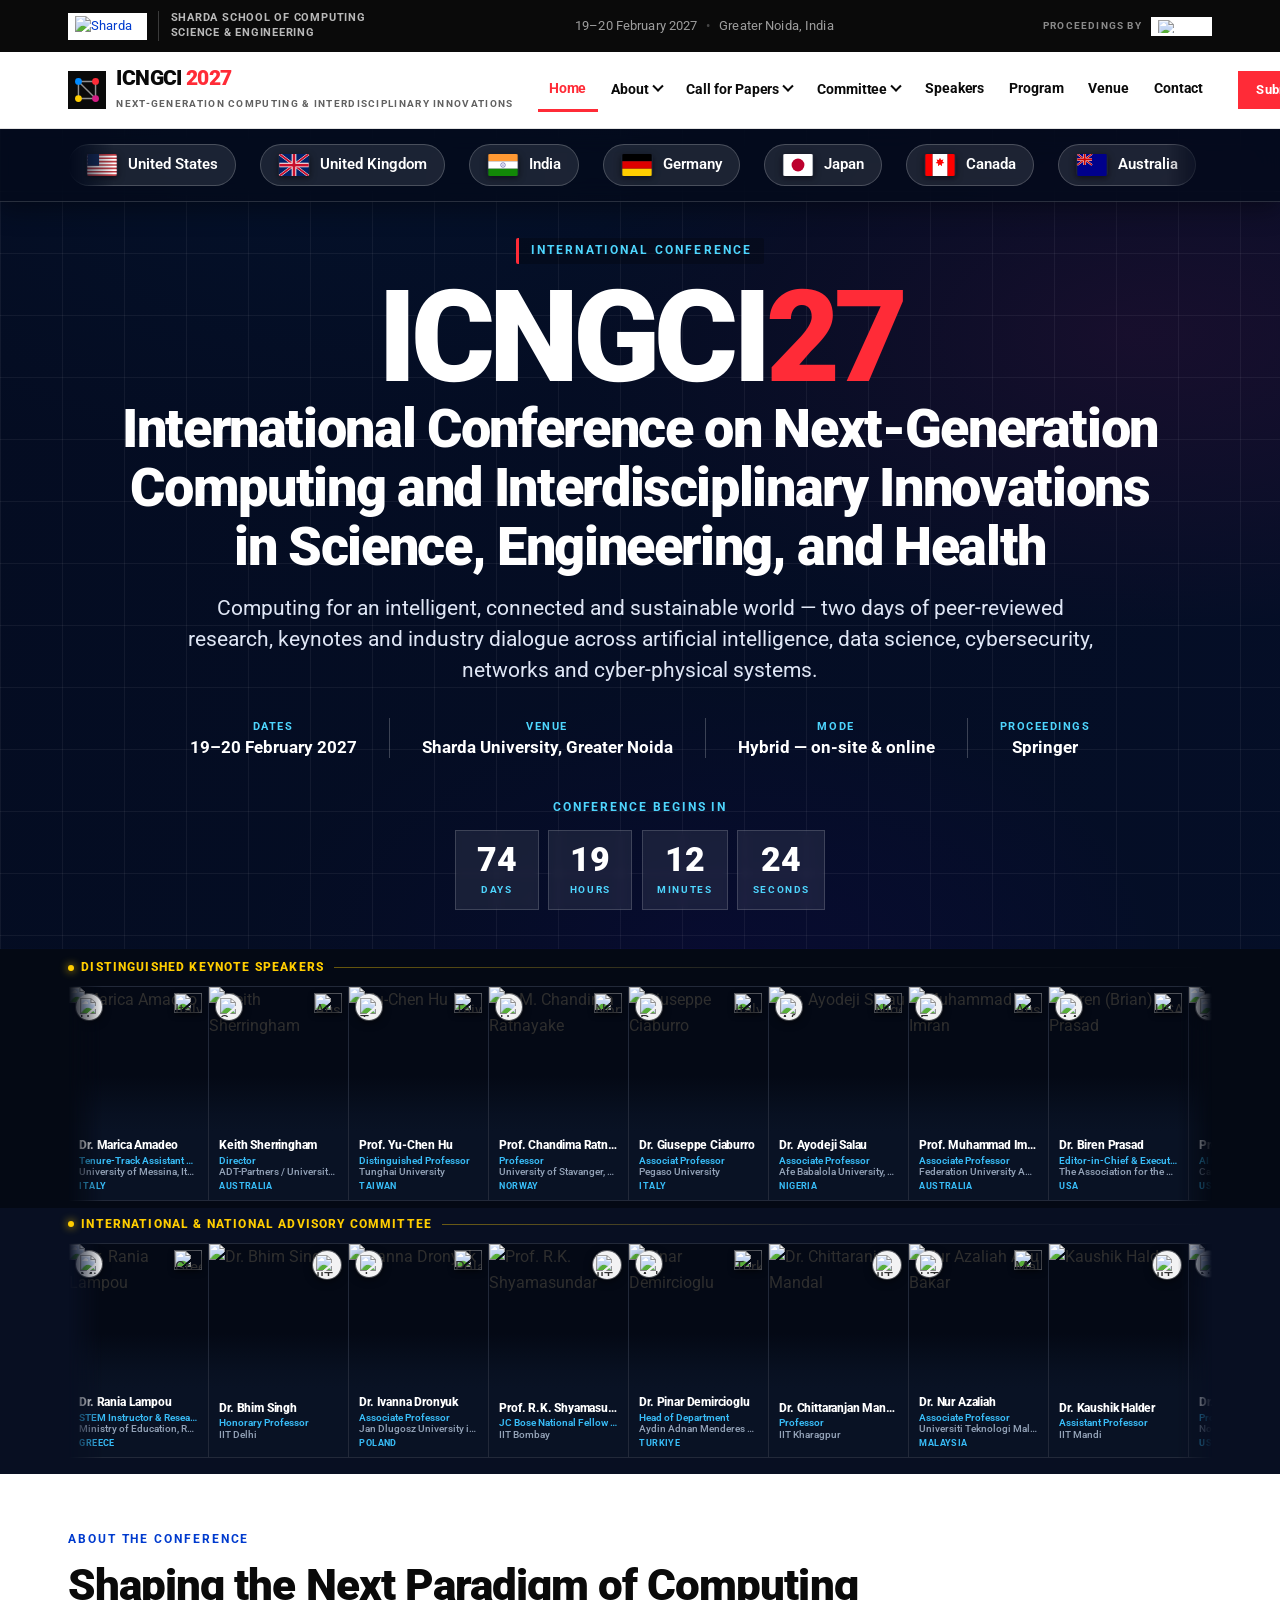
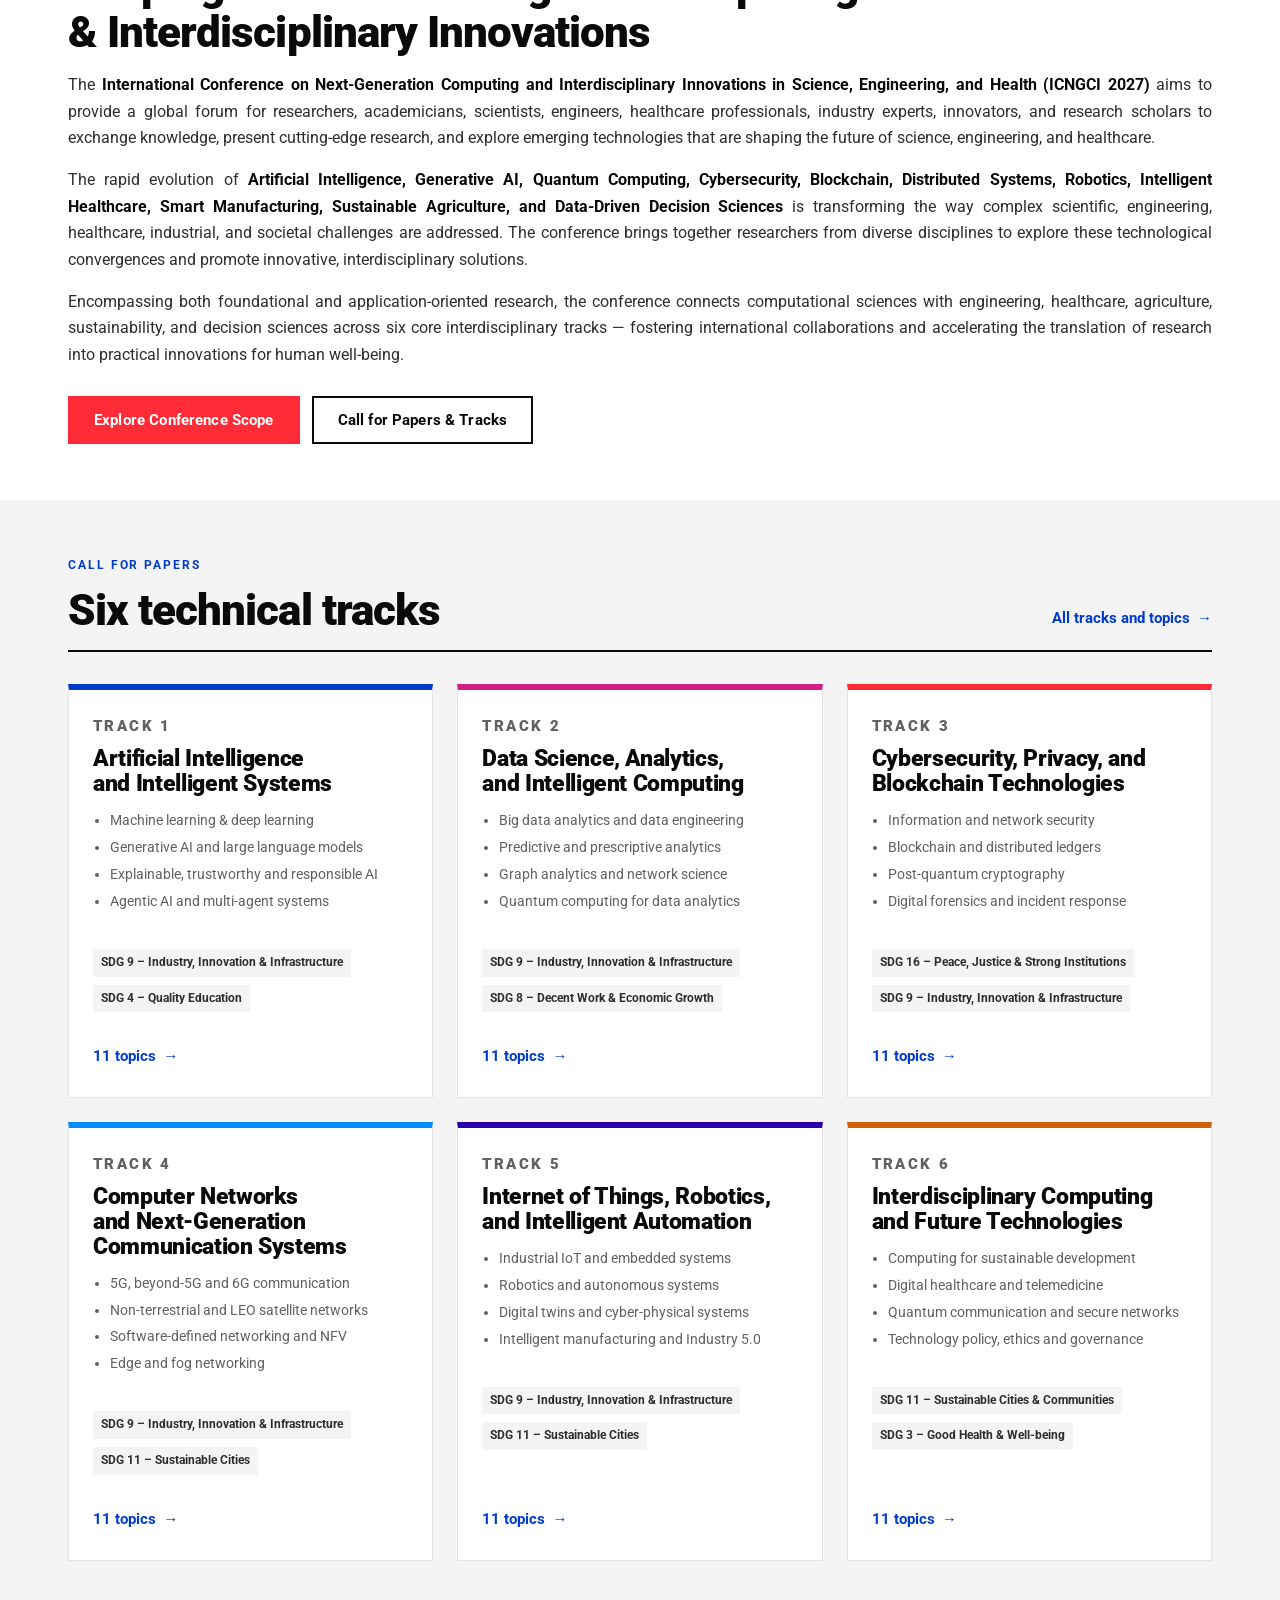
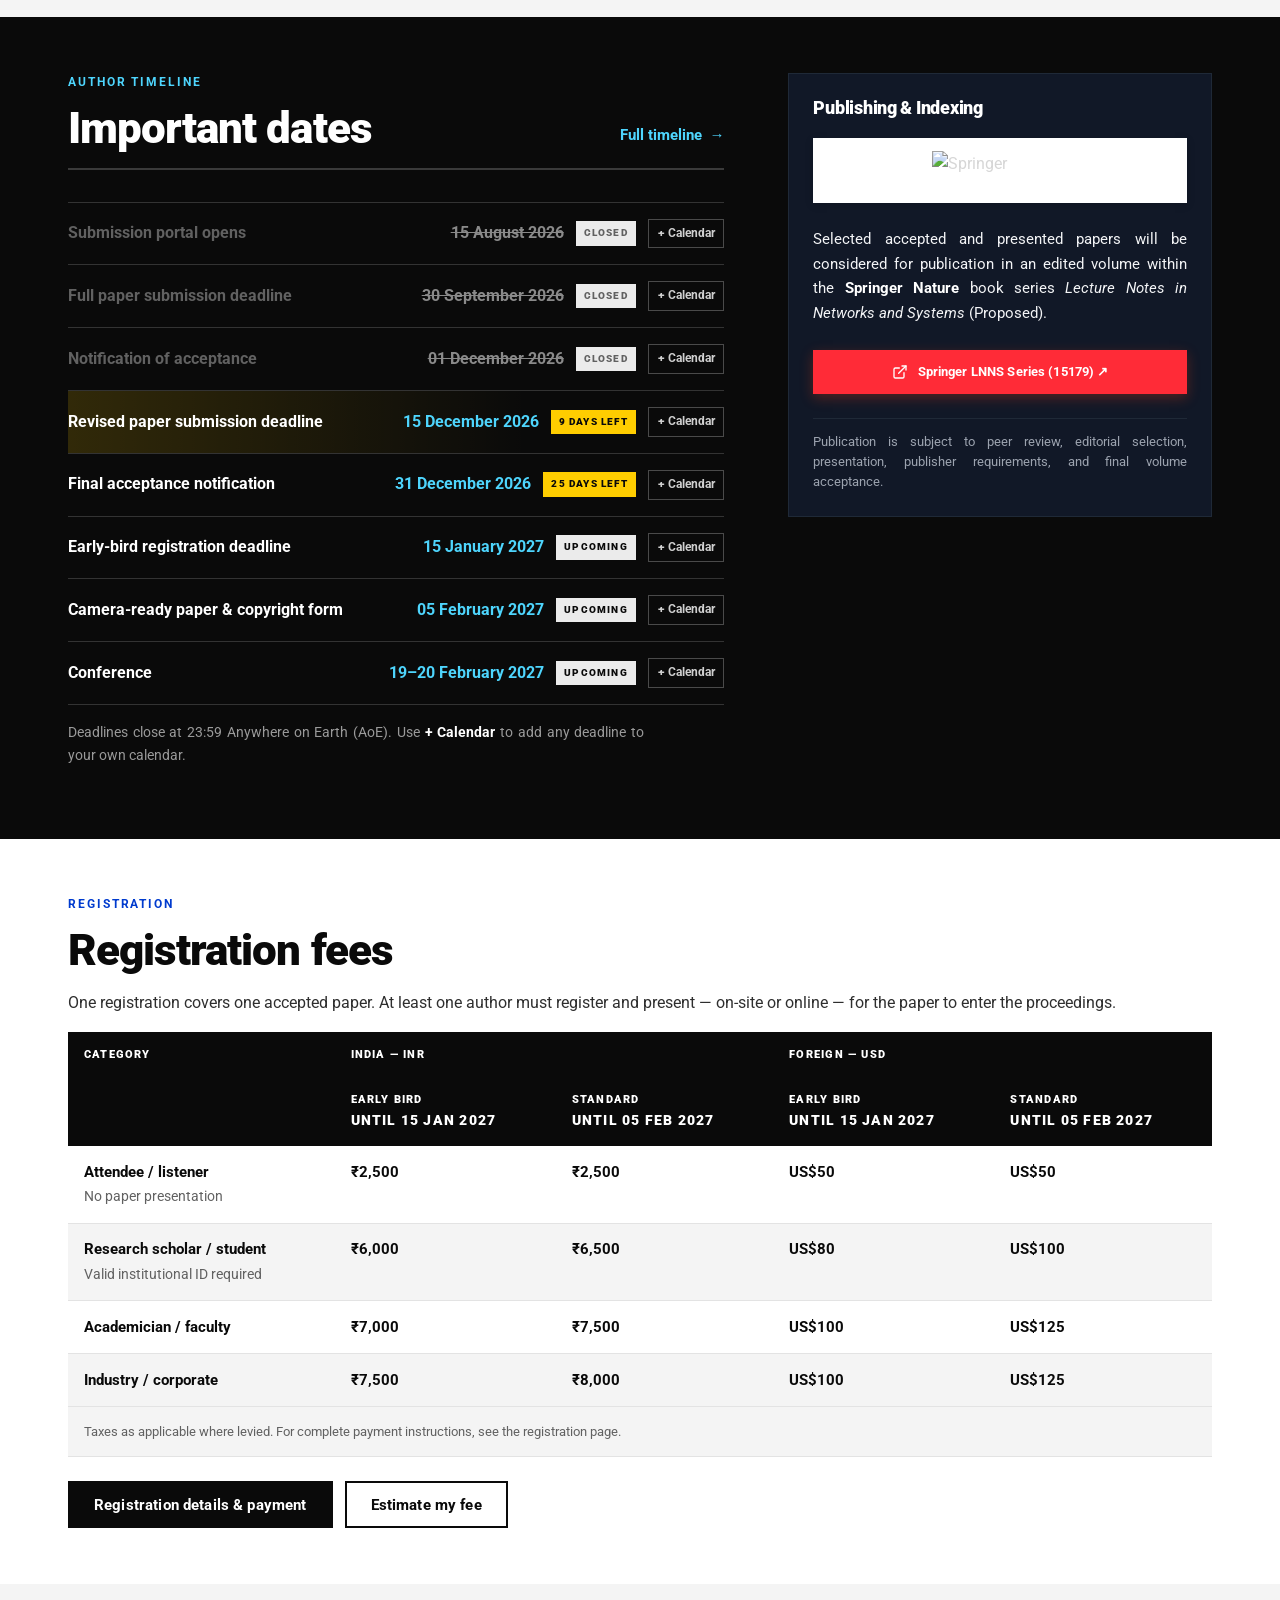
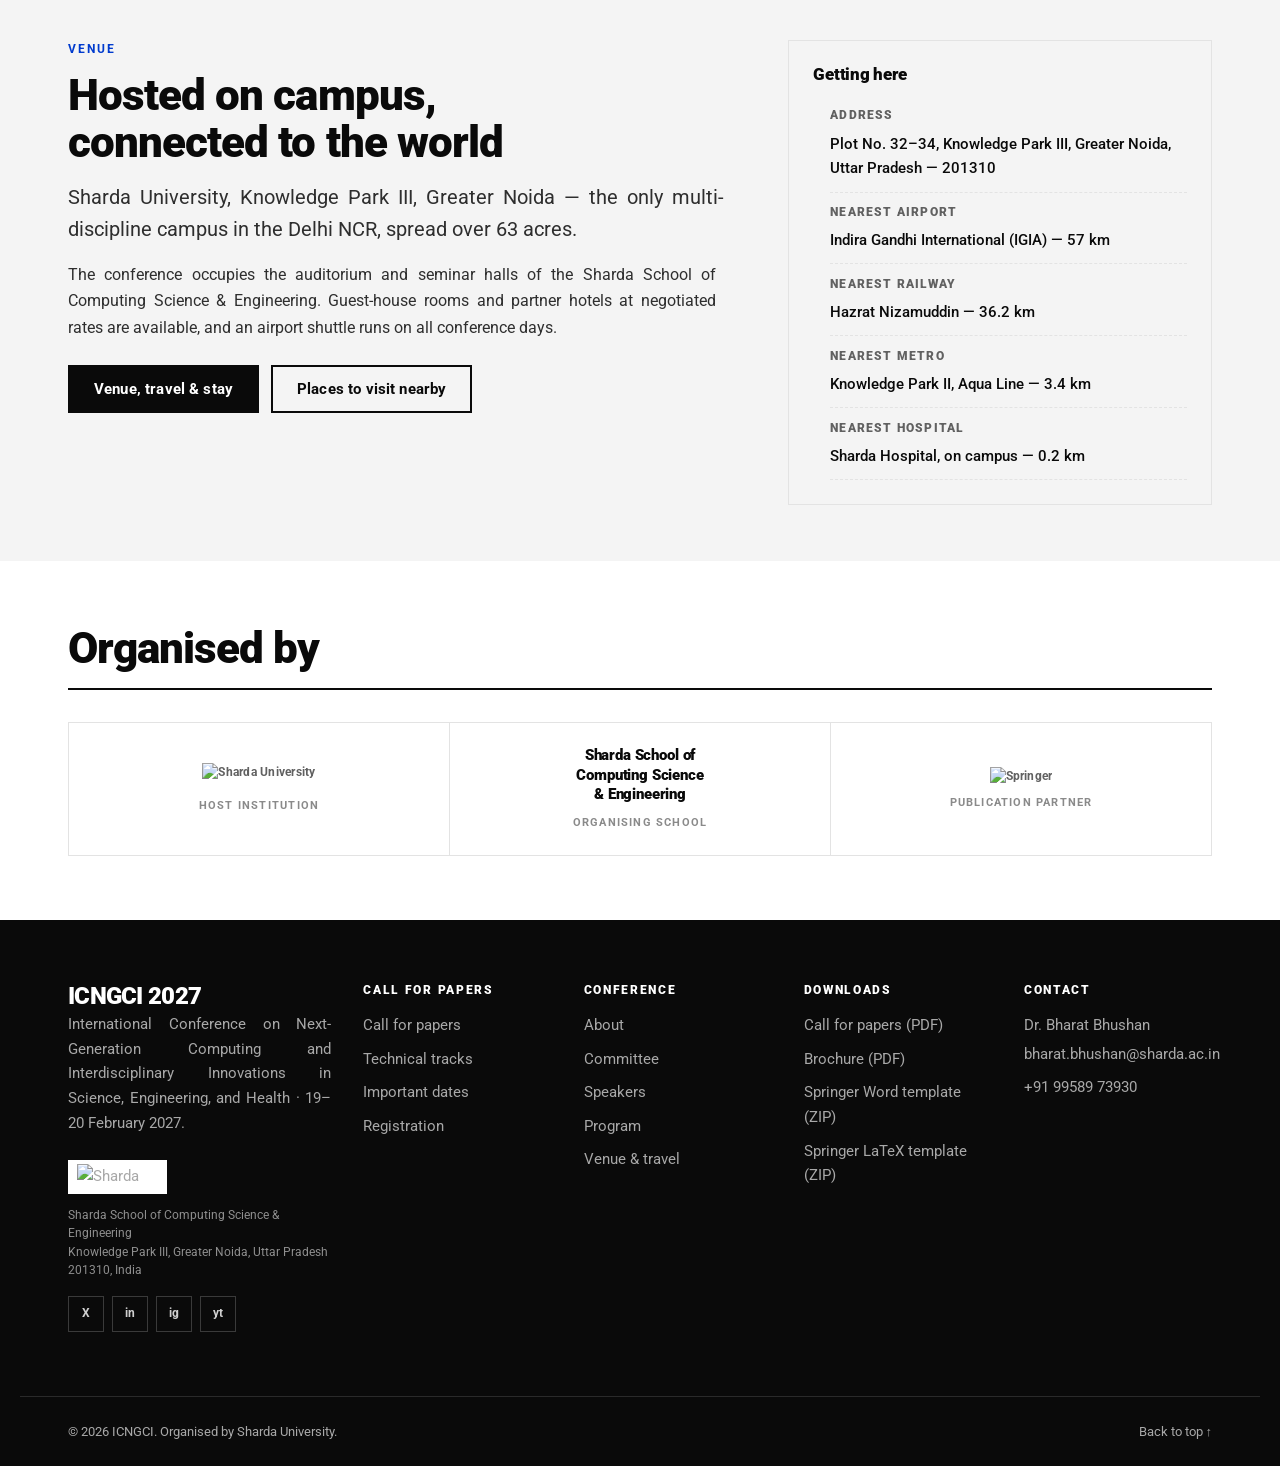
==== index.html @ 42697843 "Update About the Conference content and add six interdisciplinary tracks" ====
<!DOCTYPE html>

<html lang="en">
<head>
<meta charset="utf-8"/>
<meta content="width=device-width, initial-scale=1" name="viewport"/>
<title>ICNGCI 2027 — International Conference on Next-Generation Computing and Interdisciplinary Innovations in Science, Engineering, and Health</title>
<meta content="ICNGCI 2027, the International Conference on Next-Generation Computing and Interdisciplinary Innovations in Science, Engineering, and Health, 19–20 February 2027. Six technical tracks across AI, data science, cybersecurity, networks, IoT and interdisciplinary computing. Call for papers now open." name="description"/>
<meta content="#0a0a0a" name="theme-color"/>
<link href="https://icngci2027.sharda.ac.in/" rel="canonical"/>
<meta content="website" property="og:type"/>
<meta content="ICNGCI 2027 — Next-Generation Computing and Innovations" property="og:title"/>
<meta content="International conference, 19–20 February 2027. Call for papers open across six technical tracks." property="og:description"/>
<link href="https://fonts.googleapis.com" rel="preconnect"/>
<link crossorigin="" href="https://fonts.gstatic.com" rel="preconnect"/>
<link href="https://fonts.googleapis.com/css2?family=Roboto:ital,wght@0,400;0,500;0,700;0,900;1,400&amp;display=swap" rel="stylesheet"/>
<link href="assets/css/main.css?v=40" rel="stylesheet"/>
<link href="assets/img/favicon.svg" rel="icon" type="image/svg+xml"/>
<link href="assets/img/favicon-32.png" rel="icon" sizes="32x32" type="image/png"/>
<link href="assets/img/apple-touch-icon.png" rel="apple-touch-icon"/>
<script defer="" src="assets/js/site.js?v=4"></script>
</head>
<body id="top">
<a class="skip-link" href="#main">Skip to main content</a>
<!-- ============================= TOP UTILITY BAR ============================ -->
<div class="topbar">
<div class="wrap topbar__inner">
<a class="hostmark" href="https://www.sharda.ac.in/" rel="noopener" target="_blank">
<img alt="Sharda University" height="56" src="assets/img/logos/sharda-logo.png" width="174"/>
<span class="hostmark__dept">Sharda School of Computing<br/>Science &amp; Engineering</span>
</a>
<p class="topbar__meta">19–20 February 2027<span class="dot"></span>Greater Noida, India</p>
<div class="topbar__aside">
<span class="topbar__pub">
<span class="topbar__pub-label">Proceedings by</span>
<img alt="Springer" height="163" src="assets/img/logos/springer.jpg" width="584"/>
</span>
</div>
</div>
</div>
<!-- ================================ MASTHEAD =============================== -->
<header class="masthead">
<div class="wrap masthead__inner">
<a class="brand" href="index.html">
<svg aria-hidden="true" class="brand__mark" focusable="false" viewbox="0 0 40 40">
<rect fill="#0a0a0a" height="40" width="40"></rect>
<path d="M11 11h18M11 11v18M29 11v18M11 29h18M11 11l18 18" opacity=".55" stroke="#ffffff" stroke-width="1.5"></path>
<circle cx="11" cy="11" fill="#008bff" r="3.6"></circle>
<circle cx="29" cy="11" fill="#ff2b37" r="3.6"></circle>
<circle cx="11" cy="29" fill="#ffcd00" r="3.6"></circle>
<circle cx="29" cy="29" fill="#d41e85" r="3.6"></circle>
</svg>
<span>
<span class="brand__name">ICNGCI<span> 2027</span></span>
<span class="brand__sub">Next-Generation Computing &amp; Interdisciplinary Innovations</span>
</span>
</a>
<nav aria-label="Main" class="mainnav" id="mainnav">
<ul class="mainnav__list">
<li><a class="mainnav__link" href="index.html">Home</a></li>
<li class="has-sub">
<button aria-expanded="false" class="mainnav__link" type="button">About <span aria-hidden="true" class="caret"></span></button>
<ul class="submenu">
<li><a href="about.html">About the Conference</a></li>
<li><a href="about.html#objectives">Objectives</a></li>
<li><a href="about.html#publication">Publication &amp; Indexing</a></li>
<li><a href="about.html#host">Host University</a></li>
<li><a href="about.html#track-record">Track Record</a></li>
</ul>
</li>
<li class="has-sub">
<button aria-expanded="false" class="mainnav__link" type="button">Call for Papers <span aria-hidden="true" class="caret"></span></button>
<ul class="submenu">
<li><a href="call-for-papers.html">Call for Papers</a></li>
<li><a href="tracks.html">Technical Tracks</a></li>
<li><a href="dates.html">Important Dates</a></li>
<li><a href="registration.html">Registration &amp; Fees</a></li>
</ul>
</li>
<li class="has-sub">
<button aria-expanded="false" class="mainnav__link" type="button">Committee <span aria-hidden="true" class="caret"></span></button>
<ul class="submenu">
<li><a href="committee.html#patrons">Patrons, Chairs &amp; Advisory</a></li>
<li><a href="committee.html#tpc">Technical Program Committee</a></li>
<li><a href="committee.html#organizing">Organizing Committee</a></li>
</ul>
</li>
<li><a class="mainnav__link" href="speakers.html">Speakers</a></li>
<li><a class="mainnav__link" href="program.html">Program</a></li>
<li><a class="mainnav__link" href="venue.html">Venue</a></li>
<li><a class="mainnav__link" href="contact.html">Contact</a></li>
</ul>
</nav>
<div class="masthead__actions">
<a class="btn btn--accent btn--sm" href="call-for-papers.html">Submit Paper</a>
<button aria-controls="mainnav" aria-expanded="false" class="navtoggle" type="button">
<span aria-hidden="true" class="navtoggle__bars"><span></span><span></span><span></span></span> Menu
      </button>
</div>
</div>
</header>
<main id="main">
<!-- ================================== HERO ================================= -->
<section class="hero">
<!-- ======================= INTERNATIONAL PARTICIPATION ===================== -->
<div aria-label="Participating International Countries" class="flags-banner" style="background:rgba(3,10,26,0.75); color:#fff; border-bottom:1px solid rgba(255,255,255,0.15); padding:0.95rem 0; overflow:hidden; position:relative; z-index:10; backdrop-filter:blur(12px);">
<div class="wrap flags-banner__inner" style="display:flex; align-items:center; width:100%;">
<div class="flags-banner__ticker-wrap" style="flex:1; width:100%; overflow:hidden; position:relative;">
<div class="flags-banner__ticker" style="display:flex; align-items:center; gap:1.5rem; white-space:nowrap; width:max-content;">
<!-- Set 1 -->
<span class="flag-chip" style="display:inline-flex; align-items:center; gap:0.65rem; background:rgba(255,255,255,0.1); border:1px solid rgba(255,255,255,0.2); padding:0.45rem 1.05rem; border-radius:24px; color:#ffffff; font-size:0.95rem; font-weight:600;"><svg height="22" style="width:32px;height:22px;flex-shrink:0;vertical-align:middle;border-radius:3px;" viewbox="0 0 640 480" width="32"><path d="M0 0h640v480H0z" fill="#bd3d44"></path><path d="M0 55.4h640M0 129.2h640M0 203h640M0 276.9h640M0 350.8h640M0 424.6h640" stroke="#fff" stroke-width="37"></path><path d="M0 0h256v258.5H0z" fill="#192f5d"></path></svg> United States</span>
<span class="flag-chip" style="display:inline-flex; align-items:center; gap:0.65rem; background:rgba(255,255,255,0.1); border:1px solid rgba(255,255,255,0.2); padding:0.45rem 1.05rem; border-radius:24px; color:#ffffff; font-size:0.95rem; font-weight:600;"><svg height="22" style="width:32px;height:22px;flex-shrink:0;vertical-align:middle;border-radius:3px;" viewbox="0 0 640 480" width="32"><path d="M0 0h640v480H0z" fill="#012169"></path><path d="m0 0 640 480M640 0 0 480" stroke="#fff" stroke-width="60"></path><path d="m0 0 640 480M640 0 0 480" stroke="#c8102e" stroke-width="40"></path><path d="M320 0v480M0 240h640" stroke="#fff" stroke-width="100"></path><path d="M320 0v480M0 240h640" stroke="#c8102e" stroke-width="60"></path></svg> United Kingdom</span>
<span class="flag-chip" style="display:inline-flex; align-items:center; gap:0.65rem; background:rgba(255,255,255,0.1); border:1px solid rgba(255,255,255,0.2); padding:0.45rem 1.05rem; border-radius:24px; color:#ffffff; font-size:0.95rem; font-weight:600;"><svg height="22" style="width:32px;height:22px;flex-shrink:0;vertical-align:middle;border-radius:3px;" viewbox="0 0 640 480" width="32"><path d="M0 0h640v160H0z" fill="#f93"></path><path d="M0 160h640v160H0z" fill="#fff"></path><path d="M0 320h640v160H0z" fill="#128807"></path><circle cx="320" cy="240" fill="none" r="50" stroke="#000080" stroke-width="10"></circle><circle cx="320" cy="240" fill="#000080" r="12"></circle></svg> India</span>
<span class="flag-chip" style="display:inline-flex; align-items:center; gap:0.65rem; background:rgba(255,255,255,0.1); border:1px solid rgba(255,255,255,0.2); padding:0.45rem 1.05rem; border-radius:24px; color:#ffffff; font-size:0.95rem; font-weight:600;"><svg height="22" style="width:32px;height:22px;flex-shrink:0;vertical-align:middle;border-radius:3px;" viewbox="0 0 640 480" width="32"><path d="M0 0h640v160H0z" fill="#000"></path><path d="M0 160h640v160H0z" fill="#dd0000"></path><path d="M0 320h640v160H0z" fill="#ffce00"></path></svg> Germany</span>
<span class="flag-chip" style="display:inline-flex; align-items:center; gap:0.65rem; background:rgba(255,255,255,0.1); border:1px solid rgba(255,255,255,0.2); padding:0.45rem 1.05rem; border-radius:24px; color:#ffffff; font-size:0.95rem; font-weight:600;"><svg height="22" style="width:32px;height:22px;flex-shrink:0;vertical-align:middle;border-radius:3px;" viewbox="0 0 640 480" width="32"><path d="M0 0h640v480H0z" fill="#fff"></path><circle cx="320" cy="240" fill="#bc002d" r="140"></circle></svg> Japan</span>
<span class="flag-chip" style="display:inline-flex; align-items:center; gap:0.65rem; background:rgba(255,255,255,0.1); border:1px solid rgba(255,255,255,0.2); padding:0.45rem 1.05rem; border-radius:24px; color:#ffffff; font-size:0.95rem; font-weight:600;"><svg height="22" style="width:32px;height:22px;flex-shrink:0;vertical-align:middle;border-radius:3px;" viewbox="0 0 640 480" width="32"><path d="M0 0h160v480H0zm480 0h160v480H480z" fill="#ff0000"></path><path d="M160 0h320v480H160z" fill="#fff"></path><path d="m320 80 25 50 50-10-20 45 40 30-55 10 5 60-45-35-45 35 5-60-55-10 40-30-20-45 50 10z" fill="#ff0000"></path></svg> Canada</span>
<span class="flag-chip" style="display:inline-flex; align-items:center; gap:0.65rem; background:rgba(255,255,255,0.1); border:1px solid rgba(255,255,255,0.2); padding:0.45rem 1.05rem; border-radius:24px; color:#ffffff; font-size:0.95rem; font-weight:600;"><svg height="22" style="width:32px;height:22px;flex-shrink:0;vertical-align:middle;border-radius:3px;" viewbox="0 0 640 480" width="32"><path d="M0 0h640v480H0z" fill="#00008b"></path><path d="m0 0 320 240M320 0 0 240" stroke="#fff" stroke-width="40"></path><path d="m0 0 320 240M320 0 0 240" stroke="#cc0000" stroke-width="25"></path><path d="M160 0v240M0 120h320" stroke="#fff" stroke-width="60"></path><path d="M160 0v240M0 120h320" stroke="#cc0000" stroke-width="40"></path></svg> Australia</span>
<span class="flag-chip" style="display:inline-flex; align-items:center; gap:0.65rem; background:rgba(255,255,255,0.1); border:1px solid rgba(255,255,255,0.2); padding:0.45rem 1.05rem; border-radius:24px; color:#ffffff; font-size:0.95rem; font-weight:600;"><svg height="22" style="width:32px;height:22px;flex-shrink:0;vertical-align:middle;border-radius:3px;" viewbox="0 0 640 480" width="32"><path d="M0 0h213.3v480H0z" fill="#002395"></path><path d="M213.3 0h213.4v480H213.3z" fill="#fff"></path><path d="M426.7 0H640v480H426.7z" fill="#ed2939"></path></svg> France</span>
<span class="flag-chip" style="display:inline-flex; align-items:center; gap:0.65rem; background:rgba(255,255,255,0.1); border:1px solid rgba(255,255,255,0.2); padding:0.45rem 1.05rem; border-radius:24px; color:#ffffff; font-size:0.95rem; font-weight:600;"><svg height="22" style="width:32px;height:22px;flex-shrink:0;vertical-align:middle;border-radius:3px;" viewbox="0 0 640 480" width="32"><path d="M0 0h640v240H0z" fill="#ed2939"></path><path d="M0 240h640v240H0z" fill="#fff"></path><circle cx="150" cy="120" fill="#fff" r="60"></circle><circle cx="175" cy="120" fill="#ed2939" r="50"></circle></svg> Singapore</span>
<span class="flag-chip" style="display:inline-flex; align-items:center; gap:0.65rem; background:rgba(255,255,255,0.1); border:1px solid rgba(255,255,255,0.2); padding:0.45rem 1.05rem; border-radius:24px; color:#ffffff; font-size:0.95rem; font-weight:600;"><svg height="22" style="width:32px;height:22px;flex-shrink:0;vertical-align:middle;border-radius:3px;" viewbox="0 0 640 480" width="32"><path d="M0 0h640v160H0z" fill="#00732f"></path><path d="M0 160h640v160H0z" fill="#fff"></path><path d="M0 320h640v160H0z" fill="#000"></path><path d="M0 0h160v480H0z" fill="#ff0000"></path></svg> UAE</span>
<span class="flag-chip" style="display:inline-flex; align-items:center; gap:0.65rem; background:rgba(255,255,255,0.1); border:1px solid rgba(255,255,255,0.2); padding:0.45rem 1.05rem; border-radius:24px; color:#ffffff; font-size:0.95rem; font-weight:600;"><svg height="22" style="width:32px;height:22px;flex-shrink:0;vertical-align:middle;border-radius:3px;" viewbox="0 0 640 480" width="32"><path d="M0 0h640v480H0z" fill="#fff"></path><circle cx="320" cy="240" fill="#c60c30" r="120"></circle><path d="M200 240a120 120 0 0 0 240 0 60 60 0 0 1-120 0 60 60 0 0 0-120 0z" fill="#0047a0"></path></svg> South Korea</span>
<span class="flag-chip" style="display:inline-flex; align-items:center; gap:0.65rem; background:rgba(255,255,255,0.1); border:1px solid rgba(255,255,255,0.2); padding:0.45rem 1.05rem; border-radius:24px; color:#ffffff; font-size:0.95rem; font-weight:600;"><svg height="22" style="width:32px;height:22px;flex-shrink:0;vertical-align:middle;border-radius:3px;" viewbox="0 0 640 480" width="32"><path d="M0 0h213.3v480H0z" fill="#009246"></path><path d="M213.3 0h213.4v480H213.3z" fill="#fff"></path><path d="M426.7 0H640v480H426.7z" fill="#ce2b37"></path></svg> Italy</span>
<span class="flag-chip" style="display:inline-flex; align-items:center; gap:0.65rem; background:rgba(255,255,255,0.1); border:1px solid rgba(255,255,255,0.2); padding:0.45rem 1.05rem; border-radius:24px; color:#ffffff; font-size:0.95rem; font-weight:600;"><svg height="22" style="width:32px;height:22px;flex-shrink:0;vertical-align:middle;border-radius:3px;" viewbox="0 0 640 480" width="32"><path d="M0 0h640v120H0zm0 360h640v120H0z" fill="#aa151b"></path><path d="M0 120h640v240H0z" fill="#f1bf00"></path></svg> Spain</span>
<span class="flag-chip" style="display:inline-flex; align-items:center; gap:0.65rem; background:rgba(255,255,255,0.1); border:1px solid rgba(255,255,255,0.2); padding:0.45rem 1.05rem; border-radius:24px; color:#ffffff; font-size:0.95rem; font-weight:600;"><svg height="22" style="width:32px;height:22px;flex-shrink:0;vertical-align:middle;border-radius:3px;" viewbox="0 0 640 480" width="32"><path d="M0 0h640v160H0z" fill="#ae1c28"></path><path d="M0 160h640v160H0z" fill="#fff"></path><path d="M0 320h640v160H0z" fill="#21468b"></path></svg> Netherlands</span>
<span class="flag-chip" style="display:inline-flex; align-items:center; gap:0.65rem; background:rgba(255,255,255,0.1); border:1px solid rgba(255,255,255,0.2); padding:0.45rem 1.05rem; border-radius:24px; color:#ffffff; font-size:0.95rem; font-weight:600;"><svg height="22" style="width:32px;height:22px;flex-shrink:0;vertical-align:middle;border-radius:3px;" viewbox="0 0 640 480" width="32"><path d="M0 0h640v480H0z" fill="#f00"></path><path d="M260 100h120v280H260zm-100 100h320v120H160z" fill="#fff"></path></svg> Switzerland</span>
<span class="flag-chip" style="display:inline-flex; align-items:center; gap:0.65rem; background:rgba(255,255,255,0.1); border:1px solid rgba(255,255,255,0.2); padding:0.45rem 1.05rem; border-radius:24px; color:#ffffff; font-size:0.95rem; font-weight:600;"><svg height="22" style="width:32px;height:22px;flex-shrink:0;vertical-align:middle;border-radius:3px;" viewbox="0 0 640 480" width="32"><path d="M0 0h640v480H0z" fill="#006aa7"></path><path d="M180 0h80v480h-80zM0 200h640v80H0z" fill="#fecc00"></path></svg> Sweden</span>
<span class="flag-chip" style="display:inline-flex; align-items:center; gap:0.65rem; background:rgba(255,255,255,0.1); border:1px solid rgba(255,255,255,0.2); padding:0.45rem 1.05rem; border-radius:24px; color:#ffffff; font-size:0.95rem; font-weight:600;"><svg height="22" style="width:32px;height:22px;flex-shrink:0;vertical-align:middle;border-radius:3px;" viewbox="0 0 640 480" width="32"><path d="M0 0h640v480H0z" fill="#009c3b"></path><polygon fill="#ffdf00" points="320,40 600,240 320,440 40,240"></polygon><circle cx="320" cy="240" fill="#002776" r="110"></circle></svg> Brazil</span>
<span class="flag-chip" style="display:inline-flex; align-items:center; gap:0.65rem; background:rgba(255,255,255,0.1); border:1px solid rgba(255,255,255,0.2); padding:0.45rem 1.05rem; border-radius:24px; color:#ffffff; font-size:0.95rem; font-weight:600;"><svg height="22" style="width:32px;height:22px;flex-shrink:0;vertical-align:middle;border-radius:3px;" viewbox="0 0 640 480" width="32"><path d="M0 0h640v240H0z" fill="#e03c31"></path><path d="M0 240h640v240H0z" fill="#001489"></path><path d="M0 0 240 240 0 480h100l240-240L100 0z" fill="#007a4d"></path></svg> South Africa</span>
<span class="flag-chip" style="display:inline-flex; align-items:center; gap:0.65rem; background:rgba(255,255,255,0.1); border:1px solid rgba(255,255,255,0.2); padding:0.45rem 1.05rem; border-radius:24px; color:#ffffff; font-size:0.95rem; font-weight:600;"><svg height="22" style="width:32px;height:22px;flex-shrink:0;vertical-align:middle;border-radius:3px;" viewbox="0 0 640 480" width="32"><path d="M0 0h640v480H0z" fill="#cc0000"></path><path d="M0 34h640M0 102h640M0 170h640M0 238h640M0 306h640M0 374h640M0 442h640" stroke="#fff" stroke-width="34"></path><path d="M0 0h320v272H0z" fill="#000066"></path></svg> Malaysia</span>
<span class="flag-chip" style="display:inline-flex; align-items:center; gap:0.65rem; background:rgba(255,255,255,0.1); border:1px solid rgba(255,255,255,0.2); padding:0.45rem 1.05rem; border-radius:24px; color:#ffffff; font-size:0.95rem; font-weight:600;"><svg height="22" style="width:32px;height:22px;flex-shrink:0;vertical-align:middle;border-radius:3px;" viewbox="0 0 640 480" width="32"><path d="M0 0h640v480H0z" fill="#fe0000"></path><path d="M0 0h320v240H0z" fill="#000095"></path><circle cx="160" cy="120" fill="#fff" r="50"></circle></svg> Taiwan</span>
<!-- Set 2 (Duplicate for Infinite Smooth Ticker) -->
<span aria-hidden="true" class="flag-chip" style="display:inline-flex; align-items:center; gap:0.65rem; background:rgba(255,255,255,0.1); border:1px solid rgba(255,255,255,0.2); padding:0.45rem 1.05rem; border-radius:24px; color:#ffffff; font-size:0.95rem; font-weight:600;"><svg height="22" style="width:32px;height:22px;flex-shrink:0;vertical-align:middle;border-radius:3px;" viewbox="0 0 640 480" width="32"><path d="M0 0h640v480H0z" fill="#bd3d44"></path><path d="M0 55.4h640M0 129.2h640M0 203h640M0 276.9h640M0 350.8h640M0 424.6h640" stroke="#fff" stroke-width="37"></path><path d="M0 0h256v258.5H0z" fill="#192f5d"></path></svg> United States</span>
<span aria-hidden="true" class="flag-chip" style="display:inline-flex; align-items:center; gap:0.65rem; background:rgba(255,255,255,0.1); border:1px solid rgba(255,255,255,0.2); padding:0.45rem 1.05rem; border-radius:24px; color:#ffffff; font-size:0.95rem; font-weight:600;"><svg height="22" style="width:32px;height:22px;flex-shrink:0;vertical-align:middle;border-radius:3px;" viewbox="0 0 640 480" width="32"><path d="M0 0h640v480H0z" fill="#012169"></path><path d="m0 0 640 480M640 0 0 480" stroke="#fff" stroke-width="60"></path><path d="m0 0 640 480M640 0 0 480" stroke="#c8102e" stroke-width="40"></path><path d="M320 0v480M0 240h640" stroke="#fff" stroke-width="100"></path><path d="M320 0v480M0 240h640" stroke="#c8102e" stroke-width="60"></path></svg> United Kingdom</span>
<span aria-hidden="true" class="flag-chip" style="display:inline-flex; align-items:center; gap:0.65rem; background:rgba(255,255,255,0.1); border:1px solid rgba(255,255,255,0.2); padding:0.45rem 1.05rem; border-radius:24px; color:#ffffff; font-size:0.95rem; font-weight:600;"><svg height="22" style="width:32px;height:22px;flex-shrink:0;vertical-align:middle;border-radius:3px;" viewbox="0 0 640 480" width="32"><path d="M0 0h640v160H0z" fill="#f93"></path><path d="M0 160h640v160H0z" fill="#fff"></path><path d="M0 320h640v160H0z" fill="#128807"></path><circle cx="320" cy="240" fill="none" r="50" stroke="#000080" stroke-width="10"></circle><circle cx="320" cy="240" fill="#000080" r="12"></circle></svg> India</span>
<span aria-hidden="true" class="flag-chip" style="display:inline-flex; align-items:center; gap:0.65rem; background:rgba(255,255,255,0.1); border:1px solid rgba(255,255,255,0.2); padding:0.45rem 1.05rem; border-radius:24px; color:#ffffff; font-size:0.95rem; font-weight:600;"><svg height="22" style="width:32px;height:22px;flex-shrink:0;vertical-align:middle;border-radius:3px;" viewbox="0 0 640 480" width="32"><path d="M0 0h640v160H0z" fill="#000"></path><path d="M0 160h640v160H0z" fill="#dd0000"></path><path d="M0 320h640v160H0z" fill="#ffce00"></path></svg> Germany</span>
<span aria-hidden="true" class="flag-chip" style="display:inline-flex; align-items:center; gap:0.65rem; background:rgba(255,255,255,0.1); border:1px solid rgba(255,255,255,0.2); padding:0.45rem 1.05rem; border-radius:24px; color:#ffffff; font-size:0.95rem; font-weight:600;"><svg height="22" style="width:32px;height:22px;flex-shrink:0;vertical-align:middle;border-radius:3px;" viewbox="0 0 640 480" width="32"><path d="M0 0h640v480H0z" fill="#fff"></path><circle cx="320" cy="240" fill="#bc002d" r="140"></circle></svg> Japan</span>
<span aria-hidden="true" class="flag-chip" style="display:inline-flex; align-items:center; gap:0.65rem; background:rgba(255,255,255,0.1); border:1px solid rgba(255,255,255,0.2); padding:0.45rem 1.05rem; border-radius:24px; color:#ffffff; font-size:0.95rem; font-weight:600;"><svg height="22" style="width:32px;height:22px;flex-shrink:0;vertical-align:middle;border-radius:3px;" viewbox="0 0 640 480" width="32"><path d="M0 0h160v480H0zm480 0h160v480H480z" fill="#ff0000"></path><path d="M160 0h320v480H160z" fill="#fff"></path><path d="m320 80 25 50 50-10-20 45 40 30-55 10 5 60-45-35-45 35 5-60-55-10 40-30-20-45 50 10z" fill="#ff0000"></path></svg> Canada</span>
<span aria-hidden="true" class="flag-chip" style="display:inline-flex; align-items:center; gap:0.65rem; background:rgba(255,255,255,0.1); border:1px solid rgba(255,255,255,0.2); padding:0.45rem 1.05rem; border-radius:24px; color:#ffffff; font-size:0.95rem; font-weight:600;"><svg height="22" style="width:32px;height:22px;flex-shrink:0;vertical-align:middle;border-radius:3px;" viewbox="0 0 640 480" width="32"><path d="M0 0h640v480H0z" fill="#00008b"></path><path d="m0 0 320 240M320 0 0 240" stroke="#fff" stroke-width="40"></path><path d="m0 0 320 240M320 0 0 240" stroke="#cc0000" stroke-width="25"></path><path d="M160 0v240M0 120h320" stroke="#fff" stroke-width="60"></path><path d="M160 0v240M0 120h320" stroke="#cc0000" stroke-width="40"></path></svg> Australia</span>
<span aria-hidden="true" class="flag-chip" style="display:inline-flex; align-items:center; gap:0.65rem; background:rgba(255,255,255,0.1); border:1px solid rgba(255,255,255,0.2); padding:0.45rem 1.05rem; border-radius:24px; color:#ffffff; font-size:0.95rem; font-weight:600;"><svg height="22" style="width:32px;height:22px;flex-shrink:0;vertical-align:middle;border-radius:3px;" viewbox="0 0 640 480" width="32"><path d="M0 0h213.3v480H0z" fill="#002395"></path><path d="M213.3 0h213.4v480H213.3z" fill="#fff"></path><path d="M426.7 0H640v480H426.7z" fill="#ed2939"></path></svg> France</span>
<span aria-hidden="true" class="flag-chip" style="display:inline-flex; align-items:center; gap:0.65rem; background:rgba(255,255,255,0.1); border:1px solid rgba(255,255,255,0.2); padding:0.45rem 1.05rem; border-radius:24px; color:#ffffff; font-size:0.95rem; font-weight:600;"><svg height="22" style="width:32px;height:22px;flex-shrink:0;vertical-align:middle;border-radius:3px;" viewbox="0 0 640 480" width="32"><path d="M0 0h640v240H0z" fill="#ed2939"></path><path d="M0 240h640v240H0z" fill="#fff"></path><circle cx="150" cy="120" fill="#fff" r="60"></circle><circle cx="175" cy="120" fill="#ed2939" r="50"></circle></svg> Singapore</span>
<span aria-hidden="true" class="flag-chip" style="display:inline-flex; align-items:center; gap:0.65rem; background:rgba(255,255,255,0.1); border:1px solid rgba(255,255,255,0.2); padding:0.45rem 1.05rem; border-radius:24px; color:#ffffff; font-size:0.95rem; font-weight:600;"><svg height="22" style="width:32px;height:22px;flex-shrink:0;vertical-align:middle;border-radius:3px;" viewbox="0 0 640 480" width="32"><path d="M0 0h640v160H0z" fill="#00732f"></path><path d="M0 160h640v160H0z" fill="#fff"></path><path d="M0 320h640v160H0z" fill="#000"></path><path d="M0 0h160v480H0z" fill="#ff0000"></path></svg> UAE</span>
<span aria-hidden="true" class="flag-chip" style="display:inline-flex; align-items:center; gap:0.65rem; background:rgba(255,255,255,0.1); border:1px solid rgba(255,255,255,0.2); padding:0.45rem 1.05rem; border-radius:24px; color:#ffffff; font-size:0.95rem; font-weight:600;"><svg height="22" style="width:32px;height:22px;flex-shrink:0;vertical-align:middle;border-radius:3px;" viewbox="0 0 640 480" width="32"><path d="M0 0h640v480H0z" fill="#fff"></path><circle cx="320" cy="240" fill="#c60c30" r="120"></circle><path d="M200 240a120 120 0 0 0 240 0 60 60 0 0 1-120 0 60 60 0 0 0-120 0z" fill="#0047a0"></path></svg> South Korea</span>
<span aria-hidden="true" class="flag-chip" style="display:inline-flex; align-items:center; gap:0.65rem; background:rgba(255,255,255,0.1); border:1px solid rgba(255,255,255,0.2); padding:0.45rem 1.05rem; border-radius:24px; color:#ffffff; font-size:0.95rem; font-weight:600;"><svg height="22" style="width:32px;height:22px;flex-shrink:0;vertical-align:middle;border-radius:3px;" viewbox="0 0 640 480" width="32"><path d="M0 0h213.3v480H0z" fill="#009246"></path><path d="M213.3 0h213.4v480H213.3z" fill="#fff"></path><path d="M426.7 0H640v480H426.7z" fill="#ce2b37"></path></svg> Italy</span>
<span aria-hidden="true" class="flag-chip" style="display:inline-flex; align-items:center; gap:0.65rem; background:rgba(255,255,255,0.1); border:1px solid rgba(255,255,255,0.2); padding:0.45rem 1.05rem; border-radius:24px; color:#ffffff; font-size:0.95rem; font-weight:600;"><svg height="22" style="width:32px;height:22px;flex-shrink:0;vertical-align:middle;border-radius:3px;" viewbox="0 0 640 480" width="32"><path d="M0 0h640v120H0zm0 360h640v120H0z" fill="#aa151b"></path><path d="M0 120h640v240H0z" fill="#f1bf00"></path></svg> Spain</span>
<span aria-hidden="true" class="flag-chip" style="display:inline-flex; align-items:center; gap:0.65rem; background:rgba(255,255,255,0.1); border:1px solid rgba(255,255,255,0.2); padding:0.45rem 1.05rem; border-radius:24px; color:#ffffff; font-size:0.95rem; font-weight:600;"><svg height="22" style="width:32px;height:22px;flex-shrink:0;vertical-align:middle;border-radius:3px;" viewbox="0 0 640 480" width="32"><path d="M0 0h640v160H0z" fill="#ae1c28"></path><path d="M0 160h640v160H0z" fill="#fff"></path><path d="M0 320h640v160H0z" fill="#21468b"></path></svg> Netherlands</span>
<span aria-hidden="true" class="flag-chip" style="display:inline-flex; align-items:center; gap:0.65rem; background:rgba(255,255,255,0.1); border:1px solid rgba(255,255,255,0.2); padding:0.45rem 1.05rem; border-radius:24px; color:#ffffff; font-size:0.95rem; font-weight:600;"><svg height="22" style="width:32px;height:22px;flex-shrink:0;vertical-align:middle;border-radius:3px;" viewbox="0 0 640 480" width="32"><path d="M0 0h640v480H0z" fill="#f00"></path><path d="M260 100h120v280H260zm-100 100h320v120H160z" fill="#fff"></path></svg> Switzerland</span>
<span aria-hidden="true" class="flag-chip" style="display:inline-flex; align-items:center; gap:0.65rem; background:rgba(255,255,255,0.1); border:1px solid rgba(255,255,255,0.2); padding:0.45rem 1.05rem; border-radius:24px; color:#ffffff; font-size:0.95rem; font-weight:600;"><svg height="22" style="width:32px;height:22px;flex-shrink:0;vertical-align:middle;border-radius:3px;" viewbox="0 0 640 480" width="32"><path d="M0 0h640v480H0z" fill="#006aa7"></path><path d="M180 0h80v480h-80zM0 200h640v80H0z" fill="#fecc00"></path></svg> Sweden</span>
<span aria-hidden="true" class="flag-chip" style="display:inline-flex; align-items:center; gap:0.65rem; background:rgba(255,255,255,0.1); border:1px solid rgba(255,255,255,0.2); padding:0.45rem 1.05rem; border-radius:24px; color:#ffffff; font-size:0.95rem; font-weight:600;"><svg height="22" style="width:32px;height:22px;flex-shrink:0;vertical-align:middle;border-radius:3px;" viewbox="0 0 640 480" width="32"><path d="M0 0h640v480H0z" fill="#009c3b"></path><polygon fill="#ffdf00" points="320,40 600,240 320,440 40,240"></polygon><circle cx="320" cy="240" fill="#002776" r="110"></circle></svg> Brazil</span>
<span aria-hidden="true" class="flag-chip" style="display:inline-flex; align-items:center; gap:0.65rem; background:rgba(255,255,255,0.1); border:1px solid rgba(255,255,255,0.2); padding:0.45rem 1.05rem; border-radius:24px; color:#ffffff; font-size:0.95rem; font-weight:600;"><svg height="22" style="width:32px;height:22px;flex-shrink:0;vertical-align:middle;border-radius:3px;" viewbox="0 0 640 480" width="32"><path d="M0 0h640v240H0z" fill="#e03c31"></path><path d="M0 240h640v240H0z" fill="#001489"></path><path d="M0 0 240 240 0 480h100l240-240L100 0z" fill="#007a4d"></path></svg> South Africa</span>
<span aria-hidden="true" class="flag-chip" style="display:inline-flex; align-items:center; gap:0.65rem; background:rgba(255,255,255,0.1); border:1px solid rgba(255,255,255,0.2); padding:0.45rem 1.05rem; border-radius:24px; color:#ffffff; font-size:0.95rem; font-weight:600;"><svg height="22" style="width:32px;height:22px;flex-shrink:0;vertical-align:middle;border-radius:3px;" viewbox="0 0 640 480" width="32"><path d="M0 0h640v480H0z" fill="#cc0000"></path><path d="M0 34h640M0 102h640M0 170h640M0 238h640M0 306h640M0 374h640M0 442h640" stroke="#fff" stroke-width="34"></path><path d="M0 0h320v272H0z" fill="#000066"></path></svg> Malaysia</span>
<span aria-hidden="true" class="flag-chip" style="display:inline-flex; align-items:center; gap:0.65rem; background:rgba(255,255,255,0.1); border:1px solid rgba(255,255,255,0.2); padding:0.45rem 1.05rem; border-radius:24px; color:#ffffff; font-size:0.95rem; font-weight:600;"><svg height="22" style="width:32px;height:22px;flex-shrink:0;vertical-align:middle;border-radius:3px;" viewbox="0 0 640 480" width="32"><path d="M0 0h640v480H0z" fill="#fe0000"></path><path d="M0 0h320v240H0z" fill="#000095"></path><circle cx="160" cy="120" fill="#fff" r="50"></circle></svg> Taiwan</span>
</div>
</div>
</div>
</div>
<div class="wrap hero__inner">
<span class="hero__eyebrow">International Conference</span>
<span class="hero__acronym">ICNGCI<em>27</em></span>
<h1>International Conference on Next-Generation Computing and Interdisciplinary Innovations in Science, Engineering, and Health</h1>
<p class="hero__tag">Computing for an intelligent, connected and sustainable world — two days of peer-reviewed research, keynotes and industry dialogue across artificial intelligence, data science, cybersecurity, networks and cyber-physical systems.</p>
<ul class="hero__facts">
<li><span>Dates</span><b>19–20 February 2027</b></li>
<li><span>Venue</span><b>Sharda University, Greater Noida</b></li>
<li><span>Mode</span><b>Hybrid — on-site &amp; online</b></li>
<li><span>Proceedings</span><b>Springer</b></li>
</ul>
<p class="eyebrow eyebrow--light" style="margin-bottom:.75rem">Conference begins in</p>
<ul aria-label="Countdown to the conference" class="countdown" data-countdown="2027-02-19">
<li><b data-cd="days">—</b><span>Days</span></li>
<li><b data-cd="hours">—</b><span>Hours</span></li>
<li><b data-cd="minutes">—</b><span>Minutes</span></li>
<li><b data-cd="seconds">—</b><span>Seconds</span></li>
</ul>
</div>
</section>
<!-- ==================== KEYNOTE SPEAKERS SHOWCASE ==================== -->
<section aria-label="Keynote Speakers Showcase" class="committee-showcase committee-showcase--speakers">
<div class="wrap">
<div class="carousel-mini-head">
<span class="carousel-mini-head__label">Distinguished Keynote Speakers</span>
<div aria-hidden="true" class="carousel-mini-head__line"></div>
</div>
<div class="story-ticker-wrap">
<div class="story-ticker story-ticker--speakers">
<!-- Set 1 (12 Speakers) -->
<a class="story-card" href="committee.html">
<div class="story-card__photo-frame">
<img alt="Marica Amadeo" class="story-card__photo" loading="lazy" src="assets/img/people/marica-amadeo.jpg"/>
<span class="story-card__badge story-card__badge--flag" title="Italy"><img alt="Italy" class="flag-icon-img" height="20" loading="eager" src="assets/img/flags/it.svg" width="28"/></span>
<span class="story-card__badge story-card__badge--logo-left" title="Univ. of Messina"><img alt="Univ. of Messina" class="inst-logo-img" src="assets/img/logos/institutions/messina.png"/></span></div>
<div class="story-card__info">
<h3 class="story-card__name">Dr. Marica Amadeo</h3><p class="story-card__desig">Tenure-Track Assistant Professor</p>
<p class="story-card__affil">University of Messina, Italy</p>
<p class="story-card__country">Italy</p>
</div>
</a>
<a class="story-card" href="committee.html">
<div class="story-card__photo-frame">
<img alt="Keith Sherringham" class="story-card__photo" loading="lazy" src="assets/img/people/keith-sherringham.jpg"/>
<span class="story-card__badge story-card__badge--flag" title="Australia"><img alt="Australia" class="flag-icon-img" height="20" loading="eager" src="assets/img/flags/au.svg" width="28"/></span>
<span class="story-card__badge story-card__badge--logo-left" title="Sydney Univ. Tech"><img alt="Sydney Univ. Tech" class="inst-logo-img" src="assets/img/logos/institutions/uts.png"/></span></div>
<div class="story-card__info">
<h3 class="story-card__name">Keith Sherringham</h3><p class="story-card__desig">Director</p>
<p class="story-card__affil">ADT-Partners / University of Technology Sydney, Australia</p>
<p class="story-card__country">Australia</p>
</div>
</a>
<a class="story-card" href="committee.html">
<div class="story-card__photo-frame">
<img alt="Yu-Chen Hu" class="story-card__photo" loading="lazy" src="assets/img/people/yu-chen-hu.jpeg"/>
<span class="story-card__badge story-card__badge--flag" title="Taiwan"><img alt="Taiwan" class="flag-icon-img" height="20" loading="eager" src="assets/img/flags/tw.svg" width="28"/></span>
<span class="story-card__badge story-card__badge--logo-left" title="Tunghai University"><img alt="Tunghai University" class="inst-logo-img" src="assets/img/logos/institutions/tunghai.png"/></span></div>
<div class="story-card__info">
<h3 class="story-card__name">Prof. Yu-Chen Hu</h3><p class="story-card__desig">Distinguished Professor</p>
<p class="story-card__affil">Tunghai University</p>
<p class="story-card__country">Taiwan</p>
</div>
</a>
<a class="story-card" href="committee.html">
<div class="story-card__photo-frame">
<img alt="R.M. Chandima Ratnayake" class="story-card__photo" loading="lazy" src="assets/img/people/r-m-chandima-ratnayake.jpg"/>
<span class="story-card__badge story-card__badge--flag" title="Norway"><img alt="Norway" class="flag-icon-img" height="20" loading="eager" src="assets/img/flags/no.svg" width="28"/></span>
<span class="story-card__badge story-card__badge--logo-left" title="Univ. of Stavanger"><img alt="Univ. of Stavanger" class="inst-logo-img" src="assets/img/logos/institutions/stavanger.png"/></span></div>
<div class="story-card__info">
<h3 class="story-card__name">Prof. Chandima Ratnayake</h3><p class="story-card__desig">Professor</p>
<p class="story-card__affil">University of Stavanger, Norway</p>
<p class="story-card__country">Norway</p>
</div>
</a>
<a class="story-card" href="committee.html">
<div class="story-card__photo-frame">
<img alt="Giuseppe Ciaburro" class="story-card__photo" loading="lazy" src="assets/img/people/giuseppe-ciaburro.jpg"/>
<span class="story-card__badge story-card__badge--flag" title="Italy"><img alt="Italy" class="flag-icon-img" height="20" loading="eager" src="assets/img/flags/it.svg" width="28"/></span>
<span class="story-card__badge story-card__badge--logo-left" title="Pegaso University"><img alt="Pegaso University" class="inst-logo-img" src="assets/img/logos/institutions/pegaso.png"/></span></div>
<div class="story-card__info">
<h3 class="story-card__name">Dr. Giuseppe Ciaburro</h3><p class="story-card__desig">Associat Professor</p>
<p class="story-card__affil">Pegaso University</p>
<p class="story-card__country">Italy</p>
</div>
</a>
<a class="story-card" href="committee.html">
<div class="story-card__photo-frame">
<img alt="Dr. Ayodeji Salau" class="story-card__photo" loading="lazy" src="assets/img/people/ayodeji-olalekan-salau.jpg"/>
<span class="story-card__badge story-card__badge--flag" title="Nigeria"><img alt="Nigeria" class="flag-icon-img" height="20" loading="eager" src="assets/img/flags/ng.svg" width="28"/></span>
<span class="story-card__badge story-card__badge--logo-left" title="Afe Babalola Univ."><img alt="Afe Babalola Univ." class="inst-logo-img" src="assets/img/logos/institutions/abu.png"/></span></div>
<div class="story-card__info">
<h3 class="story-card__name">Dr. Ayodeji Salau</h3><p class="story-card__desig">Associate Professor</p>
<p class="story-card__affil">Afe Babalola University, Nigeria</p>
<p class="story-card__country">Nigeria</p>
</div>
</a>
<a class="story-card" href="committee.html">
<div class="story-card__photo-frame">
<img alt="Muhammad Imran" class="story-card__photo" loading="lazy" src="assets/img/people/muhammad-imran.jpg"/>
<span class="story-card__badge story-card__badge--flag" title="Australia"><img alt="Australia" class="flag-icon-img" height="20" loading="eager" src="assets/img/flags/au.svg" width="28"/></span>
<span class="story-card__badge story-card__badge--logo-left" title="Federation Univ."><img alt="Federation Univ." class="inst-logo-img" src="assets/img/logos/institutions/federation.png"/></span></div>
<div class="story-card__info">
<h3 class="story-card__name">Prof. Muhammad Imran</h3><p class="story-card__desig">Associate Professor</p>
<p class="story-card__affil">Federation University Australia, Australia</p>
<p class="story-card__country">Australia</p>
</div>
</a>
<a class="story-card" href="committee.html">
<div class="story-card__photo-frame">
<img alt="Biren (Brian) Prasad" class="story-card__photo" loading="lazy" src="assets/img/people/biren-brian-prasad.jpg"/>
<span class="story-card__badge story-card__badge--flag" title="USA"><img alt="USA" class="flag-icon-img" height="20" loading="eager" src="assets/img/flags/us.svg" width="28"/></span>
<span class="story-card__badge story-card__badge--logo-left" title="AAKS Solutions"><img alt="AAKS Solutions" class="inst-logo-img" src="assets/img/logos/institutions/aaks.svg"/></span></div>
<div class="story-card__info">
<h3 class="story-card__name">Dr. Biren Prasad</h3><p class="story-card__desig">Editor-in-Chief &amp; Executive Director</p>
<p class="story-card__affil">The Association for the Advancement of Knowledge Solutions (AAKS), USA</p>
<p class="story-card__country">USA</p></div>
</a>
<a class="story-card" href="committee.html">
<div class="story-card__photo-frame">
<img alt="Rajesh Ranjan" class="story-card__photo" loading="lazy" src="assets/img/people/Rajesh-Ranjan.webp"/>
<span class="story-card__badge story-card__badge--flag" title="USA"><img alt="USA" class="flag-icon-img" height="20" loading="eager" src="assets/img/flags/us.svg" width="28"/></span>
<span class="story-card__badge story-card__badge--logo-left" title="Carnegie Mellon"><img alt="Carnegie Mellon" class="inst-logo-img" src="assets/img/logos/institutions/cmu.png"/></span></div>
<div class="story-card__info">
<h3 class="story-card__name">Prof. Rajesh Ranjan</h3><p class="story-card__desig">AI Product Manager &amp; Professor</p>
<p class="story-card__affil">Carnegie Mellon University / Newcastle University, UK</p>
<p class="story-card__country">USA</p>
</div>
</a>
<a class="story-card" href="committee.html">
<div class="story-card__photo-frame">
<img alt="Dr. Arkadeep Mitra" class="story-card__photo" loading="lazy" src="assets/img/people/arkadeep-mitra.jpg"/>
<span class="story-card__badge story-card__badge--flag" title="USA"><img alt="USA" class="flag-icon-img" height="20" loading="eager" src="assets/img/flags/us.svg" width="28"/></span>
<span class="story-card__badge story-card__badge--logo-left" title="Intel Hillsboro"><img alt="Intel Hillsboro" class="inst-logo-img" src="assets/img/logos/institutions/intel.svg"/></span></div>
<div class="story-card__info">
<h3 class="story-card__name">Dr. Arkadeep Mitra</h3><p class="story-card__desig">Process Engineer</p>
<p class="story-card__affil">Intel Corporation, Hillsboro, USA</p>
<p class="story-card__country">USA</p></div>
</a>
<a class="story-card" href="committee.html">
<div class="story-card__photo-frame">
<img alt="Vijayent Kohli" class="story-card__photo" loading="lazy" src="assets/img/people/vijayent-kohli.jpeg"/>
<span class="story-card__badge story-card__badge--flag" title="USA"><img alt="USA" class="flag-icon-img" height="20" loading="eager" src="assets/img/flags/us.svg" width="28"/></span>
<span class="story-card__badge story-card__badge--logo-left" title="Ford Motor Co."><img alt="Ford Motor Co." class="inst-logo-img" src="assets/img/logos/institutions/ford.svg"/></span></div>
<div class="story-card__info">
<h3 class="story-card__name">Vijayent Kohli</h3><p class="story-card__desig">Principal Cybersecurity Engineer</p>
<p class="story-card__affil">Ford Motor Company, USA</p>
<p class="story-card__country">USA</p></div>
</a>
<a class="story-card" href="committee.html">
<div class="story-card__photo-frame">
<img alt="Joyjit Roy" class="story-card__photo" loading="lazy" src="assets/img/people/joyjit-roy.jpg"/>
<span class="story-card__badge story-card__badge--flag" title="USA"><img alt="USA" class="flag-icon-img" height="20" loading="eager" src="assets/img/flags/us.svg" width="28"/></span>
<span class="story-card__badge story-card__badge--logo-left" title="Independent Researcher"><img alt="Independent Researcher" class="inst-logo-img" src="assets/img/logos/institutions/researcher.svg"/></span></div>
<div class="story-card__info">
<h3 class="story-card__name">Joyjit Roy</h3><p class="story-card__desig">Independent Researcher</p>
<p class="story-card__affil">Independent Researcher, India</p>
<p class="story-card__country">USA</p></div>
</a>
<!-- Set 2 (Duplicate for Infinite Marquee) -->
<a aria-hidden="true" class="story-card" href="committee.html" tabindex="-1">
<div class="story-card__photo-frame">
<img alt="Marica Amadeo" class="story-card__photo" loading="lazy" src="assets/img/people/marica-amadeo.jpg"/>
<span class="story-card__badge story-card__badge--flag" title="Italy"><img alt="Italy" class="flag-icon-img" height="20" loading="eager" src="assets/img/flags/it.svg" width="28"/></span>
<span class="story-card__badge story-card__badge--logo-left" title="Univ. of Messina"><img alt="Univ. of Messina" class="inst-logo-img" src="assets/img/logos/institutions/messina.png"/></span></div>
<div class="story-card__info">
<h3 class="story-card__name">Dr. Marica Amadeo</h3><p class="story-card__desig">Tenure-Track Assistant Professor</p>
<p class="story-card__affil">University of Messina, Italy</p>
<p class="story-card__country">Italy</p>
</div>
</a>
<a aria-hidden="true" class="story-card" href="committee.html" tabindex="-1">
<div class="story-card__photo-frame">
<img alt="Keith Sherringham" class="story-card__photo" loading="lazy" src="assets/img/people/keith-sherringham.jpg"/>
<span class="story-card__badge story-card__badge--flag" title="Australia"><img alt="Australia" class="flag-icon-img" height="20" loading="eager" src="assets/img/flags/au.svg" width="28"/></span>
<span class="story-card__badge story-card__badge--logo-left" title="Sydney Univ. Tech"><img alt="Sydney Univ. Tech" class="inst-logo-img" src="assets/img/logos/institutions/uts.png"/></span></div>
<div class="story-card__info">
<h3 class="story-card__name">Keith Sherringham</h3><p class="story-card__desig">Director</p>
<p class="story-card__affil">ADT-Partners / University of Technology Sydney, Australia</p>
<p class="story-card__country">Australia</p>
</div>
</a>
<a aria-hidden="true" class="story-card" href="committee.html" tabindex="-1">
<div class="story-card__photo-frame">
<img alt="Yu-Chen Hu" class="story-card__photo" loading="lazy" src="assets/img/people/yu-chen-hu.jpeg"/>
<span class="story-card__badge story-card__badge--flag" title="Taiwan"><img alt="Taiwan" class="flag-icon-img" height="20" loading="eager" src="assets/img/flags/tw.svg" width="28"/></span>
<span class="story-card__badge story-card__badge--logo-left" title="Tunghai University"><img alt="Tunghai University" class="inst-logo-img" src="assets/img/logos/institutions/tunghai.png"/></span></div>
<div class="story-card__info">
<h3 class="story-card__name">Prof. Yu-Chen Hu</h3><p class="story-card__desig">Distinguished Professor</p>
<p class="story-card__affil">Tunghai University</p>
<p class="story-card__country">Taiwan</p>
</div>
</a>
<a aria-hidden="true" class="story-card" href="committee.html" tabindex="-1">
<div class="story-card__photo-frame">
<img alt="R.M. Chandima Ratnayake" class="story-card__photo" loading="lazy" src="assets/img/people/r-m-chandima-ratnayake.jpg"/>
<span class="story-card__badge story-card__badge--flag" title="Norway"><img alt="Norway" class="flag-icon-img" height="20" loading="eager" src="assets/img/flags/no.svg" width="28"/></span>
<span class="story-card__badge story-card__badge--logo-left" title="Univ. of Stavanger"><img alt="Univ. of Stavanger" class="inst-logo-img" src="assets/img/logos/institutions/stavanger.png"/></span></div>
<div class="story-card__info">
<h3 class="story-card__name">Prof. Chandima Ratnayake</h3><p class="story-card__desig">Professor</p>
<p class="story-card__affil">University of Stavanger, Norway</p>
<p class="story-card__country">Norway</p>
</div>
</a>
<a aria-hidden="true" class="story-card" href="committee.html" tabindex="-1">
<div class="story-card__photo-frame">
<img alt="Giuseppe Ciaburro" class="story-card__photo" loading="lazy" src="assets/img/people/giuseppe-ciaburro.jpg"/>
<span class="story-card__badge story-card__badge--flag" title="Italy"><img alt="Italy" class="flag-icon-img" height="20" loading="eager" src="assets/img/flags/it.svg" width="28"/></span>
<span class="story-card__badge story-card__badge--logo-left" title="Pegaso University"><img alt="Pegaso University" class="inst-logo-img" src="assets/img/logos/institutions/pegaso.png"/></span></div>
<div class="story-card__info">
<h3 class="story-card__name">Dr. Giuseppe Ciaburro</h3><p class="story-card__desig">Associat Professor</p>
<p class="story-card__affil">Pegaso University</p>
<p class="story-card__country">Italy</p>
</div>
</a>
<a aria-hidden="true" class="story-card" href="committee.html" tabindex="-1">
<div class="story-card__photo-frame">
<img alt="Dr. Ayodeji Salau" class="story-card__photo" loading="lazy" src="assets/img/people/ayodeji-olalekan-salau.jpg"/>
<span class="story-card__badge story-card__badge--flag" title="Nigeria"><img alt="Nigeria" class="flag-icon-img" height="20" loading="eager" src="assets/img/flags/ng.svg" width="28"/></span>
<span class="story-card__badge story-card__badge--logo-left" title="Afe Babalola Univ."><img alt="Afe Babalola Univ." class="inst-logo-img" src="assets/img/logos/institutions/abu.png"/></span></div>
<div class="story-card__info">
<h3 class="story-card__name">Dr. Ayodeji Salau</h3><p class="story-card__desig">Associate Professor</p>
<p class="story-card__affil">Afe Babalola University, Nigeria</p>
<p class="story-card__country">Nigeria</p>
</div>
</a>
<a aria-hidden="true" class="story-card" href="committee.html" tabindex="-1">
<div class="story-card__photo-frame">
<img alt="Muhammad Imran" class="story-card__photo" loading="lazy" src="assets/img/people/muhammad-imran.jpg"/>
<span class="story-card__badge story-card__badge--flag" title="Australia"><img alt="Australia" class="flag-icon-img" height="20" loading="eager" src="assets/img/flags/au.svg" width="28"/></span>
<span class="story-card__badge story-card__badge--logo-left" title="Federation Univ."><img alt="Federation Univ." class="inst-logo-img" src="assets/img/logos/institutions/federation.png"/></span></div>
<div class="story-card__info">
<h3 class="story-card__name">Prof. Muhammad Imran</h3><p class="story-card__desig">Associate Professor</p>
<p class="story-card__affil">Federation University Australia, Australia</p>
<p class="story-card__country">Australia</p>
</div>
</a>
<a aria-hidden="true" class="story-card" href="committee.html" tabindex="-1">
<div class="story-card__photo-frame">
<img alt="Biren (Brian) Prasad" class="story-card__photo" loading="lazy" src="assets/img/people/biren-brian-prasad.jpg"/>
<span class="story-card__badge story-card__badge--flag" title="USA"><img alt="USA" class="flag-icon-img" height="20" loading="eager" src="assets/img/flags/us.svg" width="28"/></span>
<span class="story-card__badge story-card__badge--logo-left" title="AAKS Solutions"><img alt="AAKS Solutions" class="inst-logo-img" src="assets/img/logos/institutions/aaks.svg"/></span></div>
<div class="story-card__info">
<h3 class="story-card__name">Dr. Biren Prasad</h3><p class="story-card__desig">Editor-in-Chief &amp; Executive Director</p>
<p class="story-card__affil">The Association for the Advancement of Knowledge Solutions (AAKS), USA</p>
<p class="story-card__country">USA</p></div>
</a>
<a aria-hidden="true" class="story-card" href="committee.html" tabindex="-1">
<div class="story-card__photo-frame">
<img alt="Rajesh Ranjan" class="story-card__photo" loading="lazy" src="assets/img/people/Rajesh-Ranjan.webp"/>
<span class="story-card__badge story-card__badge--flag" title="USA"><img alt="USA" class="flag-icon-img" height="20" loading="eager" src="assets/img/flags/us.svg" width="28"/></span>
<span class="story-card__badge story-card__badge--logo-left" title="Carnegie Mellon"><img alt="Carnegie Mellon" class="inst-logo-img" src="assets/img/logos/institutions/cmu.png"/></span></div>
<div class="story-card__info">
<h3 class="story-card__name">Prof. Rajesh Ranjan</h3><p class="story-card__desig">AI Product Manager &amp; Professor</p>
<p class="story-card__affil">Carnegie Mellon University / Newcastle University, UK</p>
<p class="story-card__country">USA</p>
</div>
</a>
<a aria-hidden="true" class="story-card" href="committee.html" tabindex="-1">
<div class="story-card__photo-frame">
<img alt="Dr. Arkadeep Mitra" class="story-card__photo" loading="lazy" src="assets/img/people/arkadeep-mitra.jpg"/>
<span class="story-card__badge story-card__badge--flag" title="USA"><img alt="USA" class="flag-icon-img" height="20" loading="eager" src="assets/img/flags/us.svg" width="28"/></span>
<span class="story-card__badge story-card__badge--logo-left" title="Intel Hillsboro"><img alt="Intel Hillsboro" class="inst-logo-img" src="assets/img/logos/institutions/intel.svg"/></span></div>
<div class="story-card__info">
<h3 class="story-card__name">Dr. Arkadeep Mitra</h3><p class="story-card__desig">Process Engineer</p>
<p class="story-card__affil">Intel Corporation, Hillsboro, USA</p>
<p class="story-card__country">USA</p></div>
</a>
<a aria-hidden="true" class="story-card" href="committee.html" tabindex="-1">
<div class="story-card__photo-frame">
<img alt="Vijayent Kohli" class="story-card__photo" loading="lazy" src="assets/img/people/vijayent-kohli.jpeg"/>
<span class="story-card__badge story-card__badge--flag" title="USA"><img alt="USA" class="flag-icon-img" height="20" loading="eager" src="assets/img/flags/us.svg" width="28"/></span>
<span class="story-card__badge story-card__badge--logo-left" title="Ford Motor Co."><img alt="Ford Motor Co." class="inst-logo-img" src="assets/img/logos/institutions/ford.svg"/></span></div>
<div class="story-card__info">
<h3 class="story-card__name">Vijayent Kohli</h3><p class="story-card__desig">Principal Cybersecurity Engineer</p>
<p class="story-card__affil">Ford Motor Company, USA</p>
<p class="story-card__country">USA</p></div>
</a>
<a aria-hidden="true" class="story-card" href="committee.html" tabindex="-1">
<div class="story-card__photo-frame">
<img alt="Joyjit Roy" class="story-card__photo" loading="lazy" src="assets/img/people/joyjit-roy.jpg"/>
<span class="story-card__badge story-card__badge--flag" title="USA"><img alt="USA" class="flag-icon-img" height="20" loading="eager" src="assets/img/flags/us.svg" width="28"/></span>
<span class="story-card__badge story-card__badge--logo-left" title="Independent Researcher"><img alt="Independent Researcher" class="inst-logo-img" src="assets/img/logos/institutions/researcher.svg"/></span></div>
<div class="story-card__info">
<h3 class="story-card__name">Joyjit Roy</h3><p class="story-card__desig">Independent Researcher</p>
<p class="story-card__affil">Independent Researcher, India</p>
<p class="story-card__country">USA</p></div>
</a>
</div>
</div>
</div>
</section>
<!-- ==================== ADVISORY COMMITTEE SHOWCASE (INTERNATIONAL & NATIONAL) ==================== -->
<section aria-label="Advisory Committee Showcase" class="committee-showcase committee-showcase--advisory">
<div class="wrap">
<div class="carousel-mini-head">
<span class="carousel-mini-head__label">International &amp; National Advisory Committee</span>
<div aria-hidden="true" class="carousel-mini-head__line"></div>
</div>
<div class="story-ticker-wrap">
<div class="story-ticker story-ticker--advisory">
<!-- Set 1 (Alternating: 1 International Advisory member, 1 National Advisory member) -->
<a class="story-card" href="committee.html">
<div class="story-card__photo-frame">
<img alt="Dr. Rania Lampou" class="story-card__photo" loading="lazy" src="assets/img/people/rania-lompou.jpeg"/>
<span class="story-card__badge story-card__badge--flag" title="Greece"><img alt="Greece" class="flag-icon-img" height="20" loading="eager" src="assets/img/flags/gr.svg" width="28"/></span>
<span class="story-card__badge story-card__badge--logo-left" title="Ministry of Education"><img alt="Ministry of Education" class="inst-logo-img" src="assets/img/logos/institutions/greek-min.svg"/></span></div>
<div class="story-card__info">
<h3 class="story-card__name">Dr. Rania Lampou</h3><p class="story-card__desig">STEM Instructor &amp; Researcher, Global Academician</p>
<p class="story-card__affil">Ministry of Education, Religious Affairs and Sports, Greece</p>
<p class="story-card__country">Greece</p>
</div>
</a>
<a class="story-card" href="committee.html">
<div class="story-card__photo-frame">
<img alt="Dr. Bhim Singh" class="story-card__photo" loading="lazy" src="assets/img/people/bhim-singh.jpeg"/>
<span class="story-card__badge story-card__badge--logo" title="IIT Delhi"><img alt="IIT Delhi" class="inst-logo-img" src="assets/img/logos/institutions/iit-delhi.png"/></span>
</div>
<div class="story-card__info">
<h3 class="story-card__name">Dr. Bhim Singh</h3><p class="story-card__desig">Honorary Professor</p>
<p class="story-card__affil">IIT Delhi</p>
</div>
</a>
<a class="story-card" href="committee.html">
<div class="story-card__photo-frame">
<img alt="Ivanna Dronyuk" class="story-card__photo" loading="lazy" src="assets/img/people/ivanna-dronyuk.jpg"/>
<span class="story-card__badge story-card__badge--flag" title="Poland"><img alt="Poland" class="flag-icon-img" height="20" loading="eager" src="assets/img/flags/pl.svg" width="28"/></span>
<span class="story-card__badge story-card__badge--logo-left" title="Jan Dlugosz Univ."><img alt="Jan Dlugosz Univ." class="inst-logo-img" src="assets/img/logos/institutions/jan-dlugosz.png"/></span></div>
<div class="story-card__info">
<h3 class="story-card__name">Dr. Ivanna Dronyuk</h3><p class="story-card__desig">Associate Professor</p>
<p class="story-card__affil">Jan Dlugosz University in Czestochowa, Poland</p>
<p class="story-card__country">Poland</p>
</div>
</a>
<a class="story-card" href="committee.html">
<div class="story-card__photo-frame">
<img alt="Prof. R.K. Shyamasundar" class="story-card__photo" loading="lazy" src="assets/img/people/r-k-shyamasundar.jpg?v=2"/>
<span class="story-card__badge story-card__badge--logo" title="IIT Bombay"><img alt="IIT Bombay" class="inst-logo-img" src="assets/img/logos/institutions/iit-bombay.png"/></span>
</div>
<div class="story-card__info">
<h3 class="story-card__name">Prof. R.K. Shyamasundar</h3><p class="story-card__desig">JC Bose National Fellow &amp; Distinguished V. Professor</p>
<p class="story-card__affil">IIT Bombay</p>
</div>
</a>
<a class="story-card" href="committee.html">
<div class="story-card__photo-frame">
<img alt="Pinar Demircioglu" class="story-card__photo" loading="lazy" src="assets/img/people/pinar-demircioglu.jpg"/>
<span class="story-card__badge story-card__badge--flag" title="Turkiye"><img alt="Turkiye" class="flag-icon-img" height="20" loading="eager" src="assets/img/flags/tr.svg" width="28"/></span>
<span class="story-card__badge story-card__badge--logo-left" title="Adnan Menderes Univ."><img alt="Adnan Menderes Univ." class="inst-logo-img" src="assets/img/logos/institutions/adnan-menderes.png"/></span></div>
<div class="story-card__info">
<h3 class="story-card__name">Dr. Pinar Demircioglu</h3><p class="story-card__desig">Head of Department</p>
<p class="story-card__affil">Aydin Adnan Menderes University, Turkiye</p>
<p class="story-card__country">Turkiye</p>
</div>
</a>
<a class="story-card" href="committee.html">
<div class="story-card__photo-frame">
<img alt="Dr. Chittaranjan Mandal" class="story-card__photo" loading="lazy" src="assets/img/people/chittaranjan-mandal.png"/>
<span class="story-card__badge story-card__badge--logo" title="IIT Kharagpur"><img alt="IIT Kharagpur" class="inst-logo-img" src="assets/img/logos/institutions/iit-kgp.png"/></span>
</div>
<div class="story-card__info">
<h3 class="story-card__name">Dr. Chittaranjan Mandal</h3><p class="story-card__desig">Professor</p>
<p class="story-card__affil">IIT Kharagpur</p>
</div>
</a>
<a class="story-card" href="committee.html">
<div class="story-card__photo-frame">
<img alt="Nur Azaliah Abu Bakar" class="story-card__photo" loading="lazy" src="assets/img/people/nur-azaliah-abu-bakar.jpg"/>
<span class="story-card__badge story-card__badge--flag" title="Malaysia"><img alt="Malaysia" class="flag-icon-img" height="20" loading="eager" src="assets/img/flags/my.svg" width="28"/></span>
<span class="story-card__badge story-card__badge--logo-left" title="UTM Malaysia"><img alt="UTM Malaysia" class="inst-logo-img" src="assets/img/logos/institutions/utm.png"/></span></div>
<div class="story-card__info">
<h3 class="story-card__name">Dr. Nur Azaliah</h3><p class="story-card__desig">Associate Professor</p>
<p class="story-card__affil">Universiti Teknologi Malaysia, Malaysia</p>
<p class="story-card__country">Malaysia</p>
</div>
</a>
<a class="story-card" href="committee.html">
<div class="story-card__photo-frame">
<img alt="Kaushik Halder" class="story-card__photo" loading="lazy" src="assets/img/people/kaushik-halder.jpg"/>
<span class="story-card__badge story-card__badge--logo" title="IIT Mandi"><img alt="IIT Mandi" class="inst-logo-img" src="assets/img/logos/institutions/iit-mandi.png"/></span>
</div>
<div class="story-card__info">
<h3 class="story-card__name">Dr. Kaushik Halder</h3><p class="story-card__desig">Assistant Professor</p>
<p class="story-card__affil">IIT Mandi</p>
</div>
</a>
<a class="story-card" href="committee.html">
<div class="story-card__photo-frame">
<img alt="Rolando Herrero" class="story-card__photo" loading="lazy" src="assets/img/people/rolando-herrero.png?v=2"/>
<span class="story-card__badge story-card__badge--flag" title="USA"><img alt="USA" class="flag-icon-img" height="20" loading="eager" src="assets/img/flags/us.svg" width="28"/></span>
<span class="story-card__badge story-card__badge--logo-left" title="Northeastern Univ."><img alt="Northeastern Univ." class="inst-logo-img" src="assets/img/logos/institutions/northeastern.png"/></span></div>
<div class="story-card__info">
<h3 class="story-card__name">Dr. Rolando Herrero</h3><p class="story-card__desig">Professor &amp; Program Director</p>
<p class="story-card__affil">Northeastern University, USA</p>
<p class="story-card__country">USA</p>
</div>
</a>
<a class="story-card" href="committee.html">
<div class="story-card__photo-frame">
<img alt="Dr. C. Perumalla" class="story-card__photo" loading="lazy" src="assets/img/people/chandrasekhar-perumalla.png"/>
<span class="story-card__badge story-card__badge--logo" title="IIT Bhubaneswar"><img alt="IIT Bhubaneswar" class="inst-logo-img" src="assets/img/logos/institutions/iit-bbs.png"/></span>
</div>
<div class="story-card__info">
<h3 class="story-card__name">Dr. C. Perumalla</h3><p class="story-card__desig">Associate Professor</p>
<p class="story-card__affil">IIT Bhubaneswar</p>
</div>
</a>
<a class="story-card" href="committee.html">
<div class="story-card__photo-frame">
<img alt="Prof. Jafar A. Alzubi" class="story-card__photo" loading="lazy" src="assets/img/people/jafar-a-alzubi.jpg"/>
<span class="story-card__badge story-card__badge--flag" title="Jordan"><img alt="Jordan" class="flag-icon-img" height="20" loading="eager" src="assets/img/flags/jo.svg" width="28"/></span>
<span class="story-card__badge story-card__badge--logo-left" title="Al-Balqa Applied Univ."><img alt="Al-Balqa Applied Univ." class="inst-logo-img" src="assets/img/logos/institutions/albalqa.svg"/></span></div>
<div class="story-card__info">
<h3 class="story-card__name">Prof. Jafar A. Alzubi</h3><p class="story-card__desig">Vice Dean - Scientific Research &amp; Professor</p>
<p class="story-card__affil">Al-Balqa Applied University, Jordan</p>
<p class="story-card__country">Jordan</p>
</div>
</a>
<a class="story-card" href="committee.html">
<div class="story-card__photo-frame">
<img alt="Dr. Smrity Dwivedi" class="story-card__photo" loading="lazy" src="assets/img/people/smrity-dwivedi.jpg"/>
<span class="story-card__badge story-card__badge--logo" title="IIT BHU"><img alt="IIT BHU" class="inst-logo-img" src="assets/img/logos/institutions/iit-bhu.png"/></span>
</div>
<div class="story-card__info">
<h3 class="story-card__name">Dr. Smrity Dwivedi</h3><p class="story-card__desig">Associate Professor</p>
<p class="story-card__affil">IIT (BHU) Varanasi</p>
</div>
</a>
<a class="story-card" href="committee.html">
<div class="story-card__photo-frame">
<img alt="Sérgio Duarte Correia" class="story-card__photo" loading="lazy" src="assets/img/people/sergio-duarte-correia.jpg"/>
<span class="story-card__badge story-card__badge--flag" title="Portugal"><img alt="Portugal" class="flag-icon-img" height="20" loading="eager" src="assets/img/flags/pt.svg" width="28"/></span>
<span class="story-card__badge story-card__badge--logo-left" title="Portalegre Poly Univ."><img alt="Portalegre Poly Univ." class="inst-logo-img" src="assets/img/logos/institutions/portalegre.svg"/></span></div>
<div class="story-card__info">
<h3 class="story-card__name">Dr. Sérgio Correia</h3><p class="story-card__desig">Professor</p>
<p class="story-card__affil">Portalegre Polytechnic University, Portugal</p>
<p class="story-card__country">Portugal</p>
</div>
</a>
<a class="story-card" href="committee.html">
<div class="story-card__photo-frame">
<img alt="Dr. Ramesh Sonkar" class="story-card__photo" loading="lazy" src="assets/img/people/ramesh-kumar-sonkar.jpg"/>
<span class="story-card__badge story-card__badge--logo" title="IIT Guwahati"><img alt="IIT Guwahati" class="inst-logo-img" src="assets/img/logos/institutions/iit-guwahati.png"/></span>
</div>
<div class="story-card__info">
<h3 class="story-card__name">Dr. Ramesh Sonkar</h3><p class="story-card__desig">Associate Professor</p>
<p class="story-card__affil">IIT Guwahati</p>
</div>
</a>
<a class="story-card" href="committee.html">
<div class="story-card__photo-frame">
<img alt="Mohamed Hammad" class="story-card__photo" loading="lazy" src="assets/img/people/mohamed-hammad.jpeg"/>
<span class="story-card__badge story-card__badge--flag" title="Saudi Arabia"><img alt="Saudi Arabia" class="flag-icon-img" height="20" loading="eager" src="assets/img/flags/sa.svg" width="28"/></span>
<span class="story-card__badge story-card__badge--logo-left" title="Prince Sultan Univ."><img alt="Prince Sultan Univ." class="inst-logo-img" src="assets/img/logos/institutions/prince-sultan.png"/></span></div>
<div class="story-card__info">
<h3 class="story-card__name">Dr. Mohamed Hammad</h3><p class="story-card__desig">Senior Researcher</p>
<p class="story-card__affil">Prince Sultan University, Saudi Arabia</p>
<p class="story-card__country">Saudi Arabia</p>
</div>
</a>
<a class="story-card" href="committee.html">
<div class="story-card__photo-frame">
<img alt="Dr. Hari Om" class="story-card__photo" loading="lazy" src="assets/img/people/hari-om.jpg"/>
<span class="story-card__badge story-card__badge--logo" title="IIT Dhanbad"><img alt="IIT Dhanbad" class="inst-logo-img" src="assets/img/logos/institutions/iit-dhanbad.png"/></span>
</div>
<div class="story-card__info">
<h3 class="story-card__name">Dr. Hari Om</h3><p class="story-card__desig">Assistant Professor</p>
<p class="story-card__affil">IIT (ISM) Dhanbad</p>
</div>
</a>
<a class="story-card" href="committee.html">
<div class="story-card__photo-frame">
<img alt="Gautam Srivastava" class="story-card__photo" loading="lazy" src="assets/img/people/gautam-srivastava.webp"/>
<span class="story-card__badge story-card__badge--flag" title="Canada"><img alt="Canada" class="flag-icon-img" height="20" loading="eager" src="assets/img/flags/ca.svg" width="28"/></span>
<span class="story-card__badge story-card__badge--logo-left" title="Brandon Univ."><img alt="Brandon Univ." class="inst-logo-img" src="assets/img/logos/institutions/brandon.png"/></span></div>
<div class="story-card__info">
<h3 class="story-card__name">Dr. Gautam Srivastava</h3><p class="story-card__desig">Professor</p>
<p class="story-card__affil">Brandon University, Canada</p>
<p class="story-card__country">Canada</p>
</div>
</a>
<a class="story-card" href="committee.html">
<div class="story-card__photo-frame">
<img alt="Prof. Shubhajit Roy Chowdhury" class="story-card__photo" loading="lazy" src="assets/img/people/shubhajit-roy-chowdhury.jpg"/>
<span class="story-card__badge story-card__badge--logo" title="IIT Mandi"><img alt="IIT Mandi" class="inst-logo-img" src="assets/img/logos/institutions/iit-mandi.png"/></span>
</div>
<div class="story-card__info">
<h3 class="story-card__name">Prof. S. Roy Chowdhury</h3><p class="story-card__desig">Professor</p>
<p class="story-card__affil">IIT Mandi</p>
</div>
</a>
<a class="story-card" href="committee.html">
<div class="story-card__photo-frame">
<img alt="Cun Ji" class="story-card__photo" loading="lazy" src="assets/img/people/cun-ji.jpg"/>
<span class="story-card__badge story-card__badge--flag" title="China"><img alt="China" class="flag-icon-img" height="20" loading="eager" src="assets/img/flags/cn.svg" width="28"/></span>
<span class="story-card__badge story-card__badge--logo-left" title="Shandong Normal Univ."><img alt="Shandong Normal Univ." class="inst-logo-img" src="assets/img/logos/institutions/shandong.png"/></span></div>
<div class="story-card__info">
<h3 class="story-card__name">Dr. Cun Ji</h3><p class="story-card__desig">Associate Professor</p>
<p class="story-card__affil">Shandong Normal University, China</p>
<p class="story-card__country">China</p>
</div>
</a>
<a class="story-card" href="committee.html">
<div class="story-card__photo-frame">
<img alt="Dr. S. Krishnaswamy" class="story-card__photo" loading="lazy" src="assets/img/people/srinivasan-krishnaswamy.jpg"/>
<span class="story-card__badge story-card__badge--logo" title="IIT Guwahati"><img alt="IIT Guwahati" class="inst-logo-img" src="assets/img/logos/institutions/iit-guwahati.png"/></span>
</div>
<div class="story-card__info">
<h3 class="story-card__name">Dr. S. Krishnaswamy</h3><p class="story-card__desig">Associate Professor</p>
<p class="story-card__affil">IIT Guwahati</p>
</div>
</a>
<a class="story-card" href="committee.html">
<div class="story-card__photo-frame">
<img alt="Vinícius Lima" class="story-card__photo" loading="lazy" src="assets/img/people/vinicius-lima.jpg"/>
<span class="story-card__badge story-card__badge--flag" title="Portugal"><img alt="Portugal" class="flag-icon-img" height="20" loading="eager" src="assets/img/flags/pt.svg" width="28"/></span>
<span class="story-card__badge story-card__badge--logo-left" title="Univ. of Porto"><img alt="Univ. of Porto" class="inst-logo-img" src="assets/img/logos/institutions/porto.png"/></span></div>
<div class="story-card__info">
<h3 class="story-card__name">Dr. Vinícius Lima</h3><p class="story-card__desig">Researcher</p>
<p class="story-card__affil">University of Porto</p>
<p class="story-card__country">Portugal</p>
</div>
</a>
<a class="story-card" href="committee.html">
<div class="story-card__photo-frame">
<img alt="Dr. Navjeet Bagga" class="story-card__photo" loading="lazy" src="assets/img/people/navjeet-bagga.jpg"/>
<span class="story-card__badge story-card__badge--logo" title="IIT Bhubaneswar"><img alt="IIT Bhubaneswar" class="inst-logo-img" src="assets/img/logos/institutions/iit-bbs.png"/></span>
</div>
<div class="story-card__info">
<h3 class="story-card__name">Dr. Navjeet Bagga</h3><p class="story-card__desig">Assistant Professor</p>
<p class="story-card__affil">IIT Bhubaneswar</p>
</div>
</a>
<a class="story-card" href="committee.html">
<div class="story-card__photo-frame">
<img alt="Fernando Ortiz-Rodríguez" class="story-card__photo" loading="lazy" src="assets/img/people/fernando-ortiz-rodriguez.jpg"/>
<span class="story-card__badge story-card__badge--flag" title="Mexico"><img alt="Mexico" class="flag-icon-img" height="20" loading="eager" src="assets/img/flags/mx.svg" width="28"/></span>
<span class="story-card__badge story-card__badge--logo-left" title="Univ. Aut. Tamaulipas"><img alt="Univ. Aut. Tamaulipas" class="inst-logo-img" src="assets/img/logos/institutions/uat.png"/></span></div>
<div class="story-card__info">
<h3 class="story-card__name">Dr. Fernando Ortiz-R.</h3><p class="story-card__desig">AI Institute Director &amp; Full Professor</p>
<p class="story-card__affil">Universidad Autónoma de Tamaulipas, Mexico</p>
<p class="story-card__country">Mexico</p>
</div>
</a>
<a class="story-card" href="committee.html">
<div class="story-card__photo-frame">
<img alt="Prof S P Singh" class="story-card__photo" loading="lazy" src="assets/img/people/sp-singh.jpg"/>
<span class="story-card__badge story-card__badge--logo" title="IIT BHU"><img alt="IIT BHU" class="inst-logo-img" src="assets/img/logos/institutions/iit-bhu.png"/></span>
</div>
<div class="story-card__info">
<h3 class="story-card__name">Prof. S. P. Singh</h3><p class="story-card__desig">Ex-Professor</p>
<p class="story-card__affil">IIT (BHU) Varanasi</p>
</div>
</a>
<a class="story-card" href="committee.html">
<div class="story-card__photo-frame">
<img alt="Mohammed Edan AlKhazraje" class="story-card__photo" loading="lazy" src="assets/img/people/mohammed-edan-alkhazraje.jpg"/>
<span class="story-card__badge story-card__badge--flag" title="Iraq"><img alt="Iraq" class="flag-icon-img" height="20" loading="eager" src="assets/img/flags/iq.svg" width="28"/></span>
<span class="story-card__badge story-card__badge--logo-left" title="Middle Tech Univ."><img alt="Middle Tech Univ." class="inst-logo-img" src="assets/img/logos/institutions/middle-tech.svg"/></span></div>
<div class="story-card__info">
<h3 class="story-card__name">Dr. M. Edan AlKhazraje</h3><p class="story-card__desig">Head of Department</p>
<p class="story-card__affil">Middle Technical University, Iraq</p>
<p class="story-card__country">Iraq</p>
</div>
</a>
<a class="story-card" href="committee.html">
<div class="story-card__photo-frame">
<img alt="Dr. Dharavath Ramesh" class="story-card__photo" loading="lazy" src="assets/img/people/dharavath-ramesh.jpg"/>
<span class="story-card__badge story-card__badge--logo" title="IIT Dhanbad"><img alt="IIT Dhanbad" class="inst-logo-img" src="assets/img/logos/institutions/iit-dhanbad.png"/></span>
</div>
<div class="story-card__info">
<h3 class="story-card__name">Dr. Dharavath Ramesh</h3><p class="story-card__desig">Associate Professor</p>
<p class="story-card__affil">IIT (ISM) Dhanbad</p>
</div>
</a>
<a class="story-card" href="committee.html">
<div class="story-card__photo-frame">
<img alt="Dr. Ismail Adaramola" class="story-card__photo" loading="lazy" src="assets/img/people/ismail-adaramola-abdul-azeez.webp"/>
<span class="story-card__badge story-card__badge--flag" title="USA"><img alt="USA" class="flag-icon-img" height="20" loading="eager" src="assets/img/flags/us.svg" width="28"/></span>
<span class="story-card__badge story-card__badge--logo-left" title="Passion Int. Univ."><img alt="Passion Int. Univ." class="inst-logo-img" src="assets/img/logos/institutions/passion.svg"/></span></div>
<div class="story-card__info">
<h3 class="story-card__name">Dr. I. Adaramola</h3><p class="story-card__desig">Associate Professor</p>
<p class="story-card__affil">Passion International University Colorado, USA</p>
<p class="story-card__country">USA</p>
</div>
</a>
<a class="story-card" href="committee.html">
<div class="story-card__photo-frame">
<img alt="Dr. R. Mahanty" class="story-card__photo" loading="lazy" src="assets/img/people/r-mahanty.jpg"/>
<span class="story-card__badge story-card__badge--logo" title="IIT BHU"><img alt="IIT BHU" class="inst-logo-img" src="assets/img/logos/institutions/iit-bhu.png"/></span>
</div>
<div class="story-card__info">
<h3 class="story-card__name">Dr. R. Mahanty</h3><p class="story-card__desig">Professor</p>
<p class="story-card__affil">IIT (BHU) Varanasi</p>
</div>
</a>
<a class="story-card" href="committee.html">
<div class="story-card__photo-frame">
<img alt="Shanmuga Sundar Dhanabalan" class="story-card__photo" loading="lazy" src="assets/img/people/shanmuga-dhanabalan.jpg"/>
<span class="story-card__badge story-card__badge--flag" title="Australia"><img alt="Australia" class="flag-icon-img" height="20" loading="eager" src="assets/img/flags/au.svg" width="28"/></span>
<span class="story-card__badge story-card__badge--logo-left" title="La Trobe Univ."><img alt="La Trobe Univ." class="inst-logo-img" src="assets/img/logos/institutions/latrobe.png"/></span></div>
<div class="story-card__info">
<h3 class="story-card__name">Dr. Shanmuga Dhanabalan</h3><p class="story-card__desig">Deputy Director (Research) &amp; Group Leader</p>
<p class="story-card__affil">La Trobe University, Melbourne, Australia</p>
<p class="story-card__country">Australia</p>
</div>
</a>
<a class="story-card" href="committee.html">
<div class="story-card__photo-frame">
<img alt="Dr. Haider Banka" class="story-card__photo" loading="lazy" src="assets/img/people/haider-banka.jpg"/>
<span class="story-card__badge story-card__badge--logo" title="IIT Dhanbad"><img alt="IIT Dhanbad" class="inst-logo-img" src="assets/img/logos/institutions/iit-dhanbad.png"/></span>
</div>
<div class="story-card__info">
<h3 class="story-card__name">Dr. Haider Banka</h3><p class="story-card__desig">Associate Professor</p>
<p class="story-card__affil">IIT (ISM) Dhanbad</p>
</div>
</a>
<a class="story-card" href="committee.html">
<div class="story-card__photo-frame">
<img alt="Naresh Kshetri" class="story-card__photo" loading="lazy" src="assets/img/people/naresh-kshetri.jpg"/>
<span class="story-card__badge story-card__badge--flag" title="USA"><img alt="USA" class="flag-icon-img" height="20" loading="eager" src="assets/img/flags/us.svg" width="28"/></span>
<span class="story-card__badge story-card__badge--logo-left" title="Rochester Inst. Tech."><img alt="Rochester Inst. Tech." class="inst-logo-img" src="assets/img/logos/institutions/rit.png"/></span></div>
<div class="story-card__info">
<h3 class="story-card__name">Dr. Naresh Kshetri</h3><p class="story-card__desig">Lecturer</p>
<p class="story-card__affil">Rochester Institute of Technology, USA</p>
<p class="story-card__country">USA</p>
</div>
</a>
<a class="story-card" href="committee.html">
<div class="story-card__photo-frame">
<img alt="Dr. R. K. Saket" class="story-card__photo" loading="lazy" src="assets/img/people/r-k-saket.jpg"/>
<span class="story-card__badge story-card__badge--logo" title="IIT BHU"><img alt="IIT BHU" class="inst-logo-img" src="assets/img/logos/institutions/iit-bhu.png"/></span>
</div>
<div class="story-card__info">
<h3 class="story-card__name">Dr. R. K. Saket</h3><p class="story-card__desig">Professor</p>
<p class="story-card__affil">IIT (BHU) Varanasi</p>
</div>
</a>
<a class="story-card" href="committee.html">
<div class="story-card__photo-frame">
<img alt="Noor Zaman Jhanjhi" class="story-card__photo" loading="lazy" src="assets/img/people/noor-zaman-jhanjhi.jpg"/>
<span class="story-card__badge story-card__badge--flag" title="Malaysia"><img alt="Malaysia" class="flag-icon-img" height="20" loading="eager" src="assets/img/flags/my.svg" width="28"/></span>
<span class="story-card__badge story-card__badge--logo-left" title="Sunway Univ."><img alt="Sunway Univ." class="inst-logo-img" src="assets/img/logos/institutions/sunway.png"/></span></div>
<div class="story-card__info">
<h3 class="story-card__name">Prof. Noor Z. Jhanjhi</h3><p class="story-card__desig">Distinguished Professor</p>
<p class="story-card__affil">Sunway University, Malaysia</p>
<p class="story-card__country">Malaysia</p>
</div>
</a>
<a class="story-card" href="committee.html">
<div class="story-card__photo-frame">
<img alt="Dr. Sachin Tripathi" class="story-card__photo" loading="lazy" src="assets/img/people/sachin-tripathi.png"/>
<span class="story-card__badge story-card__badge--logo" title="IIT Dhanbad"><img alt="IIT Dhanbad" class="inst-logo-img" src="assets/img/logos/institutions/iit-dhanbad.png"/></span>
</div>
<div class="story-card__info">
<h3 class="story-card__name">Dr. Sachin Tripathi</h3><p class="story-card__desig">Associate Professor</p>
<p class="story-card__affil">IIT (ISM) Dhanbad</p>
</div>
</a>
<a class="story-card" href="committee.html">
<div class="story-card__photo-frame">
<img alt="Alaa Abdulhady Jaber" class="story-card__photo" loading="lazy" src="assets/img/people/alaa-abdulhady-jaber.jpg"/>
<span class="story-card__badge story-card__badge--flag" title="Iraq"><img alt="Iraq" class="flag-icon-img" height="20" loading="eager" src="assets/img/flags/iq.svg" width="28"/></span>
<span class="story-card__badge story-card__badge--logo-left" title="Univ. of Technology"><img alt="Univ. of Technology" class="inst-logo-img" src="assets/img/logos/institutions/uot-iraq.png"/></span></div>
<div class="story-card__info">
<h3 class="story-card__name">Dr. Alaa A. Jaber</h3><p class="story-card__desig">Professor</p>
<p class="story-card__affil">University of Technology, Iraq</p>
<p class="story-card__country">Iraq</p>
</div>
</a>
<a class="story-card" href="committee.html">
<div class="story-card__photo-frame">
<img alt="Prof. N. S. Rajput" class="story-card__photo" loading="lazy" src="assets/img/people/n-s-rajput.jpg"/>
<span class="story-card__badge story-card__badge--logo" title="IIT BHU"><img alt="IIT BHU" class="inst-logo-img" src="assets/img/logos/institutions/iit-bhu.png"/></span>
</div>
<div class="story-card__info">
<h3 class="story-card__name">Prof. N. S. Rajput</h3><p class="story-card__desig">Professor</p>
<p class="story-card__affil">IIT (BHU) Varanasi</p>
</div>
</a>
<a class="story-card" href="committee.html">
<div class="story-card__photo-frame">
<img alt="Oloruntoyin Sefiu Taiwo" class="story-card__photo" loading="lazy" src="assets/img/people/oloruntoyin-sefiu-taiwo.jpg"/>
<span class="story-card__badge story-card__badge--flag" title="Nigeria"><img alt="Nigeria" class="flag-icon-img" height="20" loading="eager" src="assets/img/flags/ng.svg" width="28"/></span>
<span class="story-card__badge story-card__badge--logo-left" title="Fed. Poly Ayede"><img alt="Fed. Poly Ayede" class="inst-logo-img" src="assets/img/logos/institutions/fed-poly.svg"/></span></div>
<div class="story-card__info">
<h3 class="story-card__name">Oloruntoyin Taiwo</h3><p class="story-card__desig">Lecturer</p>
<p class="story-card__affil">Federal Polytechnic Ayede, Nigeria</p>
<p class="story-card__country">Nigeria</p>
</div>
</a>
<a class="story-card" href="committee.html">
<div class="story-card__photo-frame">
<img alt="Dr. Soumen Bag" class="story-card__photo" loading="lazy" src="assets/img/people/soumen-bag.jpg"/>
<span class="story-card__badge story-card__badge--logo" title="IIT Dhanbad"><img alt="IIT Dhanbad" class="inst-logo-img" src="assets/img/logos/institutions/iit-dhanbad.png"/></span>
</div>
<div class="story-card__info">
<h3 class="story-card__name">Dr. Soumen Bag</h3><p class="story-card__desig">Associate Professor</p>
<p class="story-card__affil">IIT (ISM) Dhanbad</p>
</div>
</a>
<a class="story-card" href="committee.html">
<div class="story-card__photo-frame">
<img alt="Mohd Anas Wajid" class="story-card__photo" loading="lazy" src="assets/img/people/mohd-anas-wajid.jpg"/>
<span class="story-card__badge story-card__badge--flag" title="Mexico"><img alt="Mexico" class="flag-icon-img" height="20" loading="eager" src="assets/img/flags/mx.svg" width="28"/></span>
<span class="story-card__badge story-card__badge--logo-left" title="Tec. de Monterrey"><img alt="Tec. de Monterrey" class="inst-logo-img" src="assets/img/logos/institutions/tec-monterrey.png"/></span></div>
<div class="story-card__info">
<h3 class="story-card__name">Dr. Mohd Anas Wajid</h3><p class="story-card__desig">Catedra Professor and Postdoctoral Researcher</p>
<p class="story-card__affil">Tecnológico de Monterrey, Mexico</p>
<p class="story-card__country">Mexico</p>
</div>
</a>
<a class="story-card" href="committee.html">
<div class="story-card__photo-frame">
<img alt="Dr. Oppili Prasad L" class="story-card__photo" loading="lazy" src="assets/img/people/oppili-prasad.jpg"/>
<span class="story-card__badge story-card__badge--logo" title="IIT BHU"><img alt="IIT BHU" class="inst-logo-img" src="assets/img/logos/institutions/iit-bhu.png"/></span>
</div>
<div class="story-card__info">
<h3 class="story-card__name">Dr. Oppili Prasad L</h3><p class="story-card__desig">Assistant Professor</p>
<p class="story-card__affil">IIT (BHU) Varanasi</p>
</div>
</a>
<a class="story-card" href="committee.html">
<div class="story-card__photo-frame">
<img alt="Dr. Rania Lampou" class="story-card__photo" loading="lazy" src="assets/img/people/rania-lompou.jpeg"/>
<span class="story-card__badge story-card__badge--flag" title="Greece"><img alt="Greece" class="flag-icon-img" height="20" loading="eager" src="assets/img/flags/gr.svg" width="28"/></span>
<span class="story-card__badge story-card__badge--logo-left" title="Ministry of Education"><img alt="Ministry of Education" class="inst-logo-img" src="assets/img/logos/institutions/greek-min.svg"/></span></div>
<div class="story-card__info">
<h3 class="story-card__name">Dr. Rania Lampou</h3><p class="story-card__desig">STEM Instructor &amp; Researcher, Global Academician</p>
<p class="story-card__affil">Ministry of Education, Religious Affairs and Sports, Greece</p>
<p class="story-card__country">Greece</p>
</div>
</a>
<a class="story-card" href="committee.html">
<div class="story-card__photo-frame">
<img alt="Dr. Arup Kumar Pal" class="story-card__photo" loading="lazy" src="assets/img/people/arup-kumar-pal.jpg"/>
<span class="story-card__badge story-card__badge--logo" title="IIT Dhanbad"><img alt="IIT Dhanbad" class="inst-logo-img" src="assets/img/logos/institutions/iit-dhanbad.png"/></span>
</div>
<div class="story-card__info">
<h3 class="story-card__name">Dr. Arup Kumar Pal</h3><p class="story-card__desig">Associate Professor</p>
<p class="story-card__affil">IIT (ISM) Dhanbad</p>
</div>
</a>
<a class="story-card" href="committee.html">
<div class="story-card__photo-frame">
<img alt="Ivanna Dronyuk" class="story-card__photo" loading="lazy" src="assets/img/people/ivanna-dronyuk.jpg"/>
<span class="story-card__badge story-card__badge--flag" title="Poland"><img alt="Poland" class="flag-icon-img" height="20" loading="eager" src="assets/img/flags/pl.svg" width="28"/></span>
<span class="story-card__badge story-card__badge--logo-left" title="Jan Dlugosz Univ."><img alt="Jan Dlugosz Univ." class="inst-logo-img" src="assets/img/logos/institutions/jan-dlugosz.png"/></span></div>
<div class="story-card__info">
<h3 class="story-card__name">Dr. Ivanna Dronyuk</h3><p class="story-card__desig">Associate Professor</p>
<p class="story-card__affil">Jan Dlugosz University in Czestochowa, Poland</p>
<p class="story-card__country">Poland</p>
</div>
</a>
<a class="story-card" href="committee.html">
<div class="story-card__photo-frame">
<img alt="Dr. Naveen Yalla" class="story-card__photo" loading="lazy" src="assets/img/people/naveen-yalla.jpg"/>
<span class="story-card__badge story-card__badge--logo" title="IIT BHU"><img alt="IIT BHU" class="inst-logo-img" src="assets/img/logos/institutions/iit-bhu.png"/></span>
</div>
<div class="story-card__info">
<h3 class="story-card__name">Dr. Naveen Yalla</h3><p class="story-card__desig">Assistant Professor</p>
<p class="story-card__affil">IIT (BHU) Varanasi</p>
</div>
</a>
<a class="story-card" href="committee.html">
<div class="story-card__photo-frame">
<img alt="Pinar Demircioglu" class="story-card__photo" loading="lazy" src="assets/img/people/pinar-demircioglu.jpg"/>
<span class="story-card__badge story-card__badge--flag" title="Turkiye"><img alt="Turkiye" class="flag-icon-img" height="20" loading="eager" src="assets/img/flags/tr.svg" width="28"/></span>
<span class="story-card__badge story-card__badge--logo-left" title="Adnan Menderes Univ."><img alt="Adnan Menderes Univ." class="inst-logo-img" src="assets/img/logos/institutions/adnan-menderes.png"/></span></div>
<div class="story-card__info">
<h3 class="story-card__name">Dr. Pinar Demircioglu</h3><p class="story-card__desig">Head of Department</p>
<p class="story-card__affil">Aydin Adnan Menderes University, Turkiye</p>
<p class="story-card__country">Turkiye</p>
</div>
</a>
<a class="story-card" href="committee.html">
<div class="story-card__photo-frame">
<img alt="Dr. Anjan Chowdhury" class="story-card__photo" loading="lazy" src="assets/img/people/anjan-chowdhury.jpg"/>
<span class="story-card__badge story-card__badge--logo" title="IIT Dhanbad"><img alt="IIT Dhanbad" class="inst-logo-img" src="assets/img/logos/institutions/iit-dhanbad.png"/></span>
</div>
<div class="story-card__info">
<h3 class="story-card__name">Dr. Anjan Chowdhury</h3><p class="story-card__desig">Assistant Professor</p>
<p class="story-card__affil">IIT (ISM) Dhanbad</p>
</div>
</a>
<a class="story-card" href="committee.html">
<div class="story-card__photo-frame">
<img alt="Nur Azaliah Abu Bakar" class="story-card__photo" loading="lazy" src="assets/img/people/nur-azaliah-abu-bakar.jpg"/>
<span class="story-card__badge story-card__badge--flag" title="Malaysia"><img alt="Malaysia" class="flag-icon-img" height="20" loading="eager" src="assets/img/flags/my.svg" width="28"/></span>
<span class="story-card__badge story-card__badge--logo-left" title="UTM Malaysia"><img alt="UTM Malaysia" class="inst-logo-img" src="assets/img/logos/institutions/utm.png"/></span></div>
<div class="story-card__info">
<h3 class="story-card__name">Dr. Nur Azaliah</h3><p class="story-card__desig">Associate Professor</p>
<p class="story-card__affil">Universiti Teknologi Malaysia, Malaysia</p>
<p class="story-card__country">Malaysia</p>
</div>
</a>
<a class="story-card" href="committee.html">
<div class="story-card__photo-frame">
<img alt="Prof. Kalpana Chaudhary" class="story-card__photo" loading="lazy" src="assets/img/people/kalpana-chaudhary.jpg"/>
<span class="story-card__badge story-card__badge--logo" title="IIT BHU"><img alt="IIT BHU" class="inst-logo-img" src="assets/img/logos/institutions/iit-bhu.png"/></span>
</div>
<div class="story-card__info">
<h3 class="story-card__name">Prof. Kalpana Chaudhary</h3><p class="story-card__desig">Professor</p>
<p class="story-card__affil">IIT (BHU) Varanasi</p>
</div>
</a>
<a class="story-card" href="committee.html">
<div class="story-card__photo-frame">
<img alt="Rolando Herrero" class="story-card__photo" loading="lazy" src="assets/img/people/rolando-herrero.png?v=2"/>
<span class="story-card__badge story-card__badge--flag" title="USA"><img alt="USA" class="flag-icon-img" height="20" loading="eager" src="assets/img/flags/us.svg" width="28"/></span>
<span class="story-card__badge story-card__badge--logo-left" title="Northeastern Univ."><img alt="Northeastern Univ." class="inst-logo-img" src="assets/img/logos/institutions/northeastern.png"/></span></div>
<div class="story-card__info">
<h3 class="story-card__name">Dr. Rolando Herrero</h3><p class="story-card__desig">Professor &amp; Program Director</p>
<p class="story-card__affil">Northeastern University, USA</p>
<p class="story-card__country">USA</p>
</div>
</a>
<a class="story-card" href="committee.html">
<div class="story-card__photo-frame">
<img alt="Dr. Annavarapu Rao" class="story-card__photo" loading="lazy" src="assets/img/people/annavarapu-rao.png"/>
<span class="story-card__badge story-card__badge--logo" title="IIT Dhanbad"><img alt="IIT Dhanbad" class="inst-logo-img" src="assets/img/logos/institutions/iit-dhanbad.png"/></span>
</div>
<div class="story-card__info">
<h3 class="story-card__name">Dr. Annavarapu Rao</h3><p class="story-card__desig">Associate Professor</p>
<p class="story-card__affil">IIT (ISM) Dhanbad</p>
</div>
</a>
<a class="story-card" href="committee.html">
<div class="story-card__photo-frame">
<img alt="Prof. Jafar A. Alzubi" class="story-card__photo" loading="lazy" src="assets/img/people/jafar-a-alzubi.jpg"/>
<span class="story-card__badge story-card__badge--flag" title="Jordan"><img alt="Jordan" class="flag-icon-img" height="20" loading="eager" src="assets/img/flags/jo.svg" width="28"/></span>
<span class="story-card__badge story-card__badge--logo-left" title="Al-Balqa Applied Univ."><img alt="Al-Balqa Applied Univ." class="inst-logo-img" src="assets/img/logos/institutions/albalqa.svg"/></span></div>
<div class="story-card__info">
<h3 class="story-card__name">Prof. Jafar A. Alzubi</h3><p class="story-card__desig">Vice Dean - Scientific Research &amp; Professor</p>
<p class="story-card__affil">Al-Balqa Applied University, Jordan</p>
<p class="story-card__country">Jordan</p>
</div>
</a>
<a class="story-card" href="committee.html">
<div class="story-card__photo-frame">
<img alt="Dr. Chakradhar Reddy" class="story-card__photo" loading="lazy" src="assets/img/people/chanradhar-reddy-chandupatla.jpeg"/>
<span class="story-card__badge story-card__badge--logo" title="IIT Ropar"><img alt="IIT Ropar" class="inst-logo-img" src="assets/img/logos/institutions/iit-ropar.png"/></span>
</div>
<div class="story-card__info">
<h3 class="story-card__name">Dr. Chakradhar Reddy</h3><p class="story-card__desig">Professor &amp; Head</p>
<p class="story-card__affil">IIT Ropar</p>
</div>
</a>
<a class="story-card" href="committee.html">
<div class="story-card__photo-frame">
<img alt="Sérgio Duarte Correia" class="story-card__photo" loading="lazy" src="assets/img/people/sergio-duarte-correia.jpg"/>
<span class="story-card__badge story-card__badge--flag" title="Portugal"><img alt="Portugal" class="flag-icon-img" height="20" loading="eager" src="assets/img/flags/pt.svg" width="28"/></span>
<span class="story-card__badge story-card__badge--logo-left" title="Portalegre Poly Univ."><img alt="Portalegre Poly Univ." class="inst-logo-img" src="assets/img/logos/institutions/portalegre.svg"/></span></div>
<div class="story-card__info">
<h3 class="story-card__name">Dr. Sérgio Correia</h3><p class="story-card__desig">Professor</p>
<p class="story-card__affil">Portalegre Polytechnic University, Portugal</p>
<p class="story-card__country">Portugal</p>
</div>
</a>
<a class="story-card" href="committee.html">
<div class="story-card__photo-frame">
<img alt="Dr. Satyam Agarwal" class="story-card__photo" loading="lazy" src="assets/img/people/satyam-agarwal.jpg"/>
<span class="story-card__badge story-card__badge--logo" title="IIT Ropar"><img alt="IIT Ropar" class="inst-logo-img" src="assets/img/logos/institutions/iit-ropar.png"/></span>
</div>
<div class="story-card__info">
<h3 class="story-card__name">Dr. Satyam Agarwal</h3><p class="story-card__desig">Associate Professor</p>
<p class="story-card__affil">IIT Ropar</p>
</div>
</a>
<a class="story-card" href="committee.html">
<div class="story-card__photo-frame">
<img alt="Mohamed Hammad" class="story-card__photo" loading="lazy" src="assets/img/people/mohamed-hammad.jpeg"/>
<span class="story-card__badge story-card__badge--flag" title="Saudi Arabia"><img alt="Saudi Arabia" class="flag-icon-img" height="20" loading="eager" src="assets/img/flags/sa.svg" width="28"/></span>
<span class="story-card__badge story-card__badge--logo-left" title="Prince Sultan Univ."><img alt="Prince Sultan Univ." class="inst-logo-img" src="assets/img/logos/institutions/prince-sultan.png"/></span></div>
<div class="story-card__info">
<h3 class="story-card__name">Dr. Mohamed Hammad</h3><p class="story-card__desig">Senior Researcher</p>
<p class="story-card__affil">Prince Sultan University, Saudi Arabia</p>
<p class="story-card__country">Saudi Arabia</p>
</div>
</a>
<a class="story-card" href="committee.html">
<div class="story-card__photo-frame">
<img alt="Dr. D. P. Vidyarthi" class="story-card__photo" loading="lazy" src="assets/img/people/d-p-vidyarthi.jpg"/>
<span class="story-card__badge story-card__badge--logo" title="JNU New Delhi"><img alt="JNU New Delhi" class="inst-logo-img" src="assets/img/logos/institutions/jnu.png"/></span>
</div>
<div class="story-card__info">
<h3 class="story-card__name">Dr. D. P. Vidyarthi</h3><p class="story-card__desig">Professor</p>
<p class="story-card__affil">JNU New Delhi</p>
</div>
</a>
<a class="story-card" href="committee.html">
<div class="story-card__photo-frame">
<img alt="Gautam Srivastava" class="story-card__photo" loading="lazy" src="assets/img/people/gautam-srivastava.webp"/>
<span class="story-card__badge story-card__badge--flag" title="Canada"><img alt="Canada" class="flag-icon-img" height="20" loading="eager" src="assets/img/flags/ca.svg" width="28"/></span>
<span class="story-card__badge story-card__badge--logo-left" title="Brandon Univ."><img alt="Brandon Univ." class="inst-logo-img" src="assets/img/logos/institutions/brandon.png"/></span></div>
<div class="story-card__info">
<h3 class="story-card__name">Dr. Gautam Srivastava</h3><p class="story-card__desig">Professor</p>
<p class="story-card__affil">Brandon University, Canada</p>
<p class="story-card__country">Canada</p>
</div>
</a>
<a class="story-card" href="committee.html">
<div class="story-card__photo-frame">
<img alt="Dr. Satish Chand" class="story-card__photo" loading="lazy" src="assets/img/people/satish-chand.jpg"/>
<span class="story-card__badge story-card__badge--logo" title="JNU New Delhi"><img alt="JNU New Delhi" class="inst-logo-img" src="assets/img/logos/institutions/jnu.png"/></span>
</div>
<div class="story-card__info">
<h3 class="story-card__name">Dr. Satish Chand</h3><p class="story-card__desig">Professor</p>
<p class="story-card__affil">JNU New Delhi</p>
</div>
</a>
<a class="story-card" href="committee.html">
<div class="story-card__photo-frame">
<img alt="Cun Ji" class="story-card__photo" loading="lazy" src="assets/img/people/cun-ji.jpg"/>
<span class="story-card__badge story-card__badge--flag" title="China"><img alt="China" class="flag-icon-img" height="20" loading="eager" src="assets/img/flags/cn.svg" width="28"/></span>
<span class="story-card__badge story-card__badge--logo-left" title="Shandong Normal Univ."><img alt="Shandong Normal Univ." class="inst-logo-img" src="assets/img/logos/institutions/shandong.png"/></span></div>
<div class="story-card__info">
<h3 class="story-card__name">Dr. Cun Ji</h3><p class="story-card__desig">Associate Professor</p>
<p class="story-card__affil">Shandong Normal University, China</p>
<p class="story-card__country">China</p>
</div>
</a>
<a class="story-card" href="committee.html">
<div class="story-card__photo-frame">
<img alt="Prof. Amit Prakash Singh" class="story-card__photo" loading="lazy" src="assets/img/people/amit-prakash-singh.jpg"/>
<span class="story-card__badge story-card__badge--logo" title="GGSIPU Delhi"><img alt="GGSIPU Delhi" class="inst-logo-img" src="assets/img/logos/institutions/ggsipu.png"/></span>
</div>
<div class="story-card__info">
<h3 class="story-card__name">Prof. Amit P. Singh</h3><p class="story-card__desig">Ex-Professor</p>
<p class="story-card__affil">IIT (BHU) Varanasi</p>
</div>
</a>
<a class="story-card" href="committee.html">
<div class="story-card__photo-frame">
<img alt="Vinícius Lima" class="story-card__photo" loading="lazy" src="assets/img/people/vinicius-lima.jpg"/>
<span class="story-card__badge story-card__badge--flag" title="Portugal"><img alt="Portugal" class="flag-icon-img" height="20" loading="eager" src="assets/img/flags/pt.svg" width="28"/></span>
<span class="story-card__badge story-card__badge--logo-left" title="Univ. of Porto"><img alt="Univ. of Porto" class="inst-logo-img" src="assets/img/logos/institutions/porto.png"/></span></div>
<div class="story-card__info">
<h3 class="story-card__name">Dr. Vinícius Lima</h3><p class="story-card__desig">Researcher</p>
<p class="story-card__affil">University of Porto</p>
<p class="story-card__country">Portugal</p>
</div>
</a>
<a class="story-card" href="committee.html">
<div class="story-card__photo-frame">
<img alt="Prof. Anurag Jain" class="story-card__photo" loading="lazy" src="assets/img/people/anurag-jain.jpeg"/>
<span class="story-card__badge story-card__badge--logo" title="GGSIPU Delhi"><img alt="GGSIPU Delhi" class="inst-logo-img" src="assets/img/logos/institutions/ggsipu.png"/></span>
</div>
<div class="story-card__info">
<h3 class="story-card__name">Prof. Anurag Jain</h3><p class="story-card__desig">Professor</p>
<p class="story-card__affil">GGSIPU New Delhi</p>
</div>
</a>
<a class="story-card" href="committee.html">
<div class="story-card__photo-frame">
<img alt="Fernando Ortiz-Rodríguez" class="story-card__photo" loading="lazy" src="assets/img/people/fernando-ortiz-rodriguez.jpg"/>
<span class="story-card__badge story-card__badge--flag" title="Mexico"><img alt="Mexico" class="flag-icon-img" height="20" loading="eager" src="assets/img/flags/mx.svg" width="28"/></span>
<span class="story-card__badge story-card__badge--logo-left" title="Univ. Aut. Tamaulipas"><img alt="Univ. Aut. Tamaulipas" class="inst-logo-img" src="assets/img/logos/institutions/uat.png"/></span></div>
<div class="story-card__info">
<h3 class="story-card__name">Dr. Fernando Ortiz-R.</h3><p class="story-card__desig">AI Institute Director &amp; Full Professor</p>
<p class="story-card__affil">Universidad Autónoma de Tamaulipas, Mexico</p>
<p class="story-card__country">Mexico</p>
</div>
</a>
<a class="story-card" href="committee.html">
<div class="story-card__photo-frame">
<img alt="Prof. Nanhay Singh" class="story-card__photo" loading="lazy" src="assets/img/people/nanhay-singh.jpg"/>
<span class="story-card__badge story-card__badge--logo" title="NSUT New Delhi"><img alt="NSUT New Delhi" class="inst-logo-img" src="assets/img/logos/institutions/nsut.png"/></span>
</div>
<div class="story-card__info">
<h3 class="story-card__name">Prof. Nanhay Singh</h3><p class="story-card__desig">Professor &amp; Ex-Head</p>
<p class="story-card__affil">NSUT East Campus, New Delhi</p>
</div>
</a>
<a class="story-card" href="committee.html">
<div class="story-card__photo-frame">
<img alt="Mohammed Edan AlKhazraje" class="story-card__photo" loading="lazy" src="assets/img/people/mohammed-edan-alkhazraje.jpg"/>
<span class="story-card__badge story-card__badge--flag" title="Iraq"><img alt="Iraq" class="flag-icon-img" height="20" loading="eager" src="assets/img/flags/iq.svg" width="28"/></span>
<span class="story-card__badge story-card__badge--logo-left" title="Middle Tech Univ."><img alt="Middle Tech Univ." class="inst-logo-img" src="assets/img/logos/institutions/middle-tech.svg"/></span></div>
<div class="story-card__info">
<h3 class="story-card__name">Dr. M. Edan AlKhazraje</h3><p class="story-card__desig">Head of Department</p>
<p class="story-card__affil">Middle Technical University, Iraq</p>
<p class="story-card__country">Iraq</p>
</div>
</a>
<a class="story-card" href="committee.html">
<div class="story-card__photo-frame">
<img alt="Prof. Sushama Nagpal" class="story-card__photo" loading="lazy" src="assets/img/people/sushama-nagpal.jpg"/>
<span class="story-card__badge story-card__badge--logo" title="NSUT New Delhi"><img alt="NSUT New Delhi" class="inst-logo-img" src="assets/img/logos/institutions/nsut.png"/></span>
</div>
<div class="story-card__info">
<h3 class="story-card__name">Prof. Sushama Nagpal</h3><p class="story-card__desig">Professor</p>
<p class="story-card__affil">NSUT New Delhi</p>
</div>
</a>
<a class="story-card" href="committee.html">
<div class="story-card__photo-frame">
<img alt="Dr. Ismail Adaramola" class="story-card__photo" loading="lazy" src="assets/img/people/ismail-adaramola-abdul-azeez.webp"/>
<span class="story-card__badge story-card__badge--flag" title="USA"><img alt="USA" class="flag-icon-img" height="20" loading="eager" src="assets/img/flags/us.svg" width="28"/></span>
<span class="story-card__badge story-card__badge--logo-left" title="Passion Int. Univ."><img alt="Passion Int. Univ." class="inst-logo-img" src="assets/img/logos/institutions/passion.svg"/></span></div>
<div class="story-card__info">
<h3 class="story-card__name">Dr. I. Adaramola</h3><p class="story-card__desig">Associate Professor</p>
<p class="story-card__affil">Passion International University Colorado, USA</p>
<p class="story-card__country">USA</p>
</div>
</a>
<a class="story-card" href="committee.html">
<div class="story-card__photo-frame">
<img alt="Dr. Sherin Zafar" class="story-card__photo" loading="lazy" src="assets/img/people/sherin-zafar.jpg"/>
<span class="story-card__badge story-card__badge--logo" title="Jamia Hamdard"><img alt="Jamia Hamdard" class="inst-logo-img" src="assets/img/logos/institutions/jamia.png"/></span>
</div>
<div class="story-card__info">
<h3 class="story-card__name">Dr. Sherin Zafar</h3><p class="story-card__desig">Assistant Professor</p>
<p class="story-card__affil">Jamia Hamdard New Delhi</p>
</div>
</a>
<a class="story-card" href="committee.html">
<div class="story-card__photo-frame">
<img alt="Shanmuga Sundar Dhanabalan" class="story-card__photo" loading="lazy" src="assets/img/people/shanmuga-dhanabalan.jpg"/>
<span class="story-card__badge story-card__badge--flag" title="Australia"><img alt="Australia" class="flag-icon-img" height="20" loading="eager" src="assets/img/flags/au.svg" width="28"/></span>
<span class="story-card__badge story-card__badge--logo-left" title="La Trobe Univ."><img alt="La Trobe Univ." class="inst-logo-img" src="assets/img/logos/institutions/latrobe.png"/></span></div>
<div class="story-card__info">
<h3 class="story-card__name">Dr. Shanmuga Dhanabalan</h3><p class="story-card__desig">Deputy Director (Research) &amp; Group Leader</p>
<p class="story-card__affil">La Trobe University, Melbourne, Australia</p>
<p class="story-card__country">Australia</p>
</div>
</a>
<a class="story-card" href="committee.html">
<div class="story-card__photo-frame">
<img alt="SK Hafizul Islam" class="story-card__photo" loading="lazy" src="assets/img/people/sk-hafizul-islam.jpg"/>
<span class="story-card__badge story-card__badge--logo" title="IIIT Kalyani"><img alt="IIIT Kalyani" class="inst-logo-img" src="assets/img/logos/institutions/iiit-kalyani.png"/></span>
</div>
<div class="story-card__info">
<h3 class="story-card__name">Dr. SK Hafizul Islam</h3><p class="story-card__desig">Assistant Professor</p>
<p class="story-card__affil">IIIT Kalyani</p>
</div>
</a>
<a class="story-card" href="committee.html">
<div class="story-card__photo-frame">
<img alt="Naresh Kshetri" class="story-card__photo" loading="lazy" src="assets/img/people/naresh-kshetri.jpg"/>
<span class="story-card__badge story-card__badge--flag" title="USA"><img alt="USA" class="flag-icon-img" height="20" loading="eager" src="assets/img/flags/us.svg" width="28"/></span>
<span class="story-card__badge story-card__badge--logo-left" title="Rochester Inst. Tech."><img alt="Rochester Inst. Tech." class="inst-logo-img" src="assets/img/logos/institutions/rit.png"/></span></div>
<div class="story-card__info">
<h3 class="story-card__name">Dr. Naresh Kshetri</h3><p class="story-card__desig">Lecturer</p>
<p class="story-card__affil">Rochester Institute of Technology, USA</p>
<p class="story-card__country">USA</p>
</div>
</a>
<a class="story-card" href="committee.html">
<div class="story-card__photo-frame">
<img alt="Samiya Khan" class="story-card__photo" loading="lazy" src="assets/img/people/samiya-khan.jpg?v=2"/>
<span class="story-card__badge story-card__badge--logo" title="University of Southampton"><img alt="University of Southampton" class="inst-logo-img" src="assets/img/logos/institutions/southampton.png"/></span>
</div>
<div class="story-card__info">
<h3 class="story-card__name">Dr. Samiya Khan</h3><p class="story-card__desig">Assistant Professor</p>
<p class="story-card__affil">University of Southampton Delhi</p>
</div>
</a>
<!-- Set 2 (Duplicate for Infinite Smooth Ticker) -->
<a aria-hidden="true" class="story-card" href="committee.html">
<div class="story-card__photo-frame">
<img alt="Dr. Rania Lampou" class="story-card__photo" loading="lazy" src="assets/img/people/rania-lompou.jpeg"/>
<span class="story-card__badge story-card__badge--flag" title="Greece"><img alt="Greece" class="flag-icon-img" height="20" loading="eager" src="assets/img/flags/gr.svg" width="28"/></span>
<span class="story-card__badge story-card__badge--logo-left" title="Ministry of Education"><img alt="Ministry of Education" class="inst-logo-img" src="assets/img/logos/institutions/greek-min.svg"/></span></div>
<div class="story-card__info">
<h3 class="story-card__name">Dr. Rania Lampou</h3><p class="story-card__desig">STEM Instructor &amp; Researcher, Global Academician</p>
<p class="story-card__affil">Ministry of Education, Religious Affairs and Sports, Greece</p>
<p class="story-card__country">Greece</p>
</div>
</a>
<a aria-hidden="true" class="story-card" href="committee.html">
<div class="story-card__photo-frame">
<img alt="Dr. Bhim Singh" class="story-card__photo" loading="lazy" src="assets/img/people/bhim-singh.jpeg"/>
<span class="story-card__badge story-card__badge--logo" title="IIT Delhi"><img alt="IIT Delhi" class="inst-logo-img" src="assets/img/logos/institutions/iit-delhi.png"/></span>
</div>
<div class="story-card__info">
<h3 class="story-card__name">Dr. Bhim Singh</h3><p class="story-card__desig">Honorary Professor</p>
<p class="story-card__affil">IIT Delhi</p>
</div>
</a>
<a aria-hidden="true" class="story-card" href="committee.html">
<div class="story-card__photo-frame">
<img alt="Ivanna Dronyuk" class="story-card__photo" loading="lazy" src="assets/img/people/ivanna-dronyuk.jpg"/>
<span class="story-card__badge story-card__badge--flag" title="Poland"><img alt="Poland" class="flag-icon-img" height="20" loading="eager" src="assets/img/flags/pl.svg" width="28"/></span>
<span class="story-card__badge story-card__badge--logo-left" title="Jan Dlugosz Univ."><img alt="Jan Dlugosz Univ." class="inst-logo-img" src="assets/img/logos/institutions/jan-dlugosz.png"/></span></div>
<div class="story-card__info">
<h3 class="story-card__name">Dr. Ivanna Dronyuk</h3><p class="story-card__desig">Associate Professor</p>
<p class="story-card__affil">Jan Dlugosz University in Czestochowa, Poland</p>
<p class="story-card__country">Poland</p>
</div>
</a>
<a aria-hidden="true" class="story-card" href="committee.html">
<div class="story-card__photo-frame">
<img alt="Prof. R.K. Shyamasundar" class="story-card__photo" loading="lazy" src="assets/img/people/r-k-shyamasundar.jpg?v=2"/>
<span class="story-card__badge story-card__badge--logo" title="IIT Bombay"><img alt="IIT Bombay" class="inst-logo-img" src="assets/img/logos/institutions/iit-bombay.png"/></span>
</div>
<div class="story-card__info">
<h3 class="story-card__name">Prof. R.K. Shyamasundar</h3><p class="story-card__desig">JC Bose National Fellow &amp; Distinguished V. Professor</p>
<p class="story-card__affil">IIT Bombay</p>
</div>
</a>
<a aria-hidden="true" class="story-card" href="committee.html">
<div class="story-card__photo-frame">
<img alt="Pinar Demircioglu" class="story-card__photo" loading="lazy" src="assets/img/people/pinar-demircioglu.jpg"/>
<span class="story-card__badge story-card__badge--flag" title="Turkiye"><img alt="Turkiye" class="flag-icon-img" height="20" loading="eager" src="assets/img/flags/tr.svg" width="28"/></span>
<span class="story-card__badge story-card__badge--logo-left" title="Adnan Menderes Univ."><img alt="Adnan Menderes Univ." class="inst-logo-img" src="assets/img/logos/institutions/adnan-menderes.png"/></span></div>
<div class="story-card__info">
<h3 class="story-card__name">Dr. Pinar Demircioglu</h3><p class="story-card__desig">Head of Department</p>
<p class="story-card__affil">Aydin Adnan Menderes University, Turkiye</p>
<p class="story-card__country">Turkiye</p>
</div>
</a>
<a aria-hidden="true" class="story-card" href="committee.html">
<div class="story-card__photo-frame">
<img alt="Dr. Chittaranjan Mandal" class="story-card__photo" loading="lazy" src="assets/img/people/chittaranjan-mandal.png"/>
<span class="story-card__badge story-card__badge--logo" title="IIT Kharagpur"><img alt="IIT Kharagpur" class="inst-logo-img" src="assets/img/logos/institutions/iit-kgp.png"/></span>
</div>
<div class="story-card__info">
<h3 class="story-card__name">Dr. Chittaranjan Mandal</h3><p class="story-card__desig">Professor</p>
<p class="story-card__affil">IIT Kharagpur</p>
</div>
</a>
<a aria-hidden="true" class="story-card" href="committee.html">
<div class="story-card__photo-frame">
<img alt="Nur Azaliah Abu Bakar" class="story-card__photo" loading="lazy" src="assets/img/people/nur-azaliah-abu-bakar.jpg"/>
<span class="story-card__badge story-card__badge--flag" title="Malaysia"><img alt="Malaysia" class="flag-icon-img" height="20" loading="eager" src="assets/img/flags/my.svg" width="28"/></span>
<span class="story-card__badge story-card__badge--logo-left" title="UTM Malaysia"><img alt="UTM Malaysia" class="inst-logo-img" src="assets/img/logos/institutions/utm.png"/></span></div>
<div class="story-card__info">
<h3 class="story-card__name">Dr. Nur Azaliah</h3><p class="story-card__desig">Associate Professor</p>
<p class="story-card__affil">Universiti Teknologi Malaysia, Malaysia</p>
<p class="story-card__country">Malaysia</p>
</div>
</a>
<a aria-hidden="true" class="story-card" href="committee.html">
<div class="story-card__photo-frame">
<img alt="Kaushik Halder" class="story-card__photo" loading="lazy" src="assets/img/people/kaushik-halder.jpg"/>
<span class="story-card__badge story-card__badge--logo" title="IIT Mandi"><img alt="IIT Mandi" class="inst-logo-img" src="assets/img/logos/institutions/iit-mandi.png"/></span>
</div>
<div class="story-card__info">
<h3 class="story-card__name">Dr. Kaushik Halder</h3><p class="story-card__desig">Assistant Professor</p>
<p class="story-card__affil">IIT Mandi</p>
</div>
</a>
<a aria-hidden="true" class="story-card" href="committee.html">
<div class="story-card__photo-frame">
<img alt="Rolando Herrero" class="story-card__photo" loading="lazy" src="assets/img/people/rolando-herrero.png?v=2"/>
<span class="story-card__badge story-card__badge--flag" title="USA"><img alt="USA" class="flag-icon-img" height="20" loading="eager" src="assets/img/flags/us.svg" width="28"/></span>
<span class="story-card__badge story-card__badge--logo-left" title="Northeastern Univ."><img alt="Northeastern Univ." class="inst-logo-img" src="assets/img/logos/institutions/northeastern.png"/></span></div>
<div class="story-card__info">
<h3 class="story-card__name">Dr. Rolando Herrero</h3><p class="story-card__desig">Professor &amp; Program Director</p>
<p class="story-card__affil">Northeastern University, USA</p>
<p class="story-card__country">USA</p>
</div>
</a>
<a aria-hidden="true" class="story-card" href="committee.html">
<div class="story-card__photo-frame">
<img alt="Dr. C. Perumalla" class="story-card__photo" loading="lazy" src="assets/img/people/chandrasekhar-perumalla.png"/>
<span class="story-card__badge story-card__badge--logo" title="IIT Bhubaneswar"><img alt="IIT Bhubaneswar" class="inst-logo-img" src="assets/img/logos/institutions/iit-bbs.png"/></span>
</div>
<div class="story-card__info">
<h3 class="story-card__name">Dr. C. Perumalla</h3><p class="story-card__desig">Associate Professor</p>
<p class="story-card__affil">IIT Bhubaneswar</p>
</div>
</a>
<a aria-hidden="true" class="story-card" href="committee.html">
<div class="story-card__photo-frame">
<img alt="Prof. Jafar A. Alzubi" class="story-card__photo" loading="lazy" src="assets/img/people/jafar-a-alzubi.jpg"/>
<span class="story-card__badge story-card__badge--flag" title="Jordan"><img alt="Jordan" class="flag-icon-img" height="20" loading="eager" src="assets/img/flags/jo.svg" width="28"/></span>
<span class="story-card__badge story-card__badge--logo-left" title="Al-Balqa Applied Univ."><img alt="Al-Balqa Applied Univ." class="inst-logo-img" src="assets/img/logos/institutions/albalqa.svg"/></span></div>
<div class="story-card__info">
<h3 class="story-card__name">Prof. Jafar A. Alzubi</h3><p class="story-card__desig">Vice Dean - Scientific Research &amp; Professor</p>
<p class="story-card__affil">Al-Balqa Applied University, Jordan</p>
<p class="story-card__country">Jordan</p>
</div>
</a>
<a aria-hidden="true" class="story-card" href="committee.html">
<div class="story-card__photo-frame">
<img alt="Dr. Smrity Dwivedi" class="story-card__photo" loading="lazy" src="assets/img/people/smrity-dwivedi.jpg"/>
<span class="story-card__badge story-card__badge--logo" title="IIT BHU"><img alt="IIT BHU" class="inst-logo-img" src="assets/img/logos/institutions/iit-bhu.png"/></span>
</div>
<div class="story-card__info">
<h3 class="story-card__name">Dr. Smrity Dwivedi</h3><p class="story-card__desig">Associate Professor</p>
<p class="story-card__affil">IIT (BHU) Varanasi</p>
</div>
</a>
<a aria-hidden="true" class="story-card" href="committee.html">
<div class="story-card__photo-frame">
<img alt="Sérgio Duarte Correia" class="story-card__photo" loading="lazy" src="assets/img/people/sergio-duarte-correia.jpg"/>
<span class="story-card__badge story-card__badge--flag" title="Portugal"><img alt="Portugal" class="flag-icon-img" height="20" loading="eager" src="assets/img/flags/pt.svg" width="28"/></span>
<span class="story-card__badge story-card__badge--logo-left" title="Portalegre Poly Univ."><img alt="Portalegre Poly Univ." class="inst-logo-img" src="assets/img/logos/institutions/portalegre.svg"/></span></div>
<div class="story-card__info">
<h3 class="story-card__name">Dr. Sérgio Correia</h3><p class="story-card__desig">Professor</p>
<p class="story-card__affil">Portalegre Polytechnic University, Portugal</p>
<p class="story-card__country">Portugal</p>
</div>
</a>
<a aria-hidden="true" class="story-card" href="committee.html">
<div class="story-card__photo-frame">
<img alt="Dr. Ramesh Sonkar" class="story-card__photo" loading="lazy" src="assets/img/people/ramesh-kumar-sonkar.jpg"/>
<span class="story-card__badge story-card__badge--logo" title="IIT Guwahati"><img alt="IIT Guwahati" class="inst-logo-img" src="assets/img/logos/institutions/iit-guwahati.png"/></span>
</div>
<div class="story-card__info">
<h3 class="story-card__name">Dr. Ramesh Sonkar</h3><p class="story-card__desig">Associate Professor</p>
<p class="story-card__affil">IIT Guwahati</p>
</div>
</a>
<a aria-hidden="true" class="story-card" href="committee.html">
<div class="story-card__photo-frame">
<img alt="Mohamed Hammad" class="story-card__photo" loading="lazy" src="assets/img/people/mohamed-hammad.jpeg"/>
<span class="story-card__badge story-card__badge--flag" title="Saudi Arabia"><img alt="Saudi Arabia" class="flag-icon-img" height="20" loading="eager" src="assets/img/flags/sa.svg" width="28"/></span>
<span class="story-card__badge story-card__badge--logo-left" title="Prince Sultan Univ."><img alt="Prince Sultan Univ." class="inst-logo-img" src="assets/img/logos/institutions/prince-sultan.png"/></span></div>
<div class="story-card__info">
<h3 class="story-card__name">Dr. Mohamed Hammad</h3><p class="story-card__desig">Senior Researcher</p>
<p class="story-card__affil">Prince Sultan University, Saudi Arabia</p>
<p class="story-card__country">Saudi Arabia</p>
</div>
</a>
<a aria-hidden="true" class="story-card" href="committee.html">
<div class="story-card__photo-frame">
<img alt="Dr. Hari Om" class="story-card__photo" loading="lazy" src="assets/img/people/hari-om.jpg"/>
<span class="story-card__badge story-card__badge--logo" title="IIT Dhanbad"><img alt="IIT Dhanbad" class="inst-logo-img" src="assets/img/logos/institutions/iit-dhanbad.png"/></span>
</div>
<div class="story-card__info">
<h3 class="story-card__name">Dr. Hari Om</h3><p class="story-card__desig">Assistant Professor</p>
<p class="story-card__affil">IIT (ISM) Dhanbad</p>
</div>
</a>
<a aria-hidden="true" class="story-card" href="committee.html">
<div class="story-card__photo-frame">
<img alt="Gautam Srivastava" class="story-card__photo" loading="lazy" src="assets/img/people/gautam-srivastava.webp"/>
<span class="story-card__badge story-card__badge--flag" title="Canada"><img alt="Canada" class="flag-icon-img" height="20" loading="eager" src="assets/img/flags/ca.svg" width="28"/></span>
<span class="story-card__badge story-card__badge--logo-left" title="Brandon Univ."><img alt="Brandon Univ." class="inst-logo-img" src="assets/img/logos/institutions/brandon.png"/></span></div>
<div class="story-card__info">
<h3 class="story-card__name">Dr. Gautam Srivastava</h3><p class="story-card__desig">Professor</p>
<p class="story-card__affil">Brandon University, Canada</p>
<p class="story-card__country">Canada</p>
</div>
</a>
<a aria-hidden="true" class="story-card" href="committee.html">
<div class="story-card__photo-frame">
<img alt="Prof. Shubhajit Roy Chowdhury" class="story-card__photo" loading="lazy" src="assets/img/people/shubhajit-roy-chowdhury.jpg"/>
<span class="story-card__badge story-card__badge--logo" title="IIT Mandi"><img alt="IIT Mandi" class="inst-logo-img" src="assets/img/logos/institutions/iit-mandi.png"/></span>
</div>
<div class="story-card__info">
<h3 class="story-card__name">Prof. S. Roy Chowdhury</h3><p class="story-card__desig">Professor</p>
<p class="story-card__affil">IIT Mandi</p>
</div>
</a>
<a aria-hidden="true" class="story-card" href="committee.html">
<div class="story-card__photo-frame">
<img alt="Cun Ji" class="story-card__photo" loading="lazy" src="assets/img/people/cun-ji.jpg"/>
<span class="story-card__badge story-card__badge--flag" title="China"><img alt="China" class="flag-icon-img" height="20" loading="eager" src="assets/img/flags/cn.svg" width="28"/></span>
<span class="story-card__badge story-card__badge--logo-left" title="Shandong Normal Univ."><img alt="Shandong Normal Univ." class="inst-logo-img" src="assets/img/logos/institutions/shandong.png"/></span></div>
<div class="story-card__info">
<h3 class="story-card__name">Dr. Cun Ji</h3><p class="story-card__desig">Associate Professor</p>
<p class="story-card__affil">Shandong Normal University, China</p>
<p class="story-card__country">China</p>
</div>
</a>
<a aria-hidden="true" class="story-card" href="committee.html">
<div class="story-card__photo-frame">
<img alt="Dr. S. Krishnaswamy" class="story-card__photo" loading="lazy" src="assets/img/people/srinivasan-krishnaswamy.jpg"/>
<span class="story-card__badge story-card__badge--logo" title="IIT Guwahati"><img alt="IIT Guwahati" class="inst-logo-img" src="assets/img/logos/institutions/iit-guwahati.png"/></span>
</div>
<div class="story-card__info">
<h3 class="story-card__name">Dr. S. Krishnaswamy</h3><p class="story-card__desig">Associate Professor</p>
<p class="story-card__affil">IIT Guwahati</p>
</div>
</a>
<a aria-hidden="true" class="story-card" href="committee.html">
<div class="story-card__photo-frame">
<img alt="Vinícius Lima" class="story-card__photo" loading="lazy" src="assets/img/people/vinicius-lima.jpg"/>
<span class="story-card__badge story-card__badge--flag" title="Portugal"><img alt="Portugal" class="flag-icon-img" height="20" loading="eager" src="assets/img/flags/pt.svg" width="28"/></span>
<span class="story-card__badge story-card__badge--logo-left" title="Univ. of Porto"><img alt="Univ. of Porto" class="inst-logo-img" src="assets/img/logos/institutions/porto.png"/></span></div>
<div class="story-card__info">
<h3 class="story-card__name">Dr. Vinícius Lima</h3><p class="story-card__desig">Researcher</p>
<p class="story-card__affil">University of Porto</p>
<p class="story-card__country">Portugal</p>
</div>
</a>
<a aria-hidden="true" class="story-card" href="committee.html">
<div class="story-card__photo-frame">
<img alt="Dr. Navjeet Bagga" class="story-card__photo" loading="lazy" src="assets/img/people/navjeet-bagga.jpg"/>
<span class="story-card__badge story-card__badge--logo" title="IIT Bhubaneswar"><img alt="IIT Bhubaneswar" class="inst-logo-img" src="assets/img/logos/institutions/iit-bbs.png"/></span>
</div>
<div class="story-card__info">
<h3 class="story-card__name">Dr. Navjeet Bagga</h3><p class="story-card__desig">Assistant Professor</p>
<p class="story-card__affil">IIT Bhubaneswar</p>
</div>
</a>
<a aria-hidden="true" class="story-card" href="committee.html">
<div class="story-card__photo-frame">
<img alt="Fernando Ortiz-Rodríguez" class="story-card__photo" loading="lazy" src="assets/img/people/fernando-ortiz-rodriguez.jpg"/>
<span class="story-card__badge story-card__badge--flag" title="Mexico"><img alt="Mexico" class="flag-icon-img" height="20" loading="eager" src="assets/img/flags/mx.svg" width="28"/></span>
<span class="story-card__badge story-card__badge--logo-left" title="Univ. Aut. Tamaulipas"><img alt="Univ. Aut. Tamaulipas" class="inst-logo-img" src="assets/img/logos/institutions/uat.png"/></span></div>
<div class="story-card__info">
<h3 class="story-card__name">Dr. Fernando Ortiz-R.</h3><p class="story-card__desig">AI Institute Director &amp; Full Professor</p>
<p class="story-card__affil">Universidad Autónoma de Tamaulipas, Mexico</p>
<p class="story-card__country">Mexico</p>
</div>
</a>
<a aria-hidden="true" class="story-card" href="committee.html">
<div class="story-card__photo-frame">
<img alt="Prof S P Singh" class="story-card__photo" loading="lazy" src="assets/img/people/sp-singh.jpg"/>
<span class="story-card__badge story-card__badge--logo" title="IIT BHU"><img alt="IIT BHU" class="inst-logo-img" src="assets/img/logos/institutions/iit-bhu.png"/></span>
</div>
<div class="story-card__info">
<h3 class="story-card__name">Prof. S. P. Singh</h3><p class="story-card__desig">Ex-Professor</p>
<p class="story-card__affil">IIT (BHU) Varanasi</p>
</div>
</a>
<a aria-hidden="true" class="story-card" href="committee.html">
<div class="story-card__photo-frame">
<img alt="Mohammed Edan AlKhazraje" class="story-card__photo" loading="lazy" src="assets/img/people/mohammed-edan-alkhazraje.jpg"/>
<span class="story-card__badge story-card__badge--flag" title="Iraq"><img alt="Iraq" class="flag-icon-img" height="20" loading="eager" src="assets/img/flags/iq.svg" width="28"/></span>
<span class="story-card__badge story-card__badge--logo-left" title="Middle Tech Univ."><img alt="Middle Tech Univ." class="inst-logo-img" src="assets/img/logos/institutions/middle-tech.svg"/></span></div>
<div class="story-card__info">
<h3 class="story-card__name">Dr. M. Edan AlKhazraje</h3><p class="story-card__desig">Head of Department</p>
<p class="story-card__affil">Middle Technical University, Iraq</p>
<p class="story-card__country">Iraq</p>
</div>
</a>
<a aria-hidden="true" class="story-card" href="committee.html">
<div class="story-card__photo-frame">
<img alt="Dr. Dharavath Ramesh" class="story-card__photo" loading="lazy" src="assets/img/people/dharavath-ramesh.jpg"/>
<span class="story-card__badge story-card__badge--logo" title="IIT Dhanbad"><img alt="IIT Dhanbad" class="inst-logo-img" src="assets/img/logos/institutions/iit-dhanbad.png"/></span>
</div>
<div class="story-card__info">
<h3 class="story-card__name">Dr. Dharavath Ramesh</h3><p class="story-card__desig">Associate Professor</p>
<p class="story-card__affil">IIT (ISM) Dhanbad</p>
</div>
</a>
<a aria-hidden="true" class="story-card" href="committee.html">
<div class="story-card__photo-frame">
<img alt="Dr. Ismail Adaramola" class="story-card__photo" loading="lazy" src="assets/img/people/ismail-adaramola-abdul-azeez.webp"/>
<span class="story-card__badge story-card__badge--flag" title="USA"><img alt="USA" class="flag-icon-img" height="20" loading="eager" src="assets/img/flags/us.svg" width="28"/></span>
<span class="story-card__badge story-card__badge--logo-left" title="Passion Int. Univ."><img alt="Passion Int. Univ." class="inst-logo-img" src="assets/img/logos/institutions/passion.svg"/></span></div>
<div class="story-card__info">
<h3 class="story-card__name">Dr. I. Adaramola</h3><p class="story-card__desig">Associate Professor</p>
<p class="story-card__affil">Passion International University Colorado, USA</p>
<p class="story-card__country">USA</p>
</div>
</a>
<a aria-hidden="true" class="story-card" href="committee.html">
<div class="story-card__photo-frame">
<img alt="Dr. R. Mahanty" class="story-card__photo" loading="lazy" src="assets/img/people/r-mahanty.jpg"/>
<span class="story-card__badge story-card__badge--logo" title="IIT BHU"><img alt="IIT BHU" class="inst-logo-img" src="assets/img/logos/institutions/iit-bhu.png"/></span>
</div>
<div class="story-card__info">
<h3 class="story-card__name">Dr. R. Mahanty</h3><p class="story-card__desig">Professor</p>
<p class="story-card__affil">IIT (BHU) Varanasi</p>
</div>
</a>
<a aria-hidden="true" class="story-card" href="committee.html">
<div class="story-card__photo-frame">
<img alt="Shanmuga Sundar Dhanabalan" class="story-card__photo" loading="lazy" src="assets/img/people/shanmuga-dhanabalan.jpg"/>
<span class="story-card__badge story-card__badge--flag" title="Australia"><img alt="Australia" class="flag-icon-img" height="20" loading="eager" src="assets/img/flags/au.svg" width="28"/></span>
<span class="story-card__badge story-card__badge--logo-left" title="La Trobe Univ."><img alt="La Trobe Univ." class="inst-logo-img" src="assets/img/logos/institutions/latrobe.png"/></span></div>
<div class="story-card__info">
<h3 class="story-card__name">Dr. Shanmuga Dhanabalan</h3><p class="story-card__desig">Deputy Director (Research) &amp; Group Leader</p>
<p class="story-card__affil">La Trobe University, Melbourne, Australia</p>
<p class="story-card__country">Australia</p>
</div>
</a>
<a aria-hidden="true" class="story-card" href="committee.html">
<div class="story-card__photo-frame">
<img alt="Dr. Haider Banka" class="story-card__photo" loading="lazy" src="assets/img/people/haider-banka.jpg"/>
<span class="story-card__badge story-card__badge--logo" title="IIT Dhanbad"><img alt="IIT Dhanbad" class="inst-logo-img" src="assets/img/logos/institutions/iit-dhanbad.png"/></span>
</div>
<div class="story-card__info">
<h3 class="story-card__name">Dr. Haider Banka</h3><p class="story-card__desig">Associate Professor</p>
<p class="story-card__affil">IIT (ISM) Dhanbad</p>
</div>
</a>
<a aria-hidden="true" class="story-card" href="committee.html">
<div class="story-card__photo-frame">
<img alt="Naresh Kshetri" class="story-card__photo" loading="lazy" src="assets/img/people/naresh-kshetri.jpg"/>
<span class="story-card__badge story-card__badge--flag" title="USA"><img alt="USA" class="flag-icon-img" height="20" loading="eager" src="assets/img/flags/us.svg" width="28"/></span>
<span class="story-card__badge story-card__badge--logo-left" title="Rochester Inst. Tech."><img alt="Rochester Inst. Tech." class="inst-logo-img" src="assets/img/logos/institutions/rit.png"/></span></div>
<div class="story-card__info">
<h3 class="story-card__name">Dr. Naresh Kshetri</h3><p class="story-card__desig">Lecturer</p>
<p class="story-card__affil">Rochester Institute of Technology, USA</p>
<p class="story-card__country">USA</p>
</div>
</a>
<a aria-hidden="true" class="story-card" href="committee.html">
<div class="story-card__photo-frame">
<img alt="Dr. R. K. Saket" class="story-card__photo" loading="lazy" src="assets/img/people/r-k-saket.jpg"/>
<span class="story-card__badge story-card__badge--logo" title="IIT BHU"><img alt="IIT BHU" class="inst-logo-img" src="assets/img/logos/institutions/iit-bhu.png"/></span>
</div>
<div class="story-card__info">
<h3 class="story-card__name">Dr. R. K. Saket</h3><p class="story-card__desig">Professor</p>
<p class="story-card__affil">IIT (BHU) Varanasi</p>
</div>
</a>
<a aria-hidden="true" class="story-card" href="committee.html">
<div class="story-card__photo-frame">
<img alt="Noor Zaman Jhanjhi" class="story-card__photo" loading="lazy" src="assets/img/people/noor-zaman-jhanjhi.jpg"/>
<span class="story-card__badge story-card__badge--flag" title="Malaysia"><img alt="Malaysia" class="flag-icon-img" height="20" loading="eager" src="assets/img/flags/my.svg" width="28"/></span>
<span class="story-card__badge story-card__badge--logo-left" title="Sunway Univ."><img alt="Sunway Univ." class="inst-logo-img" src="assets/img/logos/institutions/sunway.png"/></span></div>
<div class="story-card__info">
<h3 class="story-card__name">Prof. Noor Z. Jhanjhi</h3><p class="story-card__desig">Distinguished Professor</p>
<p class="story-card__affil">Sunway University, Malaysia</p>
<p class="story-card__country">Malaysia</p>
</div>
</a>
<a aria-hidden="true" class="story-card" href="committee.html">
<div class="story-card__photo-frame">
<img alt="Dr. Sachin Tripathi" class="story-card__photo" loading="lazy" src="assets/img/people/sachin-tripathi.png"/>
<span class="story-card__badge story-card__badge--logo" title="IIT Dhanbad"><img alt="IIT Dhanbad" class="inst-logo-img" src="assets/img/logos/institutions/iit-dhanbad.png"/></span>
</div>
<div class="story-card__info">
<h3 class="story-card__name">Dr. Sachin Tripathi</h3><p class="story-card__desig">Associate Professor</p>
<p class="story-card__affil">IIT (ISM) Dhanbad</p>
</div>
</a>
<a aria-hidden="true" class="story-card" href="committee.html">
<div class="story-card__photo-frame">
<img alt="Alaa Abdulhady Jaber" class="story-card__photo" loading="lazy" src="assets/img/people/alaa-abdulhady-jaber.jpg"/>
<span class="story-card__badge story-card__badge--flag" title="Iraq"><img alt="Iraq" class="flag-icon-img" height="20" loading="eager" src="assets/img/flags/iq.svg" width="28"/></span>
<span class="story-card__badge story-card__badge--logo-left" title="Univ. of Technology"><img alt="Univ. of Technology" class="inst-logo-img" src="assets/img/logos/institutions/uot-iraq.png"/></span></div>
<div class="story-card__info">
<h3 class="story-card__name">Dr. Alaa A. Jaber</h3><p class="story-card__desig">Professor</p>
<p class="story-card__affil">University of Technology, Iraq</p>
<p class="story-card__country">Iraq</p>
</div>
</a>
<a aria-hidden="true" class="story-card" href="committee.html">
<div class="story-card__photo-frame">
<img alt="Prof. N. S. Rajput" class="story-card__photo" loading="lazy" src="assets/img/people/n-s-rajput.jpg"/>
<span class="story-card__badge story-card__badge--logo" title="IIT BHU"><img alt="IIT BHU" class="inst-logo-img" src="assets/img/logos/institutions/iit-bhu.png"/></span>
</div>
<div class="story-card__info">
<h3 class="story-card__name">Prof. N. S. Rajput</h3><p class="story-card__desig">Professor</p>
<p class="story-card__affil">IIT (BHU) Varanasi</p>
</div>
</a>
<a aria-hidden="true" class="story-card" href="committee.html">
<div class="story-card__photo-frame">
<img alt="Oloruntoyin Sefiu Taiwo" class="story-card__photo" loading="lazy" src="assets/img/people/oloruntoyin-sefiu-taiwo.jpg"/>
<span class="story-card__badge story-card__badge--flag" title="Nigeria"><img alt="Nigeria" class="flag-icon-img" height="20" loading="eager" src="assets/img/flags/ng.svg" width="28"/></span>
<span class="story-card__badge story-card__badge--logo-left" title="Fed. Poly Ayede"><img alt="Fed. Poly Ayede" class="inst-logo-img" src="assets/img/logos/institutions/fed-poly.svg"/></span></div>
<div class="story-card__info">
<h3 class="story-card__name">Oloruntoyin Taiwo</h3><p class="story-card__desig">Lecturer</p>
<p class="story-card__affil">Federal Polytechnic Ayede, Nigeria</p>
<p class="story-card__country">Nigeria</p>
</div>
</a>
<a aria-hidden="true" class="story-card" href="committee.html">
<div class="story-card__photo-frame">
<img alt="Dr. Soumen Bag" class="story-card__photo" loading="lazy" src="assets/img/people/soumen-bag.jpg"/>
<span class="story-card__badge story-card__badge--logo" title="IIT Dhanbad"><img alt="IIT Dhanbad" class="inst-logo-img" src="assets/img/logos/institutions/iit-dhanbad.png"/></span>
</div>
<div class="story-card__info">
<h3 class="story-card__name">Dr. Soumen Bag</h3><p class="story-card__desig">Associate Professor</p>
<p class="story-card__affil">IIT (ISM) Dhanbad</p>
</div>
</a>
<a aria-hidden="true" class="story-card" href="committee.html">
<div class="story-card__photo-frame">
<img alt="Mohd Anas Wajid" class="story-card__photo" loading="lazy" src="assets/img/people/mohd-anas-wajid.jpg"/>
<span class="story-card__badge story-card__badge--flag" title="Mexico"><img alt="Mexico" class="flag-icon-img" height="20" loading="eager" src="assets/img/flags/mx.svg" width="28"/></span>
<span class="story-card__badge story-card__badge--logo-left" title="Tec. de Monterrey"><img alt="Tec. de Monterrey" class="inst-logo-img" src="assets/img/logos/institutions/tec-monterrey.png"/></span></div>
<div class="story-card__info">
<h3 class="story-card__name">Dr. Mohd Anas Wajid</h3><p class="story-card__desig">Catedra Professor and Postdoctoral Researcher</p>
<p class="story-card__affil">Tecnológico de Monterrey, Mexico</p>
<p class="story-card__country">Mexico</p>
</div>
</a>
<a aria-hidden="true" class="story-card" href="committee.html">
<div class="story-card__photo-frame">
<img alt="Dr. Oppili Prasad L" class="story-card__photo" loading="lazy" src="assets/img/people/oppili-prasad.jpg"/>
<span class="story-card__badge story-card__badge--logo" title="IIT BHU"><img alt="IIT BHU" class="inst-logo-img" src="assets/img/logos/institutions/iit-bhu.png"/></span>
</div>
<div class="story-card__info">
<h3 class="story-card__name">Dr. Oppili Prasad L</h3><p class="story-card__desig">Assistant Professor</p>
<p class="story-card__affil">IIT (BHU) Varanasi</p>
</div>
</a>
<a aria-hidden="true" class="story-card" href="committee.html">
<div class="story-card__photo-frame">
<img alt="Dr. Rania Lampou" class="story-card__photo" loading="lazy" src="assets/img/people/rania-lompou.jpeg"/>
<span class="story-card__badge story-card__badge--flag" title="Greece"><img alt="Greece" class="flag-icon-img" height="20" loading="eager" src="assets/img/flags/gr.svg" width="28"/></span>
<span class="story-card__badge story-card__badge--logo-left" title="Ministry of Education"><img alt="Ministry of Education" class="inst-logo-img" src="assets/img/logos/institutions/greek-min.svg"/></span></div>
<div class="story-card__info">
<h3 class="story-card__name">Dr. Rania Lampou</h3><p class="story-card__desig">STEM Instructor &amp; Researcher, Global Academician</p>
<p class="story-card__affil">Ministry of Education, Religious Affairs and Sports, Greece</p>
<p class="story-card__country">Greece</p>
</div>
</a>
<a aria-hidden="true" class="story-card" href="committee.html">
<div class="story-card__photo-frame">
<img alt="Dr. Arup Kumar Pal" class="story-card__photo" loading="lazy" src="assets/img/people/arup-kumar-pal.jpg"/>
<span class="story-card__badge story-card__badge--logo" title="IIT Dhanbad"><img alt="IIT Dhanbad" class="inst-logo-img" src="assets/img/logos/institutions/iit-dhanbad.png"/></span>
</div>
<div class="story-card__info">
<h3 class="story-card__name">Dr. Arup Kumar Pal</h3><p class="story-card__desig">Associate Professor</p>
<p class="story-card__affil">IIT (ISM) Dhanbad</p>
</div>
</a>
<a aria-hidden="true" class="story-card" href="committee.html">
<div class="story-card__photo-frame">
<img alt="Ivanna Dronyuk" class="story-card__photo" loading="lazy" src="assets/img/people/ivanna-dronyuk.jpg"/>
<span class="story-card__badge story-card__badge--flag" title="Poland"><img alt="Poland" class="flag-icon-img" height="20" loading="eager" src="assets/img/flags/pl.svg" width="28"/></span>
<span class="story-card__badge story-card__badge--logo-left" title="Jan Dlugosz Univ."><img alt="Jan Dlugosz Univ." class="inst-logo-img" src="assets/img/logos/institutions/jan-dlugosz.png"/></span></div>
<div class="story-card__info">
<h3 class="story-card__name">Dr. Ivanna Dronyuk</h3><p class="story-card__desig">Associate Professor</p>
<p class="story-card__affil">Jan Dlugosz University in Czestochowa, Poland</p>
<p class="story-card__country">Poland</p>
</div>
</a>
<a aria-hidden="true" class="story-card" href="committee.html">
<div class="story-card__photo-frame">
<img alt="Dr. Naveen Yalla" class="story-card__photo" loading="lazy" src="assets/img/people/naveen-yalla.jpg"/>
<span class="story-card__badge story-card__badge--logo" title="IIT BHU"><img alt="IIT BHU" class="inst-logo-img" src="assets/img/logos/institutions/iit-bhu.png"/></span>
</div>
<div class="story-card__info">
<h3 class="story-card__name">Dr. Naveen Yalla</h3><p class="story-card__desig">Assistant Professor</p>
<p class="story-card__affil">IIT (BHU) Varanasi</p>
</div>
</a>
<a aria-hidden="true" class="story-card" href="committee.html">
<div class="story-card__photo-frame">
<img alt="Pinar Demircioglu" class="story-card__photo" loading="lazy" src="assets/img/people/pinar-demircioglu.jpg"/>
<span class="story-card__badge story-card__badge--flag" title="Turkiye"><img alt="Turkiye" class="flag-icon-img" height="20" loading="eager" src="assets/img/flags/tr.svg" width="28"/></span>
<span class="story-card__badge story-card__badge--logo-left" title="Adnan Menderes Univ."><img alt="Adnan Menderes Univ." class="inst-logo-img" src="assets/img/logos/institutions/adnan-menderes.png"/></span></div>
<div class="story-card__info">
<h3 class="story-card__name">Dr. Pinar Demircioglu</h3><p class="story-card__desig">Head of Department</p>
<p class="story-card__affil">Aydin Adnan Menderes University, Turkiye</p>
<p class="story-card__country">Turkiye</p>
</div>
</a>
<a aria-hidden="true" class="story-card" href="committee.html">
<div class="story-card__photo-frame">
<img alt="Dr. Anjan Chowdhury" class="story-card__photo" loading="lazy" src="assets/img/people/anjan-chowdhury.jpg"/>
<span class="story-card__badge story-card__badge--logo" title="IIT Dhanbad"><img alt="IIT Dhanbad" class="inst-logo-img" src="assets/img/logos/institutions/iit-dhanbad.png"/></span>
</div>
<div class="story-card__info">
<h3 class="story-card__name">Dr. Anjan Chowdhury</h3><p class="story-card__desig">Assistant Professor</p>
<p class="story-card__affil">IIT (ISM) Dhanbad</p>
</div>
</a>
<a aria-hidden="true" class="story-card" href="committee.html">
<div class="story-card__photo-frame">
<img alt="Nur Azaliah Abu Bakar" class="story-card__photo" loading="lazy" src="assets/img/people/nur-azaliah-abu-bakar.jpg"/>
<span class="story-card__badge story-card__badge--flag" title="Malaysia"><img alt="Malaysia" class="flag-icon-img" height="20" loading="eager" src="assets/img/flags/my.svg" width="28"/></span>
<span class="story-card__badge story-card__badge--logo-left" title="UTM Malaysia"><img alt="UTM Malaysia" class="inst-logo-img" src="assets/img/logos/institutions/utm.png"/></span></div>
<div class="story-card__info">
<h3 class="story-card__name">Dr. Nur Azaliah</h3><p class="story-card__desig">Associate Professor</p>
<p class="story-card__affil">Universiti Teknologi Malaysia, Malaysia</p>
<p class="story-card__country">Malaysia</p>
</div>
</a>
<a aria-hidden="true" class="story-card" href="committee.html">
<div class="story-card__photo-frame">
<img alt="Prof. Kalpana Chaudhary" class="story-card__photo" loading="lazy" src="assets/img/people/kalpana-chaudhary.jpg"/>
<span class="story-card__badge story-card__badge--logo" title="IIT BHU"><img alt="IIT BHU" class="inst-logo-img" src="assets/img/logos/institutions/iit-bhu.png"/></span>
</div>
<div class="story-card__info">
<h3 class="story-card__name">Prof. Kalpana Chaudhary</h3><p class="story-card__desig">Professor</p>
<p class="story-card__affil">IIT (BHU) Varanasi</p>
</div>
</a>
<a aria-hidden="true" class="story-card" href="committee.html">
<div class="story-card__photo-frame">
<img alt="Rolando Herrero" class="story-card__photo" loading="lazy" src="assets/img/people/rolando-herrero.png?v=2"/>
<span class="story-card__badge story-card__badge--flag" title="USA"><img alt="USA" class="flag-icon-img" height="20" loading="eager" src="assets/img/flags/us.svg" width="28"/></span>
<span class="story-card__badge story-card__badge--logo-left" title="Northeastern Univ."><img alt="Northeastern Univ." class="inst-logo-img" src="assets/img/logos/institutions/northeastern.png"/></span></div>
<div class="story-card__info">
<h3 class="story-card__name">Dr. Rolando Herrero</h3><p class="story-card__desig">Professor &amp; Program Director</p>
<p class="story-card__affil">Northeastern University, USA</p>
<p class="story-card__country">USA</p>
</div>
</a>
<a aria-hidden="true" class="story-card" href="committee.html">
<div class="story-card__photo-frame">
<img alt="Dr. Annavarapu Rao" class="story-card__photo" loading="lazy" src="assets/img/people/annavarapu-rao.png"/>
<span class="story-card__badge story-card__badge--logo" title="IIT Dhanbad"><img alt="IIT Dhanbad" class="inst-logo-img" src="assets/img/logos/institutions/iit-dhanbad.png"/></span>
</div>
<div class="story-card__info">
<h3 class="story-card__name">Dr. Annavarapu Rao</h3><p class="story-card__desig">Associate Professor</p>
<p class="story-card__affil">IIT (ISM) Dhanbad</p>
</div>
</a>
<a aria-hidden="true" class="story-card" href="committee.html">
<div class="story-card__photo-frame">
<img alt="Prof. Jafar A. Alzubi" class="story-card__photo" loading="lazy" src="assets/img/people/jafar-a-alzubi.jpg"/>
<span class="story-card__badge story-card__badge--flag" title="Jordan"><img alt="Jordan" class="flag-icon-img" height="20" loading="eager" src="assets/img/flags/jo.svg" width="28"/></span>
<span class="story-card__badge story-card__badge--logo-left" title="Al-Balqa Applied Univ."><img alt="Al-Balqa Applied Univ." class="inst-logo-img" src="assets/img/logos/institutions/albalqa.svg"/></span></div>
<div class="story-card__info">
<h3 class="story-card__name">Prof. Jafar A. Alzubi</h3><p class="story-card__desig">Vice Dean - Scientific Research &amp; Professor</p>
<p class="story-card__affil">Al-Balqa Applied University, Jordan</p>
<p class="story-card__country">Jordan</p>
</div>
</a>
<a aria-hidden="true" class="story-card" href="committee.html">
<div class="story-card__photo-frame">
<img alt="Dr. Chakradhar Reddy" class="story-card__photo" loading="lazy" src="assets/img/people/chanradhar-reddy-chandupatla.jpeg"/>
<span class="story-card__badge story-card__badge--logo" title="IIT Ropar"><img alt="IIT Ropar" class="inst-logo-img" src="assets/img/logos/institutions/iit-ropar.png"/></span>
</div>
<div class="story-card__info">
<h3 class="story-card__name">Dr. Chakradhar Reddy</h3><p class="story-card__desig">Professor &amp; Head</p>
<p class="story-card__affil">IIT Ropar</p>
</div>
</a>
<a aria-hidden="true" class="story-card" href="committee.html">
<div class="story-card__photo-frame">
<img alt="Sérgio Duarte Correia" class="story-card__photo" loading="lazy" src="assets/img/people/sergio-duarte-correia.jpg"/>
<span class="story-card__badge story-card__badge--flag" title="Portugal"><img alt="Portugal" class="flag-icon-img" height="20" loading="eager" src="assets/img/flags/pt.svg" width="28"/></span>
<span class="story-card__badge story-card__badge--logo-left" title="Portalegre Poly Univ."><img alt="Portalegre Poly Univ." class="inst-logo-img" src="assets/img/logos/institutions/portalegre.svg"/></span></div>
<div class="story-card__info">
<h3 class="story-card__name">Dr. Sérgio Correia</h3><p class="story-card__desig">Professor</p>
<p class="story-card__affil">Portalegre Polytechnic University, Portugal</p>
<p class="story-card__country">Portugal</p>
</div>
</a>
<a aria-hidden="true" class="story-card" href="committee.html">
<div class="story-card__photo-frame">
<img alt="Dr. Satyam Agarwal" class="story-card__photo" loading="lazy" src="assets/img/people/satyam-agarwal.jpg"/>
<span class="story-card__badge story-card__badge--logo" title="IIT Ropar"><img alt="IIT Ropar" class="inst-logo-img" src="assets/img/logos/institutions/iit-ropar.png"/></span>
</div>
<div class="story-card__info">
<h3 class="story-card__name">Dr. Satyam Agarwal</h3><p class="story-card__desig">Associate Professor</p>
<p class="story-card__affil">IIT Ropar</p>
</div>
</a>
<a aria-hidden="true" class="story-card" href="committee.html">
<div class="story-card__photo-frame">
<img alt="Mohamed Hammad" class="story-card__photo" loading="lazy" src="assets/img/people/mohamed-hammad.jpeg"/>
<span class="story-card__badge story-card__badge--flag" title="Saudi Arabia"><img alt="Saudi Arabia" class="flag-icon-img" height="20" loading="eager" src="assets/img/flags/sa.svg" width="28"/></span>
<span class="story-card__badge story-card__badge--logo-left" title="Prince Sultan Univ."><img alt="Prince Sultan Univ." class="inst-logo-img" src="assets/img/logos/institutions/prince-sultan.png"/></span></div>
<div class="story-card__info">
<h3 class="story-card__name">Dr. Mohamed Hammad</h3><p class="story-card__desig">Senior Researcher</p>
<p class="story-card__affil">Prince Sultan University, Saudi Arabia</p>
<p class="story-card__country">Saudi Arabia</p>
</div>
</a>
<a aria-hidden="true" class="story-card" href="committee.html">
<div class="story-card__photo-frame">
<img alt="Dr. D. P. Vidyarthi" class="story-card__photo" loading="lazy" src="assets/img/people/d-p-vidyarthi.jpg"/>
<span class="story-card__badge story-card__badge--logo" title="JNU New Delhi"><img alt="JNU New Delhi" class="inst-logo-img" src="assets/img/logos/institutions/jnu.png"/></span>
</div>
<div class="story-card__info">
<h3 class="story-card__name">Dr. D. P. Vidyarthi</h3><p class="story-card__desig">Professor</p>
<p class="story-card__affil">JNU New Delhi</p>
</div>
</a>
<a aria-hidden="true" class="story-card" href="committee.html">
<div class="story-card__photo-frame">
<img alt="Gautam Srivastava" class="story-card__photo" loading="lazy" src="assets/img/people/gautam-srivastava.webp"/>
<span class="story-card__badge story-card__badge--flag" title="Canada"><img alt="Canada" class="flag-icon-img" height="20" loading="eager" src="assets/img/flags/ca.svg" width="28"/></span>
<span class="story-card__badge story-card__badge--logo-left" title="Brandon Univ."><img alt="Brandon Univ." class="inst-logo-img" src="assets/img/logos/institutions/brandon.png"/></span></div>
<div class="story-card__info">
<h3 class="story-card__name">Dr. Gautam Srivastava</h3><p class="story-card__desig">Professor</p>
<p class="story-card__affil">Brandon University, Canada</p>
<p class="story-card__country">Canada</p>
</div>
</a>
<a aria-hidden="true" class="story-card" href="committee.html">
<div class="story-card__photo-frame">
<img alt="Dr. Satish Chand" class="story-card__photo" loading="lazy" src="assets/img/people/satish-chand.jpg"/>
<span class="story-card__badge story-card__badge--logo" title="JNU New Delhi"><img alt="JNU New Delhi" class="inst-logo-img" src="assets/img/logos/institutions/jnu.png"/></span>
</div>
<div class="story-card__info">
<h3 class="story-card__name">Dr. Satish Chand</h3><p class="story-card__desig">Professor</p>
<p class="story-card__affil">JNU New Delhi</p>
</div>
</a>
<a aria-hidden="true" class="story-card" href="committee.html">
<div class="story-card__photo-frame">
<img alt="Cun Ji" class="story-card__photo" loading="lazy" src="assets/img/people/cun-ji.jpg"/>
<span class="story-card__badge story-card__badge--flag" title="China"><img alt="China" class="flag-icon-img" height="20" loading="eager" src="assets/img/flags/cn.svg" width="28"/></span>
<span class="story-card__badge story-card__badge--logo-left" title="Shandong Normal Univ."><img alt="Shandong Normal Univ." class="inst-logo-img" src="assets/img/logos/institutions/shandong.png"/></span></div>
<div class="story-card__info">
<h3 class="story-card__name">Dr. Cun Ji</h3><p class="story-card__desig">Associate Professor</p>
<p class="story-card__affil">Shandong Normal University, China</p>
<p class="story-card__country">China</p>
</div>
</a>
<a aria-hidden="true" class="story-card" href="committee.html">
<div class="story-card__photo-frame">
<img alt="Prof. Amit Prakash Singh" class="story-card__photo" loading="lazy" src="assets/img/people/amit-prakash-singh.jpg"/>
<span class="story-card__badge story-card__badge--logo" title="GGSIPU Delhi"><img alt="GGSIPU Delhi" class="inst-logo-img" src="assets/img/logos/institutions/ggsipu.png"/></span>
</div>
<div class="story-card__info">
<h3 class="story-card__name">Prof. Amit P. Singh</h3><p class="story-card__desig">Ex-Professor</p>
<p class="story-card__affil">IIT (BHU) Varanasi</p>
</div>
</a>
<a aria-hidden="true" class="story-card" href="committee.html">
<div class="story-card__photo-frame">
<img alt="Vinícius Lima" class="story-card__photo" loading="lazy" src="assets/img/people/vinicius-lima.jpg"/>
<span class="story-card__badge story-card__badge--flag" title="Portugal"><img alt="Portugal" class="flag-icon-img" height="20" loading="eager" src="assets/img/flags/pt.svg" width="28"/></span>
<span class="story-card__badge story-card__badge--logo-left" title="Univ. of Porto"><img alt="Univ. of Porto" class="inst-logo-img" src="assets/img/logos/institutions/porto.png"/></span></div>
<div class="story-card__info">
<h3 class="story-card__name">Dr. Vinícius Lima</h3><p class="story-card__desig">Researcher</p>
<p class="story-card__affil">University of Porto</p>
<p class="story-card__country">Portugal</p>
</div>
</a>
<a aria-hidden="true" class="story-card" href="committee.html">
<div class="story-card__photo-frame">
<img alt="Prof. Anurag Jain" class="story-card__photo" loading="lazy" src="assets/img/people/anurag-jain.jpeg"/>
<span class="story-card__badge story-card__badge--logo" title="GGSIPU Delhi"><img alt="GGSIPU Delhi" class="inst-logo-img" src="assets/img/logos/institutions/ggsipu.png"/></span>
</div>
<div class="story-card__info">
<h3 class="story-card__name">Prof. Anurag Jain</h3><p class="story-card__desig">Professor</p>
<p class="story-card__affil">GGSIPU New Delhi</p>
</div>
</a>
<a aria-hidden="true" class="story-card" href="committee.html">
<div class="story-card__photo-frame">
<img alt="Fernando Ortiz-Rodríguez" class="story-card__photo" loading="lazy" src="assets/img/people/fernando-ortiz-rodriguez.jpg"/>
<span class="story-card__badge story-card__badge--flag" title="Mexico"><img alt="Mexico" class="flag-icon-img" height="20" loading="eager" src="assets/img/flags/mx.svg" width="28"/></span>
<span class="story-card__badge story-card__badge--logo-left" title="Univ. Aut. Tamaulipas"><img alt="Univ. Aut. Tamaulipas" class="inst-logo-img" src="assets/img/logos/institutions/uat.png"/></span></div>
<div class="story-card__info">
<h3 class="story-card__name">Dr. Fernando Ortiz-R.</h3><p class="story-card__desig">AI Institute Director &amp; Full Professor</p>
<p class="story-card__affil">Universidad Autónoma de Tamaulipas, Mexico</p>
<p class="story-card__country">Mexico</p>
</div>
</a>
<a aria-hidden="true" class="story-card" href="committee.html">
<div class="story-card__photo-frame">
<img alt="Prof. Nanhay Singh" class="story-card__photo" loading="lazy" src="assets/img/people/nanhay-singh.jpg"/>
<span class="story-card__badge story-card__badge--logo" title="NSUT New Delhi"><img alt="NSUT New Delhi" class="inst-logo-img" src="assets/img/logos/institutions/nsut.png"/></span>
</div>
<div class="story-card__info">
<h3 class="story-card__name">Prof. Nanhay Singh</h3><p class="story-card__desig">Professor &amp; Ex-Head</p>
<p class="story-card__affil">NSUT East Campus, New Delhi</p>
</div>
</a>
<a aria-hidden="true" class="story-card" href="committee.html">
<div class="story-card__photo-frame">
<img alt="Mohammed Edan AlKhazraje" class="story-card__photo" loading="lazy" src="assets/img/people/mohammed-edan-alkhazraje.jpg"/>
<span class="story-card__badge story-card__badge--flag" title="Iraq"><img alt="Iraq" class="flag-icon-img" height="20" loading="eager" src="assets/img/flags/iq.svg" width="28"/></span>
<span class="story-card__badge story-card__badge--logo-left" title="Middle Tech Univ."><img alt="Middle Tech Univ." class="inst-logo-img" src="assets/img/logos/institutions/middle-tech.svg"/></span></div>
<div class="story-card__info">
<h3 class="story-card__name">Dr. M. Edan AlKhazraje</h3><p class="story-card__desig">Head of Department</p>
<p class="story-card__affil">Middle Technical University, Iraq</p>
<p class="story-card__country">Iraq</p>
</div>
</a>
<a aria-hidden="true" class="story-card" href="committee.html">
<div class="story-card__photo-frame">
<img alt="Prof. Sushama Nagpal" class="story-card__photo" loading="lazy" src="assets/img/people/sushama-nagpal.jpg"/>
<span class="story-card__badge story-card__badge--logo" title="NSUT New Delhi"><img alt="NSUT New Delhi" class="inst-logo-img" src="assets/img/logos/institutions/nsut.png"/></span>
</div>
<div class="story-card__info">
<h3 class="story-card__name">Prof. Sushama Nagpal</h3><p class="story-card__desig">Professor</p>
<p class="story-card__affil">NSUT New Delhi</p>
</div>
</a>
<a aria-hidden="true" class="story-card" href="committee.html">
<div class="story-card__photo-frame">
<img alt="Dr. Ismail Adaramola" class="story-card__photo" loading="lazy" src="assets/img/people/ismail-adaramola-abdul-azeez.webp"/>
<span class="story-card__badge story-card__badge--flag" title="USA"><img alt="USA" class="flag-icon-img" height="20" loading="eager" src="assets/img/flags/us.svg" width="28"/></span>
<span class="story-card__badge story-card__badge--logo-left" title="Passion Int. Univ."><img alt="Passion Int. Univ." class="inst-logo-img" src="assets/img/logos/institutions/passion.svg"/></span></div>
<div class="story-card__info">
<h3 class="story-card__name">Dr. I. Adaramola</h3><p class="story-card__desig">Associate Professor</p>
<p class="story-card__affil">Passion International University Colorado, USA</p>
<p class="story-card__country">USA</p>
</div>
</a>
<a aria-hidden="true" class="story-card" href="committee.html">
<div class="story-card__photo-frame">
<img alt="Dr. Sherin Zafar" class="story-card__photo" loading="lazy" src="assets/img/people/sherin-zafar.jpg"/>
<span class="story-card__badge story-card__badge--logo" title="Jamia Hamdard"><img alt="Jamia Hamdard" class="inst-logo-img" src="assets/img/logos/institutions/jamia.png"/></span>
</div>
<div class="story-card__info">
<h3 class="story-card__name">Dr. Sherin Zafar</h3><p class="story-card__desig">Assistant Professor</p>
<p class="story-card__affil">Jamia Hamdard New Delhi</p>
</div>
</a>
<a aria-hidden="true" class="story-card" href="committee.html">
<div class="story-card__photo-frame">
<img alt="Shanmuga Sundar Dhanabalan" class="story-card__photo" loading="lazy" src="assets/img/people/shanmuga-dhanabalan.jpg"/>
<span class="story-card__badge story-card__badge--flag" title="Australia"><img alt="Australia" class="flag-icon-img" height="20" loading="eager" src="assets/img/flags/au.svg" width="28"/></span>
<span class="story-card__badge story-card__badge--logo-left" title="La Trobe Univ."><img alt="La Trobe Univ." class="inst-logo-img" src="assets/img/logos/institutions/latrobe.png"/></span></div>
<div class="story-card__info">
<h3 class="story-card__name">Dr. Shanmuga Dhanabalan</h3><p class="story-card__desig">Deputy Director (Research) &amp; Group Leader</p>
<p class="story-card__affil">La Trobe University, Melbourne, Australia</p>
<p class="story-card__country">Australia</p>
</div>
</a>
<a aria-hidden="true" class="story-card" href="committee.html">
<div class="story-card__photo-frame">
<img alt="SK Hafizul Islam" class="story-card__photo" loading="lazy" src="assets/img/people/sk-hafizul-islam.jpg"/>
<span class="story-card__badge story-card__badge--logo" title="IIIT Kalyani"><img alt="IIIT Kalyani" class="inst-logo-img" src="assets/img/logos/institutions/iiit-kalyani.png"/></span>
</div>
<div class="story-card__info">
<h3 class="story-card__name">Dr. SK Hafizul Islam</h3><p class="story-card__desig">Assistant Professor</p>
<p class="story-card__affil">IIIT Kalyani</p>
</div>
</a>
<a aria-hidden="true" class="story-card" href="committee.html">
<div class="story-card__photo-frame">
<img alt="Naresh Kshetri" class="story-card__photo" loading="lazy" src="assets/img/people/naresh-kshetri.jpg"/>
<span class="story-card__badge story-card__badge--flag" title="USA"><img alt="USA" class="flag-icon-img" height="20" loading="eager" src="assets/img/flags/us.svg" width="28"/></span>
<span class="story-card__badge story-card__badge--logo-left" title="Rochester Inst. Tech."><img alt="Rochester Inst. Tech." class="inst-logo-img" src="assets/img/logos/institutions/rit.png"/></span></div>
<div class="story-card__info">
<h3 class="story-card__name">Dr. Naresh Kshetri</h3><p class="story-card__desig">Lecturer</p>
<p class="story-card__affil">Rochester Institute of Technology, USA</p>
<p class="story-card__country">USA</p>
</div>
</a>
<a aria-hidden="true" class="story-card" href="committee.html">
<div class="story-card__photo-frame">
<img alt="Samiya Khan" class="story-card__photo" loading="lazy" src="assets/img/people/samiya-khan.jpg?v=2"/>
<span class="story-card__badge story-card__badge--logo" title="University of Southampton"><img alt="University of Southampton" class="inst-logo-img" src="assets/img/logos/institutions/southampton.png"/></span>
</div>
<div class="story-card__info">
<h3 class="story-card__name">Dr. Samiya Khan</h3><p class="story-card__desig">Assistant Professor</p>
<p class="story-card__affil">University of Southampton Delhi</p>
</div>
</a>
</div>
</div>
</div>
</section>
<!-- ================================= ABOUT ================================= -->
<section class="section" id="about">
<div class="wrap about-content">
<span class="eyebrow">About the conference</span>
<h2 style="max-width: none;">Shaping the Next Paradigm of Computing &amp; Interdisciplinary Innovations</h2>
<p style="max-width: none;">The <strong>International Conference on Next-Generation Computing and Interdisciplinary Innovations in Science, Engineering, and Health (ICNGCI 2027)</strong> aims to provide a global forum for researchers, academicians, scientists, engineers, healthcare professionals, industry experts, innovators, and research scholars to exchange knowledge, present cutting-edge research, and explore emerging technologies that are shaping the future of science, engineering, and healthcare.</p>
<p style="max-width: none;">The rapid evolution of <strong>Artificial Intelligence, Generative AI, Quantum Computing, Cybersecurity, Blockchain, Distributed Systems, Robotics, Intelligent Healthcare, Smart Manufacturing, Sustainable Agriculture, and Data-Driven Decision Sciences</strong> is transforming the way complex scientific, engineering, healthcare, industrial, and societal challenges are addressed. The conference brings together researchers from diverse disciplines to explore these technological convergences and promote innovative, interdisciplinary solutions.</p>
<p style="max-width: none;">Encompassing both foundational and application-oriented research, the conference connects computational sciences with engineering, healthcare, agriculture, sustainability, and decision sciences across six core interdisciplinary tracks — fostering international collaborations and accelerating the translation of research into practical innovations for human well-being.</p>
<div class="btn-row" style="margin-top: 1.75rem;">
<a class="btn btn--accent" href="about.html">Explore Conference Scope</a>
<a class="btn btn--ghost" href="call-for-papers.html">Call for Papers &amp; Tracks</a>
</div>
</div>
</section>
<!-- ================================= TRACKS ================================ -->
<section class="section section--gray">
<div class="wrap">
<div class="section-head">
<div>
<span class="eyebrow">Call for papers</span>
<h2>Six technical tracks</h2>
</div>
<a class="arrow-link" href="tracks.html">All tracks and topics</a>
</div>
<div class="grid grid--3">
<article class="card trackcard" style="--tc:var(--t1)">
<div class="card__body">
<p class="trackcard__num">Track 1</p>
<h3>Artificial Intelligence and Intelligent Systems</h3>
<ul>
<li>Machine learning &amp; deep learning</li>
<li>Generative AI and large language models</li>
<li>Explainable, trustworthy and responsible AI</li>
<li>Agentic AI and multi-agent systems</li>
</ul>
<div class="sdg-tags" style="margin-top: 1rem; margin-bottom: 1rem; display: flex; gap: 0.5rem; flex-wrap: wrap;"><span class="chip" style="font-size: 0.75rem; padding: 0.25rem 0.5rem; background: var(--surface-2); border: 1px solid var(--border);">SDG 9 – Industry, Innovation &amp; Infrastructure</span><span class="chip" style="font-size: 0.75rem; padding: 0.25rem 0.5rem; background: var(--surface-2); border: 1px solid var(--border);">SDG 4 – Quality Education</span></div>
<a class="arrow-link" href="tracks.html#track-1">11 topics</a>
</div>
</article>
<article class="card trackcard" style="--tc:var(--t2)">
<div class="card__body">
<p class="trackcard__num">Track 2</p>
<h3>Data Science, Analytics, and Intelligent Computing</h3>
<ul>
<li>Big data analytics and data engineering</li>
<li>Predictive and prescriptive analytics</li>
<li>Graph analytics and network science</li>
<li>Quantum computing for data analytics</li>
</ul>
<div class="sdg-tags" style="margin-top: 1rem; margin-bottom: 1rem; display: flex; gap: 0.5rem; flex-wrap: wrap;"><span class="chip" style="font-size: 0.75rem; padding: 0.25rem 0.5rem; background: var(--surface-2); border: 1px solid var(--border);">SDG 9 – Industry, Innovation &amp; Infrastructure</span><span class="chip" style="font-size: 0.75rem; padding: 0.25rem 0.5rem; background: var(--surface-2); border: 1px solid var(--border);">SDG 8 – Decent Work &amp; Economic Growth</span></div>
<a class="arrow-link" href="tracks.html#track-2">11 topics</a>
</div>
</article>
<article class="card trackcard" style="--tc:var(--t3)">
<div class="card__body">
<p class="trackcard__num">Track 3</p>
<h3>Cybersecurity, Privacy, and Blockchain Technologies</h3>
<ul>
<li>Information and network security</li>
<li>Blockchain and distributed ledgers</li>
<li>Post-quantum cryptography</li>
<li>Digital forensics and incident response</li>
</ul>
<div class="sdg-tags" style="margin-top: 1rem; margin-bottom: 1rem; display: flex; gap: 0.5rem; flex-wrap: wrap;"><span class="chip" style="font-size: 0.75rem; padding: 0.25rem 0.5rem; background: var(--surface-2); border: 1px solid var(--border);">SDG 16 – Peace, Justice &amp; Strong Institutions</span><span class="chip" style="font-size: 0.75rem; padding: 0.25rem 0.5rem; background: var(--surface-2); border: 1px solid var(--border);">SDG 9 – Industry, Innovation &amp; Infrastructure</span></div>
<a class="arrow-link" href="tracks.html#track-3">11 topics</a>
</div>
</article>
<article class="card trackcard" style="--tc:var(--t4)">
<div class="card__body">
<p class="trackcard__num">Track 4</p>
<h3>Computer Networks and Next-Generation Communication Systems</h3>
<ul>
<li>5G, beyond-5G and 6G communication</li>
<li>Non-terrestrial and LEO satellite networks</li>
<li>Software-defined networking and NFV</li>
<li>Edge and fog networking</li>
</ul>
<div class="sdg-tags" style="margin-top: 1rem; margin-bottom: 1rem; display: flex; gap: 0.5rem; flex-wrap: wrap;"><span class="chip" style="font-size: 0.75rem; padding: 0.25rem 0.5rem; background: var(--surface-2); border: 1px solid var(--border);">SDG 9 – Industry, Innovation &amp; Infrastructure</span><span class="chip" style="font-size: 0.75rem; padding: 0.25rem 0.5rem; background: var(--surface-2); border: 1px solid var(--border);">SDG 11 – Sustainable Cities</span></div>
<a class="arrow-link" href="tracks.html#track-4">11 topics</a>
</div>
</article>
<article class="card trackcard" style="--tc:var(--t5)">
<div class="card__body">
<p class="trackcard__num">Track 5</p>
<h3>Internet of Things, Robotics, and Intelligent Automation</h3>
<ul>
<li>Industrial IoT and embedded systems</li>
<li>Robotics and autonomous systems</li>
<li>Digital twins and cyber-physical systems</li>
<li>Intelligent manufacturing and Industry 5.0</li>
</ul>
<div class="sdg-tags" style="margin-top: 1rem; margin-bottom: 1rem; display: flex; gap: 0.5rem; flex-wrap: wrap;"><span class="chip" style="font-size: 0.75rem; padding: 0.25rem 0.5rem; background: var(--surface-2); border: 1px solid var(--border);">SDG 9 – Industry, Innovation &amp; Infrastructure</span><span class="chip" style="font-size: 0.75rem; padding: 0.25rem 0.5rem; background: var(--surface-2); border: 1px solid var(--border);">SDG 11 – Sustainable Cities</span></div>
<a class="arrow-link" href="tracks.html#track-5">11 topics</a>
</div>
</article>
<article class="card trackcard" style="--tc:var(--t6)">
<div class="card__body">
<p class="trackcard__num">Track 6</p>
<h3>Interdisciplinary Computing and Future Technologies</h3>
<ul>
<li>Computing for sustainable development</li>
<li>Digital healthcare and telemedicine</li>
<li>Quantum communication and secure networks</li>
<li>Technology policy, ethics and governance</li>
</ul>
<div class="sdg-tags" style="margin-top: 1rem; margin-bottom: 1rem; display: flex; gap: 0.5rem; flex-wrap: wrap;"><span class="chip" style="font-size: 0.75rem; padding: 0.25rem 0.5rem; background: var(--surface-2); border: 1px solid var(--border);">SDG 11 – Sustainable Cities &amp; Communities</span><span class="chip" style="font-size: 0.75rem; padding: 0.25rem 0.5rem; background: var(--surface-2); border: 1px solid var(--border);">SDG 3 – Good Health &amp; Well-being</span></div>
<a class="arrow-link" href="tracks.html#track-6">11 topics</a>
</div>
</article>
</div>
</div>
</section>
<!-- ============================ IMPORTANT DATES ============================ -->
<section class="section section--ink" id="dates">
<div class="wrap split">
<div>
<div class="section-head">
<div>
<span class="eyebrow eyebrow--light">Author timeline</span>
<h2>Important dates</h2>
</div>
<a class="arrow-link" href="dates.html">Full timeline</a>
</div>
<ul class="dates" data-dates="">
<li data-date="2026-08-15" data-title="Submission portal opens">
<span class="dates__label">Submission portal opens</span>
<span class="dates__meta"><span class="dates__when">15 August 2026</span></span>
</li>
<li data-date="2026-09-30" data-title="Full paper submission deadline">
<span class="dates__label">Full paper submission deadline</span>
<span class="dates__meta"><span class="dates__when">30 September 2026</span></span>
</li>
<li data-date="2026-12-01" data-title="Notification of acceptance (first round revision)">
<span class="dates__label">Notification of acceptance</span>
<span class="dates__meta"><span class="dates__when">01 December 2026</span></span>
</li>
<li data-date="2026-12-15" data-title="Revised paper submission deadline">
<span class="dates__label">Revised paper submission deadline</span>
<span class="dates__meta"><span class="dates__when">15 December 2026</span></span>
</li>
<li data-date="2026-12-31" data-title="Final acceptance notification">
<span class="dates__label">Final acceptance notification</span>
<span class="dates__meta"><span class="dates__when">31 December 2026</span></span>
</li>
<li data-date="2027-01-15" data-title="Early-bird registration deadline">
<span class="dates__label">Early-bird registration deadline</span>
<span class="dates__meta"><span class="dates__when">15 January 2027</span></span>
</li>
<li data-date="2027-02-05" data-title="Camera-ready paper and copyright form due">
<span class="dates__label">Camera-ready paper &amp; copyright form</span>
<span class="dates__meta"><span class="dates__when">05 February 2027</span></span>
</li>
<li data-date="2027-02-19" data-end="2027-02-20" data-title="ICNGCI 2027 conference">
<span class="dates__label">Conference</span>
<span class="dates__meta"><span class="dates__when">19–20 February 2027</span></span>
</li>
</ul>
<p class="small" style="margin-top:1rem;color:#9a9a9a">Deadlines close at 23:59 Anywhere on Earth (AoE). Use <strong>+ Calendar</strong> to add any deadline to your own calendar.</p>
</div>
<aside>
<div class="aside-card" style="background:#111827;border-color:#1f2937;padding:1.5rem;">
<h3 style="color:#fff;font-size:1.15rem;margin-bottom:1.25rem;">Publishing &amp; Indexing</h3>
<div style="background:#ffffff;padding:0.85rem 1.25rem;margin-bottom:1.5rem;display:flex;justify-content:center;box-shadow:0 2px 8px rgba(0,0,0,0.15)">
<img alt="Springer" height="163" src="assets/img/logos/springer.jpg" style="height:38px;width:auto;object-fit:contain" width="584"/>
</div>
<p style="color:#f3f4f6;font-size:0.9375rem;line-height:1.65;margin-bottom:1.5rem;">Selected accepted and presented papers will be considered for publication in an edited volume within the <strong>Springer Nature</strong> book series <em>Lecture Notes in Networks and Systems</em> (Proposed).</p>
<div style="margin-bottom:1.5rem;">
<a class="btn btn--accent btn--sm btn--block" href="https://link.springer.com/series/15179" rel="noopener" style="display:inline-flex;align-items:center;justify-content:center;gap:0.6rem;text-align:center;color:#ffffff !important;padding:0.75rem 1rem;box-shadow:0 4px 12px rgba(235,59,20,0.3)" target="_blank">
<svg fill="none" height="16" stroke="#ffffff" stroke-linecap="round" stroke-linejoin="round" stroke-width="2" style="flex-shrink:0;" viewbox="0 0 24 24" width="16"><path d="M18 13v6a2 2 0 0 1-2 2H5a2 2 0 0 1-2-2V8a2 2 0 0 1 2-2h6"></path><polyline points="15 3 21 3 21 9"></polyline><line x1="10" x2="21" y1="14" y2="3"></line></svg>
<span style="color:#ffffff !important;font-weight:700">Springer LNNS Series (15179) ↗</span>
</a>
</div>
<p style="color:#9ca3af;font-size:0.825rem;line-height:1.5;border-top:1px solid #1f2937;padding-top:0.85rem;margin-bottom:0;">Publication is subject to peer review, editorial selection, presentation, publisher requirements, and final volume acceptance.</p>
</div>
</aside>
</div>
</section>
<!-- ============================== REGISTRATION ============================= -->
<section class="section">
<div class="wrap">
<div>
<span class="eyebrow">Registration</span>
<h2 style="max-width:none">Registration fees</h2>
<p style="max-width:none">One registration covers one accepted paper. At least one author must register and present — on-site or online — for the paper to enter the proceedings.</p>
<div class="table-scroll" style="width:100%">
<table class="data" style="width:100%">
<caption class="visually-hidden">Registration fees</caption>
<thead>
<tr>
<th rowspan="2" scope="col">Category</th>
<th colspan="2" scope="colgroup">India — INR</th>
<th colspan="2" scope="colgroup">Foreign — USD</th>
</tr>
<tr>
<th scope="col">Early bird<br/><span class="small">until 15 Jan 2027</span></th>
<th scope="col">Standard<br/><span class="small">until 05 Feb 2027</span></th>
<th scope="col">Early bird<br/><span class="small">until 15 Jan 2027</span></th>
<th scope="col">Standard<br/><span class="small">until 05 Feb 2027</span></th>
</tr>
</thead>
<tbody>
<tr><td><strong>Attendee / listener</strong><br/><span class="small muted">No paper presentation</span></td><td class="num">₹2,500</td><td class="num">₹2,500</td><td class="num">US$50</td><td class="num">US$50</td></tr>
<tr><td><strong>Research scholar / student</strong><br/><span class="small muted">Valid institutional ID required</span></td><td class="num">₹6,000</td><td class="num">₹6,500</td><td class="num">US$80</td><td class="num">US$100</td></tr>
<tr><td><strong>Academician / faculty</strong></td><td class="num">₹7,000</td><td class="num">₹7,500</td><td class="num">US$100</td><td class="num">US$125</td></tr>
<tr><td><strong>Industry / corporate</strong></td><td class="num">₹7,500</td><td class="num">₹8,000</td><td class="num">US$100</td><td class="num">US$125</td></tr>
</tbody>
<tfoot>
<tr><td colspan="5">Taxes as applicable where levied. For complete payment instructions, see the registration page.</td></tr>
</tfoot>
</table>
</div>
<div class="btn-row" style="margin-top:1.5rem">
<a class="btn" href="registration.html">Registration details &amp; payment</a>
<a class="btn btn--ghost" href="registration.html#calculator">Estimate my fee</a>
</div>
</div>
</div>
</section>
<!-- ================================= VENUE ================================= -->
<section class="section section--gray">
<div class="wrap split">
<div>
<span class="eyebrow">Venue</span>
<h2>Hosted on campus, connected to the world</h2>
<p class="lede">Sharda University, Knowledge Park III, Greater Noida — the only multi-discipline campus in the Delhi NCR, spread over 63 acres.</p>
<p>The conference occupies the auditorium and seminar halls of the Sharda School of Computing Science &amp; Engineering. Guest-house rooms and partner hotels at negotiated rates are available, and an airport shuttle runs on all conference days.</p>
<div class="btn-row">
<a class="btn" href="venue.html">Venue, travel &amp; stay</a>
<a class="btn btn--ghost" href="venue.html#attractions">Places to visit nearby</a>
</div>
</div>
<aside>
<div class="aside-card">
<h3>Getting here</h3>
<ul class="kv">
<li><span class="kv__k">Address</span><span class="kv__v">Plot No. 32–34, Knowledge Park III, Greater Noida, Uttar Pradesh — 201310</span></li>
<li><span class="kv__k">Nearest airport</span><span class="kv__v">Indira Gandhi International (IGIA) — 57 km</span></li>
<li><span class="kv__k">Nearest railway</span><span class="kv__v">Hazrat Nizamuddin — 36.2 km</span></li>
<li><span class="kv__k">Nearest metro</span><span class="kv__v">Knowledge Park II, Aqua Line — 3.4 km</span></li>
<li><span class="kv__k">Nearest hospital</span><span class="kv__v">Sharda Hospital, on campus — 0.2 km</span></li>
</ul>
</div>
</aside>
</div>
</section>
<!-- =============================== ORGANISERS ============================== -->
<section class="section section--tight">
<div class="wrap">
<div class="section-head">
<div>
<h2>Organised by</h2>
</div>
</div>
<div class="logos">
<div>
<img alt="Sharda University" height="56" src="assets/img/logos/sharda-logo.png" width="253"/>
<small>Host institution</small>
</div>
<div>
<span style="font-size:.9375rem;font-weight:900;color:var(--ink);letter-spacing:-.01em;line-height:1.3">Sharda School of<br/>Computing Science<br/>&amp; Engineering</span>
<small>Organising school</small>
</div>
<div>
<img alt="Springer" height="163" src="assets/img/logos/springer.jpg" width="584"/>
<small>Publication partner</small>
</div>
</div>
</div>
</section>
<!-- =============================== CTA BAND ================================ -->
</main>
<!-- ================================= FOOTER ================================ -->
<footer class="footer">
<div class="wrap footer__main">
<div class="footer__brand">
<span class="brand__name">ICNGCI 2027</span>
<p>International Conference on Next-Generation Computing and Interdisciplinary Innovations in Science, Engineering, and Health · 19–20 February 2027.</p>
<div class="footer__lockups">
<a href="https://www.sharda.ac.in/" rel="noopener" target="_blank">
<img alt="Sharda University" height="56" src="assets/img/logos/sharda-logo.png" width="174"/>
</a>
<span class="footer__dept">Sharda School of Computing Science &amp; Engineering<br/>Knowledge Park III, Greater Noida, Uttar Pradesh 201310, India</span>
</div>
<div class="social">
<a aria-label="ICNGCI on X" href="#">X</a>
<a aria-label="ICNGCI on LinkedIn" href="#">in</a>
<a aria-label="ICNGCI on Instagram" href="#">ig</a>
<a aria-label="ICNGCI on YouTube" href="#">yt</a>
</div>
</div>
<div>
<h4>Call for papers</h4>
<ul>
<li><a href="call-for-papers.html">Call for papers</a></li>
<li><a href="tracks.html">Technical tracks</a></li>
<li><a href="dates.html">Important dates</a></li>
<li><a href="registration.html">Registration</a></li>
</ul>
</div>
<div>
<h4>Conference</h4>
<ul>
<li><a href="about.html">About</a></li>
<li><a href="committee.html">Committee</a></li>
<li><a href="speakers.html">Speakers</a></li>
<li><a href="program.html">Program</a></li>
<li><a href="venue.html">Venue &amp; travel</a></li>
</ul>
</div>
<div>
<h4>Downloads</h4>
<ul>
<li><a href="assets/downloads/ICNGCI-2027-Call-for-Papers.pdf">Call for papers (PDF)</a></li>
<li><a href="assets/downloads/ICNGCI-2027-Brochure.pdf">Brochure (PDF)</a></li>
<li><a href="assets/downloads/Springer-Word-Template.zip">Springer Word template (ZIP)</a></li>
<li><a href="assets/downloads/Springer-LaTeX-Template.zip">Springer LaTeX template (ZIP)</a></li>
</ul>
</div>
<div>
<h4>Contact</h4>
<ul>
<li style="color:var(--text-dim); margin-bottom: 0.25rem;">Dr. Bharat Bhushan</li>
<li><a href="mailto:bharat.bhushan@sharda.ac.in">bharat.bhushan@sharda.ac.in</a></li>
<li><a href="tel:+919958973930">+91 99589 73930</a></li>
</ul>
</div>
</div>
<div class="wrap footer__bottom">
<p>© <span data-year="">2027</span> ICNGCI. Organised by Sharda University.</p>
<p><a href="#top">Back to top ↑</a></p>
</div>
</footer>
</body>
</html>
---- assets/css/main.css ----
/* ==========================================================================
   ICNGCI 2027 — Design system
   Visual language adapted from the MIT Department of Chemistry site:
   Roboto throughout, heavy display weights, squared geometry, white canvas,
   generous whitespace, saturated multi-hue accents used sparingly.
   ========================================================================== */

/* --------------------------------------------------------------------------
   1. Tokens
   -------------------------------------------------------------------------- */
:root {
  --font-sans: "Roboto", -apple-system, BlinkMacSystemFont, "Segoe UI",
    "Helvetica Neue", Arial, sans-serif;
  --font-mono: ui-monospace, SFMono-Regular, Menlo, Consolas, monospace;

  /* Neutrals */
  --ink: #0a0a0a;
  --ink-2: #2e2e2e;
  --muted: #616161;
  --muted-2: #8a8a8a;
  --line: #e3e3e3;
  --line-strong: #c9c9c9;
  --surface: #ffffff;
  --surface-2: #f4f4f4;
  --surface-3: #ebebeb;
  --inverse: #0a0a0a;

  /* Accents (MIT-Chemistry-style saturated palette) */
  --blue: #003bce;
  --blue-bright: #008bff;
  --violet: #2b00aa;
  --red: #ff2b37;
  --magenta: #d41e85;
  --orange: #d1600a;
  --cyan: #4ed5fd;
  --gold: #ffcd00;

  --primary: var(--blue);
  --accent: var(--red);

  /* Track colour coding */
  --t1: #003bce;
  --t2: #d41e85;
  --t3: #ff2b37;
  --t4: #008bff;
  --t5: #2b00aa;
  --t6: #d1600a;

  /* Layout */
  --wrap: 1240px;
  --wrap-narrow: 880px;
  --gutter: clamp(1.15rem, 4vw, 3rem);
  --masthead-h: 76px;

  /* Rhythm */
  --sp-1: 0.25rem;
  --sp-2: 0.5rem;
  --sp-3: 0.75rem;
  --sp-4: 1rem;
  --sp-5: 1.5rem;
  --sp-6: 2rem;
  --sp-7: 3rem;
  --sp-8: 4rem;
  --sp-9: clamp(2rem, 5vw, 3.5rem);

  --shadow-sm: 0 1px 2px rgba(0, 0, 0, 0.06), 0 2px 8px rgba(0, 0, 0, 0.05);
  --shadow-md: 0 6px 28px rgba(0, 0, 0, 0.1);
  --focus: 3px solid var(--blue-bright);
}

/* --------------------------------------------------------------------------
   2. Reset / base
   -------------------------------------------------------------------------- */
*,
*::before,
*::after { box-sizing: border-box; }

html {
  -webkit-text-size-adjust: 100%;
  scroll-behavior: smooth;
  scroll-padding-top: calc(var(--masthead-h) + 1rem);
}

@media (prefers-reduced-motion: reduce) {
  html { scroll-behavior: auto; }
  *, *::before, *::after {
    animation-duration: 0.001ms !important;
    transition-duration: 0.001ms !important;
  }
}

body {
  margin: 0;
  font-family: var(--font-sans);
  font-size: 1rem;
  line-height: 1.65;
  color: var(--ink-2);
  background: var(--surface);
  -webkit-font-smoothing: antialiased;
  text-rendering: optimizeLegibility;
}

img, svg, video { max-width: 100%; height: auto; display: block; }

h1, h2, h3, h4, h5 {
  color: var(--ink);
  font-weight: 900;
  line-height: 1.08;
  letter-spacing: -0.022em;
  margin: 0 0 var(--sp-4);
  text-wrap: balance;
}

h1 { font-size: clamp(2.25rem, 5vw, 3.75rem); }
h2 { font-size: clamp(1.75rem, 3.4vw, 2.75rem); }
h3 { font-size: clamp(1.2rem, 1.8vw, 1.5rem); letter-spacing: -0.015em; }
h4 { font-size: 1.0625rem; font-weight: 700; letter-spacing: -0.005em; }
h5 { font-size: 0.9375rem; font-weight: 700; letter-spacing: 0; }

p { margin: 0 0 var(--sp-4); max-width: 72ch; text-align: justify; text-justify: inter-word; }

a { color: var(--blue); text-decoration-thickness: 1px; text-underline-offset: 3px; }
a:hover { color: var(--red); }

:focus-visible {
  outline: var(--focus);
  outline-offset: 2px;
  border-radius: 2px;
}

ul, ol { margin: 0 0 var(--sp-4); padding-left: 1.25rem; }
li { margin-bottom: 0.35rem; }

hr {
  border: 0;
  border-top: 1px solid var(--line);
  margin: var(--sp-7) 0;
}

strong, b { color: var(--ink); font-weight: 700; }

::selection { background: var(--gold); color: var(--ink); }

/* --------------------------------------------------------------------------
   3. Layout helpers
   -------------------------------------------------------------------------- */
.wrap {
  width: 100%;
  max-width: var(--wrap);
  margin-inline: auto;
  padding-inline: var(--gutter);
}
.wrap--narrow { max-width: var(--wrap-narrow); }

.section { padding-block: var(--sp-9); }
/* Two sections on the same background stack their padding into one long blank
   band. Drop the second one's top padding so the seam matches every other. */
.section:not([class*="--"]) + .section:not([class*="--"]) { padding-top: 0; }
.section--tight { padding-block: clamp(2.5rem, 5vw, 4rem); }
.section--gray { background: var(--surface-2); }
.section--ink { background: var(--inverse); color: #d6d6d6; }
.section--ink h2,
.section--ink h3,
.section--ink h4 { color: #fff; }
.section--ink a { color: var(--cyan); }
.section--ink strong { color: #fff; }

.stack > * + * { margin-top: var(--sp-4); }

.grid { display: grid; gap: var(--sp-5); }
.grid--2 { grid-template-columns: repeat(auto-fit, minmax(min(300px, 100%), 1fr)); }
.grid--strict-2 { grid-template-columns: repeat(2, 1fr); }
@media (max-width: 768px) { .grid--strict-2 { grid-template-columns: 1fr; } }
.grid--3 { grid-template-columns: repeat(auto-fit, minmax(min(275px, 100%), 1fr)); }
.grid--4 { grid-template-columns: repeat(auto-fit, minmax(min(185px, 100%), 1fr)); }

.split {
  display: grid;
  gap: clamp(2rem, 5vw, 4.5rem);
  grid-template-columns: minmax(0, 1.55fr) minmax(0, 1fr);
  align-items: start;
}
@media (max-width: 880px) { .split { grid-template-columns: minmax(0, 1fr); } }

/* Grid and flex children default to min-width:auto, which lets a wide child
   (a min-width table, a long unbroken string) push the track wider than the
   viewport. Pin them to 0 so overflow is handled inside the child instead. */
.grid > *,
.split > *,
.factstrip__grid > *,
.stats > *,
.logos > * { min-width: 0; }

.skip-link {
  position: absolute;
  left: -9999px;
  z-index: 999;
  background: var(--ink);
  color: #fff;
  padding: 0.75rem 1.25rem;
  font-weight: 700;
}
.skip-link:focus { left: 1rem; top: 1rem; color: #fff; }

/* --------------------------------------------------------------------------
   4. Typographic utilities
   -------------------------------------------------------------------------- */
.eyebrow {
  display: block;
  font-size: 0.75rem;
  font-weight: 700;
  letter-spacing: 0.16em;
  text-transform: uppercase;
  color: var(--blue);
  margin: 0 0 var(--sp-3);
}
.eyebrow--muted { color: var(--muted); }
.eyebrow--light { color: var(--cyan); }

.lede {
  font-size: clamp(1.075rem, 1.6vw, 1.3rem);
  line-height: 1.55;
  color: var(--ink-2);
  font-weight: 400;
  max-width: 62ch;
}

.about-content h2,
.about-content p,
.about-content .lede,
#track-record .section-head,
#track-record h2,
#track-record .lede,
#track-record p.lede {
  max-width: none !important;
  width: 100%;
}

.small { font-size: 0.875rem; }
.muted { color: var(--muted); }

.visually-hidden {
  position: absolute !important;
  width: 1px;
  height: 1px;
  margin: -1px;
  padding: 0;
  overflow: hidden;
  clip: rect(0 0 0 0);
  clip-path: inset(50%);
  white-space: nowrap;
  border: 0;
}

code {
  font-family: var(--font-mono);
  font-size: 0.875em;
  background: var(--surface-2);
  border: 1px solid var(--line);
  padding: 0.1em 0.35em;
  color: var(--ink);
}
.center { text-align: center; }
.mono { font-family: var(--font-mono); font-size: 0.9em; }
.nowrap { white-space: nowrap; }

.section-head {
  display: flex;
  flex-wrap: wrap;
  align-items: flex-end;
  justify-content: space-between;
  gap: var(--sp-4);
  margin-bottom: var(--sp-6);
  padding-bottom: var(--sp-4);
  border-bottom: 2px solid var(--ink);
}
.section--ink .section-head { border-bottom-color: #3a3a3a; }
.section-head h2 { margin: 0; }
.section-head > div { min-width: 0; }

/* --------------------------------------------------------------------------
   5. Buttons & arrow links
   -------------------------------------------------------------------------- */
.btn {
  display: inline-flex;
  align-items: center;
  justify-content: center;
  gap: 0.5rem;
  padding: 0.8rem 1.5rem;
  font: inherit;
  font-size: 0.9375rem;
  font-weight: 700;
  letter-spacing: 0.01em;
  line-height: 1.2;
  text-decoration: none;
  border: 2px solid var(--ink);
  background: var(--ink);
  color: #fff;
  cursor: pointer;
  transition: background-color 0.15s ease, color 0.15s ease,
    border-color 0.15s ease, transform 0.15s ease;
}
.btn:hover {
  background: var(--blue);
  border-color: var(--blue);
  color: #fff;
  transform: translateY(-1px);
}
.btn--accent { background: var(--red); border-color: var(--red); color: #fff; }
.btn--accent:hover { background: var(--ink); border-color: var(--ink); color: #fff; }
.btn--ghost { background: transparent; color: var(--ink); }
.btn--ghost:hover { background: var(--ink); color: #fff; }
.btn--light { background: #fff; border-color: #fff; color: var(--ink); }
.btn--light:hover { background: var(--red); border-color: var(--red); color: #fff; }
.btn--outline-light { background: transparent; border-color: #fff; color: #fff; }
.btn--outline-light:hover { background: #fff; color: var(--ink); }
.btn--sm { padding: 0.55rem 1rem; font-size: 0.8125rem; }
.btn--block { width: 100%; }

.btn-row {
  display: flex;
  flex-wrap: wrap;
  gap: var(--sp-3);
  margin-top: var(--sp-5);
}

.arrow-link {
  display: inline-flex;
  align-items: center;
  gap: 0.45rem;
  font-weight: 700;
  font-size: 0.9375rem;
  text-decoration: none;
  color: var(--blue);
  border-bottom: 2px solid transparent;
  padding-bottom: 2px;
}
.arrow-link::after { content: "→"; transition: transform 0.15s ease; }
.arrow-link:hover { color: var(--red); border-bottom-color: var(--red); }
.arrow-link:hover::after { transform: translateX(4px); }
.section--ink .arrow-link { color: var(--cyan); }
.section--ink .arrow-link:hover { color: #fff; border-bottom-color: #fff; }

/* --------------------------------------------------------------------------
   6. Top utility bar
   -------------------------------------------------------------------------- */
.topbar {
  background: var(--ink);
  color: #c7c7c7;
  font-size: 0.78125rem;
  letter-spacing: 0.01em;
}
.topbar__inner {
  display: flex;
  flex-wrap: wrap;
  align-items: center;
  justify-content: space-between;
  gap: 0.5rem 1.5rem;
  min-height: 52px;
  padding-block: 0.5rem;
}

/* Host lockup: Sharda mark + the organising school */
.hostmark {
  display: flex;
  align-items: center;
  gap: 0.7rem;
  text-decoration: none;
  flex-shrink: 0;
}
.hostmark img {
  height: 27px;
  width: auto;
  background: #fff;
  padding: 3px 7px;
  flex-shrink: 0;
}
.hostmark__dept {
  font-size: 0.6875rem;
  font-weight: 700;
  letter-spacing: 0.07em;
  text-transform: uppercase;
  color: #b9b9b9;
  line-height: 1.35;
  border-left: 1px solid #3a3a3a;
  padding-left: 0.7rem;
}
.hostmark:hover .hostmark__dept { color: #fff; }

.topbar__meta { margin: 0; max-width: none; color: #9d9d9d; }
.topbar__meta strong { color: #fff; letter-spacing: 0.05em; }
.topbar .dot { margin-inline: 0.55rem; opacity: 0.4; }
.topbar .dot::before { content: "•"; }

.topbar__aside { display: flex; align-items: center; gap: 1.5rem; flex-wrap: wrap; }
.topbar__pub { display: inline-flex; align-items: center; gap: 0.6rem; }
.topbar__pub-label {
  font-size: 0.625rem;
  font-weight: 700;
  letter-spacing: 0.12em;
  text-transform: uppercase;
  color: #8a8a8a;
  white-space: nowrap;
}
.topbar__pub img { height: 19px; width: auto; background: #fff; padding: 3px 7px; }

.topbar__links { display: flex; flex-wrap: wrap; gap: 1.15rem; }
.topbar__links a { color: #c7c7c7; text-decoration: none; font-weight: 500; }
.topbar__links a:hover { color: #fff; text-decoration: underline; }

@media (max-width: 1080px) { .topbar__meta { display: none; } }
@media (max-width: 900px) { .topbar__links { display: none; } }
@media (max-width: 620px) {
  .topbar__pub { display: none; }
  .hostmark__dept { font-size: 0.625rem; }
}
@media (max-width: 420px) { .hostmark__dept { display: none; } }

/* --------------------------------------------------------------------------
   7. Masthead + navigation
   -------------------------------------------------------------------------- */
.masthead {
  position: sticky;
  top: 0;
  z-index: 100;
  background: #fff;
  border-bottom: 1px solid var(--line);
  transition: box-shadow 0.2s ease;
}
.masthead.is-stuck { box-shadow: 0 2px 14px rgba(0, 0, 0, 0.09); }
.masthead__inner {
  display: flex;
  align-items: center;
  gap: var(--sp-5);
  min-height: var(--masthead-h);
}

.brand {
  display: flex;
  align-items: center;
  gap: 0.65rem;
  text-decoration: none;
  color: var(--ink);
  flex-shrink: 0;
  margin-right: auto;
}
.brand__mark { width: 38px; height: 38px; flex-shrink: 0; }
.brand__name {
  font-size: 1.3125rem;
  font-weight: 900;
  letter-spacing: -0.03em;
  line-height: 1;
}
.brand__name span { color: var(--red); }
.brand__sub {
  display: block;
  font-size: 0.625rem;
  font-weight: 700;
  letter-spacing: 0.13em;
  text-transform: uppercase;
  color: var(--muted);
  margin-top: 3px;
}

.mainnav__list {
  display: flex;
  align-items: center;
  gap: 0.15rem;
  list-style: none;
  margin: 0;
  padding: 0;
}
.mainnav__list > li { margin: 0; position: relative; }
.mainnav__link {
  display: inline-flex;
  align-items: center;
  gap: 0.3rem;
  padding: 0.55rem 0.7rem;
  font-size: 0.875rem;
  font-weight: 700;
  letter-spacing: -0.005em;
  color: var(--ink);
  text-decoration: none;
  background: none;
  border: 0;
  border-bottom: 3px solid transparent;
  font-family: inherit;
  cursor: pointer;
  white-space: nowrap;
}
.mainnav__link:hover { color: var(--blue); border-bottom-color: var(--blue); }
.mainnav__link[aria-current="page"],
.mainnav__link.is-active { color: var(--red); border-bottom-color: var(--red); }
.mainnav__link .caret {
  width: 8px;
  height: 8px;
  border-right: 2px solid currentColor;
  border-bottom: 2px solid currentColor;
  transform: rotate(45deg) translate(-2px, -2px);
  transition: transform 0.15s ease;
}
.mainnav__link[aria-expanded="true"] .caret { transform: rotate(-135deg) translate(-3px, -3px); }

.submenu {
  position: absolute;
  top: 100%;
  left: 0;
  min-width: 264px;
  background: #fff;
  border: 1px solid var(--line);
  border-top: 3px solid var(--blue);
  box-shadow: var(--shadow-md);
  list-style: none;
  margin: 0;
  padding: 0.4rem 0;
  display: none;
  z-index: 60;
}
.has-sub:hover > .submenu,
.has-sub.is-open > .submenu { display: block; }
.submenu li { margin: 0; }
.submenu a {
  display: block;
  padding: 0.55rem 1.1rem;
  font-size: 0.875rem;
  font-weight: 500;
  color: var(--ink-2);
  text-decoration: none;
  border-left: 3px solid transparent;
}
.submenu a:hover {
  background: var(--surface-2);
  color: var(--blue);
  border-left-color: var(--red);
}

.masthead__actions { display: flex; align-items: center; gap: 0.6rem; flex-shrink: 0; }

.navtoggle {
  display: none;
  align-items: center;
  gap: 0.5rem;
  padding: 0.55rem 0.85rem;
  font: inherit;
  font-size: 0.8125rem;
  font-weight: 700;
  text-transform: uppercase;
  letter-spacing: 0.08em;
  background: none;
  border: 2px solid var(--ink);
  color: var(--ink);
  cursor: pointer;
}
.navtoggle__bars { display: grid; gap: 3px; width: 16px; }
.navtoggle__bars span { display: block; height: 2px; background: currentColor; }

@media (max-width: 1120px) {
  .mainnav {
    position: fixed;
    inset: calc(var(--masthead-h)) 0 0 auto;
    width: min(390px, 100%);
    background: #fff;
    border-left: 1px solid var(--line);
    overflow-y: auto;
    padding: var(--sp-4) 0 var(--sp-8);
    transform: translateX(100%);
    transition: transform 0.22s ease;
    box-shadow: var(--shadow-md);
    visibility: hidden;
  }
  .mainnav.is-open { transform: translateX(0); visibility: visible; }
  .mainnav__list { display: block; }
  .mainnav__list > li { border-bottom: 1px solid var(--line); }
  .mainnav__link {
    width: 100%;
    justify-content: space-between;
    padding: 0.95rem var(--gutter);
    font-size: 1rem;
    border-bottom: 0;
    border-left: 4px solid transparent;
  }
  .mainnav__link:hover,
  .mainnav__link.is-active { border-bottom: 0; border-left-color: var(--red); background: var(--surface-2); }
  .submenu {
    position: static;
    border: 0;
    box-shadow: none;
    background: var(--surface-2);
    padding: 0.25rem 0 0.6rem;
    min-width: 0;
  }
  .has-sub:hover > .submenu { display: none; }
  .has-sub.is-open > .submenu { display: block; }
  .submenu a { padding: 0.6rem var(--gutter) 0.6rem calc(var(--gutter) + 1rem); }
  .navtoggle { display: inline-flex; }
  .masthead__actions .btn { display: none; }
}
/* The brand block is flex-shrink:0, so its longest child sets a floor on the
   masthead width. Below ~620px the descriptor line alone is wider than a phone
   viewport and would push the whole page into horizontal scroll — drop it. */
@media (max-width: 620px) {
  .brand__sub { display: none; }
  .brand { min-width: 0; }
}
@media (max-width: 380px) {
  .brand__name { font-size: 1.125rem; }
  .brand__mark { width: 32px; height: 32px; }
  .navtoggle { font-size: 0; gap: 0; padding: 0.6rem 0.7rem; }
  .navtoggle__bars { width: 18px; }
}

.nav-scrim {
  position: fixed;
  inset: 0;
  background: rgba(10, 10, 10, 0.45);
  opacity: 0;
  visibility: hidden;
  transition: opacity 0.2s ease;
  z-index: 90;
}
.nav-scrim.is-open { opacity: 1; visibility: visible; }
body.nav-locked { overflow: hidden; }

/* --------------------------------------------------------------------------
   8. Rotating Flags Banner (International Participating Countries)
   -------------------------------------------------------------------------- */
.flags-banner {
  background: rgba(3, 10, 26, 0.75);
  backdrop-filter: blur(12px);
  -webkit-backdrop-filter: blur(12px);
  color: #fff;
  border-bottom: 1px solid rgba(255, 255, 255, 0.15);
  padding: 0.95rem 0;
  overflow: hidden;
  position: relative;
  z-index: 10;
  font-size: 0.95rem;
  box-shadow: 0 8px 24px rgba(0, 0, 0, 0.35);
}

.flags-banner__inner {
  display: flex;
  align-items: center;
  gap: 1.25rem;
}

.flags-banner__label {
  flex-shrink: 0;
  display: inline-flex;
  align-items: center;
  gap: 0.5rem;
  background: var(--gold, #ffcd00);
  color: #0a0a0a;
  font-weight: 900;
  font-size: 0.825rem;
  letter-spacing: 0.09em;
  text-transform: uppercase;
  padding: 0.55rem 1.1rem;
  border-radius: 6px;
  box-shadow: 0 4px 14px rgba(255, 205, 0, 0.4);
  white-space: nowrap;
}

.flags-banner__ticker-wrap {
  flex: 1;
  overflow: hidden;
  position: relative;
  mask-image: linear-gradient(to right, transparent, black 4%, black 96%, transparent);
  -webkit-mask-image: linear-gradient(to right, transparent, black 4%, black 96%, transparent);
}

.flags-banner__ticker {
  display: flex;
  align-items: center;
  gap: 1.5rem;
  white-space: nowrap;
  width: max-content;
  animation: scrollFlags 40s linear infinite;
}

.flags-banner__ticker:hover {
  animation-play-state: paused;
}

@keyframes scrollFlags {
  0% { transform: translateX(0); }
  100% { transform: translateX(-50%); }
}

.flag-chip {
  display: inline-flex;
  align-items: center;
  gap: 0.65rem;
  background: rgba(255, 255, 255, 0.1);
  border: 1px solid rgba(255, 255, 255, 0.2);
  padding: 0.45rem 1.05rem;
  border-radius: 24px;
  font-weight: 600;
  font-size: 0.95rem;
  color: #ffffff;
  transition: all 0.25s ease;
  backdrop-filter: blur(4px);
}

.flag-chip:hover {
  background: rgba(255, 255, 255, 0.22);
  border-color: rgba(255, 255, 255, 0.4);
  transform: translateY(-2px) scale(1.03);
  box-shadow: 0 6px 16px rgba(0, 0, 0, 0.4);
}

.flag-chip svg {
  width: 32px !important;
  height: 22px !important;
  border-radius: 3px;
  box-shadow: 0 2px 6px rgba(0, 0, 0, 0.5);
  flex-shrink: 0;
  display: block;
}

@media (max-width: 620px) {
  .flags-banner {
    padding: 0.7rem 0;
  }
  .flags-banner__label {
    font-size: 0.7rem;
    padding: 0.35rem 0.65rem;
  }
  .flag-chip {
    font-size: 0.85rem;
    padding: 0.35rem 0.75rem;
  }
  .flag-chip svg {
    width: 24px !important;
    height: 16px !important;
  }
}

.announce {
  background: var(--gold);
  color: var(--ink);
  border-bottom: 1px solid rgba(0, 0, 0, 0.12);
  font-size: 0.875rem;
}
.announce__inner {
  display: flex;
  align-items: center;
  gap: var(--sp-4);
  padding-block: 0.65rem;
}
.announce__tag {
  flex-shrink: 0;
  background: var(--ink);
  color: #fff;
  font-size: 0.6875rem;
  font-weight: 900;
  letter-spacing: 0.12em;
  text-transform: uppercase;
  padding: 0.3rem 0.6rem;
}
.announce__msg { margin: 0; max-width: none; font-weight: 500; }
.announce__msg a { color: var(--ink); font-weight: 700; }

/* --------------------------------------------------------------------------
   9. Hero
   -------------------------------------------------------------------------- */
.hero {
  position: relative;
  color: #fff;
  background-color: #061436;
  background-image:
    linear-gradient(105deg, rgba(4, 12, 33, 0.96) 0%, rgba(4, 12, 33, 0.88) 45%, rgba(4, 12, 33, 0.72) 100%),
    radial-gradient(1100px 520px at 15% 0%, rgba(0, 139, 255, 0.5), transparent 60%),
    radial-gradient(900px 480px at 88% 25%, rgba(212, 30, 133, 0.42), transparent 62%),
    radial-gradient(700px 400px at 55% 100%, rgba(43, 0, 170, 0.55), transparent 65%),
    url("../img/hero.jpg");
  background-size: cover;
  background-position: center;
  overflow: hidden;
}
.hero::after {
  content: "";
  position: absolute;
  inset: 0;
  background-image:
    linear-gradient(to right, rgba(255, 255, 255, 0.055) 1px, transparent 1px),
    linear-gradient(to bottom, rgba(255, 255, 255, 0.055) 1px, transparent 1px);
  background-size: 62px 62px;
  pointer-events: none;
}
.hero__inner {
  position: relative;
  z-index: 2;
  padding-top: clamp(1.25rem, 3vw, 2.25rem);
  padding-bottom: clamp(1.5rem, 3vw, 2.5rem);
  display: flex;
  flex-direction: column;
  align-items: center;
  text-align: center;
}
.hero__eyebrow {
  display: inline-flex;
  align-items: center;
  gap: 0.6rem;
  font-size: 0.75rem;
  font-weight: 700;
  letter-spacing: 0.18em;
  text-transform: uppercase;
  color: var(--cyan);
  margin-bottom: var(--sp-4);
  margin-left: auto;
  margin-right: auto;
  border-left: 3px solid var(--red);
  padding: 0.2rem 0.75rem;
  background: rgba(0, 0, 0, 0.25);
  border-radius: 2px;
}
.hero h1 {
  color: #fff;
  font-size: clamp(1.85rem, 4.2vw, 3.4rem);
  line-height: 1.1;
  letter-spacing: -0.025em;
  max-width: 36ch;
  margin-left: auto;
  margin-right: auto;
  margin-bottom: var(--sp-4);
  text-align: center;
}
.hero__acronym {
  display: block;
  font-size: clamp(3.25rem, 11vw, 8rem);
  font-weight: 900;
  letter-spacing: -0.045em;
  line-height: 0.9;
  margin-bottom: 0.25rem;
  text-align: center;
}
.hero__acronym em { font-style: normal; color: var(--red); }
.hero__tag {
  font-size: clamp(1.05rem, 1.9vw, 1.3rem);
  line-height: 1.5;
  color: #dfe6f5;
  max-width: 76ch;
  margin-left: auto;
  margin-right: auto;
  margin-bottom: var(--sp-6);
  text-align: center;
}
.hero__facts {
  display: flex;
  flex-wrap: wrap;
  justify-content: center;
  gap: 0.5rem var(--sp-6);
  list-style: none;
  padding: 0;
  margin: 0 auto var(--sp-6);
  text-align: center;
}
.hero__facts li {
  margin: 0 0 0.5rem;
  padding-right: var(--sp-6);
  border-right: 1px solid rgba(255, 255, 255, 0.22);
  text-align: center;
}
.hero__facts li:last-child { border-right: 0; padding-right: 0; }
.hero__facts b {
  display: block;
  color: #fff;
  font-size: 1.0625rem;
  font-weight: 700;
  line-height: 1.3;
  text-align: center;
}
.hero__facts span {
  display: block;
  font-size: 0.6875rem;
  font-weight: 700;
  letter-spacing: 0.14em;
  text-transform: uppercase;
  color: var(--cyan);
  text-align: center;
}

/* Countdown */
.countdown {
  display: flex;
  flex-wrap: wrap;
  justify-content: center;
  gap: 0.6rem;
  list-style: none;
  padding: 0;
  margin: 0 auto;
}
.countdown li {
  margin: 0;
  min-width: 84px;
  padding: 0.7rem 0.9rem;
  background: rgba(255, 255, 255, 0.08);
  border: 1px solid rgba(255, 255, 255, 0.16);
  backdrop-filter: blur(3px);
  text-align: center;
}
.countdown b {
  display: block;
  font-size: clamp(1.5rem, 3vw, 2.15rem);
  font-weight: 900;
  line-height: 1;
  color: #fff;
  font-variant-numeric: tabular-nums;
}
.countdown span {
  display: block;
  margin-top: 0.3rem;
  font-size: 0.625rem;
  font-weight: 700;
  letter-spacing: 0.16em;
  text-transform: uppercase;
  color: var(--cyan);
}

/* Page banner (interior pages) */
.pagehead {
  position: relative;
  background: var(--ink);
  color: #fff;
  overflow: hidden;
}
.pagehead::before {
  content: "";
  position: absolute;
  inset: 0;
  background:
    radial-gradient(760px 340px at 12% 0%, rgba(0, 59, 206, 0.75), transparent 62%),
    radial-gradient(620px 320px at 90% 100%, rgba(212, 30, 133, 0.5), transparent 64%);
}
.pagehead__inner { position: relative; z-index: 2; padding-block: clamp(2.5rem, 6vw, 4.5rem); }
.pagehead h1 { color: #fff; margin-bottom: var(--sp-3); }
.pagehead p { color: #d7dced; max-width: 62ch; margin: 0; }
.pagehead .eyebrow { color: var(--cyan); }

.breadcrumb {
  font-size: 0.8125rem;
  color: #a8b2cc;
  margin: 0 0 var(--sp-5);
  max-width: none;
}
.breadcrumb a { color: #cfd6e8; text-decoration: none; }
.breadcrumb a:hover { color: #fff; text-decoration: underline; }
.breadcrumb span { opacity: 0.5; margin-inline: 0.4rem; }

/* --------------------------------------------------------------------------
   10. Key-facts strip
   -------------------------------------------------------------------------- */
.factstrip {
  background: var(--surface-2);
  border-bottom: 1px solid var(--line);
}
.factstrip__grid {
  display: grid;
  grid-template-columns: repeat(auto-fit, minmax(200px, 1fr));
}
.factstrip__item {
  padding: var(--sp-5) var(--sp-5) var(--sp-5) 0;
  border-right: 1px solid var(--line);
}
.factstrip__item:last-child { border-right: 0; }
.factstrip__item .eyebrow { margin-bottom: 0.35rem; }
.factstrip__item p { margin: 0; font-size: 1.0625rem; color: var(--ink); font-weight: 500; }
.factstrip__item .small { font-weight: 400; color: var(--muted); }
@media (max-width: 700px) {
  .factstrip__item { border-right: 0; border-bottom: 1px solid var(--line); padding-right: 0; }
  .factstrip__item:last-child { border-bottom: 0; }
}

/* --------------------------------------------------------------------------
   11. Cards
   -------------------------------------------------------------------------- */
.card {
  display: flex;
  flex-direction: column;
  background: #fff;
  border: 1px solid var(--line);
  transition: border-color 0.15s ease, box-shadow 0.15s ease, transform 0.15s ease;
}
.card:hover { border-color: var(--line-strong); box-shadow: var(--shadow-md); transform: translateY(-2px); }
.card__body { padding: var(--sp-5); display: flex; flex-direction: column; flex: 1; }
.card__body > :last-child { margin-bottom: 0; }
.card h3 { margin-bottom: var(--sp-3); }
.card p { font-size: 0.9375rem; color: var(--muted); }
.card .arrow-link { margin-top: auto; padding-top: var(--sp-4); align-self: flex-start; }
.card__media {
  aspect-ratio: 16 / 10;
  background: var(--surface-3);
  position: relative;
  overflow: hidden;
}
.card__media img { width: 100%; height: 100%; object-fit: cover; }

/* Track cards */
.trackcard { border-top: 6px solid var(--tc, var(--blue)); }
.trackcard__num {
  font-size: 0.6875rem;
  font-weight: 900;
  letter-spacing: 0.16em;
  text-transform: uppercase;
  color: var(--tc, var(--blue));
  margin-bottom: 0.5rem;
}
.trackcard ul {
  margin: 0 0 var(--sp-4);
  padding-left: 1.05rem;
  font-size: 0.9rem;
  color: var(--muted);
}
.trackcard li { margin-bottom: 0.2rem; }

/* Numbered feature cards */
.numcard { position: relative; padding: var(--sp-6) var(--sp-5) var(--sp-5); background: #fff; border: 1px solid var(--line); }
.numcard__n {
  font-size: 2.25rem;
  font-weight: 900;
  line-height: 1;
  color: var(--blue);
  letter-spacing: -0.04em;
  margin-bottom: var(--sp-3);
  display: block;
}
.numcard h3 { font-size: 1.125rem; }
.numcard p { font-size: 0.9375rem; margin-bottom: 0; }

/* Person cards */
.person {
  display: flex;
  gap: var(--sp-4);
  padding: var(--sp-4);
  background: #fff;
  border: 1px solid var(--line);
  align-items: flex-start;
}
.grid > .person:only-child {
  width: fit-content;
  max-width: 540px;
  justify-self: start;
}
.person__avatar {
  flex-shrink: 0;
  width: 58px;
  height: 58px;
  display: grid;
  place-items: center;
  background: var(--surface-2);
  color: var(--blue);
  font-weight: 900;
  font-size: 1.125rem;
  letter-spacing: -0.02em;
  border: 1px solid var(--line);
}
.person__body { min-width: 0; }
.person__name { font-size: 1rem; font-weight: 700; color: var(--ink); margin: 0 0 0.15rem; line-height: 1.3; }
.person__desig { font-size: 0.8125rem; font-weight: 600; color: var(--blue, #0066cc); margin: 0 0 0.15rem; line-height: 1.35; }
.person__dept { font-size: 0.8125rem; color: #475569; margin: 0 0 0.15rem; line-height: 1.35; }
.person__role { font-size: 0.8125rem; font-weight: 700; color: var(--red); margin: 0 0 0.2rem; text-transform: uppercase; letter-spacing: 0.06em; }
#advisory .person__role { font-size: 1.05rem; font-weight: 800; letter-spacing: 0.08em; margin: 0 0 0.25rem; }
.person__affil { font-size: 0.875rem; color: var(--muted); margin: 0; line-height: 1.45; }
.person p { text-align: left; text-justify: auto; }
.committee-card__affil { text-align: left; text-justify: auto; }

/* Portrait photographs */
.person__photo {
  flex-shrink: 0;
  width: 74px;
  height: 74px;
  object-fit: cover;
  object-position: center top;
  background: var(--surface-2);
  border: 1px solid var(--line);
}
/* Portraits are prepared as squares. A 4:3 box trims only the lower quarter,
   and the 20% vertical anchor keeps the head clear of the top edge — a 2:1
   banner crop, by contrast, decapitates every portrait. */
.person--feature {
  flex-direction: column;
  gap: 0;
  padding: 0;
  border-top: 3px solid var(--blue);
  border-radius: 0;
  overflow: hidden;
  background: var(--surface);
  box-shadow: 0 1px 4px rgba(0, 0, 0, 0.06);
  transition: transform 0.2s ease, box-shadow 0.2s ease;
}

.person--feature:hover {
  transform: translateY(-3px);
  box-shadow: 0 6px 16px rgba(0, 0, 0, 0.12);
}

.person--feature .person__photo {
  width: 100%;
  height: 160px;
  aspect-ratio: auto;
  object-fit: cover;
  object-position: center 20%;
  border: 0;
  border-bottom: 1px solid var(--line);
  display: block;
}

.person--feature .person__avatar {
  width: 100%;
  height: 160px;
  font-size: 2rem;
  border: 0;
  border-bottom: 1px solid var(--line);
}

.person--feature .person__body {
  padding: 0.65rem 0.8rem 0.8rem;
}

.person--feature .person__role {
  font-size: 0.62rem;
  font-weight: 800;
  letter-spacing: 0.06em;
  margin-bottom: 0.15rem;
}

.person--feature .person__name {
  font-size: 0.85rem;
  font-weight: 700;
  line-height: 1.25;
  margin-bottom: 0.15rem;
}

.person--feature .person__desig {
  font-size: 0.72rem;
  font-weight: 600;
  color: var(--blue, #0066cc);
  line-height: 1.25;
  margin-bottom: 0.1rem;
}

.person--feature .person__dept {
  font-size: 0.7rem;
  color: var(--text-dim, #64748b);
  line-height: 1.25;
  margin-bottom: 0.1rem;
}

.person--feature .person__affil {
  font-size: 0.72rem;
  line-height: 1.35;
}

.person--feature .person__link {
  font-size: 0.7rem;
  margin-top: 0.35rem;
}

.person--feature .person__talk {
  font-size: 0.8rem;
  color: var(--ink-2);
  border-left: 3px solid var(--line-strong);
  padding-left: 0.65rem;
  margin-top: 0.5rem;
  margin-bottom: 0;
}

/* --------------------------------------------------------------------------
   12. Dates / timeline
   -------------------------------------------------------------------------- */
.dates { list-style: none; margin: 0; padding: 0; border-top: 1px solid var(--line); }
.dates li {
  display: flex;
  flex-wrap: wrap;
  align-items: baseline;
  justify-content: space-between;
  gap: 0.5rem var(--sp-4);
  margin: 0;
  padding: var(--sp-4) 0;
  border-bottom: 1px solid var(--line);
}
.dates__label { font-weight: 700; color: var(--ink); font-size: 1rem; }
.dates__meta { display: flex; align-items: center; gap: 0.75rem; flex-wrap: wrap; }
.dates__when { font-weight: 700; color: var(--blue); font-variant-numeric: tabular-nums; white-space: nowrap; }
.dates li.is-past .dates__when { color: var(--muted-2); text-decoration: line-through; }
.dates li.is-past .dates__label { color: var(--muted); }
.dates li.is-next { background: linear-gradient(90deg, rgba(255, 205, 0, 0.16), transparent 70%); }
.section--ink .dates { border-top-color: #333; }
.section--ink .dates li { border-bottom-color: #333; }
.section--ink .dates__label { color: #fff; }
.section--ink .dates__when { color: var(--cyan); }
.section--ink .dates li.is-next { background: linear-gradient(90deg, rgba(255, 205, 0, 0.16), transparent 70%); }

/* Headline deadline block — the single thing authors come to the CFP for */
.deadline {
  display: flex;
  flex-wrap: wrap;
  align-items: center;
  justify-content: space-between;
  gap: var(--sp-5);
  background: var(--ink);
  color: #fff;
  padding: clamp(1.5rem, 3vw, 2.25rem) clamp(1.5rem, 3vw, 2.5rem);
  border-left: 8px solid var(--red);
  margin-bottom: var(--sp-7);
}
.deadline__label {
  display: block;
  font-size: 0.6875rem;
  font-weight: 900;
  letter-spacing: 0.16em;
  text-transform: uppercase;
  color: var(--cyan);
  margin-bottom: 0.5rem;
}
.deadline__date {
  display: block;
  font-size: clamp(2rem, 5.5vw, 3.5rem);
  font-weight: 900;
  letter-spacing: -0.035em;
  line-height: 1;
  color: #fff;
}
.deadline__note {
  display: block;
  margin-top: 0.6rem;
  font-size: 0.875rem;
  color: #a9a9a9;
}
.deadline__left {
  display: inline-block;
  margin-top: 0.75rem;
  background: var(--red);
  color: #fff;
  font-size: 0.75rem;
  font-weight: 900;
  letter-spacing: 0.1em;
  text-transform: uppercase;
  padding: 0.35rem 0.7rem;
}
.deadline__left.is-past { background: #3a3a3a; color: #bdbdbd; }

.badge {
  display: inline-block;
  font-size: 0.625rem;
  font-weight: 900;
  letter-spacing: 0.12em;
  text-transform: uppercase;
  padding: 0.25rem 0.5rem;
  background: var(--surface-3);
  color: var(--ink);
  white-space: nowrap;
}
.badge--live { background: var(--red); color: #fff; }
.badge--soon { background: var(--gold); color: var(--ink); }
.badge--done { background: var(--surface-3); color: var(--muted); }
.badge--new { background: var(--blue); color: #fff; }

.ics-btn {
  font: inherit;
  font-size: 0.75rem;
  font-weight: 700;
  background: none;
  border: 1px solid var(--line-strong);
  color: var(--ink-2);
  padding: 0.25rem 0.55rem;
  cursor: pointer;
  white-space: nowrap;
}
.ics-btn:hover { background: var(--ink); color: #fff; border-color: var(--ink); }
.section--ink .ics-btn { border-color: #4a4a4a; color: #cfcfcf; }
.section--ink .ics-btn:hover { background: #fff; color: var(--ink); }

/* --------------------------------------------------------------------------
   13. Tables
   -------------------------------------------------------------------------- */
.table-scroll { overflow-x: auto; -webkit-overflow-scrolling: touch; margin-bottom: var(--sp-5); }
table.data {
  width: 100%;
  border-collapse: collapse;
  font-size: 0.9375rem;
  min-width: 520px;
  background: #fff;
}
table.data caption {
  text-align: left;
  font-weight: 700;
  color: var(--ink);
  padding-bottom: var(--sp-3);
}
table.data th,
table.data td {
  padding: 0.85rem 1rem;
  text-align: left;
  border-bottom: 1px solid var(--line);
  vertical-align: top;
}
table.data thead th {
  background: var(--ink);
  color: #fff;
  font-size: 0.6875rem;
  font-weight: 900;
  letter-spacing: 0.11em;
  text-transform: uppercase;
  border-bottom: 0;
}
table.data tbody tr:nth-child(even) { background: var(--surface-2); }
table.data tbody tr:hover { background: #eef3ff; }
table.data td.num { font-variant-numeric: tabular-nums; font-weight: 700; color: var(--ink); white-space: nowrap; }
table.data tfoot td { font-size: 0.8125rem; color: var(--muted); background: var(--surface-2); }

/* --------------------------------------------------------------------------
   14. Callouts / notes
   -------------------------------------------------------------------------- */
.note {
  border-left: 5px solid var(--blue);
  background: var(--surface-2);
  padding: var(--sp-4) var(--sp-5);
  margin-bottom: var(--sp-5);
}
.note > :last-child { margin-bottom: 0; }
.note h4 { margin-bottom: 0.35rem; }
.note--warn { border-left-color: var(--red); background: #fff3f3; }
.note--ok { border-left-color: #0a7d38; background: #f0faf3; }
.note--gold { border-left-color: var(--gold); background: #fffaea; }

.checklist { list-style: none; padding: 0; margin: 0 0 var(--sp-5); }
.checklist li {
  position: relative;
  padding-left: 1.9rem;
  margin-bottom: 0.65rem;
}
.checklist li::before {
  content: "";
  position: absolute;
  left: 0;
  top: 0.45em;
  width: 12px;
  height: 7px;
  border-left: 2.5px solid var(--blue);
  border-bottom: 2.5px solid var(--blue);
  transform: rotate(-45deg);
}
.section--ink .checklist li::before { border-color: var(--cyan); }

.steps { list-style: none; counter-reset: step; padding: 0; margin: 0 0 var(--sp-5); }
.steps > li {
  counter-increment: step;
  position: relative;
  padding: 0 0 var(--sp-5) 3.25rem;
  border-left: 2px solid var(--line);
  margin-left: 1.1rem;
}
.steps > li:last-child { border-left-color: transparent; padding-bottom: 0; }
.steps > li::before {
  content: counter(step);
  position: absolute;
  left: -1.1rem;
  top: -0.15rem;
  width: 2.2rem;
  height: 2.2rem;
  display: grid;
  place-items: center;
  background: var(--ink);
  color: #fff;
  font-weight: 900;
  font-size: 0.9375rem;
  border-radius: 50%;
}
.steps h4 { margin-bottom: 0.3rem; }
.steps p { margin-bottom: 0.5rem; font-size: 0.9375rem; }

/* --------------------------------------------------------------------------
   15. Accordion (FAQ)
   -------------------------------------------------------------------------- */
.accordion { border-top: 1px solid var(--line); }
.accordion details { border-bottom: 1px solid var(--line); }
.accordion summary {
  list-style: none;
  cursor: pointer;
  padding: var(--sp-4) 2.5rem var(--sp-4) 0;
  font-weight: 700;
  color: var(--ink);
  position: relative;
  font-size: 1.0625rem;
}
.accordion summary::-webkit-details-marker { display: none; }
.accordion summary::after {
  content: "+";
  position: absolute;
  right: 0.4rem;
  top: 50%;
  transform: translateY(-50%);
  font-size: 1.5rem;
  font-weight: 400;
  color: var(--blue);
  line-height: 1;
}
.accordion details[open] summary::after { content: "–"; }
.accordion summary:hover { color: var(--blue); }
.accordion__body { padding: 0 2.5rem var(--sp-5) 0; }
.accordion__body > :last-child { margin-bottom: 0; }

/* --------------------------------------------------------------------------
   16. Filter / search toolbar
   -------------------------------------------------------------------------- */
.toolbar {
  display: flex;
  flex-wrap: wrap;
  gap: var(--sp-3);
  align-items: center;
  padding: var(--sp-4);
  background: var(--surface-2);
  border: 1px solid var(--line);
  margin-bottom: var(--sp-6);
  position: sticky;
  top: var(--masthead-h);
  z-index: 20;
}
.toolbar label { font-size: 0.75rem; font-weight: 900; letter-spacing: 0.11em; text-transform: uppercase; color: var(--muted); }
.field {
  font: inherit;
  font-size: 0.9375rem;
  padding: 0.6rem 0.85rem;
  border: 1px solid var(--line-strong);
  background: #fff;
  color: var(--ink);
  min-width: 0;
}
.field:focus-visible { outline: var(--focus); outline-offset: 0; border-color: var(--blue); }
.field--grow { flex: 1 1 220px; }
select.field { cursor: pointer; }
.chip {
  font: inherit;
  font-size: 0.8125rem;
  font-weight: 700;
  padding: 0.45rem 0.85rem;
  border: 1px solid var(--line-strong);
  background: #fff;
  color: var(--ink-2);
  cursor: pointer;
  white-space: nowrap;
}
.chip:hover { border-color: var(--ink); }
.chip[aria-pressed="true"] { background: var(--ink); border-color: var(--ink); color: #fff; }
.filter-count { font-size: 0.875rem; color: var(--muted); margin-left: auto; }
[hidden] { display: none !important; }
.empty-state { padding: var(--sp-7) 0; text-align: center; color: var(--muted); }

/* --------------------------------------------------------------------------
   17. Tabs
   -------------------------------------------------------------------------- */
.tabs {
  display: flex;
  flex-wrap: wrap;
  gap: 0;
  border-bottom: 2px solid var(--ink);
  margin-bottom: var(--sp-6);
}
.tabs button {
  font: inherit;
  font-size: 0.875rem;
  font-weight: 700;
  padding: 0.75rem 1.15rem;
  background: none;
  border: 0;
  border-bottom: 4px solid transparent;
  margin-bottom: -2px;
  color: var(--muted);
  cursor: pointer;
  white-space: nowrap;
}
.tabs button:hover { color: var(--ink); }
.tabs button[aria-selected="true"] { color: var(--ink); border-bottom-color: var(--red); }

/* --------------------------------------------------------------------------
   18. Track detail blocks
   -------------------------------------------------------------------------- */
.track {
  border: 1px solid var(--line);
  border-top: 6px solid var(--tc, var(--blue));
  background: #fff;
  margin-bottom: var(--sp-5);
}
.track__head { padding: var(--sp-5) var(--sp-5) var(--sp-3); }
.track__num {
  font-size: 0.6875rem;
  font-weight: 900;
  letter-spacing: 0.16em;
  text-transform: uppercase;
  color: var(--tc, var(--blue));
  margin-bottom: 0.4rem;
}
.track h3 { margin-bottom: 0.4rem; }
.track__head p { font-size: 0.9375rem; color: var(--muted); margin: 0; }
.track__topics {
  list-style: none;
  margin: 0;
  padding: var(--sp-3) var(--sp-5) var(--sp-5);
  columns: 2;
  column-gap: var(--sp-6);
  font-size: 0.9375rem;
}
.track__topics li {
  break-inside: avoid;
  margin-bottom: 0.45rem;
  padding-left: 1.1rem;
  position: relative;
  color: var(--ink-2);
}
.track__topics li::before {
  content: "";
  position: absolute;
  left: 0;
  top: 0.62em;
  width: 6px;
  height: 6px;
  background: var(--tc, var(--blue));
}
.track__topics li mark { background: var(--gold); color: var(--ink); padding: 0 2px; }
@media (max-width: 720px) { .track__topics { columns: 1; } }

/* --------------------------------------------------------------------------
   19. Sidebar / sticky aside
   -------------------------------------------------------------------------- */
.aside-card {
  border: 1px solid var(--line);
  background: var(--surface-2);
  padding: var(--sp-5);
  margin-bottom: var(--sp-5);
}
.aside-card h3 { font-size: 1.0625rem; margin-bottom: var(--sp-3); }
.aside-card > :last-child { margin-bottom: 0; }
/* No trailing gap under the last card in a sidebar. */
.aside-card:last-child { margin-bottom: 0; }
.aside-card ul { padding-left: 1.05rem; font-size: 0.9375rem; }
.aside-sticky { position: sticky; top: calc(var(--masthead-h) + 1.5rem); }
@media (max-width: 880px) { .aside-sticky { position: static; } }

.linklist { list-style: none; padding: 0; margin: 0; }
.linklist li { margin: 0; border-bottom: 1px solid var(--line); }
.linklist li:last-child { border-bottom: 0; }
.linklist a {
  display: flex;
  justify-content: space-between;
  gap: 0.75rem;
  align-items: center;
  padding: 0.7rem 0;
  font-size: 0.9375rem;
  font-weight: 700;
  color: var(--ink);
  text-decoration: none;
}
.linklist a::after { content: "→"; color: var(--blue); }
.linklist a:hover { color: var(--blue); }

/* --------------------------------------------------------------------------
   20. Copy-to-clipboard rows
   -------------------------------------------------------------------------- */
.kv { list-style: none; margin: 0; padding: 0; }
.kv li {
  display: flex;
  flex-wrap: wrap;
  gap: 0.35rem 1rem;
  align-items: baseline;
  padding: 0.65rem 0;
  border-bottom: 1px dashed var(--line);
  margin: 0;
}
.kv dt, .kv__k {
  flex: 0 0 190px;
  font-size: 0.75rem;
  font-weight: 900;
  letter-spacing: 0.1em;
  text-transform: uppercase;
  color: var(--muted);
}
.kv dd, .kv__v { margin: 0; font-weight: 500; color: var(--ink); word-break: break-word; flex: 1 1 200px; }
.copy-btn {
  font: inherit;
  font-size: 0.6875rem;
  font-weight: 900;
  letter-spacing: 0.08em;
  text-transform: uppercase;
  background: none;
  border: 1px solid var(--line-strong);
  color: var(--muted);
  padding: 0.2rem 0.45rem;
  cursor: pointer;
}
.copy-btn:hover { background: var(--ink); color: #fff; border-color: var(--ink); }
.copy-btn.is-done { background: #0a7d38; border-color: #0a7d38; color: #fff; }

/* --------------------------------------------------------------------------
   21. Fee calculator
   -------------------------------------------------------------------------- */
.calc { border: 2px solid var(--ink); background: #fff; padding: var(--sp-5); }
.calc__fields { display: grid; gap: var(--sp-4); grid-template-columns: repeat(auto-fit, minmax(190px, 1fr)); margin-bottom: var(--sp-5); }
.calc__field { display: grid; gap: 0.35rem; }
.calc__field label { font-size: 0.6875rem; font-weight: 900; letter-spacing: 0.11em; text-transform: uppercase; color: var(--muted); }
.calc__out {
  background: var(--ink);
  color: #fff;
  padding: var(--sp-4) var(--sp-5);
  display: flex;
  flex-wrap: wrap;
  align-items: baseline;
  justify-content: space-between;
  gap: var(--sp-3);
}
.calc__total { font-size: clamp(1.75rem, 4vw, 2.5rem); font-weight: 900; letter-spacing: -0.03em; line-height: 1; }
.calc__note { font-size: 0.8125rem; color: #b9b9b9; margin: 0; max-width: 40ch; }

/* --------------------------------------------------------------------------
   22. Forms
   -------------------------------------------------------------------------- */
.form { display: grid; gap: var(--sp-4); }
.form__row { display: grid; gap: var(--sp-4); grid-template-columns: repeat(auto-fit, minmax(220px, 1fr)); }
.form__field { display: grid; gap: 0.35rem; }
.form__field label { font-size: 0.75rem; font-weight: 900; letter-spacing: 0.1em; text-transform: uppercase; color: var(--muted); }
.form__field .req { color: var(--red); }
textarea.field { min-height: 140px; resize: vertical; }
.form__hint { font-size: 0.8125rem; color: var(--muted); }

/* --------------------------------------------------------------------------
   23. Stats
   -------------------------------------------------------------------------- */
.stats { display: grid; grid-template-columns: repeat(auto-fit, minmax(160px, 1fr)); gap: var(--sp-5); }
.stat b {
  display: block;
  font-size: clamp(2.25rem, 5vw, 3.25rem);
  font-weight: 900;
  letter-spacing: -0.04em;
  line-height: 1;
  color: var(--ink);
}
.section--ink .stat b { color: #fff; }
.stat span {
  display: block;
  margin-top: 0.5rem;
  font-size: 0.8125rem;
  font-weight: 700;
  letter-spacing: 0.06em;
  color: var(--muted);
}
.section--ink .stat span { color: #a9a9a9; }

/* --------------------------------------------------------------------------
   24. Logo strip / sponsors
   -------------------------------------------------------------------------- */
.logos { display: grid; grid-template-columns: repeat(auto-fit, minmax(160px, 1fr)); gap: 1px; background: var(--line); border: 1px solid var(--line); }
.logos > div {
  background: #fff;
  min-height: 132px;
  display: grid;
  place-items: center;
  gap: 0.6rem;
  align-content: center;
  padding: var(--sp-4);
  text-align: center;
  font-size: 0.75rem;
  font-weight: 700;
  color: var(--muted);
  letter-spacing: 0.02em;
}
.logos img { max-height: 46px; width: auto; object-fit: contain; }
.logos small {
  display: block;
  font-size: 0.6875rem;
  font-weight: 700;
  letter-spacing: 0.11em;
  text-transform: uppercase;
  color: var(--muted-2);
}

/* "Hosted by" / "Published by" lockups */
.lockup {
  display: inline-flex;
  align-items: center;
  gap: 0.9rem;
  padding: 0.7rem 1.1rem;
  background: rgba(255, 255, 255, 0.94);
  border: 1px solid rgba(255, 255, 255, 0.35);
}
.lockup__label {
  font-size: 0.625rem;
  font-weight: 900;
  letter-spacing: 0.14em;
  text-transform: uppercase;
  color: var(--muted);
  border-right: 1px solid var(--line);
  padding-right: 0.9rem;
  white-space: nowrap;
}
.lockup img { height: 34px; width: auto; object-fit: contain; }
.lockup--plain { background: #fff; border-color: var(--line); }

.publisher-card {
  display: flex;
  align-items: center;
  gap: var(--sp-5);
  flex-wrap: wrap;
  padding: var(--sp-5);
  background: #fff;
  border: 1px solid var(--line);
}
.publisher-card img { height: 44px; width: auto; object-fit: contain; }
.publisher-card p { margin: 0; font-size: 0.9375rem; color: var(--muted); flex: 1 1 260px; }

.footer__lockups {
  display: flex;
  flex-direction: column;
  align-items: flex-start;
  gap: var(--sp-3);
  margin-top: var(--sp-5);
}
.footer__lockups img {
  height: 34px;
  width: auto;
  background: #fff;
  padding: 4px 9px;
}
.footer__dept {
  font-size: 0.75rem;
  line-height: 1.55;
  color: #8f8f8f;
}

/* --------------------------------------------------------------------------
   25. CTA band
   -------------------------------------------------------------------------- */
.cta-band {
  background: var(--blue);
  color: #fff;
  background-image: linear-gradient(120deg, var(--violet), var(--blue) 55%, var(--blue-bright));
}
.cta-band__inner {
  display: flex;
  flex-wrap: wrap;
  align-items: center;
  justify-content: space-between;
  gap: var(--sp-5);
  padding-block: clamp(2.25rem, 5vw, 3.5rem);
}
.cta-band h2 { color: #fff; margin-bottom: 0.5rem; }
.cta-band p { color: #dce7ff; margin: 0; }

/* --------------------------------------------------------------------------
   26. Footer
   -------------------------------------------------------------------------- */
.footer { background: var(--ink); color: #a8a8a8; font-size: 0.9375rem; }
.footer__main { padding-block: var(--sp-8); display: grid; gap: var(--sp-6); grid-template-columns: minmax(0, 1.4fr) repeat(auto-fit, minmax(150px, 1fr)); }
.footer h4 {
  color: #fff;
  font-size: 0.75rem;
  font-weight: 900;
  letter-spacing: 0.14em;
  text-transform: uppercase;
  margin-bottom: var(--sp-4);
}
.footer ul { list-style: none; padding: 0; margin: 0; }
.footer li { margin-bottom: 0.55rem; }
.footer a { color: #a8a8a8; text-decoration: none; }
.footer a:hover { color: #fff; text-decoration: underline; }
.footer__brand .brand__name { color: #fff; font-size: 1.5rem; }
.footer__brand p { font-size: 0.9375rem; color: #a8a8a8; max-width: 38ch; }
.footer__bottom {
  border-top: 1px solid #2a2a2a;
  padding-block: var(--sp-5);
  display: flex;
  flex-wrap: wrap;
  gap: var(--sp-3) var(--sp-5);
  justify-content: space-between;
  font-size: 0.8125rem;
}
.footer__bottom p { margin: 0; max-width: none; }
.social { display: flex; gap: 0.5rem; margin-top: var(--sp-4); }
.social a {
  width: 36px;
  height: 36px;
  display: grid;
  place-items: center;
  border: 1px solid #3a3a3a;
  color: #cfcfcf;
  font-size: 0.75rem;
  font-weight: 700;
}
.social a:hover { background: #fff; color: var(--ink); border-color: #fff; text-decoration: none; }

/* --------------------------------------------------------------------------
   27. Back to top
   -------------------------------------------------------------------------- */
.to-top {
  position: fixed;
  right: 1.25rem;
  bottom: 1.25rem;
  z-index: 80;
  width: 46px;
  height: 46px;
  display: grid;
  place-items: center;
  background: var(--ink);
  color: #fff;
  border: 0;
  cursor: pointer;
  font-size: 1.15rem;
  opacity: 0;
  visibility: hidden;
  transition: opacity 0.2s ease, background-color 0.15s ease;
}
.to-top.is-visible { opacity: 1; visibility: visible; }
.to-top:hover { background: var(--red); }

/* --------------------------------------------------------------------------
   28. Print
   -------------------------------------------------------------------------- */
@media print {
  .topbar, .masthead, .announce, .to-top, .toolbar, .cta-band, .footer__main .social,
  .btn, .ics-btn, .copy-btn, .nav-scrim { display: none !important; }
  body { color: #000; font-size: 11pt; }
  .hero, .pagehead { background: none !important; color: #000; }
  .hero h1, .pagehead h1, .hero__acronym { color: #000 !important; }
  .section { padding-block: 1rem; }
  a[href^="http"]::after { content: " (" attr(href) ")"; font-size: 9pt; color: #444; }
  .track, .card, table.data { break-inside: avoid; }
  .track__topics { columns: 2; }
}

/* ==================== END-TO-END COMMITTEE CAROUSEL ==================== */
.committee-showcase {
  position: relative;
  background: #060b17;
  padding: 0.25rem 0;
  overflow: hidden;
}

.committee-showcase--speakers {
  background: #040914;
  padding-top: 0.45rem;
}

.committee-showcase--national,
.committee-showcase--advisory {
  background: #080f22;
  padding-bottom: 0.85rem;
}

.carousel-mini-head {
  display: flex;
  align-items: center;
  gap: 0.65rem;
  padding: 0.15rem 0 0.25rem;
  margin-bottom: 0.1rem;
}

.carousel-mini-head__label {
  font-size: 0.725rem;
  font-weight: 800;
  letter-spacing: 0.1em;
  text-transform: uppercase;
  color: #ffcd00;
  white-space: nowrap;
  display: inline-flex;
  align-items: center;
  gap: 0.45rem;
}

.carousel-mini-head__label::before {
  content: "";
  display: inline-block;
  width: 6px;
  height: 6px;
  border-radius: 50%;
  background: #ffcd00;
  box-shadow: 0 0 8px #ffcd00;
}

.carousel-mini-head__line {
  flex: 1;
  height: 1px;
  background: linear-gradient(to right, rgba(255, 205, 0, 0.4), rgba(255, 255, 255, 0.08), transparent);
}

/* ==================== TRACK RECORD PROCEEDINGS CARDS ==================== */
.proceedings-grid {
  display: grid;
  grid-template-columns: repeat(auto-fill, minmax(280px, 1fr));
  gap: 1.5rem;
  margin-top: 1.5rem;
  margin-bottom: 2.5rem;
}

.proceedings-card {
  background: var(--surface);
  border: 1px solid var(--border);
  overflow: hidden;
  display: flex;
  flex-direction: column;
  transition: transform 0.2s ease, box-shadow 0.2s ease, border-color 0.2s ease;
}

.proceedings-card:hover {
  transform: translateY(-4px);
  box-shadow: 0 12px 28px rgba(0, 0, 0, 0.15);
  border-color: var(--accent);
}

.proceedings-card__cover-wrap {
  background: #091224;
  padding: 1.5rem 1rem 1rem;
  display: flex;
  justify-content: center;
  align-items: center;
  border-bottom: 1px solid var(--border);
}

.proceedings-card__cover {
  width: 130px;
  height: 185px;
  object-fit: cover;
  box-shadow: 4px 6px 18px rgba(0, 0, 0, 0.5);
  transition: transform 0.25s ease;
}

.proceedings-card:hover .proceedings-card__cover {
  transform: scale(1.04) rotate(-1deg);
}

.proceedings-card__body {
  padding: 1.25rem;
  display: flex;
  flex-direction: column;
  flex: 1;
}

.proceedings-card__badge {
  display: inline-block;
  align-self: flex-start;
  font-size: 0.725rem;
  font-weight: 800;
  text-transform: uppercase;
  letter-spacing: 0.05em;
  padding: 0.2rem 0.55rem;
  background: rgba(245, 158, 11, 0.15);
  color: #b45309;
  margin-bottom: 0.65rem;
}

.proceedings-card__badge--ieee {
  background: rgba(0, 98, 155, 0.12);
  color: #00629b;
}

.proceedings-card__title {
  font-size: 0.975rem;
  font-weight: 700;
  line-height: 1.35;
  margin: 0 0 0.4rem;
  color: var(--ink);
}

.proceedings-card__sub {
  font-size: 0.825rem;
  color: var(--muted);
  line-height: 1.45;
  margin-bottom: 1rem;
  flex: 1;
}

.proceedings-card__btn {
  margin-top: auto;
}

.story-ticker-wrap {
  overflow: hidden;
  position: relative;
  width: 100%;
  padding: 0.2rem 0;
  mask-image: linear-gradient(to right, transparent, #000 3%, #000 97%, transparent);
  -webkit-mask-image: linear-gradient(to right, transparent, #000 3%, #000 97%, transparent);
}

.story-ticker {
  display: flex;
  align-items: stretch;
  gap: 0;
  width: max-content;
  will-change: transform;
}

.story-ticker--speakers {
  animation: scrollStory 50s linear infinite;
}

.story-ticker--intl {
  animation: scrollStory 65s linear infinite;
}

.story-ticker--nat {
  animation: scrollStory 85s linear infinite;
}

.story-ticker--advisory {
  animation: scrollStory 120s linear infinite;
}

.story-ticker-wrap:hover .story-ticker {
  animation-play-state: paused;
}

@keyframes scrollStory {
  0% { transform: translateX(0); }
  100% { transform: translateX(-50%); }
}

.story-card {
  text-decoration: none !important;
  color: inherit !important;
  flex-shrink: 0;
  width: 140px;
  height: 215px;
  position: relative;
  border-radius: 0;
  overflow: hidden;
  background: #091122;
  border: 1px solid rgba(255, 255, 255, 0.1);
  border-right: none;
  box-shadow: none;
  display: flex;
  flex-direction: column;
  transition: transform 0.25s ease, border-color 0.25s ease, box-shadow 0.25s ease, z-index 0.25s ease;
  cursor: pointer;
}

.story-card:last-child {
  border-right: 1px solid rgba(255, 255, 255, 0.1);
}

.story-card:hover {
  transform: translateY(-3px);
  z-index: 5;
  border-color: #008bff;
  box-shadow: 0 8px 20px rgba(0, 0, 0, 0.6);
}

.story-card__photo-frame {
  position: relative;
  width: 100%;
  height: 145px;
  overflow: hidden;
  background: #040915;
}

.story-card__photo-frame::after {
  content: "";
  position: absolute;
  bottom: 0;
  left: 0;
  right: 0;
  height: 55px;
  background: linear-gradient(
    to bottom,
    rgba(9, 18, 36, 0) 0%,
    rgba(9, 18, 36, 0.35) 30%,
    rgba(9, 18, 36, 0.8) 70%,
    #091224 100%
  );
  pointer-events: none;
  z-index: 2;
}

.story-card__photo {
  position: absolute;
  top: 0;
  left: 0;
  width: 100%;
  height: 100%;
  object-fit: cover;
  object-position: center 20%;
  transition: transform 0.5s cubic-bezier(0.16, 1, 0.3, 1);
}

.story-card:hover .story-card__photo {
  transform: scale(1.08);
}

.story-card__badge {
  position: absolute;
  top: 0.4rem;
  right: 0.4rem;
  background: rgba(4, 9, 20, 0.82) !important;
  backdrop-filter: blur(8px);
  -webkit-backdrop-filter: blur(8px);
  border: 1px solid rgba(255, 255, 255, 0.18) !important;
  font-size: 0.95rem;
  line-height: 1;
  padding: 0.2rem 0.4rem;
  border-radius: 0;
  z-index: 3;
  box-shadow: 0 3px 8px rgba(0, 0, 0, 0.4);
}

.story-card__badge--flag {
  position: absolute;
  top: 0.45rem;
  right: 0.45rem;
  background: transparent !important;
  border: none !important;
  padding: 0 !important;
  backdrop-filter: none !important;
  -webkit-backdrop-filter: none !important;
  box-shadow: none !important;
  border-radius: 0 !important;
  display: block !important;
  z-index: 3;
  line-height: 0 !important;
}

.flag-icon-img {
  width: 26px !important;
  height: 18px !important;
  min-width: 26px !important;
  min-height: 18px !important;
  aspect-ratio: 4 / 3 !important;
  object-fit: cover !important;
  border-radius: 0 !important;
  display: block !important;
  box-shadow: 0 2px 6px rgba(0, 0, 0, 0.7), 0 0 0 1px rgba(255, 255, 255, 0.35) !important;
}

.story-card__badge--logo {
  position: absolute;
  top: 0.45rem;
  right: 0.45rem;
  width: 28px;
  height: 28px;
  background: rgba(255, 255, 255, 0.95) !important;
  border-radius: 50% !important;
  display: flex !important;
  align-items: center !important;
  justify-content: center !important;
  padding: 2.5px !important;
  box-shadow: 0 2px 8px rgba(0, 0, 0, 0.6), 0 0 0 1px rgba(255, 255, 255, 0.4) !important;
  z-index: 3;
}

.story-card__badge--logo-left {
  position: absolute;
  top: 0.45rem;
  left: 0.45rem;
  width: 26px;
  height: 26px;
  background: rgba(255, 255, 255, 0.95) !important;
  border-radius: 50% !important;
  display: flex !important;
  align-items: center !important;
  justify-content: center !important;
  padding: 2.5px !important;
  box-shadow: 0 2px 8px rgba(0, 0, 0, 0.6), 0 0 0 1px rgba(255, 255, 255, 0.4) !important;
  z-index: 3;
}

.inst-logo-img {
  width: 100% !important;
  height: 100% !important;
  max-width: 21px !important;
  max-height: 21px !important;
  object-fit: contain !important;
  display: block !important;
}

.story-card__badge--text {
  font-size: 0.6rem;
  font-weight: 800;
  color: #ffcd00 !important;
  border-color: rgba(255, 205, 0, 0.4) !important;
  letter-spacing: 0.05em;
  text-transform: uppercase;
  padding: 0.18rem 0.45rem;
  border-radius: 0;
}

.story-card__info {
  height: 70px;
  padding: 0.35rem 0.65rem 0.45rem;
  background: #091224;
  border-top: none;
  display: flex;
  flex-direction: column;
  justify-content: center;
  position: relative;
  z-index: 2;
}

.story-card__overlay {
  display: none;
}

.committee-showcase .story-card__name,
.story-card__name {
  font-size: 0.78rem !important;
  font-weight: 800 !important;
  color: #ffffff !important;
  margin: 0 0 0.08rem !important;
  line-height: 1.2 !important;
  white-space: nowrap;
  overflow: hidden;
  text-overflow: ellipsis;
}

.story-card__desig {
  font-size: 0.6rem;
  font-weight: 600;
  color: #38bdf8;
  margin: 0 0 0.04rem;
  line-height: 1.15;
  white-space: nowrap;
  overflow: hidden;
  text-overflow: ellipsis;
}

.story-card__dept {
  font-size: 0.58rem;
  font-weight: 500;
  color: #cbd5e1;
  margin: 0 0 0.04rem;
  line-height: 1.15;
  white-space: nowrap;
  overflow: hidden;
  text-overflow: ellipsis;
}

.story-card__affil {
  font-size: 0.63rem;
  font-weight: 500;
  color: #94a3b8;
  margin: 0 0 0.08rem;
  line-height: 1.2;
  white-space: nowrap;
  overflow: hidden;
  text-overflow: ellipsis;
}

.story-card__country {
  font-size: 0.58rem;
  font-weight: 700;
  color: #38bdf8;
  letter-spacing: 0.04em;
  text-transform: uppercase;
  margin: 0;
  line-height: 1.2;
  white-space: nowrap;
  overflow: hidden;
  text-overflow: ellipsis;
}

.story-indicator-bar {
  display: none;
}

@media (max-width: 768px) {
  .story-card { width: 115px; height: 175px; }
  .story-card__photo-frame { height: 115px; }
  .story-card__info { height: 60px; padding: 0.25rem 0.45rem; }
  .story-card__country { font-size: 0.52rem; }
  .committee-showcase .story-card__name,
  .story-card__name { font-size: 0.7rem !important; }
  .story-card__affil { font-size: 0.58rem; }
  .flag-icon-img { width: 22px !important; height: 15px !important; min-width: 22px !important; min-height: 15px !important; }
  .story-card__badge--logo { width: 23px; height: 23px; }
  .story-card__badge--logo-left { width: 22px; height: 22px; }
  .inst-logo-img { max-width: 17px !important; max-height: 17px !important; }
}

.split--wide-aside { grid-template-columns: minmax(0, 1fr) minmax(0, 1.5fr); }
@media (max-width: 880px) { .split--wide-aside { grid-template-columns: minmax(0, 1fr); } }
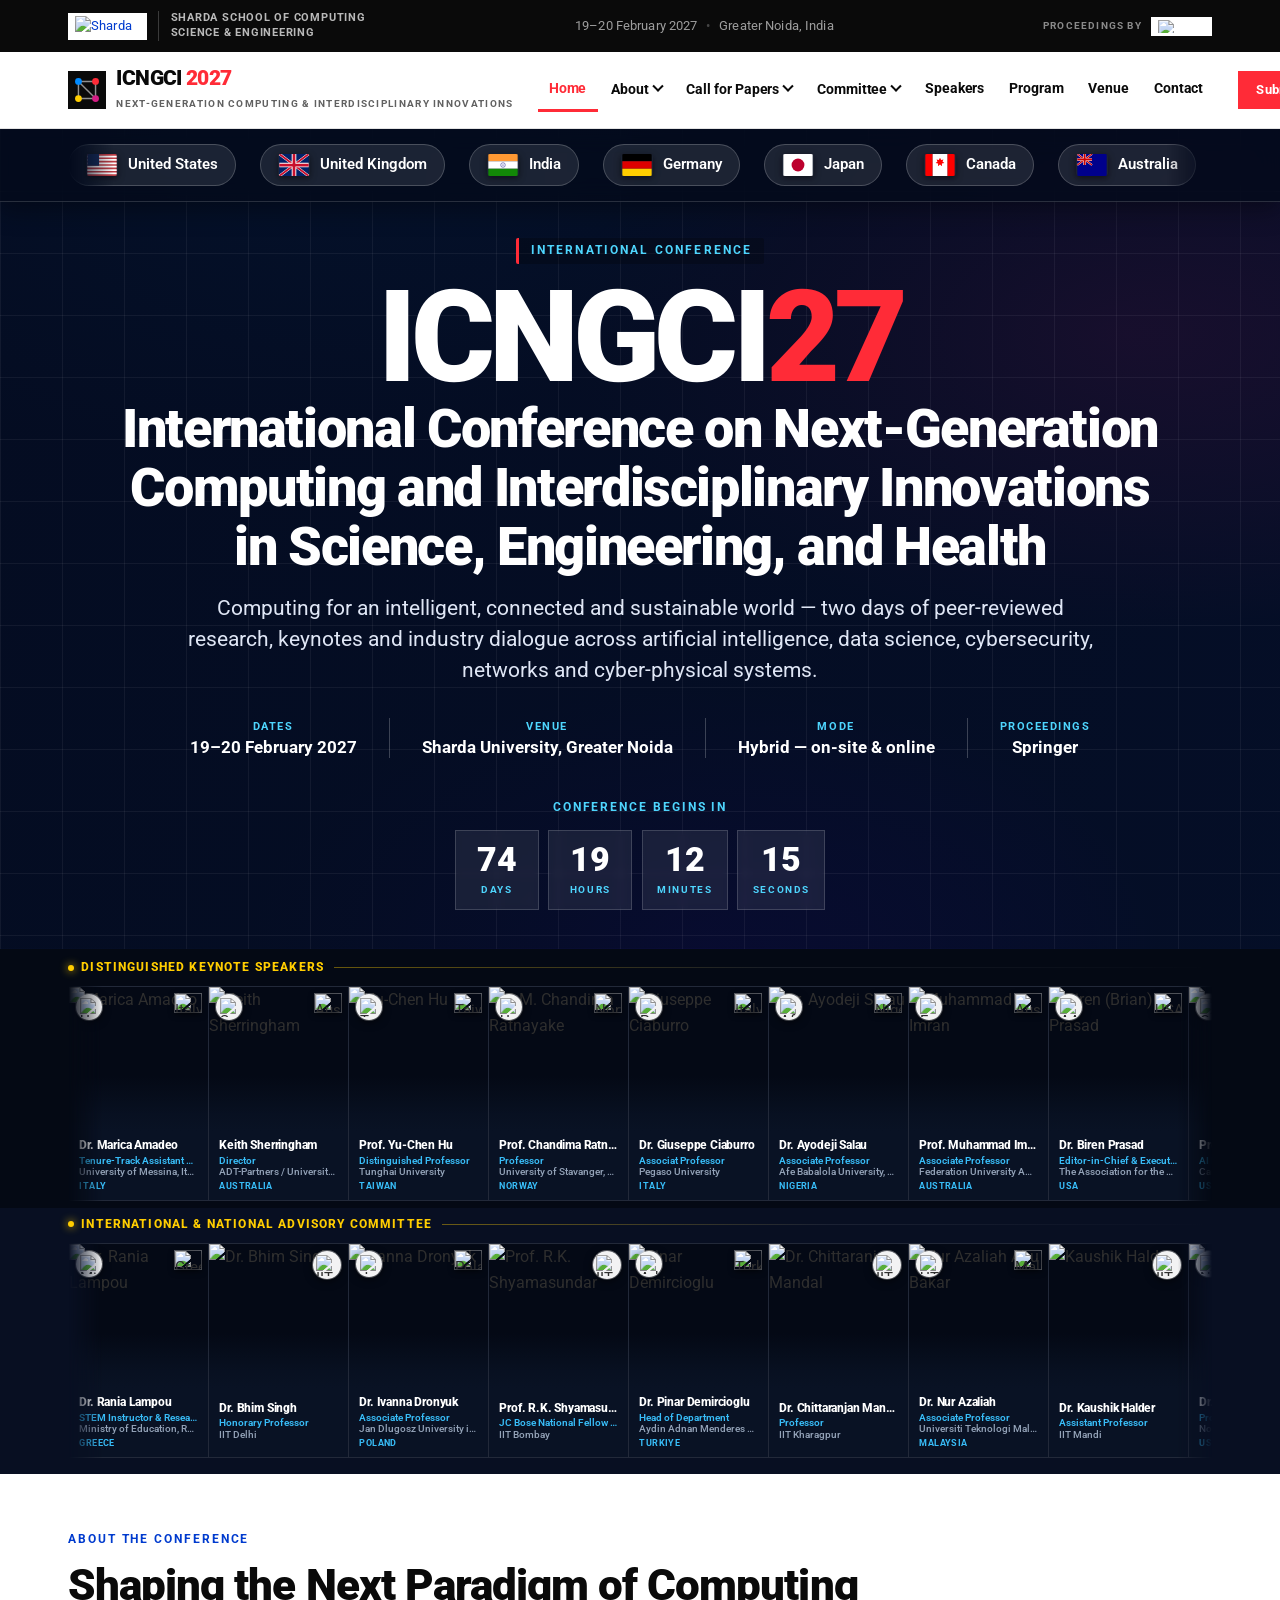
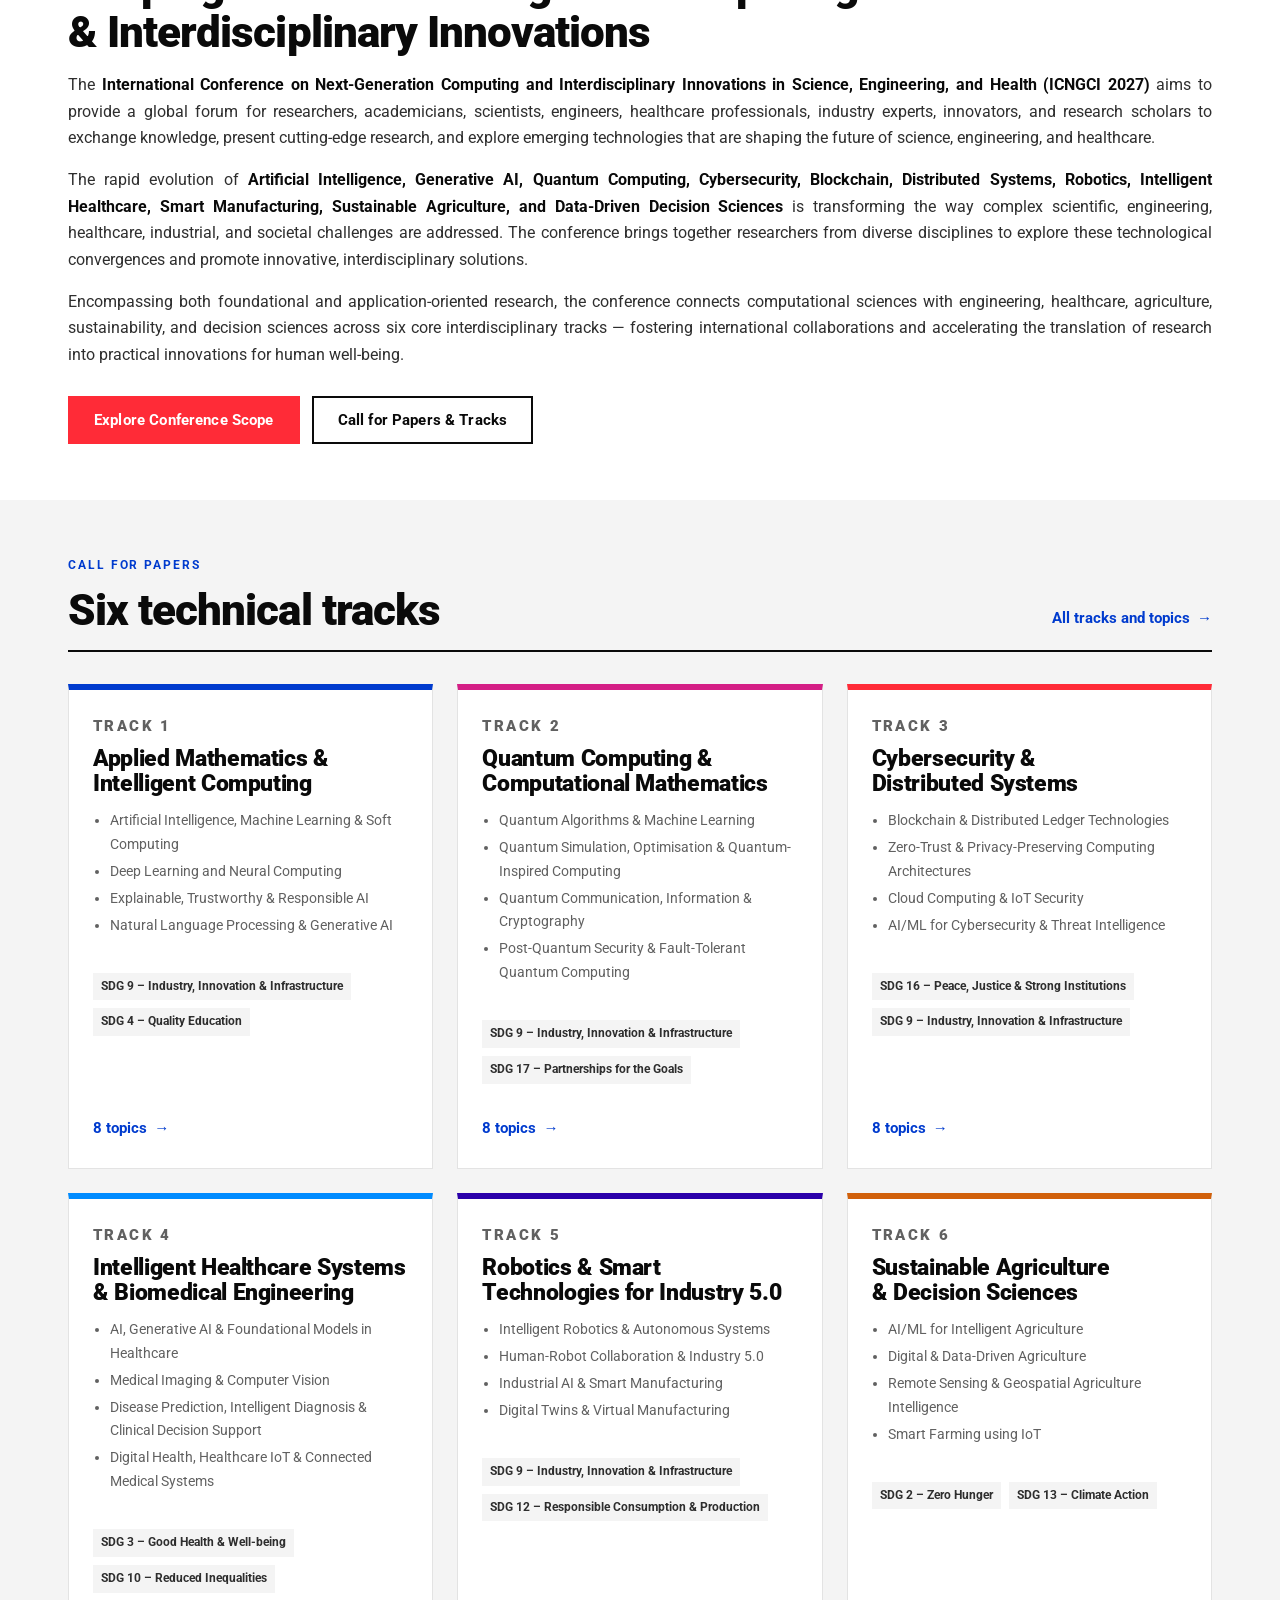
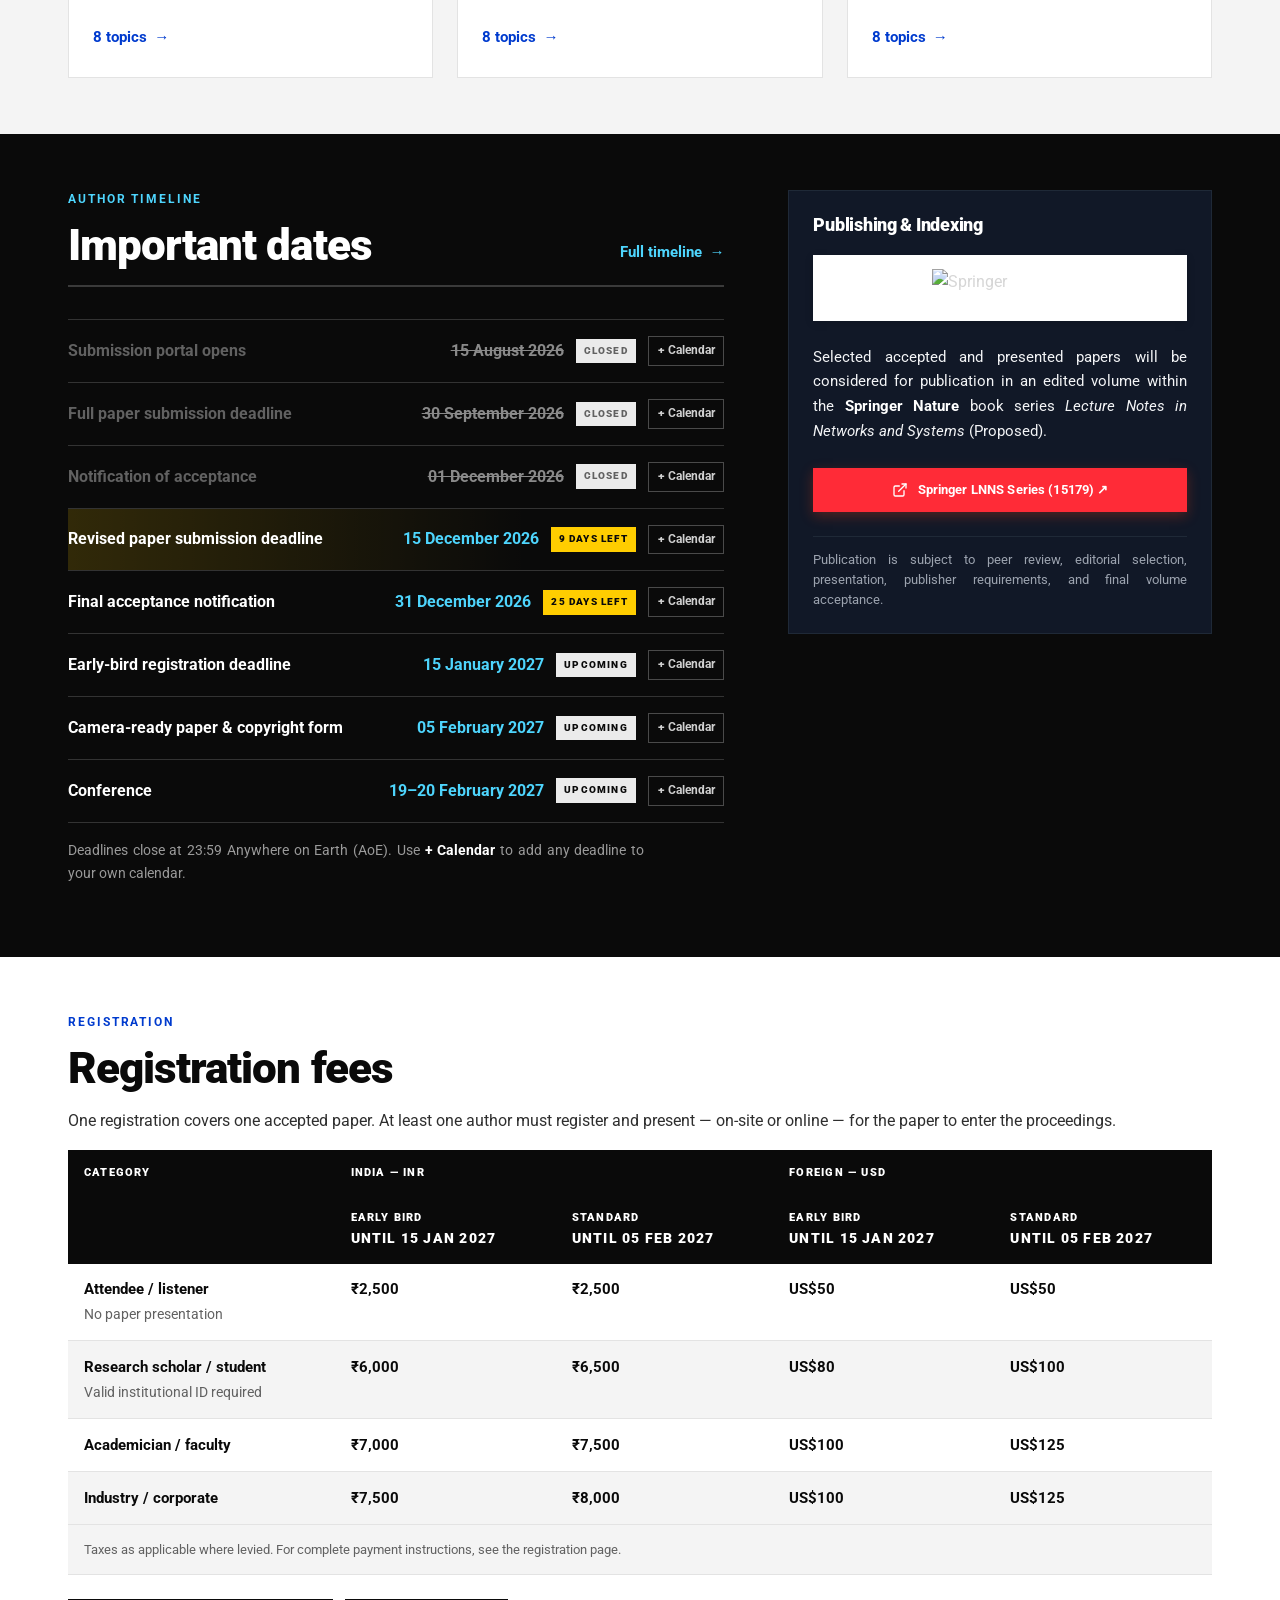
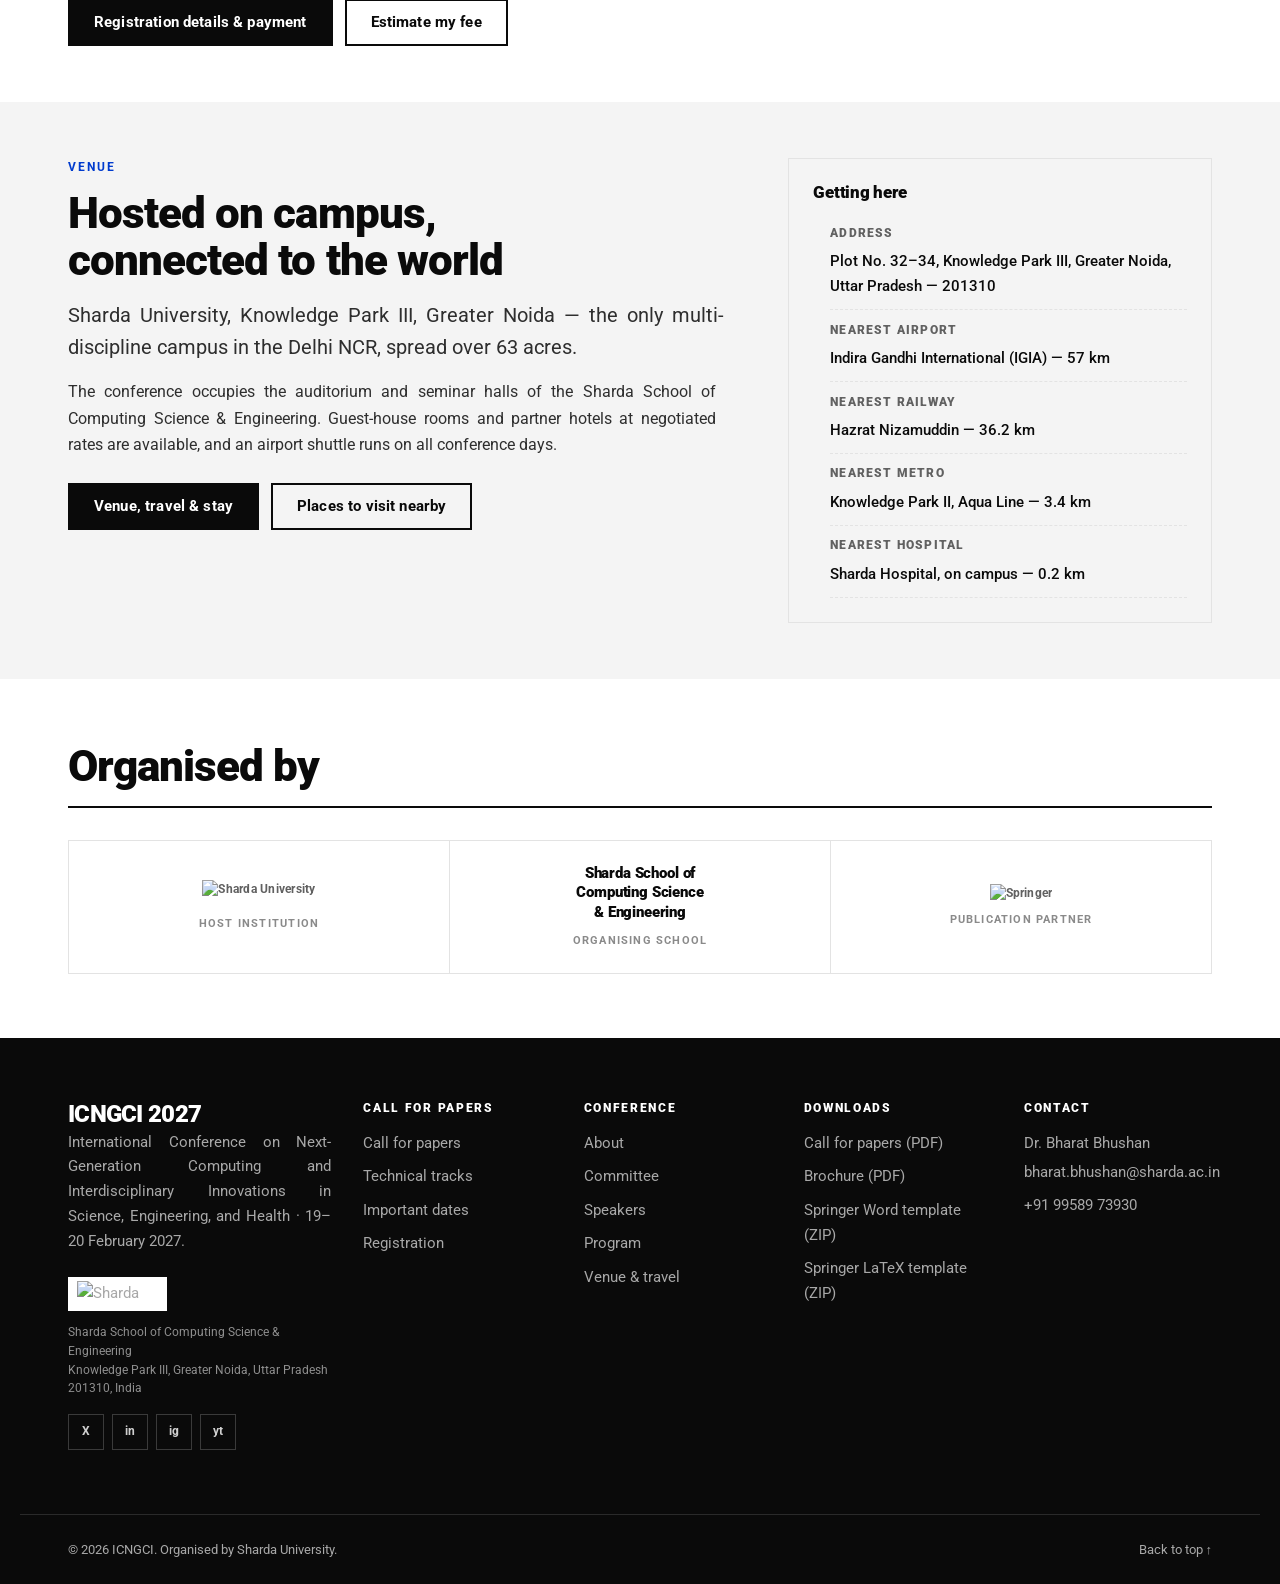
==== commit 63d4c4cc: "Update six conference tracks, 48 topics, and align UN SDG goals" ====
--- a/index.html
+++ b/index.html
@@ -1999,85 +1999,55 @@
 <article class="card trackcard" style="--tc:var(--t1)">
 <div class="card__body">
 <p class="trackcard__num">Track 1</p>
-<h3>Artificial Intelligence and Intelligent Systems</h3>
-<ul>
-<li>Machine learning &amp; deep learning</li>
-<li>Generative AI and large language models</li>
-<li>Explainable, trustworthy and responsible AI</li>
-<li>Agentic AI and multi-agent systems</li>
-</ul>
+<h3>Applied Mathematics &amp; Intelligent Computing</h3>
+<ul><li>Artificial Intelligence, Machine Learning &amp; Soft Computing</li><li>Deep Learning and Neural Computing</li><li>Explainable, Trustworthy &amp; Responsible AI</li><li>Natural Language Processing &amp; Generative AI</li></ul>
 <div class="sdg-tags" style="margin-top: 1rem; margin-bottom: 1rem; display: flex; gap: 0.5rem; flex-wrap: wrap;"><span class="chip" style="font-size: 0.75rem; padding: 0.25rem 0.5rem; background: var(--surface-2); border: 1px solid var(--border);">SDG 9 – Industry, Innovation &amp; Infrastructure</span><span class="chip" style="font-size: 0.75rem; padding: 0.25rem 0.5rem; background: var(--surface-2); border: 1px solid var(--border);">SDG 4 – Quality Education</span></div>
-<a class="arrow-link" href="tracks.html#track-1">11 topics</a>
+<a class="arrow-link" href="tracks.html#track-1">8 topics</a>
 </div>
 </article>
 <article class="card trackcard" style="--tc:var(--t2)">
 <div class="card__body">
 <p class="trackcard__num">Track 2</p>
-<h3>Data Science, Analytics, and Intelligent Computing</h3>
-<ul>
-<li>Big data analytics and data engineering</li>
-<li>Predictive and prescriptive analytics</li>
-<li>Graph analytics and network science</li>
-<li>Quantum computing for data analytics</li>
-</ul>
-<div class="sdg-tags" style="margin-top: 1rem; margin-bottom: 1rem; display: flex; gap: 0.5rem; flex-wrap: wrap;"><span class="chip" style="font-size: 0.75rem; padding: 0.25rem 0.5rem; background: var(--surface-2); border: 1px solid var(--border);">SDG 9 – Industry, Innovation &amp; Infrastructure</span><span class="chip" style="font-size: 0.75rem; padding: 0.25rem 0.5rem; background: var(--surface-2); border: 1px solid var(--border);">SDG 8 – Decent Work &amp; Economic Growth</span></div>
-<a class="arrow-link" href="tracks.html#track-2">11 topics</a>
+<h3>Quantum Computing &amp; Computational Mathematics</h3>
+<ul><li>Quantum Algorithms &amp; Machine Learning</li><li>Quantum Simulation, Optimisation &amp; Quantum-Inspired Computing</li><li>Quantum Communication, Information &amp; Cryptography</li><li>Post-Quantum Security &amp; Fault-Tolerant Quantum Computing</li></ul>
+<div class="sdg-tags" style="margin-top: 1rem; margin-bottom: 1rem; display: flex; gap: 0.5rem; flex-wrap: wrap;"><span class="chip" style="font-size: 0.75rem; padding: 0.25rem 0.5rem; background: var(--surface-2); border: 1px solid var(--border);">SDG 9 – Industry, Innovation &amp; Infrastructure</span><span class="chip" style="font-size: 0.75rem; padding: 0.25rem 0.5rem; background: var(--surface-2); border: 1px solid var(--border);">SDG 17 – Partnerships for the Goals</span></div>
+<a class="arrow-link" href="tracks.html#track-2">8 topics</a>
 </div>
 </article>
 <article class="card trackcard" style="--tc:var(--t3)">
 <div class="card__body">
 <p class="trackcard__num">Track 3</p>
-<h3>Cybersecurity, Privacy, and Blockchain Technologies</h3>
-<ul>
-<li>Information and network security</li>
-<li>Blockchain and distributed ledgers</li>
-<li>Post-quantum cryptography</li>
-<li>Digital forensics and incident response</li>
-</ul>
+<h3>Cybersecurity &amp; Distributed Systems</h3>
+<ul><li>Blockchain &amp; Distributed Ledger Technologies</li><li>Zero-Trust &amp; Privacy-Preserving Computing Architectures</li><li>Cloud Computing &amp; IoT Security</li><li>AI/ML for Cybersecurity &amp; Threat Intelligence</li></ul>
 <div class="sdg-tags" style="margin-top: 1rem; margin-bottom: 1rem; display: flex; gap: 0.5rem; flex-wrap: wrap;"><span class="chip" style="font-size: 0.75rem; padding: 0.25rem 0.5rem; background: var(--surface-2); border: 1px solid var(--border);">SDG 16 – Peace, Justice &amp; Strong Institutions</span><span class="chip" style="font-size: 0.75rem; padding: 0.25rem 0.5rem; background: var(--surface-2); border: 1px solid var(--border);">SDG 9 – Industry, Innovation &amp; Infrastructure</span></div>
-<a class="arrow-link" href="tracks.html#track-3">11 topics</a>
+<a class="arrow-link" href="tracks.html#track-3">8 topics</a>
 </div>
 </article>
 <article class="card trackcard" style="--tc:var(--t4)">
 <div class="card__body">
 <p class="trackcard__num">Track 4</p>
-<h3>Computer Networks and Next-Generation Communication Systems</h3>
-<ul>
-<li>5G, beyond-5G and 6G communication</li>
-<li>Non-terrestrial and LEO satellite networks</li>
-<li>Software-defined networking and NFV</li>
-<li>Edge and fog networking</li>
-</ul>
-<div class="sdg-tags" style="margin-top: 1rem; margin-bottom: 1rem; display: flex; gap: 0.5rem; flex-wrap: wrap;"><span class="chip" style="font-size: 0.75rem; padding: 0.25rem 0.5rem; background: var(--surface-2); border: 1px solid var(--border);">SDG 9 – Industry, Innovation &amp; Infrastructure</span><span class="chip" style="font-size: 0.75rem; padding: 0.25rem 0.5rem; background: var(--surface-2); border: 1px solid var(--border);">SDG 11 – Sustainable Cities</span></div>
-<a class="arrow-link" href="tracks.html#track-4">11 topics</a>
+<h3>Intelligent Healthcare Systems &amp; Biomedical Engineering</h3>
+<ul><li>AI, Generative AI &amp; Foundational Models in Healthcare</li><li>Medical Imaging &amp; Computer Vision</li><li>Disease Prediction, Intelligent Diagnosis &amp; Clinical Decision Support</li><li>Digital Health, Healthcare IoT &amp; Connected Medical Systems</li></ul>
+<div class="sdg-tags" style="margin-top: 1rem; margin-bottom: 1rem; display: flex; gap: 0.5rem; flex-wrap: wrap;"><span class="chip" style="font-size: 0.75rem; padding: 0.25rem 0.5rem; background: var(--surface-2); border: 1px solid var(--border);">SDG 3 – Good Health &amp; Well-being</span><span class="chip" style="font-size: 0.75rem; padding: 0.25rem 0.5rem; background: var(--surface-2); border: 1px solid var(--border);">SDG 10 – Reduced Inequalities</span></div>
+<a class="arrow-link" href="tracks.html#track-4">8 topics</a>
 </div>
 </article>
 <article class="card trackcard" style="--tc:var(--t5)">
 <div class="card__body">
 <p class="trackcard__num">Track 5</p>
-<h3>Internet of Things, Robotics, and Intelligent Automation</h3>
-<ul>
-<li>Industrial IoT and embedded systems</li>
-<li>Robotics and autonomous systems</li>
-<li>Digital twins and cyber-physical systems</li>
-<li>Intelligent manufacturing and Industry 5.0</li>
-</ul>
-<div class="sdg-tags" style="margin-top: 1rem; margin-bottom: 1rem; display: flex; gap: 0.5rem; flex-wrap: wrap;"><span class="chip" style="font-size: 0.75rem; padding: 0.25rem 0.5rem; background: var(--surface-2); border: 1px solid var(--border);">SDG 9 – Industry, Innovation &amp; Infrastructure</span><span class="chip" style="font-size: 0.75rem; padding: 0.25rem 0.5rem; background: var(--surface-2); border: 1px solid var(--border);">SDG 11 – Sustainable Cities</span></div>
-<a class="arrow-link" href="tracks.html#track-5">11 topics</a>
+<h3>Robotics &amp; Smart Technologies for Industry 5.0</h3>
+<ul><li>Intelligent Robotics &amp; Autonomous Systems</li><li>Human-Robot Collaboration &amp; Industry 5.0</li><li>Industrial AI &amp; Smart Manufacturing</li><li>Digital Twins &amp; Virtual Manufacturing</li></ul>
+<div class="sdg-tags" style="margin-top: 1rem; margin-bottom: 1rem; display: flex; gap: 0.5rem; flex-wrap: wrap;"><span class="chip" style="font-size: 0.75rem; padding: 0.25rem 0.5rem; background: var(--surface-2); border: 1px solid var(--border);">SDG 9 – Industry, Innovation &amp; Infrastructure</span><span class="chip" style="font-size: 0.75rem; padding: 0.25rem 0.5rem; background: var(--surface-2); border: 1px solid var(--border);">SDG 12 – Responsible Consumption &amp; Production</span></div>
+<a class="arrow-link" href="tracks.html#track-5">8 topics</a>
 </div>
 </article>
 <article class="card trackcard" style="--tc:var(--t6)">
 <div class="card__body">
 <p class="trackcard__num">Track 6</p>
-<h3>Interdisciplinary Computing and Future Technologies</h3>
-<ul>
-<li>Computing for sustainable development</li>
-<li>Digital healthcare and telemedicine</li>
-<li>Quantum communication and secure networks</li>
-<li>Technology policy, ethics and governance</li>
-</ul>
-<div class="sdg-tags" style="margin-top: 1rem; margin-bottom: 1rem; display: flex; gap: 0.5rem; flex-wrap: wrap;"><span class="chip" style="font-size: 0.75rem; padding: 0.25rem 0.5rem; background: var(--surface-2); border: 1px solid var(--border);">SDG 11 – Sustainable Cities &amp; Communities</span><span class="chip" style="font-size: 0.75rem; padding: 0.25rem 0.5rem; background: var(--surface-2); border: 1px solid var(--border);">SDG 3 – Good Health &amp; Well-being</span></div>
-<a class="arrow-link" href="tracks.html#track-6">11 topics</a>
+<h3>Sustainable Agriculture &amp; Decision Sciences</h3>
+<ul><li>AI/ML for Intelligent Agriculture</li><li>Digital &amp; Data-Driven Agriculture</li><li>Remote Sensing &amp; Geospatial Agriculture Intelligence</li><li>Smart Farming using IoT</li></ul>
+<div class="sdg-tags" style="margin-top: 1rem; margin-bottom: 1rem; display: flex; gap: 0.5rem; flex-wrap: wrap;"><span class="chip" style="font-size: 0.75rem; padding: 0.25rem 0.5rem; background: var(--surface-2); border: 1px solid var(--border);">SDG 2 – Zero Hunger</span><span class="chip" style="font-size: 0.75rem; padding: 0.25rem 0.5rem; background: var(--surface-2); border: 1px solid var(--border);">SDG 13 – Climate Action</span></div>
+<a class="arrow-link" href="tracks.html#track-6">8 topics</a>
 </div>
 </article>
 </div>
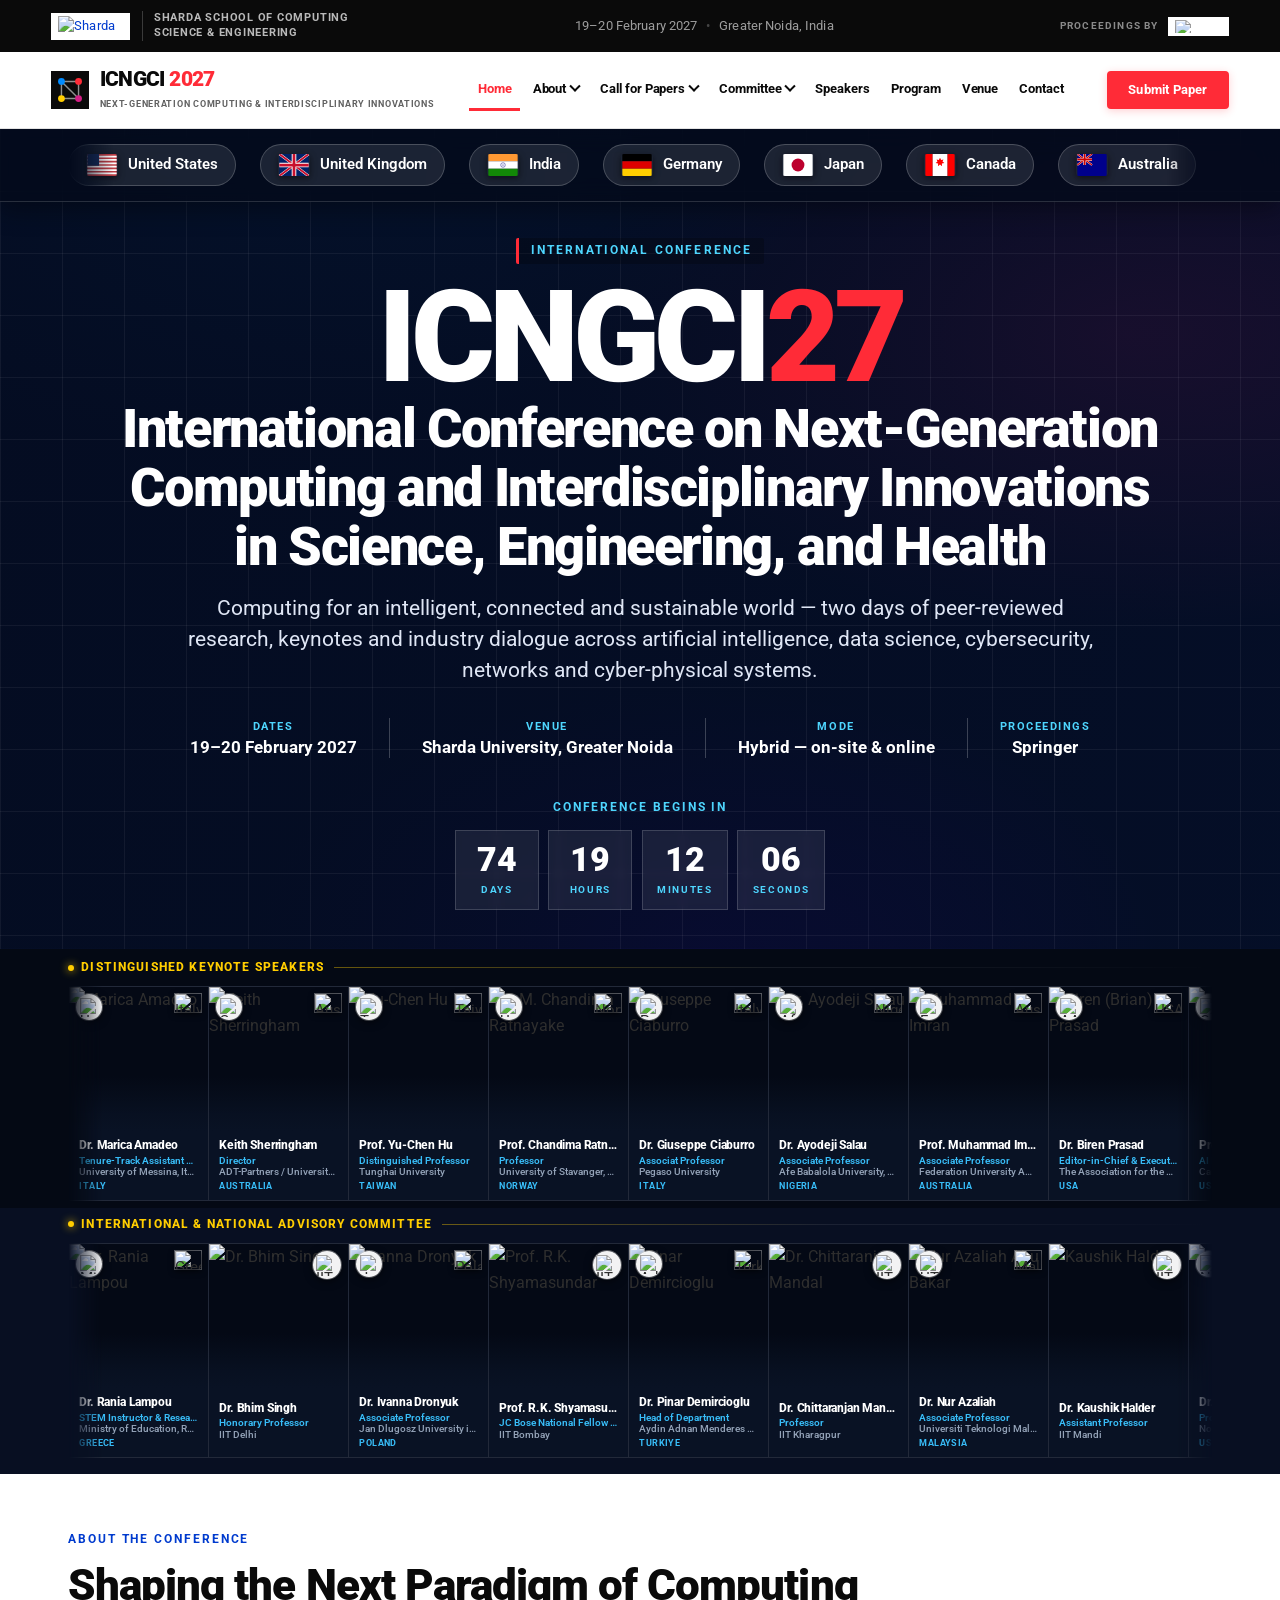
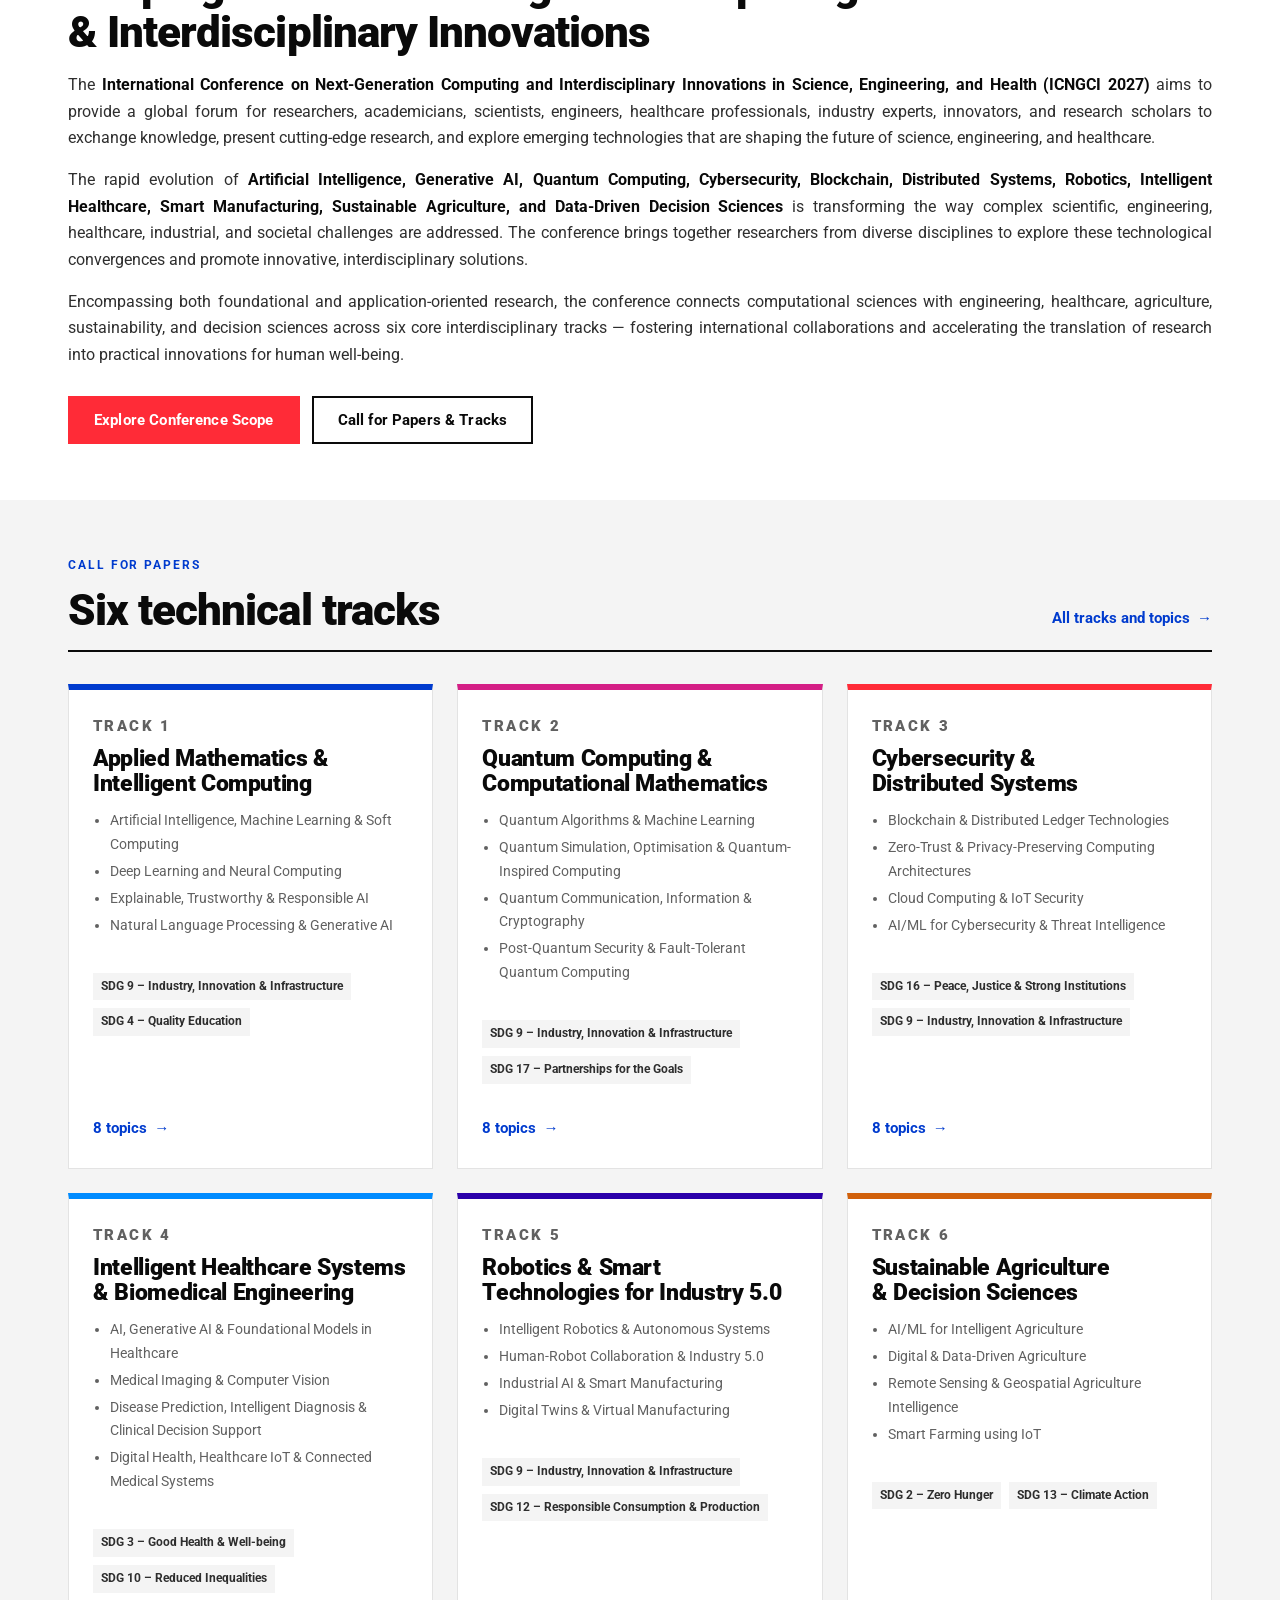
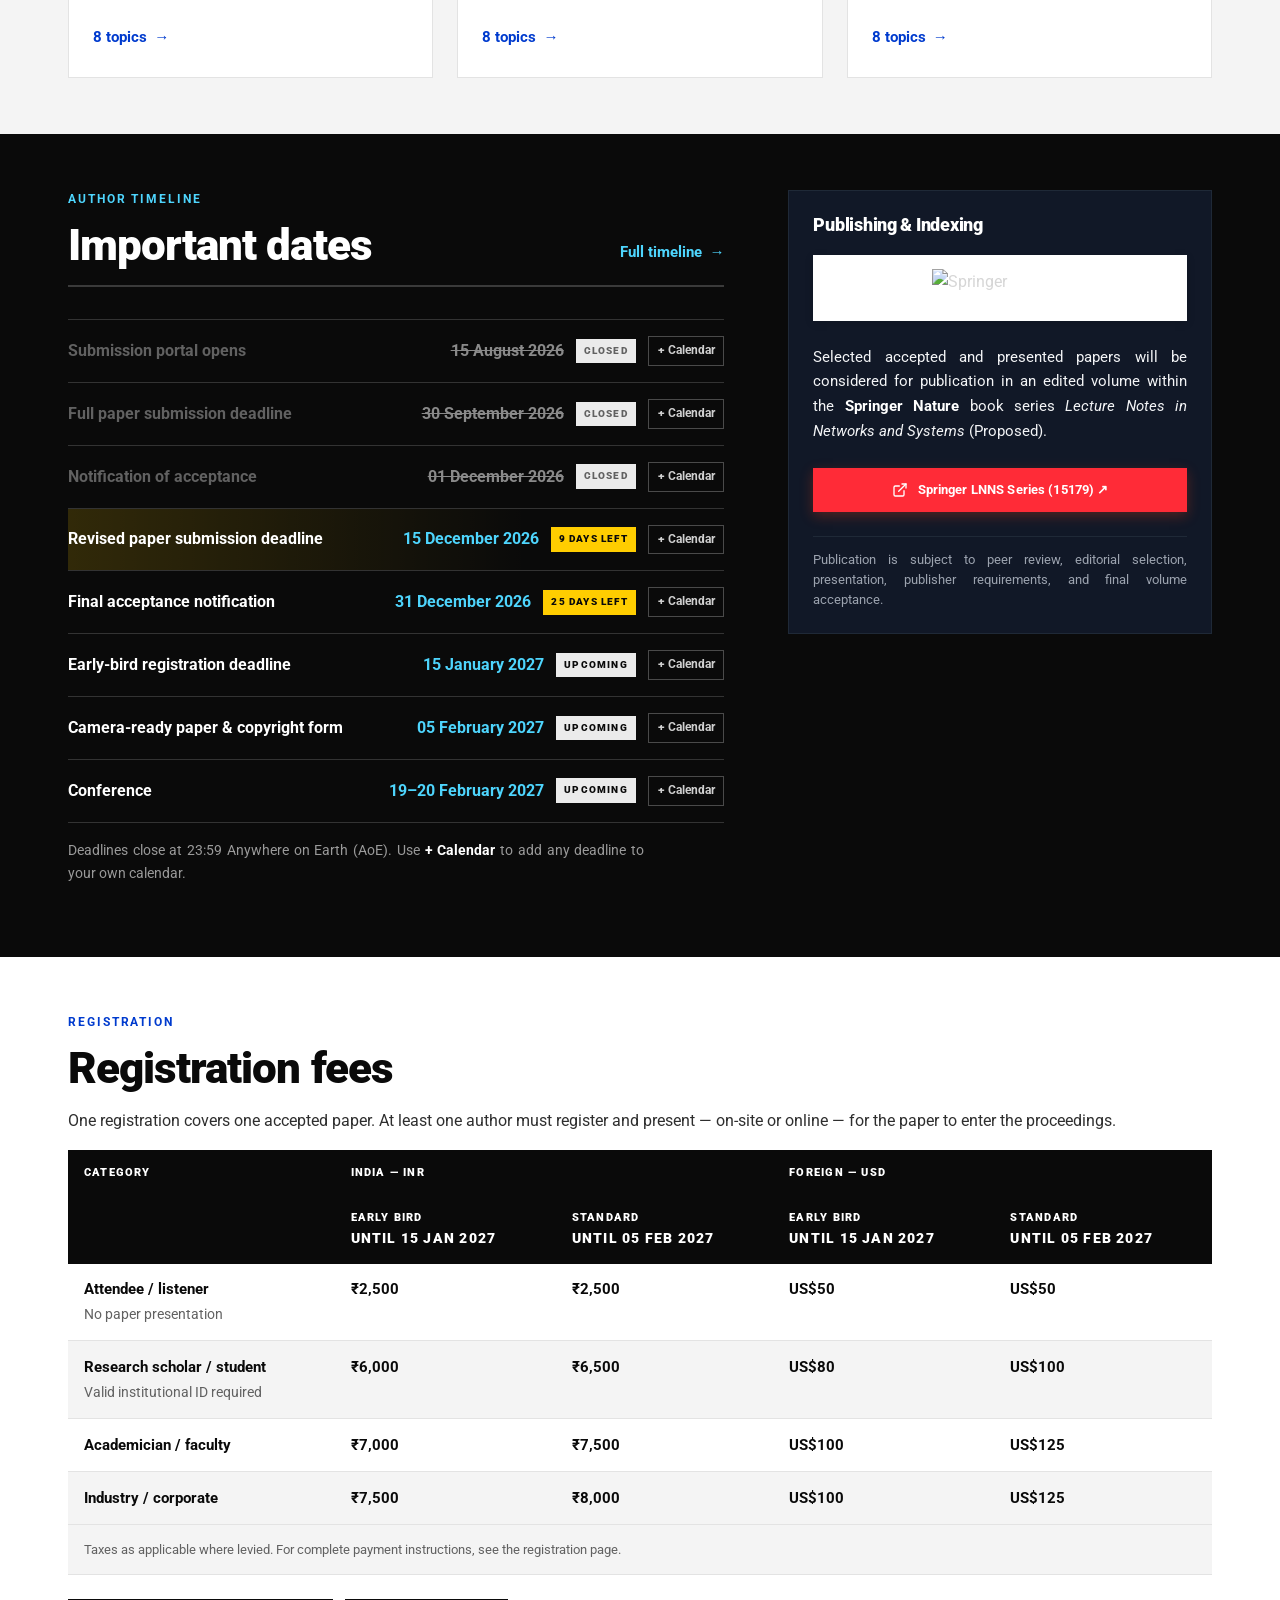
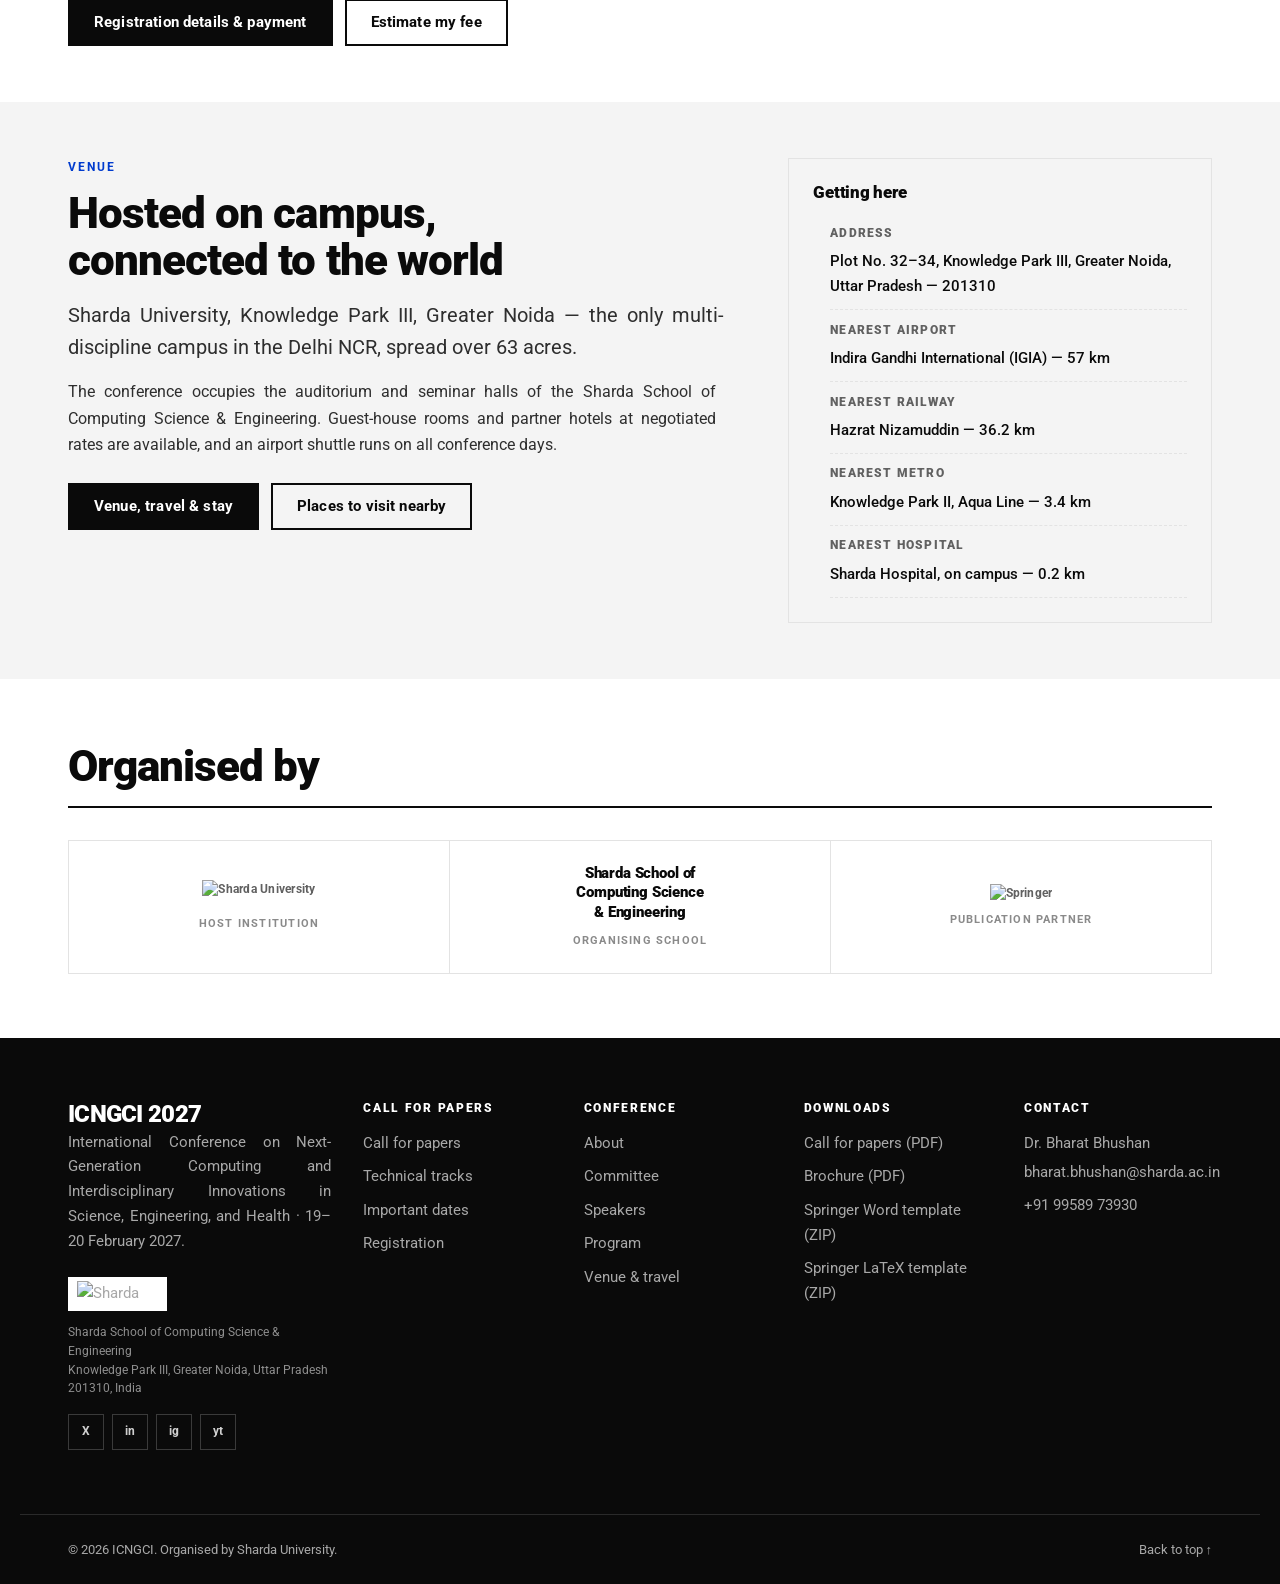
==== commit bfb9f47c: "feat(header): expand topbar and masthead to full-bleed edge-to-edge layout with balanced responsive " ====
--- a/index.html
+++ b/index.html
@@ -14,7 +14,7 @@
 <link href="https://fonts.googleapis.com" rel="preconnect"/>
 <link crossorigin="" href="https://fonts.gstatic.com" rel="preconnect"/>
 <link href="https://fonts.googleapis.com/css2?family=Roboto:ital,wght@0,400;0,500;0,700;0,900;1,400&amp;display=swap" rel="stylesheet"/>
-<link href="assets/css/main.css?v=40" rel="stylesheet"/>
+<link href="assets/css/main.css?v=41" rel="stylesheet"/>
 <link href="assets/img/favicon.svg" rel="icon" type="image/svg+xml"/>
 <link href="assets/img/favicon-32.png" rel="icon" sizes="32x32" type="image/png"/>
 <link href="assets/img/apple-touch-icon.png" rel="apple-touch-icon"/>
--- a/assets/css/main.css
+++ b/assets/css/main.css
@@ -79,6 +79,7 @@
   -webkit-text-size-adjust: 100%;
   scroll-behavior: smooth;
   scroll-padding-top: calc(var(--masthead-h) + 1rem);
+  overflow-x: hidden;
 }
 
 @media (prefers-reduced-motion: reduce) {
@@ -98,6 +99,7 @@
   background: var(--surface);
   -webkit-font-smoothing: antialiased;
   text-rendering: optimizeLegibility;
+  overflow-x: hidden;
 }
 
 img, svg, video { max-width: 100%; height: auto; display: block; }
@@ -349,7 +351,9 @@
   color: #c7c7c7;
   font-size: 0.78125rem;
   letter-spacing: 0.01em;
-}
+  width: 100%;
+}
+.topbar > .wrap,
 .topbar__inner {
   display: flex;
   flex-wrap: wrap;
@@ -358,6 +362,10 @@
   gap: 0.5rem 1.5rem;
   min-height: 52px;
   padding-block: 0.5rem;
+  width: 100%;
+  max-width: 100% !important;
+  margin-inline: 0;
+  padding-inline: clamp(1.5rem, 4vw, 4.5rem);
 }
 
 /* Host lockup: Sharda mark + the organising school */
@@ -387,7 +395,12 @@
 }
 .hostmark:hover .hostmark__dept { color: #fff; }
 
-.topbar__meta { margin: 0; max-width: none; color: #9d9d9d; }
+.topbar__meta {
+  margin: 0;
+  max-width: none;
+  color: #9d9d9d;
+  text-align: center;
+}
 .topbar__meta strong { color: #fff; letter-spacing: 0.05em; }
 .topbar .dot { margin-inline: 0.55rem; opacity: 0.4; }
 .topbar .dot::before { content: "•"; }
@@ -426,13 +439,20 @@
   background: #fff;
   border-bottom: 1px solid var(--line);
   transition: box-shadow 0.2s ease;
+  width: 100%;
 }
 .masthead.is-stuck { box-shadow: 0 2px 14px rgba(0, 0, 0, 0.09); }
+.masthead > .wrap,
 .masthead__inner {
   display: flex;
   align-items: center;
-  gap: var(--sp-5);
+  justify-content: space-between;
+  gap: clamp(1rem, 2vw, 2.5rem);
   min-height: var(--masthead-h);
+  width: 100%;
+  max-width: 100% !important;
+  margin-inline: 0;
+  padding-inline: clamp(1.5rem, 4vw, 4.5rem);
 }
 
 .brand {
@@ -442,7 +462,6 @@
   text-decoration: none;
   color: var(--ink);
   flex-shrink: 0;
-  margin-right: auto;
 }
 .brand__mark { width: 38px; height: 38px; flex-shrink: 0; }
 .brand__name {
@@ -462,10 +481,23 @@
   margin-top: 3px;
 }
 
+@media (max-width: 1280px) {
+  .brand__sub {
+    font-size: 0.5625rem;
+    letter-spacing: 0.08em;
+  }
+}
+
+.mainnav {
+  display: flex;
+  justify-content: center;
+  flex: 1 1 auto;
+}
 .mainnav__list {
   display: flex;
   align-items: center;
-  gap: 0.15rem;
+  justify-content: center;
+  gap: clamp(0.1rem, 0.35vw, 0.4rem);
   list-style: none;
   margin: 0;
   padding: 0;
@@ -475,8 +507,8 @@
   display: inline-flex;
   align-items: center;
   gap: 0.3rem;
-  padding: 0.55rem 0.7rem;
-  font-size: 0.875rem;
+  padding: 0.55rem clamp(0.45rem, 0.65vw, 0.75rem);
+  font-size: clamp(0.8125rem, 0.85vw, 0.875rem);
   font-weight: 700;
   letter-spacing: -0.005em;
   color: var(--ink);
@@ -534,7 +566,27 @@
   border-left-color: var(--red);
 }
 
-.masthead__actions { display: flex; align-items: center; gap: 0.6rem; flex-shrink: 0; }
+.masthead__actions {
+  display: flex;
+  align-items: center;
+  gap: 0.75rem;
+  flex-shrink: 0;
+}
+.masthead__actions .btn--accent {
+  padding: 0.58rem 1.2rem;
+  font-weight: 700;
+  letter-spacing: 0.015em;
+  border-radius: 4px;
+  box-shadow: 0 2px 8px rgba(255, 43, 55, 0.22);
+  transition: all 0.15s ease;
+}
+.masthead__actions .btn--accent:hover {
+  background: var(--ink);
+  border-color: var(--ink);
+  color: #fff;
+  transform: translateY(-1px);
+  box-shadow: 0 4px 12px rgba(0, 0, 0, 0.18);
+}
 
 .navtoggle {
   display: none;
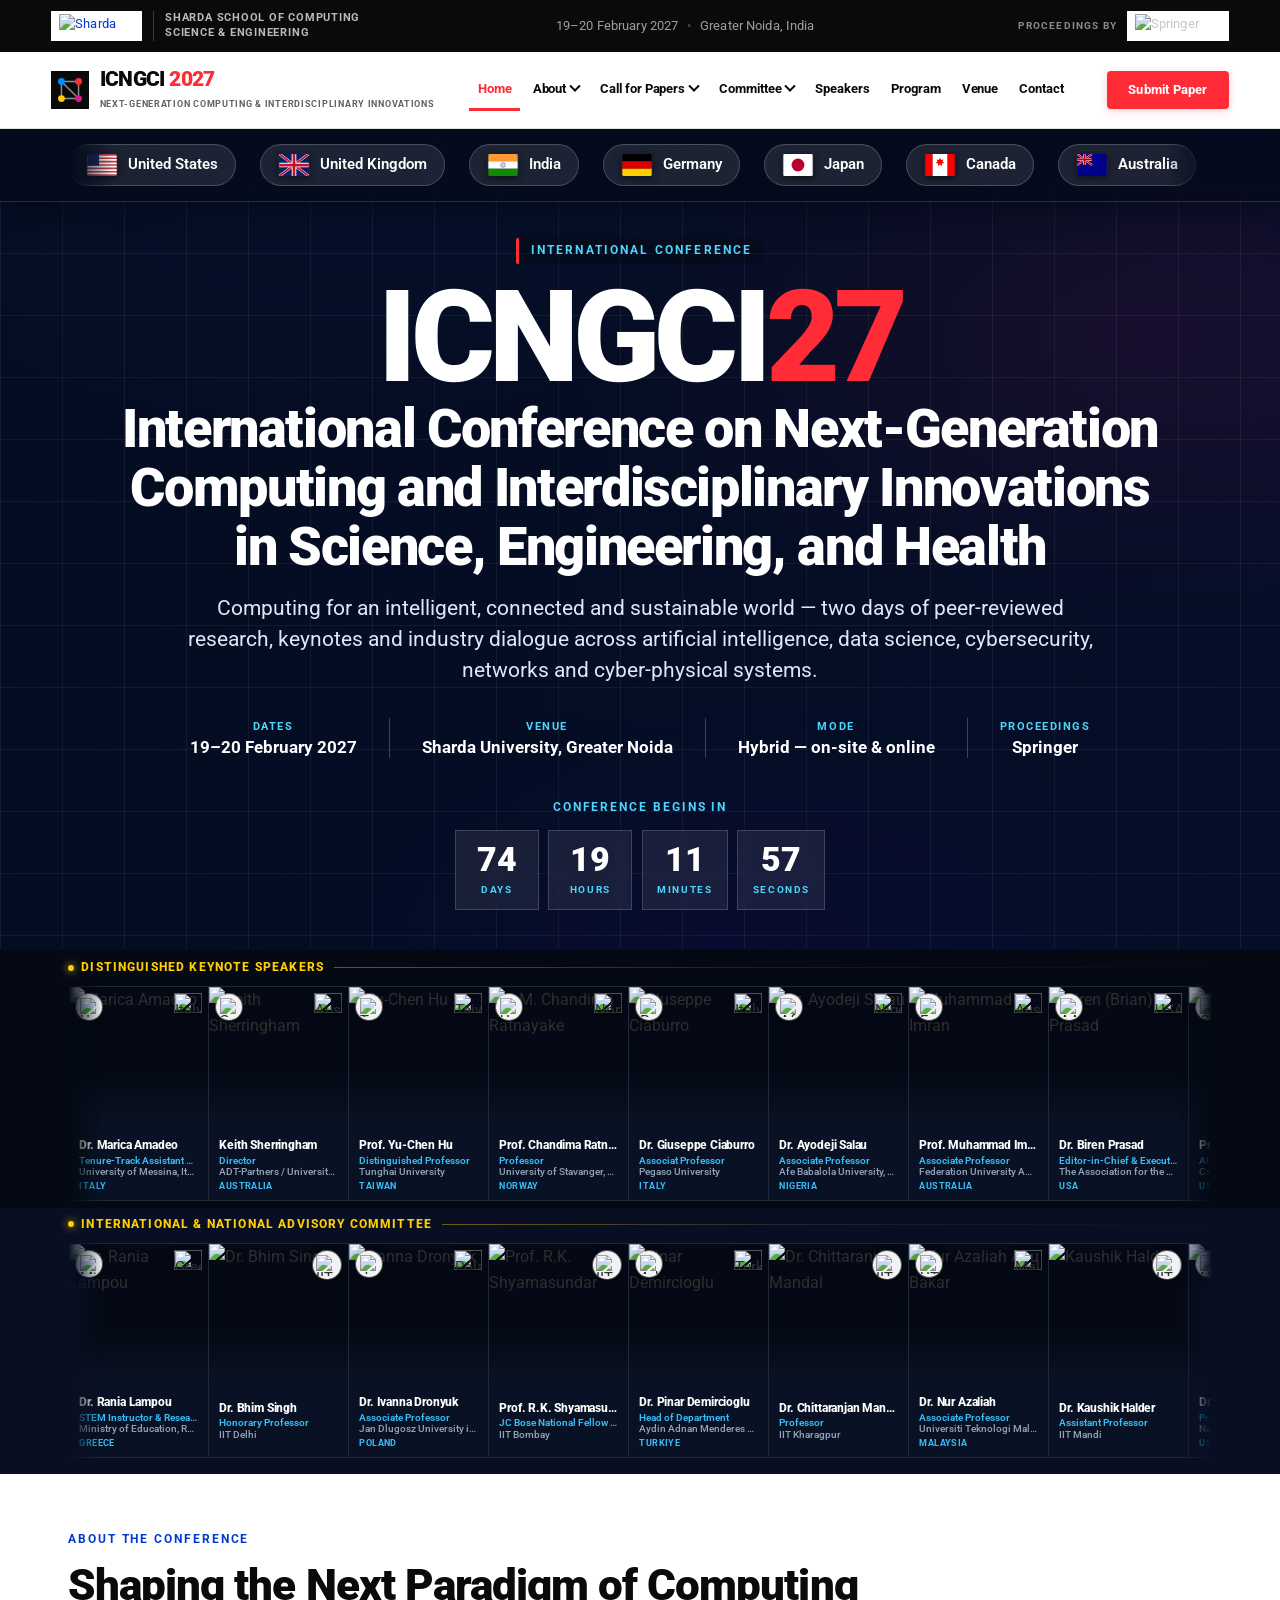
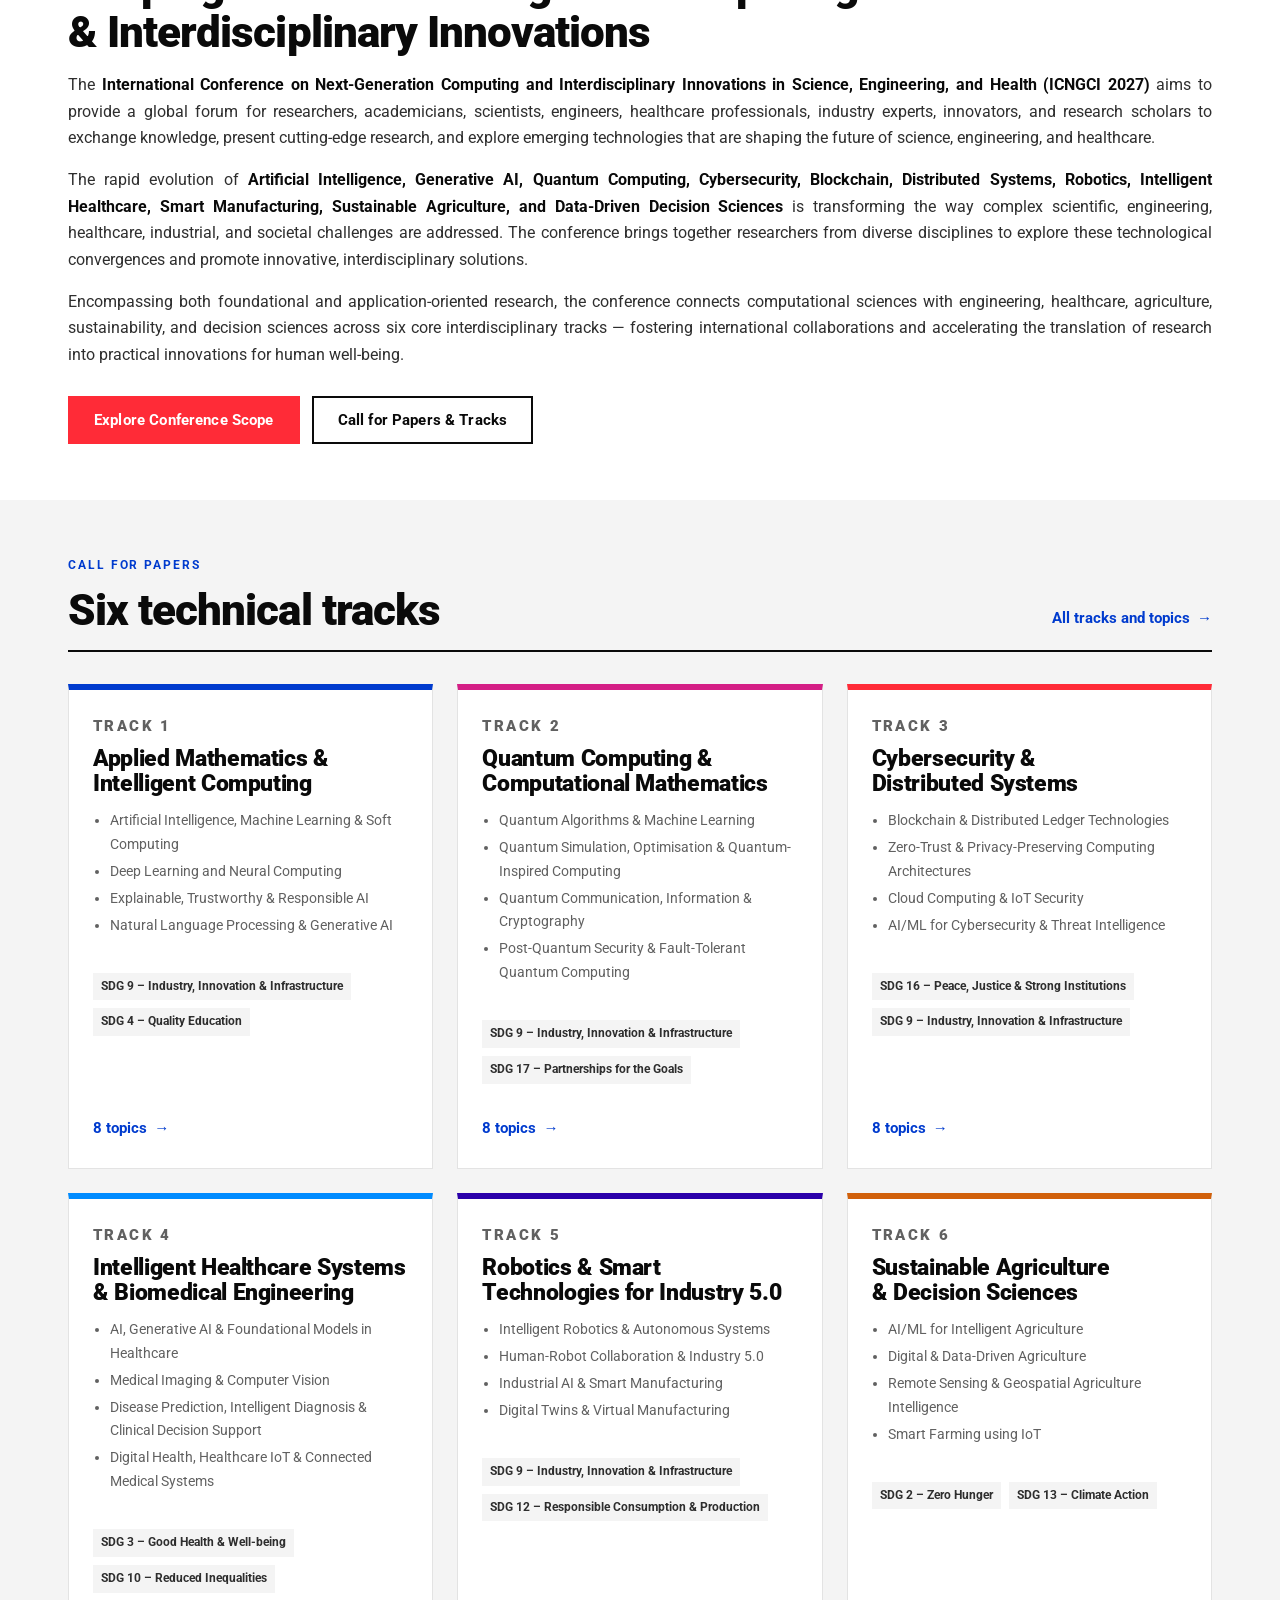
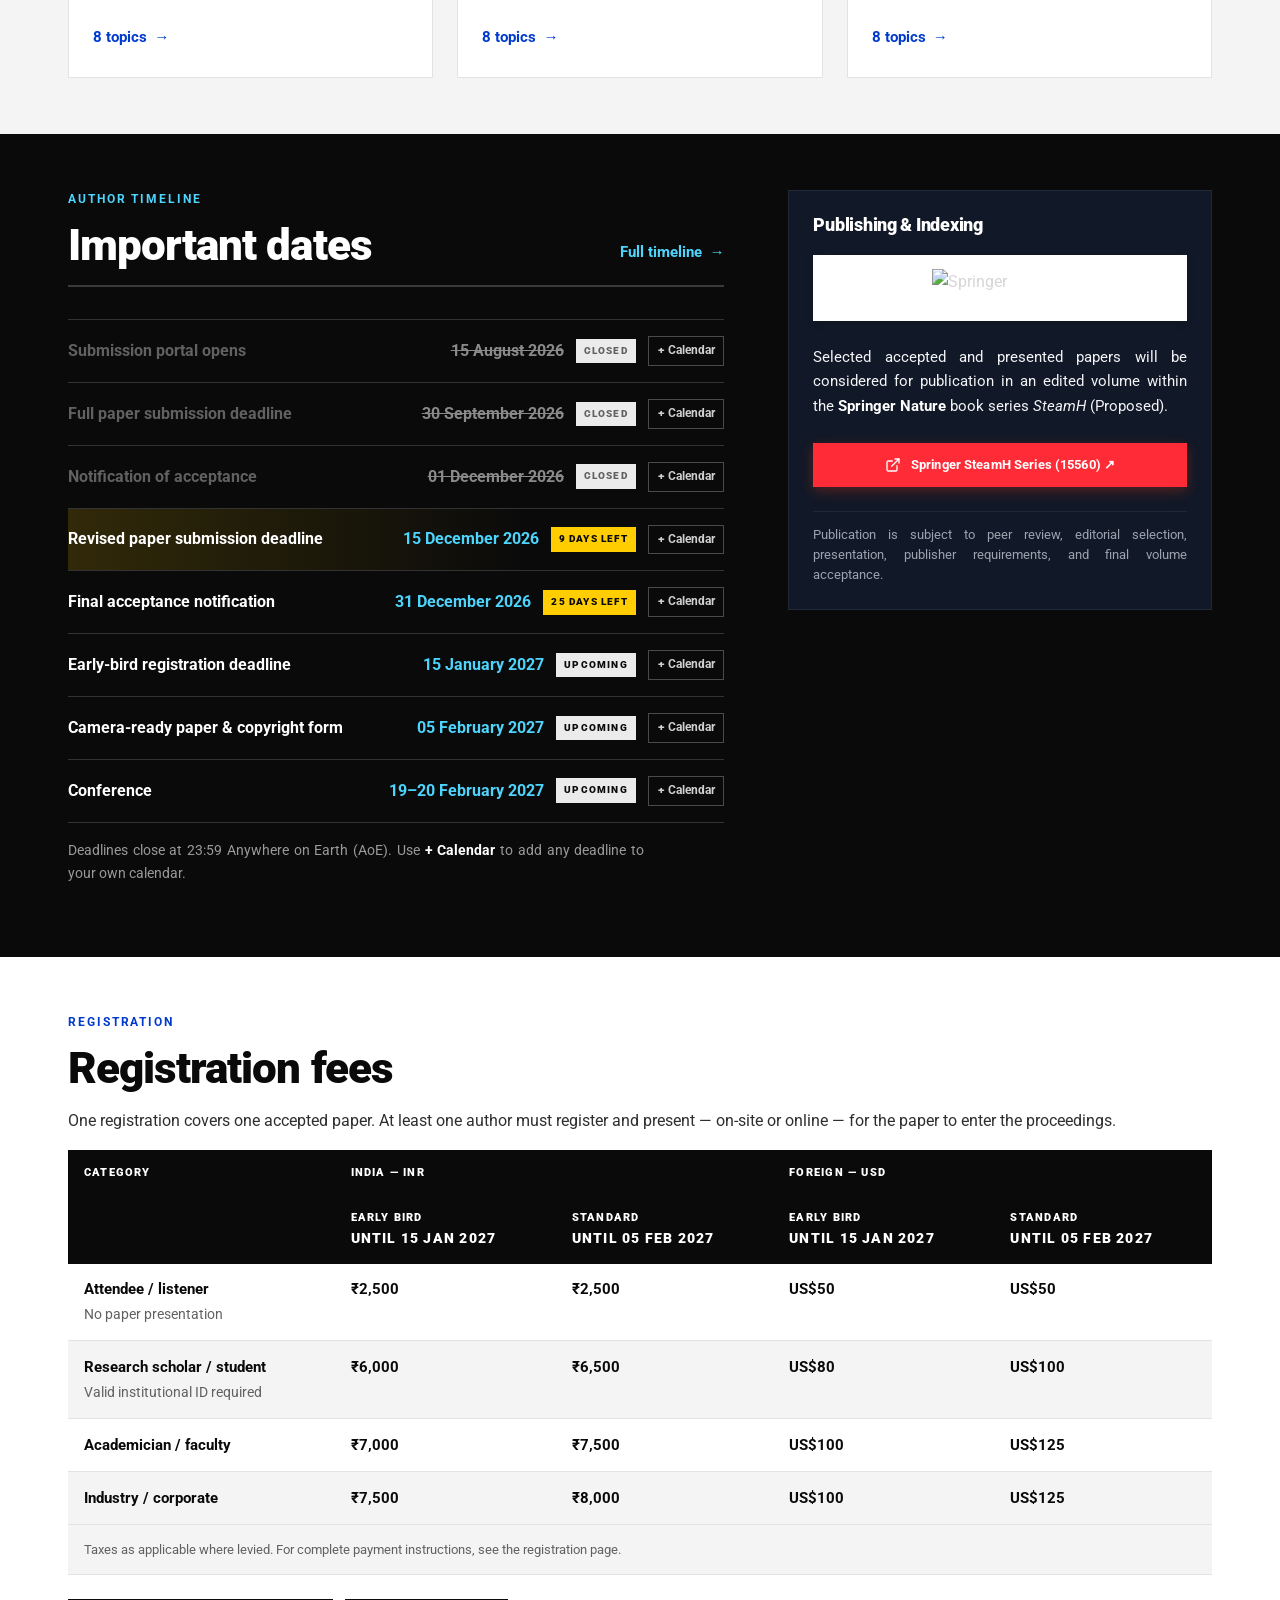
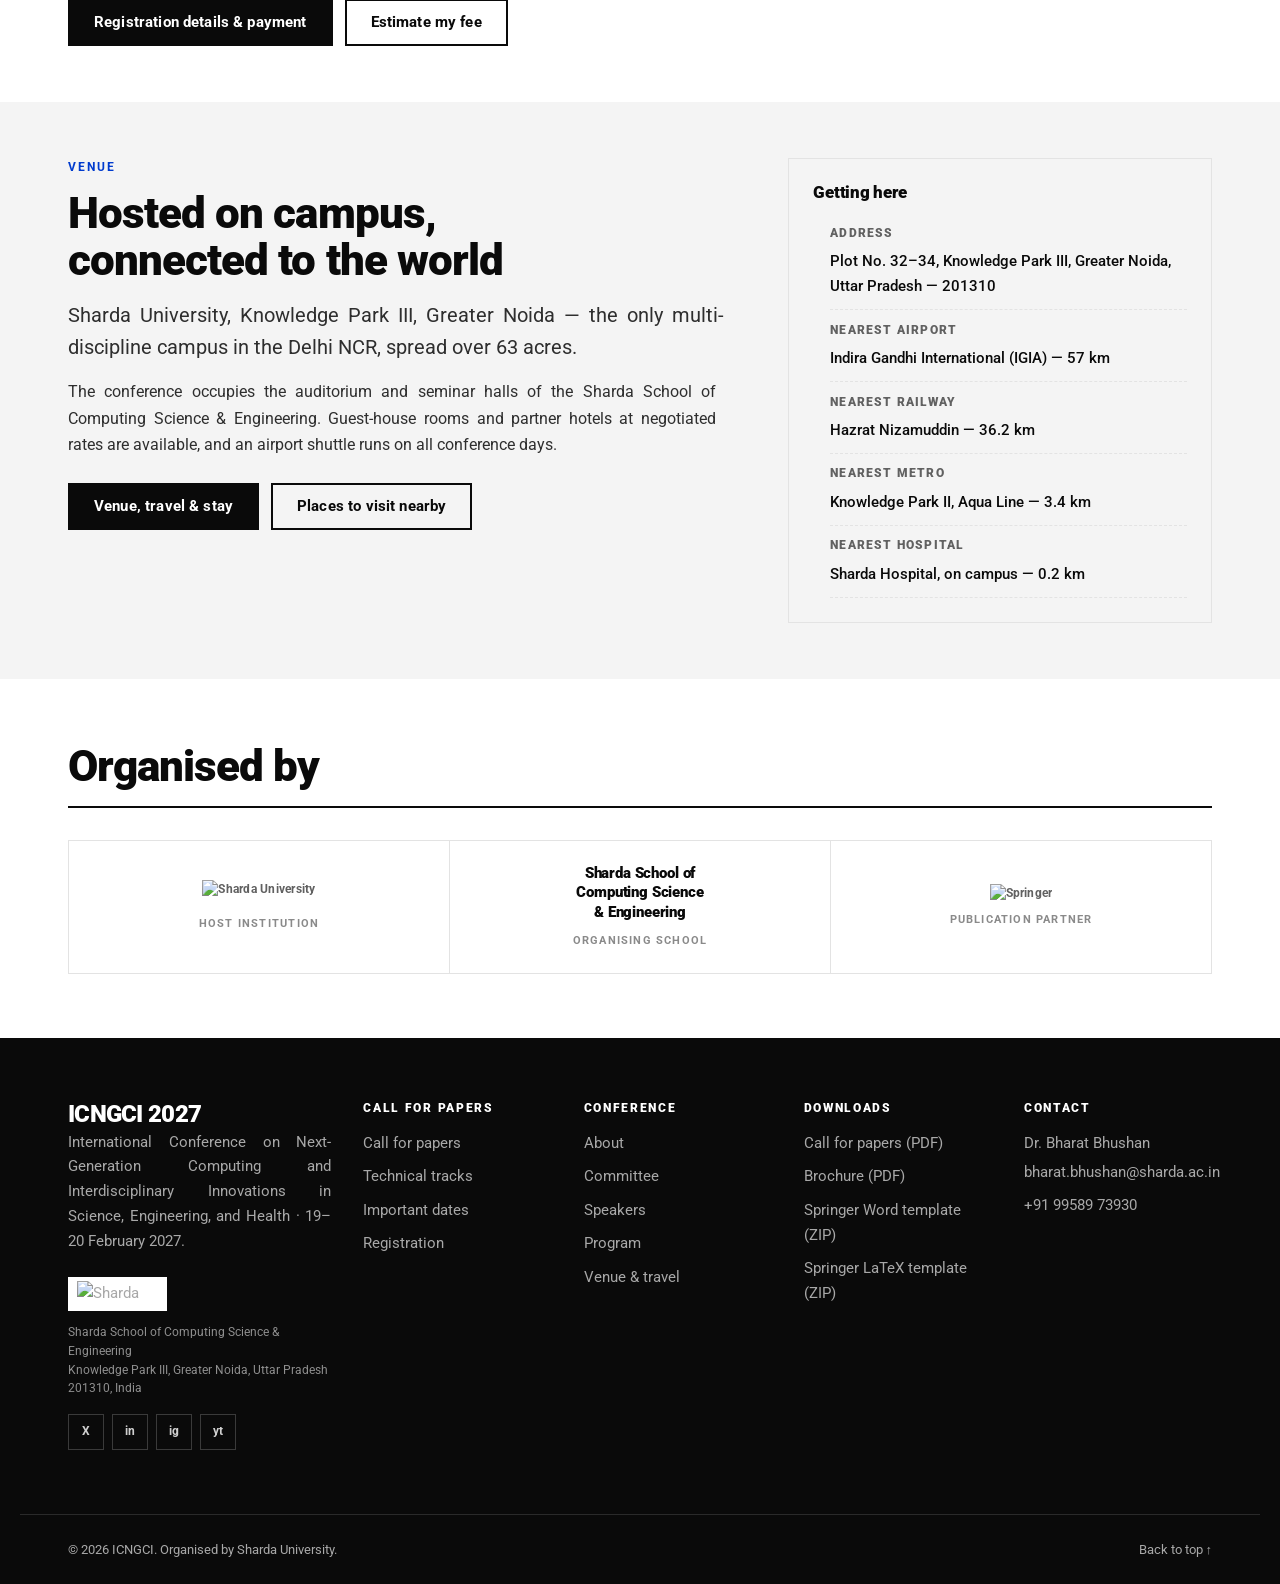
==== commit fb5fe449: "Update: SteamH series (15560) for proceedings; Dinesh Goyal as Honorary Chair; Fateh moved to IAC" ====
--- a/index.html
+++ b/index.html
@@ -2106,11 +2106,11 @@
 <div style="background:#ffffff;padding:0.85rem 1.25rem;margin-bottom:1.5rem;display:flex;justify-content:center;box-shadow:0 2px 8px rgba(0,0,0,0.15)">
 <img alt="Springer" height="163" src="assets/img/logos/springer.jpg" style="height:38px;width:auto;object-fit:contain" width="584"/>
 </div>
-<p style="color:#f3f4f6;font-size:0.9375rem;line-height:1.65;margin-bottom:1.5rem;">Selected accepted and presented papers will be considered for publication in an edited volume within the <strong>Springer Nature</strong> book series <em>Lecture Notes in Networks and Systems</em> (Proposed).</p>
+<p style="color:#f3f4f6;font-size:0.9375rem;line-height:1.65;margin-bottom:1.5rem;">Selected accepted and presented papers will be considered for publication in an edited volume within the <strong>Springer Nature</strong> book series <em>SteamH</em> (Proposed).</p>
 <div style="margin-bottom:1.5rem;">
-<a class="btn btn--accent btn--sm btn--block" href="https://link.springer.com/series/15179" rel="noopener" style="display:inline-flex;align-items:center;justify-content:center;gap:0.6rem;text-align:center;color:#ffffff !important;padding:0.75rem 1rem;box-shadow:0 4px 12px rgba(235,59,20,0.3)" target="_blank">
+<a class="btn btn--accent btn--sm btn--block" href="https://link.springer.com/series/15560" rel="noopener" style="display:inline-flex;align-items:center;justify-content:center;gap:0.6rem;text-align:center;color:#ffffff !important;padding:0.75rem 1rem;box-shadow:0 4px 12px rgba(235,59,20,0.3)" target="_blank">
 <svg fill="none" height="16" stroke="#ffffff" stroke-linecap="round" stroke-linejoin="round" stroke-width="2" style="flex-shrink:0;" viewbox="0 0 24 24" width="16"><path d="M18 13v6a2 2 0 0 1-2 2H5a2 2 0 0 1-2-2V8a2 2 0 0 1 2-2h6"></path><polyline points="15 3 21 3 21 9"></polyline><line x1="10" x2="21" y1="14" y2="3"></line></svg>
-<span style="color:#ffffff !important;font-weight:700">Springer LNNS Series (15179) ↗</span>
+<span style="color:#ffffff !important;font-weight:700">Springer SteamH Series (15560) ↗</span>
 </a>
 </div>
 <p style="color:#9ca3af;font-size:0.825rem;line-height:1.5;border-top:1px solid #1f2937;padding-top:0.85rem;margin-bottom:0;">Publication is subject to peer review, editorial selection, presentation, publisher requirements, and final volume acceptance.</p>
--- a/assets/css/main.css
+++ b/assets/css/main.css
@@ -377,10 +377,10 @@
   flex-shrink: 0;
 }
 .hostmark img {
-  height: 27px;
+  height: 30px;
   width: auto;
   background: #fff;
-  padding: 3px 7px;
+  padding: 3px 8px;
   flex-shrink: 0;
 }
 .hostmark__dept {
@@ -399,7 +399,8 @@
   margin: 0;
   max-width: none;
   color: #9d9d9d;
-  text-align: center;
+  text-align: left;
+  margin-left: -0.5rem;
 }
 .topbar__meta strong { color: #fff; letter-spacing: 0.05em; }
 .topbar .dot { margin-inline: 0.55rem; opacity: 0.4; }
@@ -415,7 +416,7 @@
   color: #8a8a8a;
   white-space: nowrap;
 }
-.topbar__pub img { height: 19px; width: auto; background: #fff; padding: 3px 7px; }
+.topbar__pub img { height: 30px; width: auto; background: #fff; padding: 3px 8px; }
 
 .topbar__links { display: flex; flex-wrap: wrap; gap: 1.15rem; }
 .topbar__links a { color: #c7c7c7; text-decoration: none; font-weight: 500; }
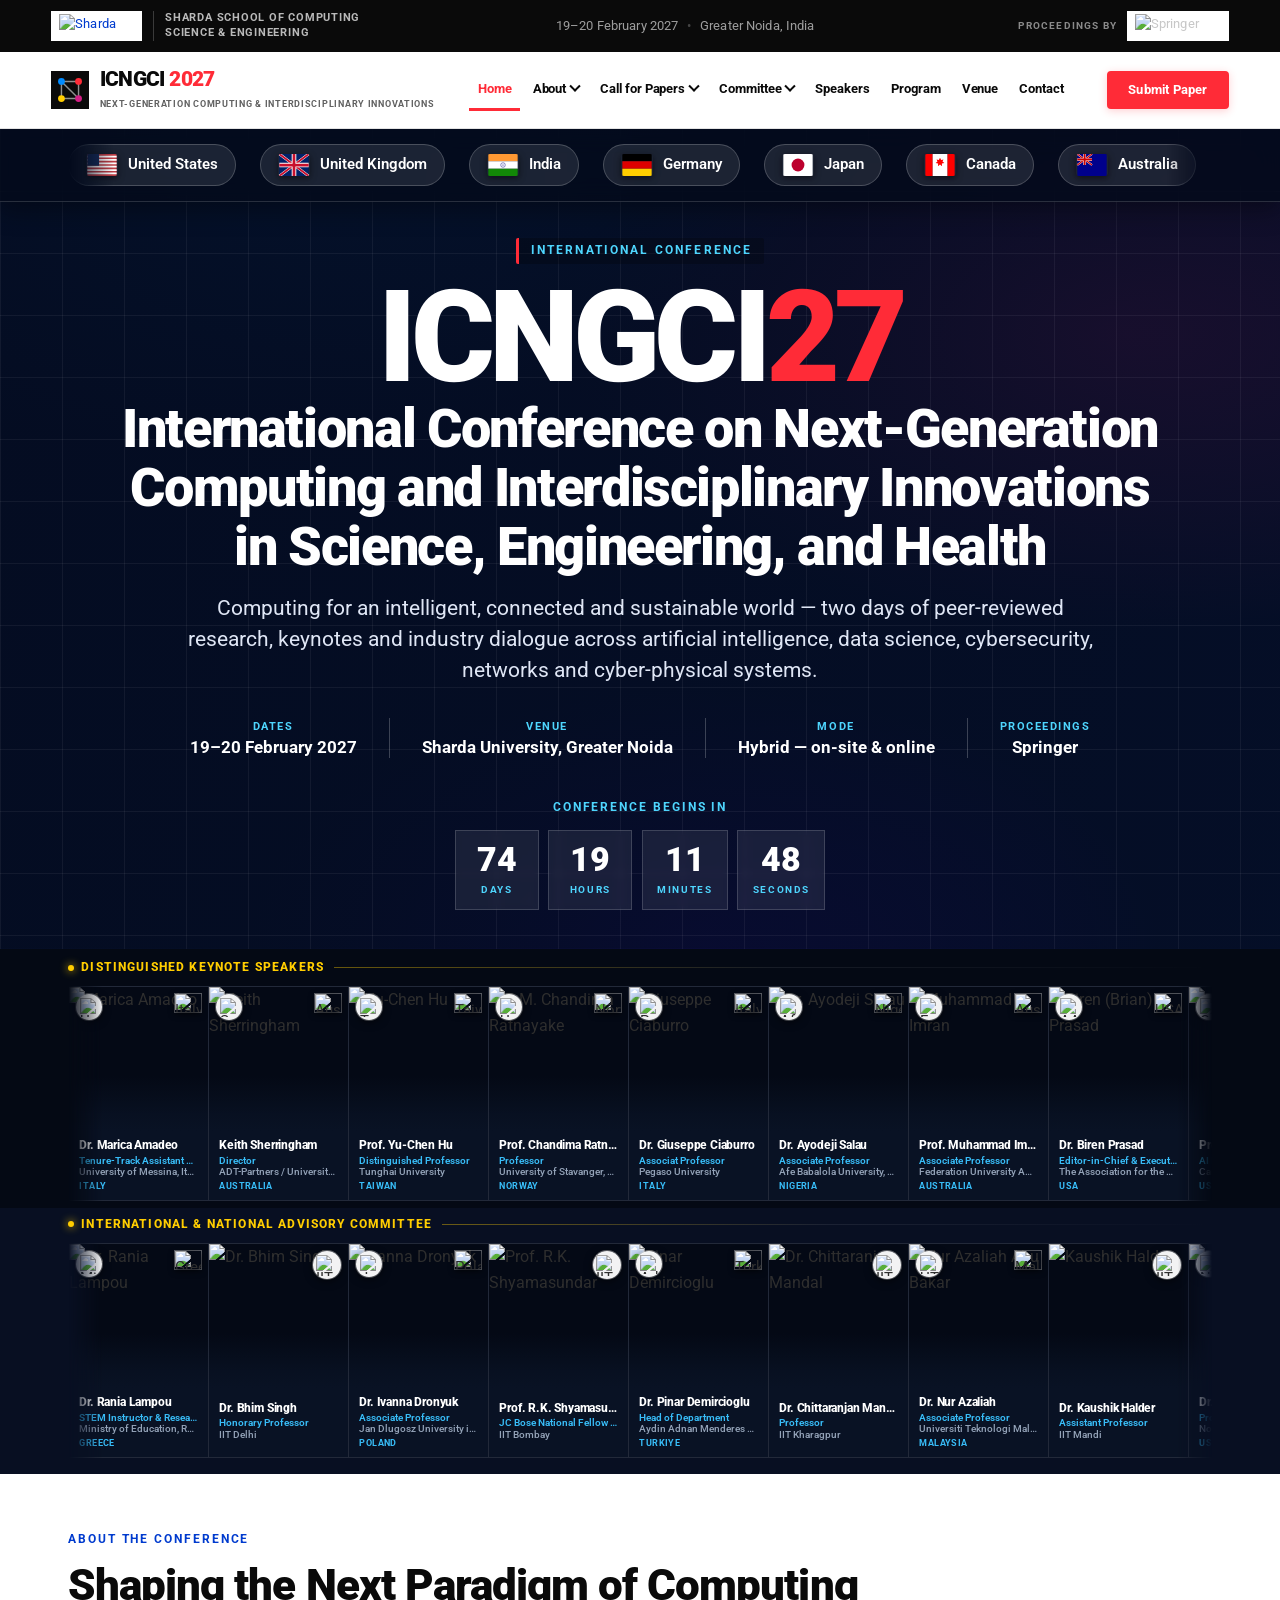
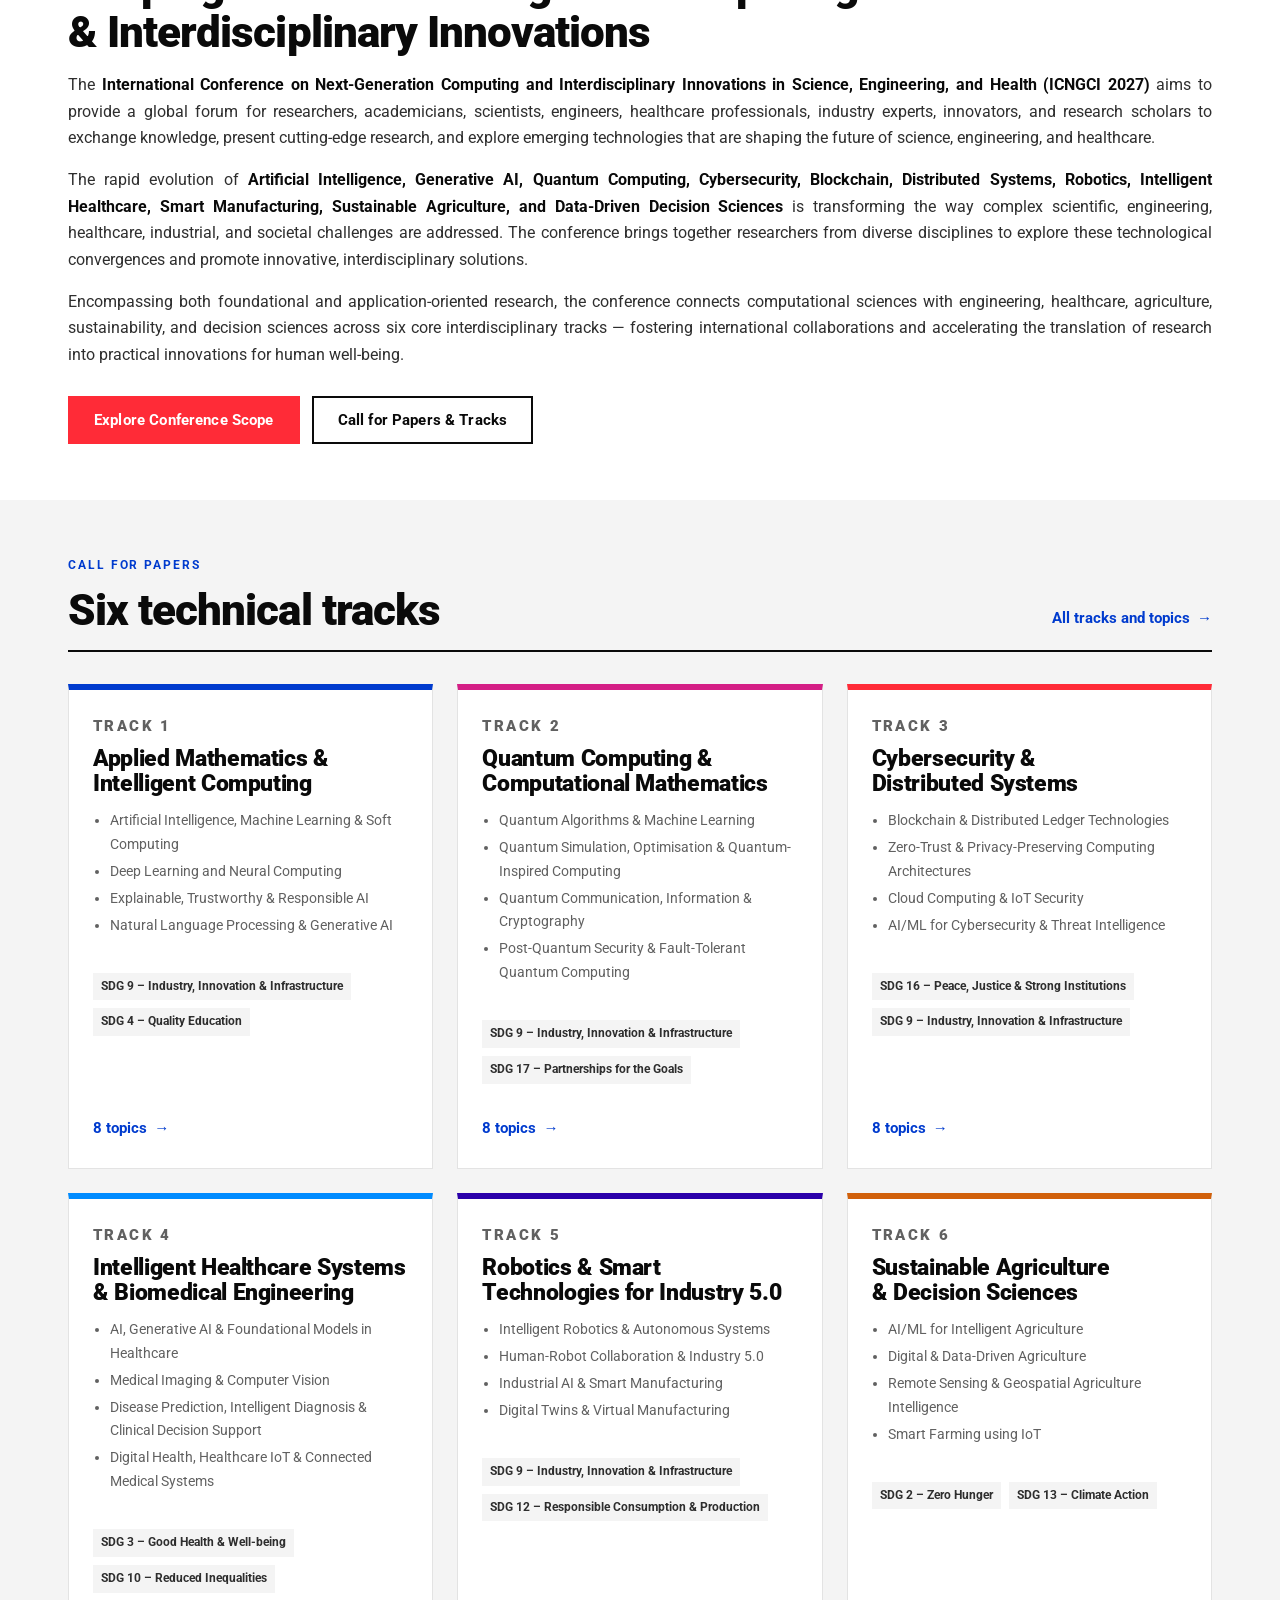
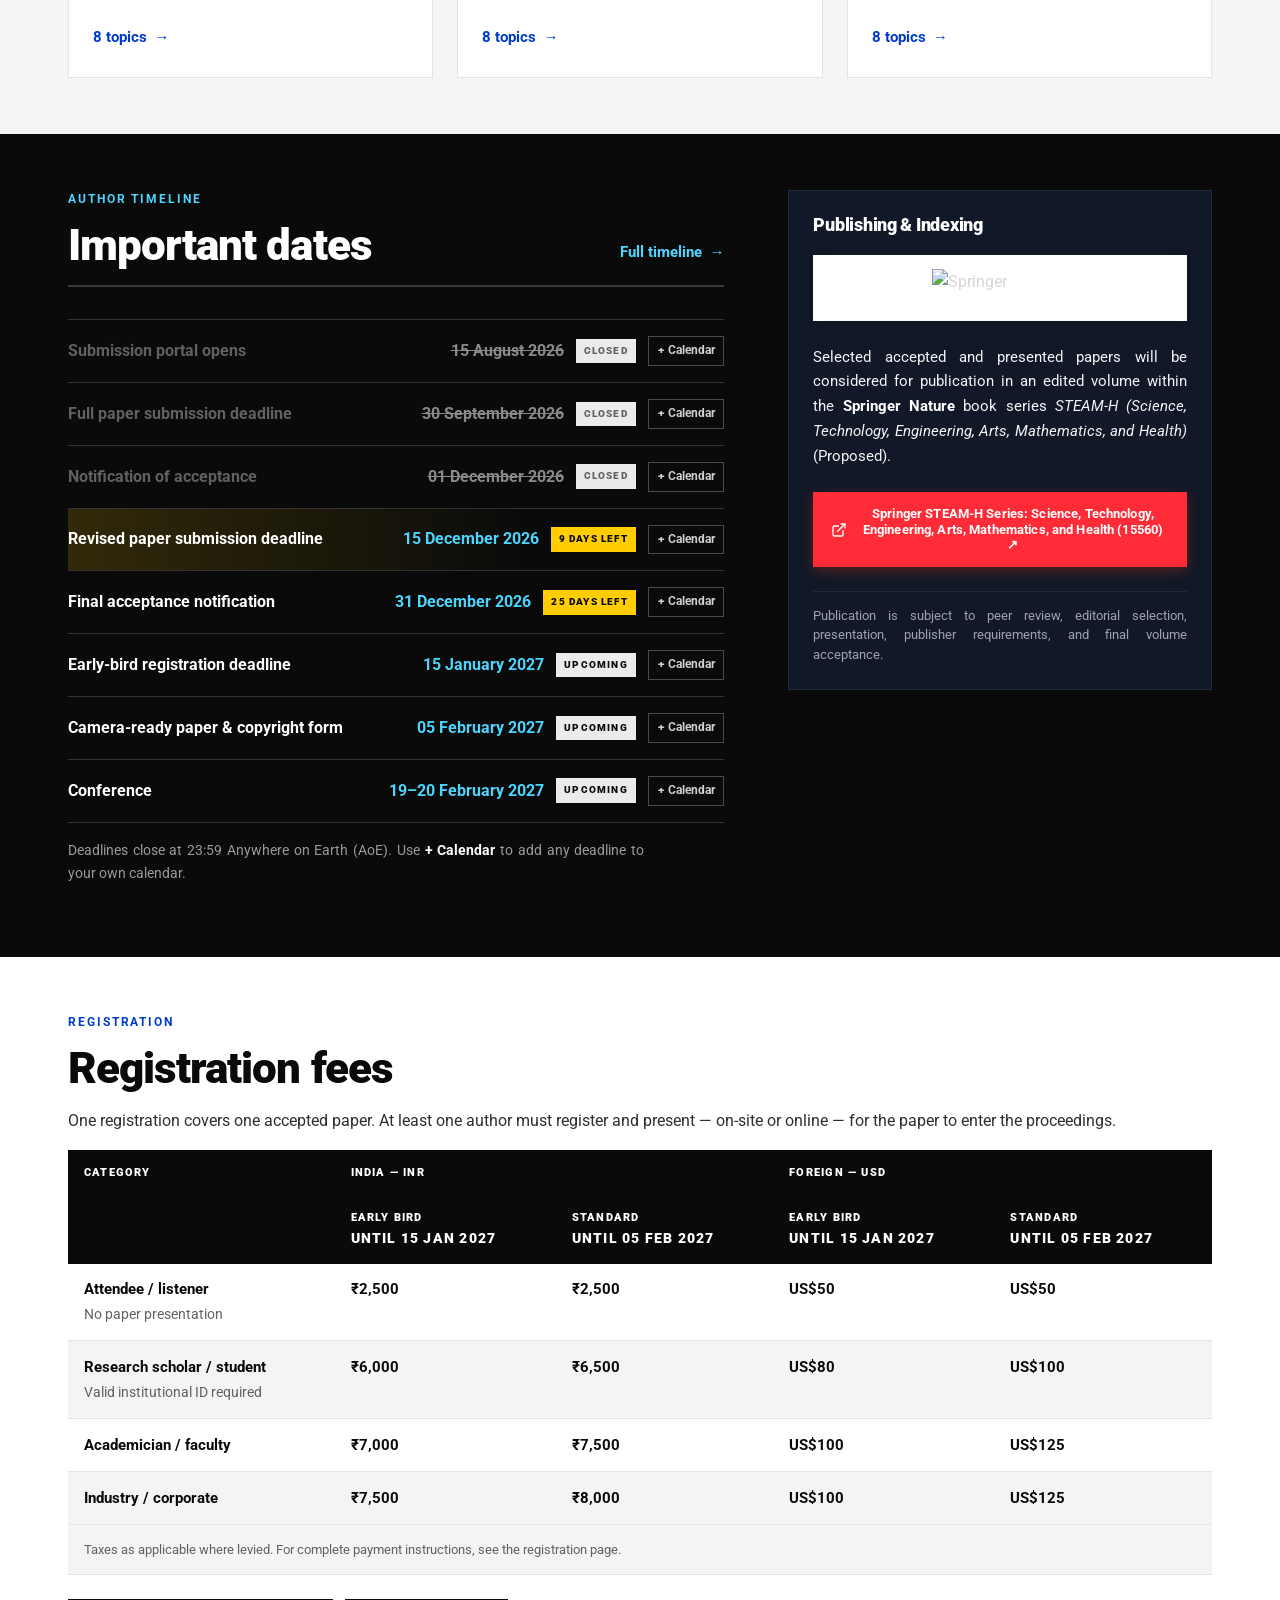
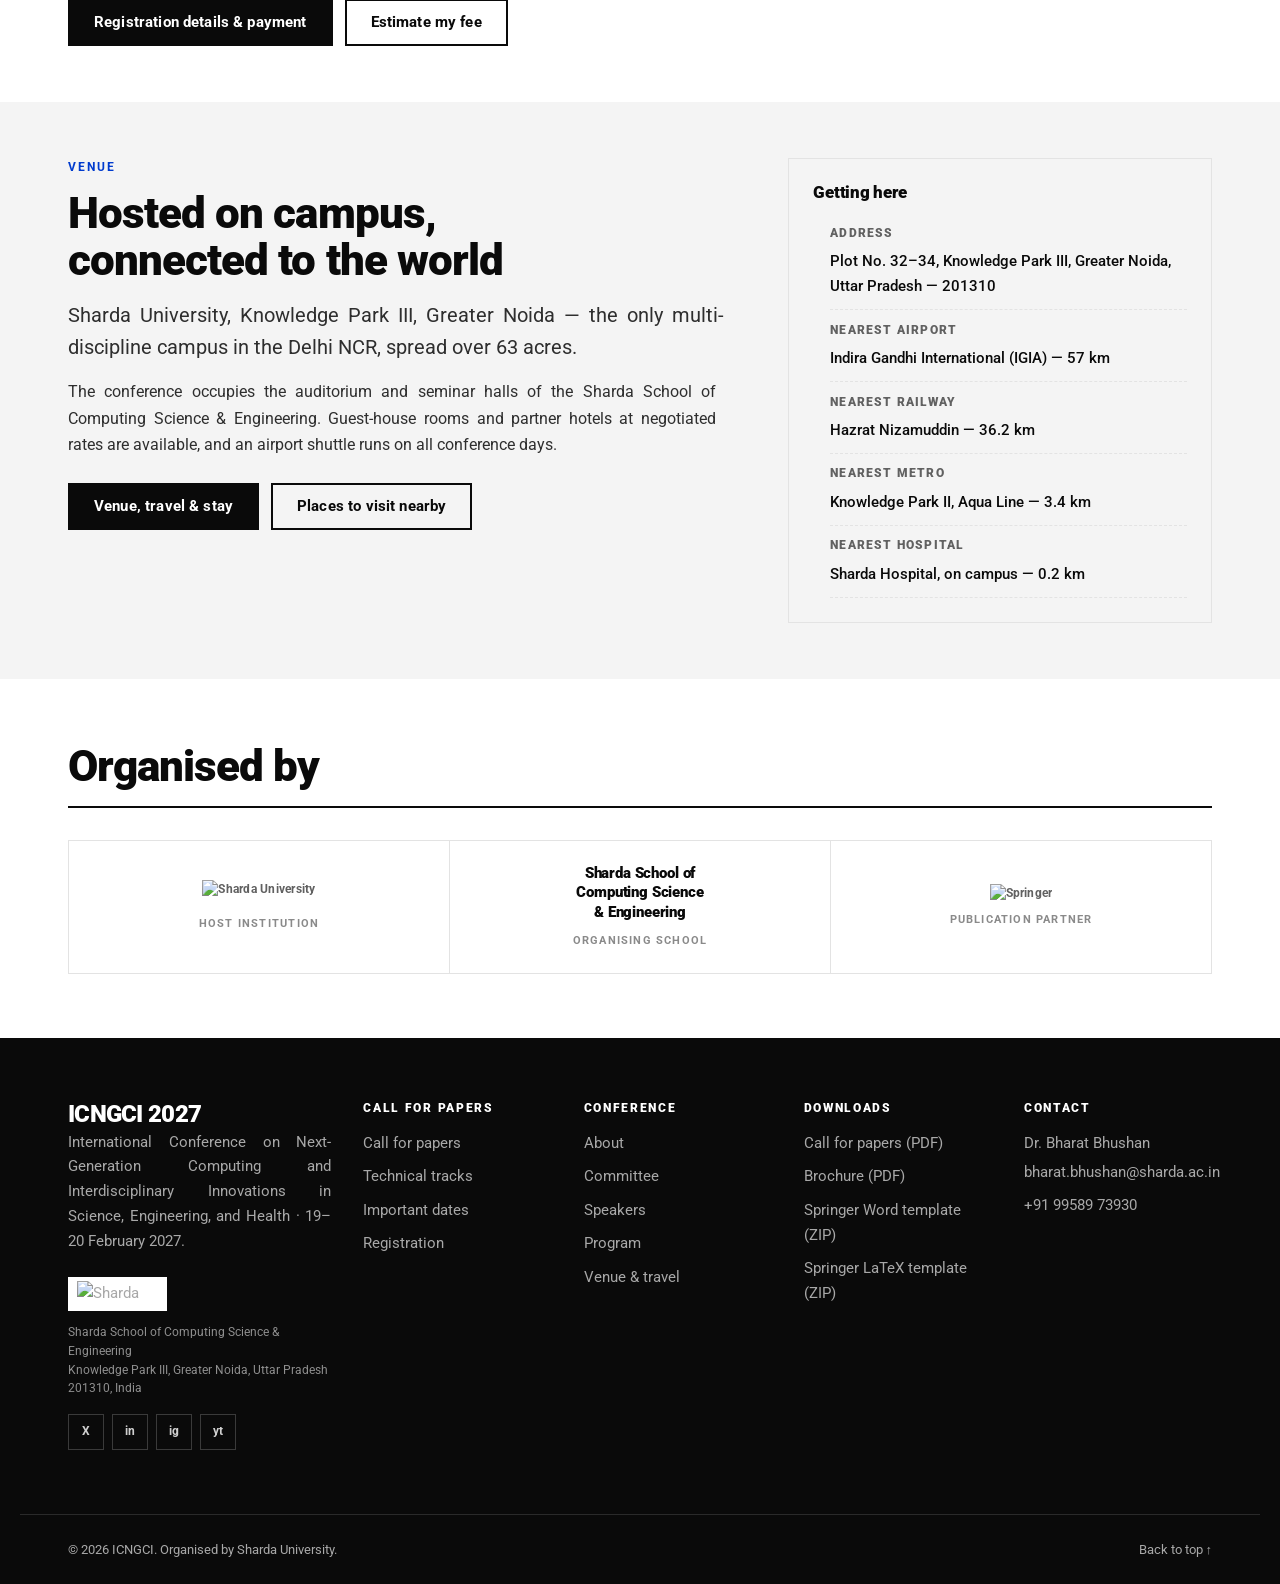
==== commit a958c720: "Update publication series naming and portrait" ====
--- a/index.html
+++ b/index.html
@@ -2106,11 +2106,11 @@
 <div style="background:#ffffff;padding:0.85rem 1.25rem;margin-bottom:1.5rem;display:flex;justify-content:center;box-shadow:0 2px 8px rgba(0,0,0,0.15)">
 <img alt="Springer" height="163" src="assets/img/logos/springer.jpg" style="height:38px;width:auto;object-fit:contain" width="584"/>
 </div>
-<p style="color:#f3f4f6;font-size:0.9375rem;line-height:1.65;margin-bottom:1.5rem;">Selected accepted and presented papers will be considered for publication in an edited volume within the <strong>Springer Nature</strong> book series <em>SteamH</em> (Proposed).</p>
+<p style="color:#f3f4f6;font-size:0.9375rem;line-height:1.65;margin-bottom:1.5rem;">Selected accepted and presented papers will be considered for publication in an edited volume within the <strong>Springer Nature</strong> book series <em>STEAM-H (Science, Technology, Engineering, Arts, Mathematics, and Health)</em> (Proposed).</p>
 <div style="margin-bottom:1.5rem;">
 <a class="btn btn--accent btn--sm btn--block" href="https://link.springer.com/series/15560" rel="noopener" style="display:inline-flex;align-items:center;justify-content:center;gap:0.6rem;text-align:center;color:#ffffff !important;padding:0.75rem 1rem;box-shadow:0 4px 12px rgba(235,59,20,0.3)" target="_blank">
 <svg fill="none" height="16" stroke="#ffffff" stroke-linecap="round" stroke-linejoin="round" stroke-width="2" style="flex-shrink:0;" viewbox="0 0 24 24" width="16"><path d="M18 13v6a2 2 0 0 1-2 2H5a2 2 0 0 1-2-2V8a2 2 0 0 1 2-2h6"></path><polyline points="15 3 21 3 21 9"></polyline><line x1="10" x2="21" y1="14" y2="3"></line></svg>
-<span style="color:#ffffff !important;font-weight:700">Springer SteamH Series (15560) ↗</span>
+<span style="color:#ffffff !important;font-weight:700">Springer STEAM-H Series: Science, Technology, Engineering, Arts, Mathematics, and Health (15560) ↗</span>
 </a>
 </div>
 <p style="color:#9ca3af;font-size:0.825rem;line-height:1.5;border-top:1px solid #1f2937;padding-top:0.85rem;margin-bottom:0;">Publication is subject to peer review, editorial selection, presentation, publisher requirements, and final volume acceptance.</p>
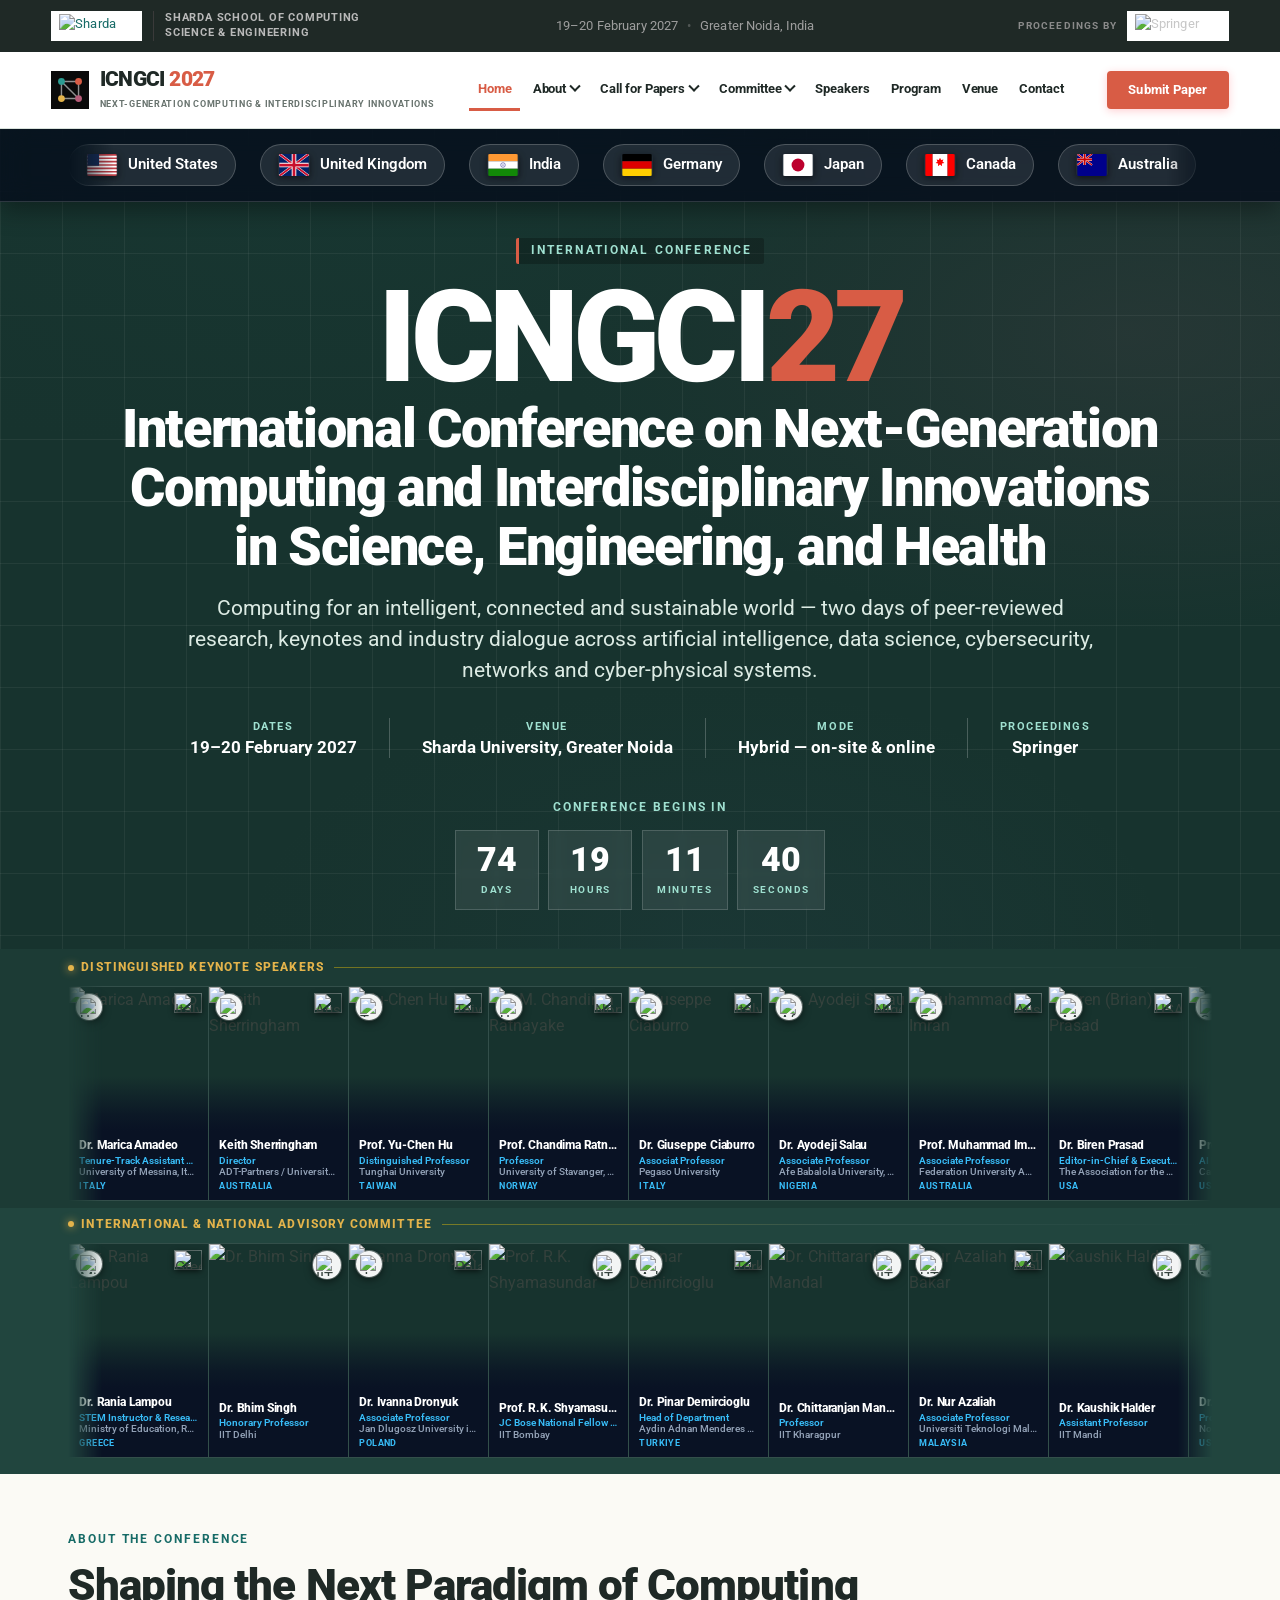
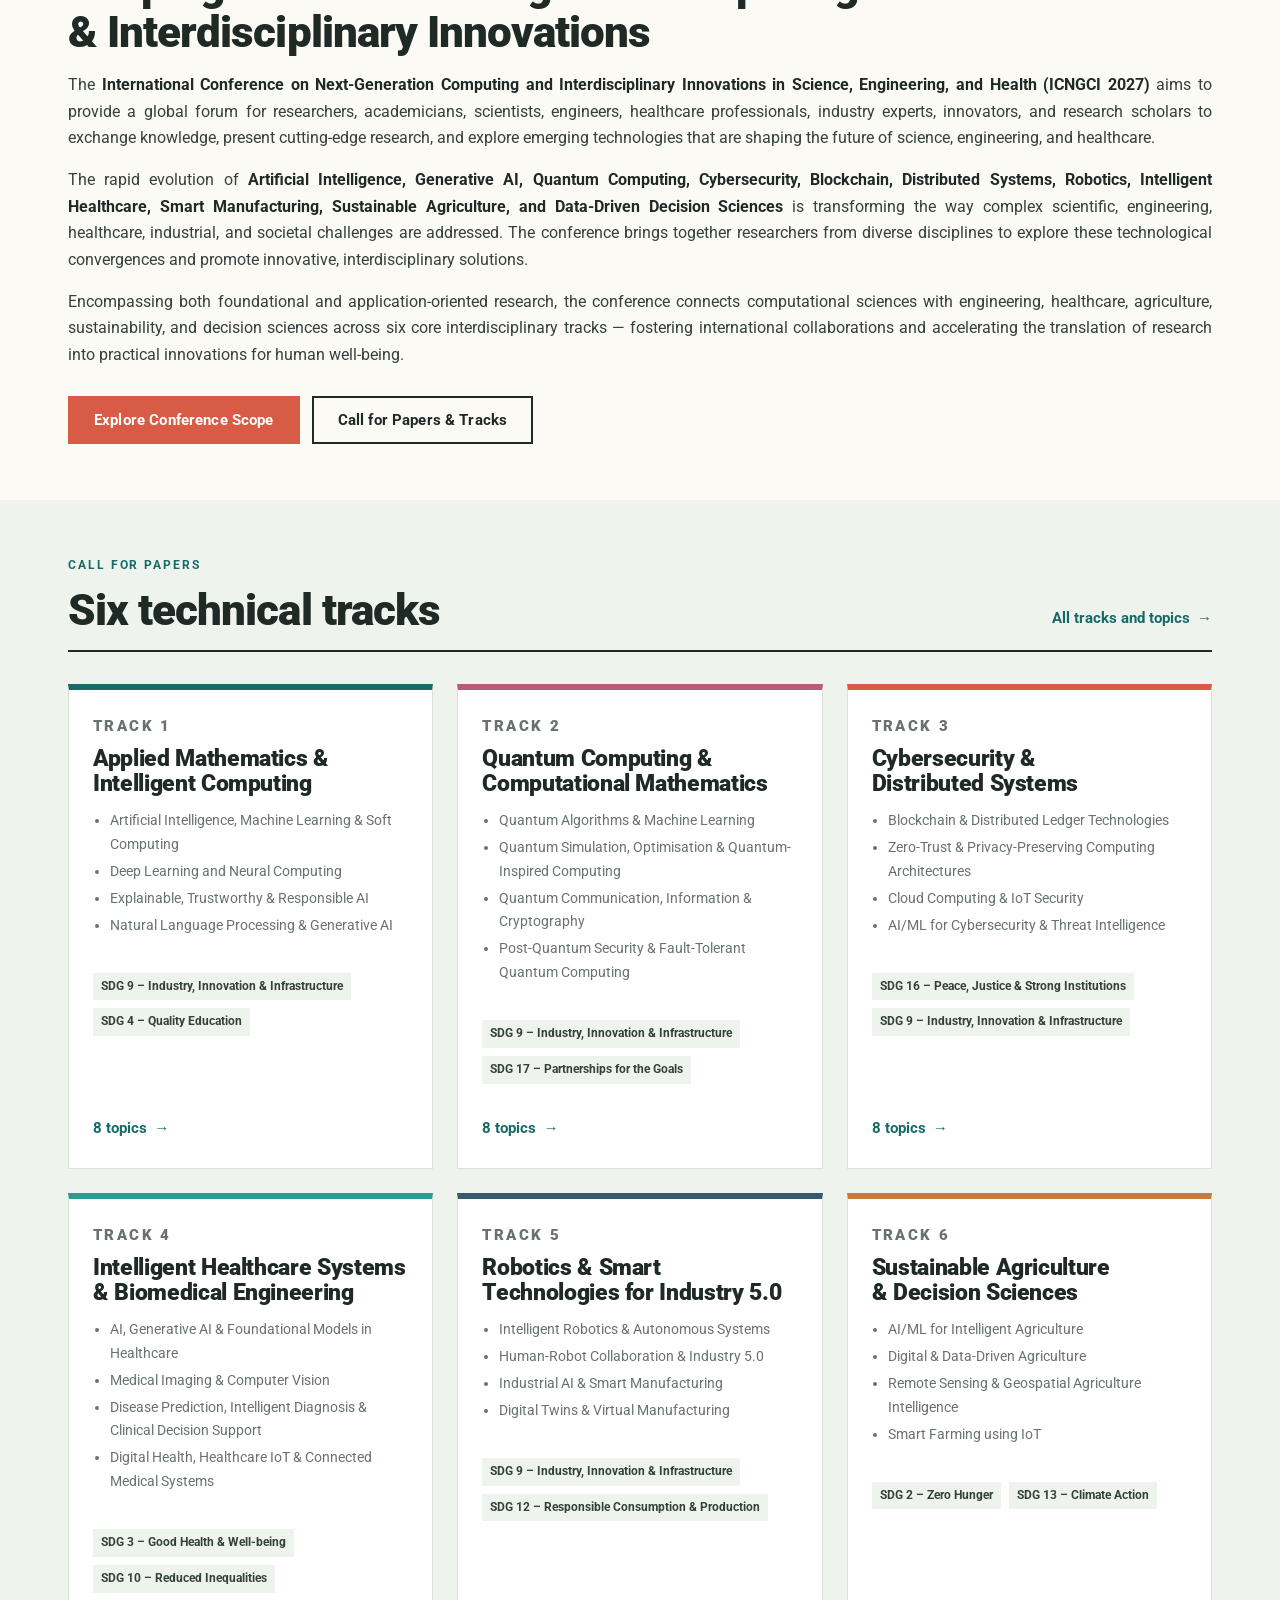
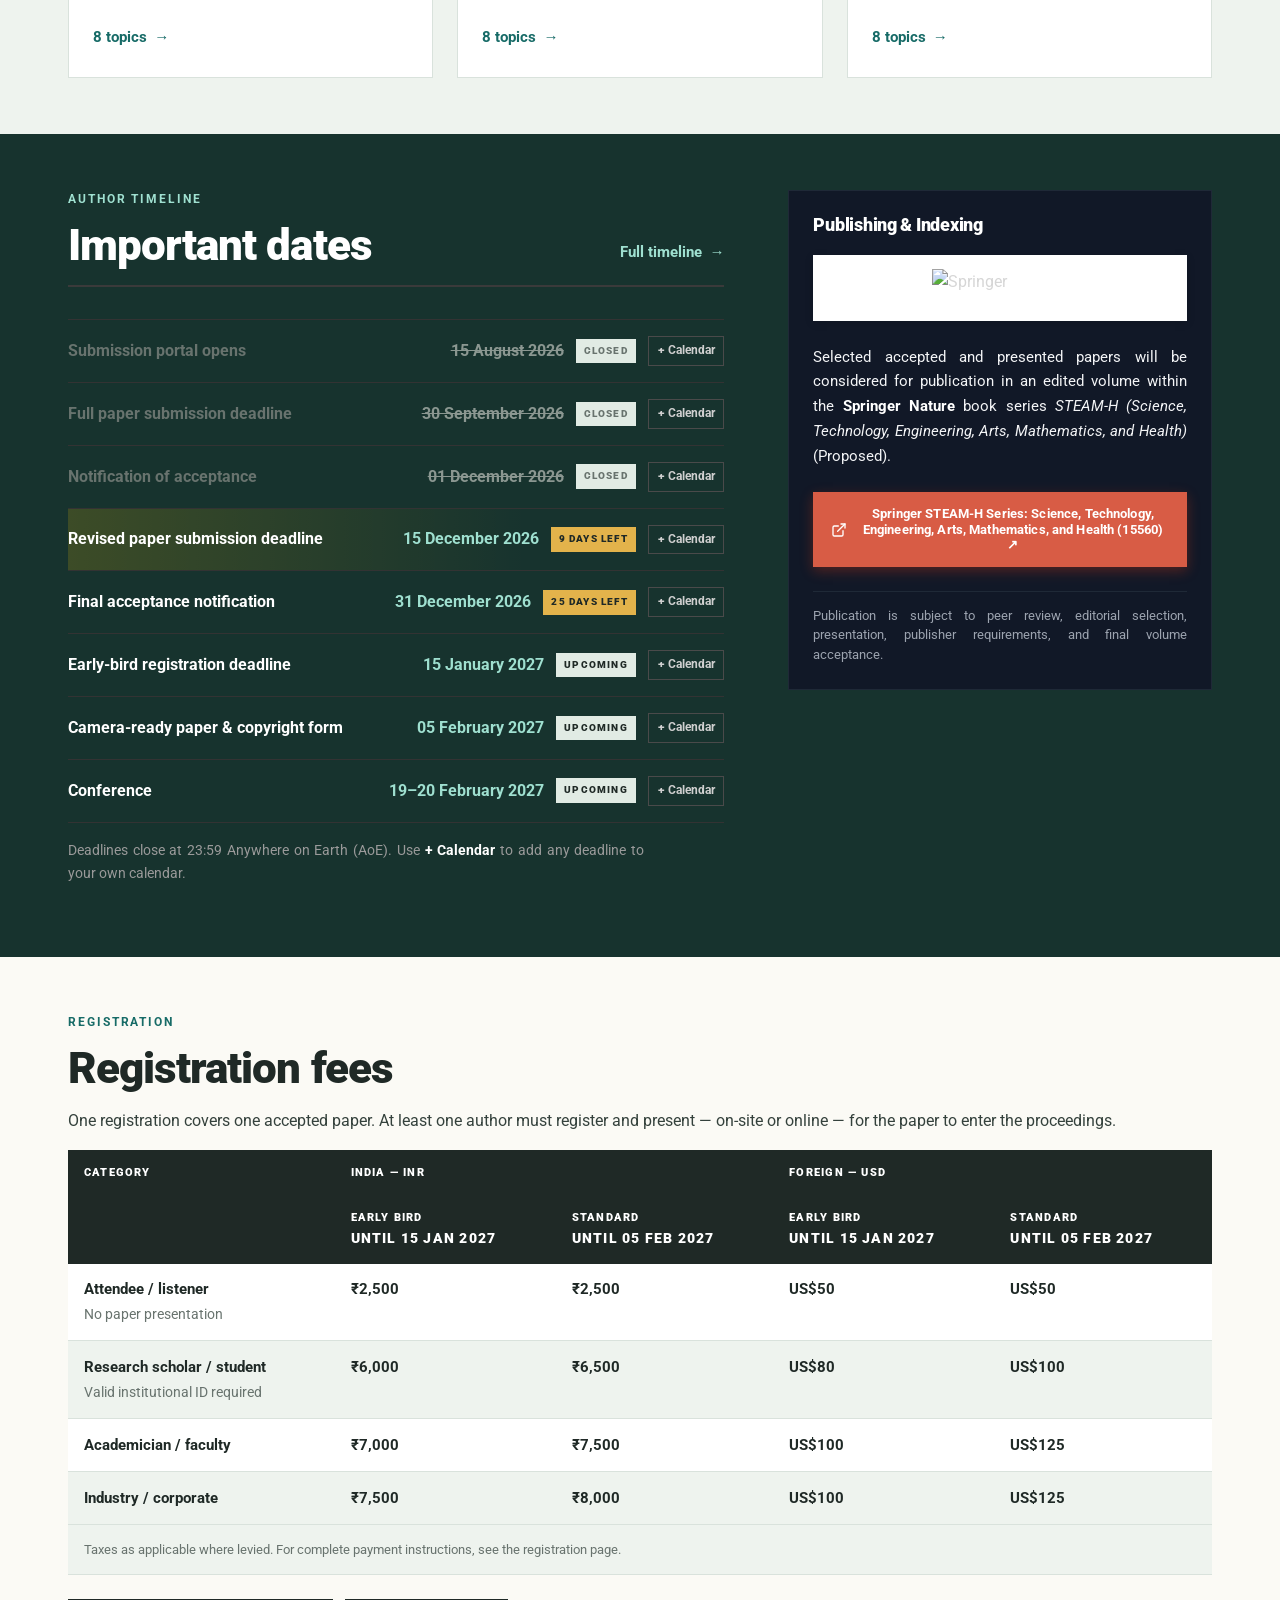
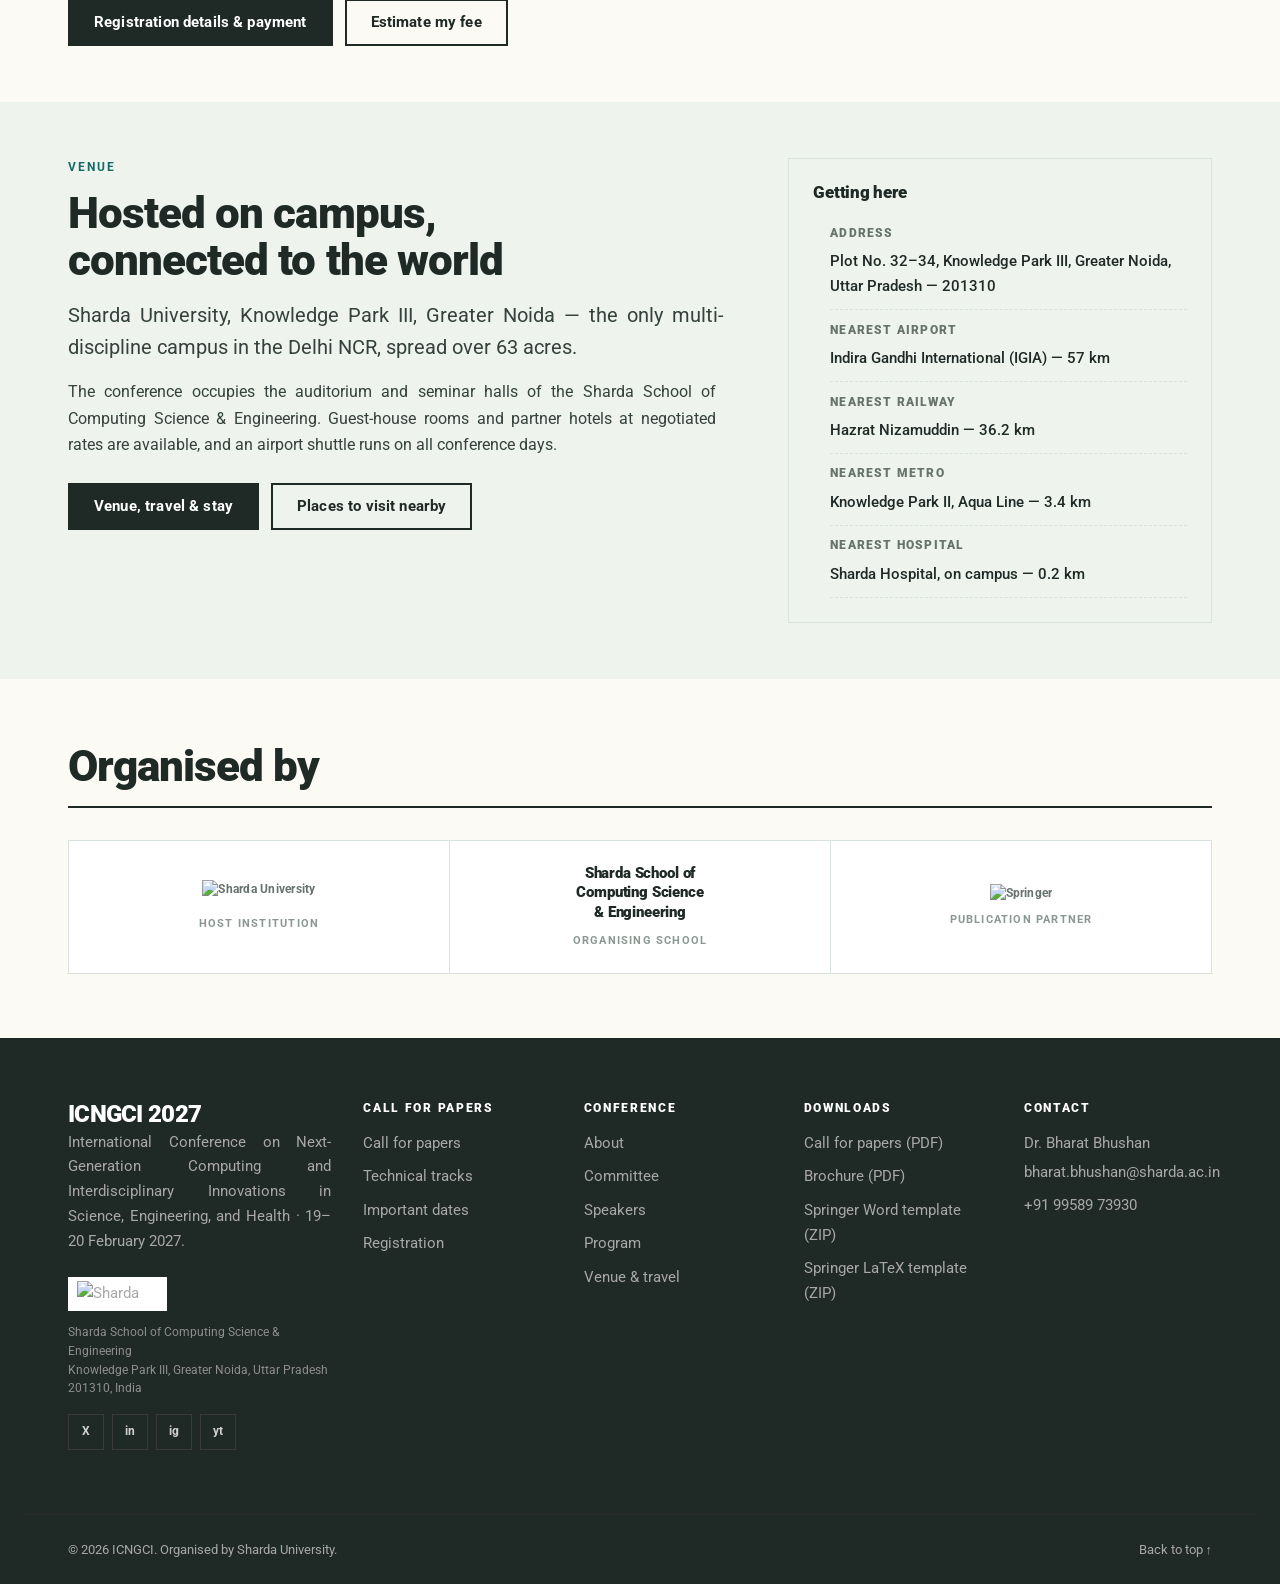
==== commit c6fabe51: "Refresh website color palette" ====
--- a/index.html
+++ b/index.html
@@ -45,10 +45,10 @@
 <svg aria-hidden="true" class="brand__mark" focusable="false" viewbox="0 0 40 40">
 <rect fill="#0a0a0a" height="40" width="40"></rect>
 <path d="M11 11h18M11 11v18M29 11v18M11 29h18M11 11l18 18" opacity=".55" stroke="#ffffff" stroke-width="1.5"></path>
-<circle cx="11" cy="11" fill="#008bff" r="3.6"></circle>
-<circle cx="29" cy="11" fill="#ff2b37" r="3.6"></circle>
-<circle cx="11" cy="29" fill="#ffcd00" r="3.6"></circle>
-<circle cx="29" cy="29" fill="#d41e85" r="3.6"></circle>
+<circle cx="11" cy="11" fill="#2b9c91" r="3.6"></circle>
+<circle cx="29" cy="11" fill="#d85c45" r="3.6"></circle>
+<circle cx="11" cy="29" fill="#e3b34b" r="3.6"></circle>
+<circle cx="29" cy="29" fill="#b65c78" r="3.6"></circle>
 </svg>
 <span>
 <span class="brand__name">ICNGCI<span> 2027</span></span>
--- a/assets/css/main.css
+++ b/assets/css/main.css
@@ -1,8 +1,7 @@
 /* ==========================================================================
    ICNGCI 2027 — Design system
-   Visual language adapted from the MIT Department of Chemistry site:
-   Roboto throughout, heavy display weights, squared geometry, white canvas,
-   generous whitespace, saturated multi-hue accents used sparingly.
+  Roboto throughout, heavy display weights, squared geometry, warm ivory canvas,
+  generous whitespace, and a botanical teal / coral / amber accent system.
    ========================================================================== */
 
 /* --------------------------------------------------------------------------
@@ -14,37 +13,37 @@
   --font-mono: ui-monospace, SFMono-Regular, Menlo, Consolas, monospace;
 
   /* Neutrals */
-  --ink: #0a0a0a;
-  --ink-2: #2e2e2e;
-  --muted: #616161;
-  --muted-2: #8a8a8a;
-  --line: #e3e3e3;
-  --line-strong: #c9c9c9;
-  --surface: #ffffff;
-  --surface-2: #f4f4f4;
-  --surface-3: #ebebeb;
-  --inverse: #0a0a0a;
-
-  /* Accents (MIT-Chemistry-style saturated palette) */
-  --blue: #003bce;
-  --blue-bright: #008bff;
-  --violet: #2b00aa;
-  --red: #ff2b37;
-  --magenta: #d41e85;
-  --orange: #d1600a;
-  --cyan: #4ed5fd;
-  --gold: #ffcd00;
+  --ink: #1f2926;
+  --ink-2: #34413c;
+  --muted: #68736e;
+  --muted-2: #8b9791;
+  --line: #d9e2dc;
+  --line-strong: #bdcdc3;
+  --surface: #fbfaf5;
+  --surface-2: #eef3ee;
+  --surface-3: #e1ebe4;
+  --inverse: #17332e;
+
+  /* Accents: botanical teal, coral, berry, slate, amber, and mint */
+  --blue: #176b67;
+  --blue-bright: #2b9c91;
+  --violet: #385a71;
+  --red: #d85c45;
+  --magenta: #b65c78;
+  --orange: #c8793c;
+  --cyan: #9fe0d0;
+  --gold: #e3b34b;
 
   --primary: var(--blue);
   --accent: var(--red);
 
   /* Track colour coding */
-  --t1: #003bce;
-  --t2: #d41e85;
-  --t3: #ff2b37;
-  --t4: #008bff;
-  --t5: #2b00aa;
-  --t6: #d1600a;
+  --t1: #176b67;
+  --t2: #b65c78;
+  --t3: #d85c45;
+  --t4: #2b9c91;
+  --t5: #385a71;
+  --t6: #c8793c;
 
   /* Layout */
   --wrap: 1240px;
@@ -702,7 +701,7 @@
   display: inline-flex;
   align-items: center;
   gap: 0.5rem;
-  background: var(--gold, #ffcd00);
+  background: var(--gold);
   color: #0a0a0a;
   font-weight: 900;
   font-size: 0.825rem;
@@ -820,12 +819,12 @@
 .hero {
   position: relative;
   color: #fff;
-  background-color: #061436;
+  background-color: #17332e;
   background-image:
-    linear-gradient(105deg, rgba(4, 12, 33, 0.96) 0%, rgba(4, 12, 33, 0.88) 45%, rgba(4, 12, 33, 0.72) 100%),
-    radial-gradient(1100px 520px at 15% 0%, rgba(0, 139, 255, 0.5), transparent 60%),
-    radial-gradient(900px 480px at 88% 25%, rgba(212, 30, 133, 0.42), transparent 62%),
-    radial-gradient(700px 400px at 55% 100%, rgba(43, 0, 170, 0.55), transparent 65%),
+    linear-gradient(105deg, rgba(23, 51, 46, 0.96) 0%, rgba(23, 51, 46, 0.88) 45%, rgba(23, 51, 46, 0.72) 100%),
+    radial-gradient(1100px 520px at 15% 0%, rgba(43, 156, 145, 0.5), transparent 60%),
+    radial-gradient(900px 480px at 88% 25%, rgba(182, 92, 120, 0.42), transparent 62%),
+    radial-gradient(700px 400px at 55% 100%, rgba(56, 90, 113, 0.55), transparent 65%),
     url("../img/hero.jpg");
   background-size: cover;
   background-position: center;
@@ -892,7 +891,7 @@
 .hero__tag {
   font-size: clamp(1.05rem, 1.9vw, 1.3rem);
   line-height: 1.5;
-  color: #dfe6f5;
+  color: #dcebe4;
   max-width: 76ch;
   margin-left: auto;
   margin-right: auto;
@@ -983,21 +982,21 @@
   position: absolute;
   inset: 0;
   background:
-    radial-gradient(760px 340px at 12% 0%, rgba(0, 59, 206, 0.75), transparent 62%),
-    radial-gradient(620px 320px at 90% 100%, rgba(212, 30, 133, 0.5), transparent 64%);
+    radial-gradient(760px 340px at 12% 0%, rgba(43, 156, 145, 0.75), transparent 62%),
+    radial-gradient(620px 320px at 90% 100%, rgba(182, 92, 120, 0.5), transparent 64%);
 }
 .pagehead__inner { position: relative; z-index: 2; padding-block: clamp(2.5rem, 6vw, 4.5rem); }
 .pagehead h1 { color: #fff; margin-bottom: var(--sp-3); }
-.pagehead p { color: #d7dced; max-width: 62ch; margin: 0; }
+.pagehead p { color: #dcebe4; max-width: 62ch; margin: 0; }
 .pagehead .eyebrow { color: var(--cyan); }
 
 .breadcrumb {
   font-size: 0.8125rem;
-  color: #a8b2cc;
+  color: #b3c8be;
   margin: 0 0 var(--sp-5);
   max-width: none;
 }
-.breadcrumb a { color: #cfd6e8; text-decoration: none; }
+.breadcrumb a { color: #cfe1d8; text-decoration: none; }
 .breadcrumb a:hover { color: #fff; text-decoration: underline; }
 .breadcrumb span { opacity: 0.5; margin-inline: 0.4rem; }
 
@@ -1797,7 +1796,7 @@
   padding-block: clamp(2.25rem, 5vw, 3.5rem);
 }
 .cta-band h2 { color: #fff; margin-bottom: 0.5rem; }
-.cta-band p { color: #dce7ff; margin: 0; }
+.cta-band p { color: #dcebe4; margin: 0; }
 
 /* --------------------------------------------------------------------------
    26. Footer
@@ -1889,13 +1888,13 @@
 }
 
 .committee-showcase--speakers {
-  background: #040914;
+  background: #1c3b35;
   padding-top: 0.45rem;
 }
 
 .committee-showcase--national,
 .committee-showcase--advisory {
-  background: #080f22;
+  background: #21453e;
   padding-bottom: 0.85rem;
 }
 
@@ -1912,7 +1911,7 @@
   font-weight: 800;
   letter-spacing: 0.1em;
   text-transform: uppercase;
-  color: #ffcd00;
+  color: var(--gold);
   white-space: nowrap;
   display: inline-flex;
   align-items: center;
@@ -1925,8 +1924,8 @@
   width: 6px;
   height: 6px;
   border-radius: 50%;
-  background: #ffcd00;
-  box-shadow: 0 0 8px #ffcd00;
+  background: var(--gold);
+  box-shadow: 0 0 8px var(--gold);
 }
 
 .carousel-mini-head__line {
@@ -2076,7 +2075,7 @@
   position: relative;
   border-radius: 0;
   overflow: hidden;
-  background: #091122;
+  background: #1c3b35;
   border: 1px solid rgba(255, 255, 255, 0.1);
   border-right: none;
   box-shadow: none;
@@ -2093,7 +2092,7 @@
 .story-card:hover {
   transform: translateY(-3px);
   z-index: 5;
-  border-color: #008bff;
+  border-color: var(--blue-bright);
   box-shadow: 0 8px 20px rgba(0, 0, 0, 0.6);
 }
 
@@ -2102,7 +2101,7 @@
   width: 100%;
   height: 145px;
   overflow: hidden;
-  background: #040915;
+  background: #17332e;
 }
 
 .story-card__photo-frame::after {
@@ -2226,8 +2225,8 @@
 .story-card__badge--text {
   font-size: 0.6rem;
   font-weight: 800;
-  color: #ffcd00 !important;
-  border-color: rgba(255, 205, 0, 0.4) !important;
+  color: var(--gold) !important;
+  border-color: rgba(227, 179, 75, 0.4) !important;
   letter-spacing: 0.05em;
   text-transform: uppercase;
   padding: 0.18rem 0.45rem;
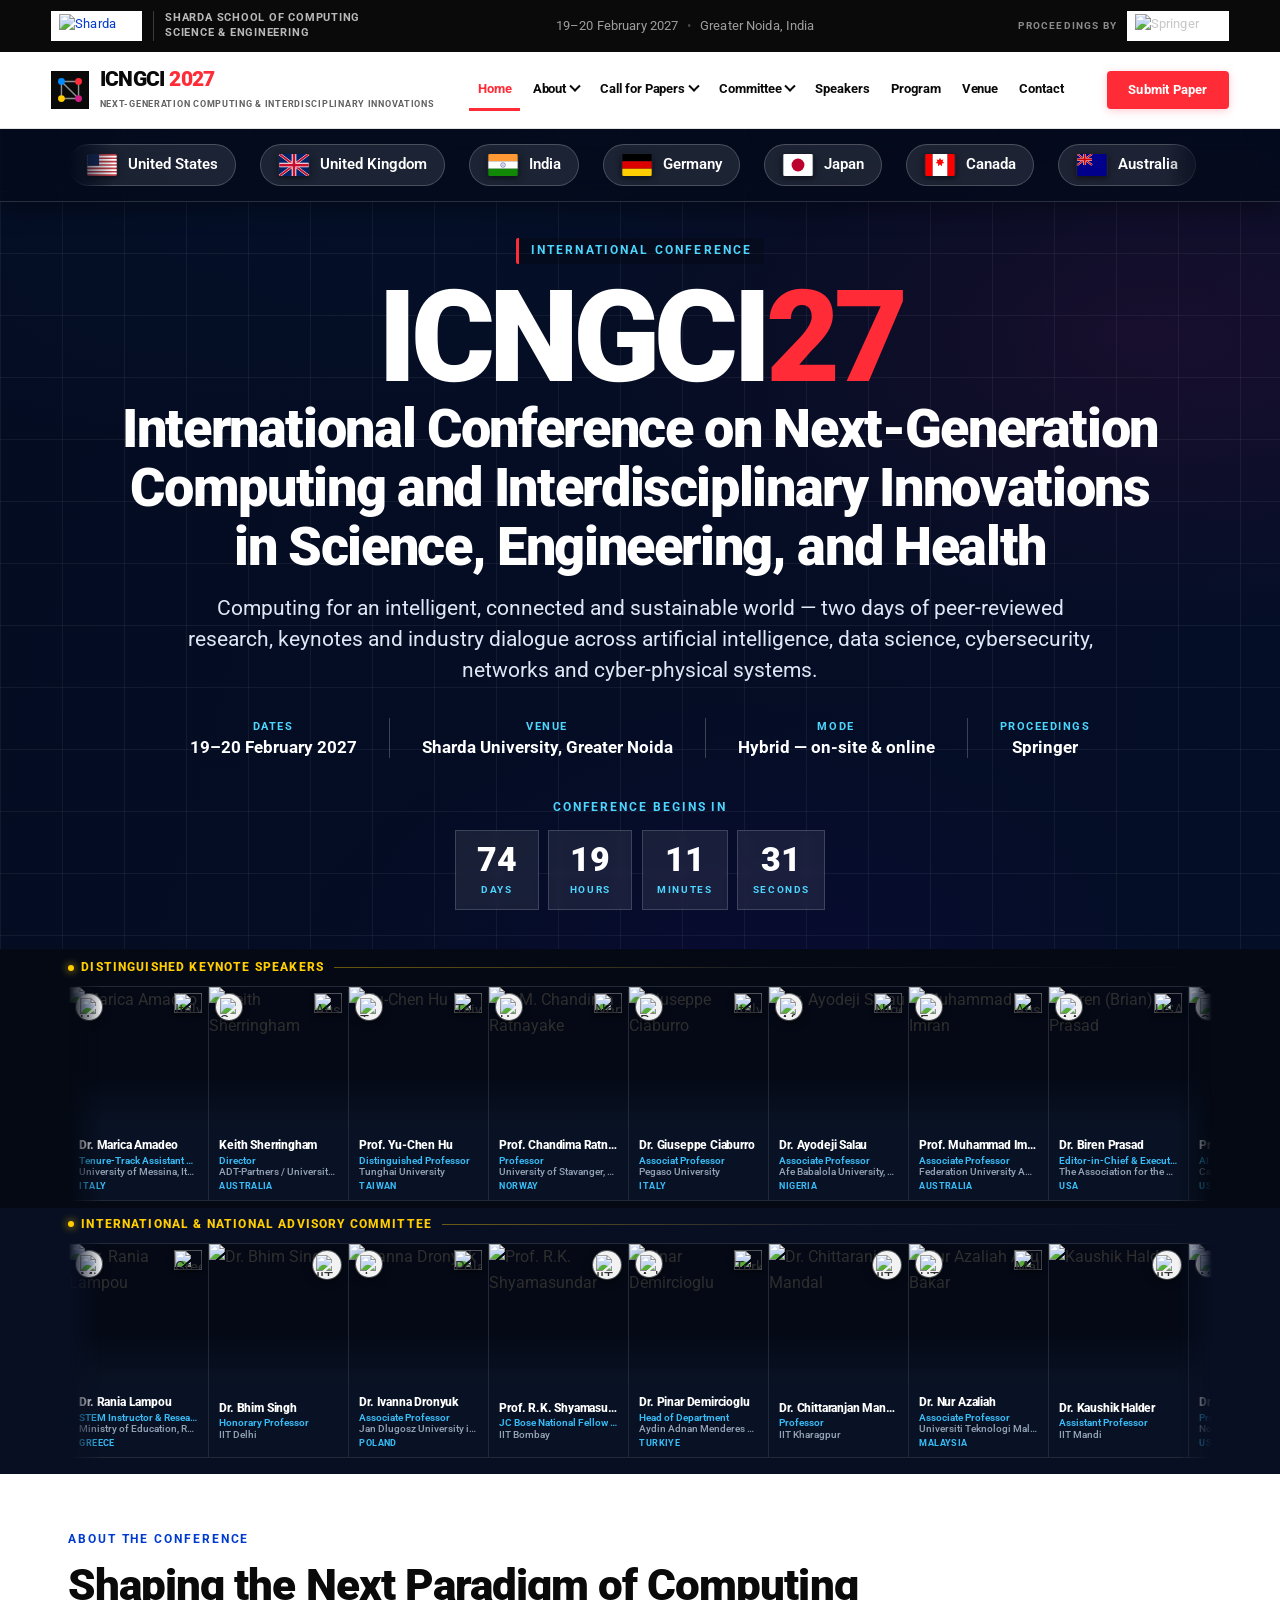
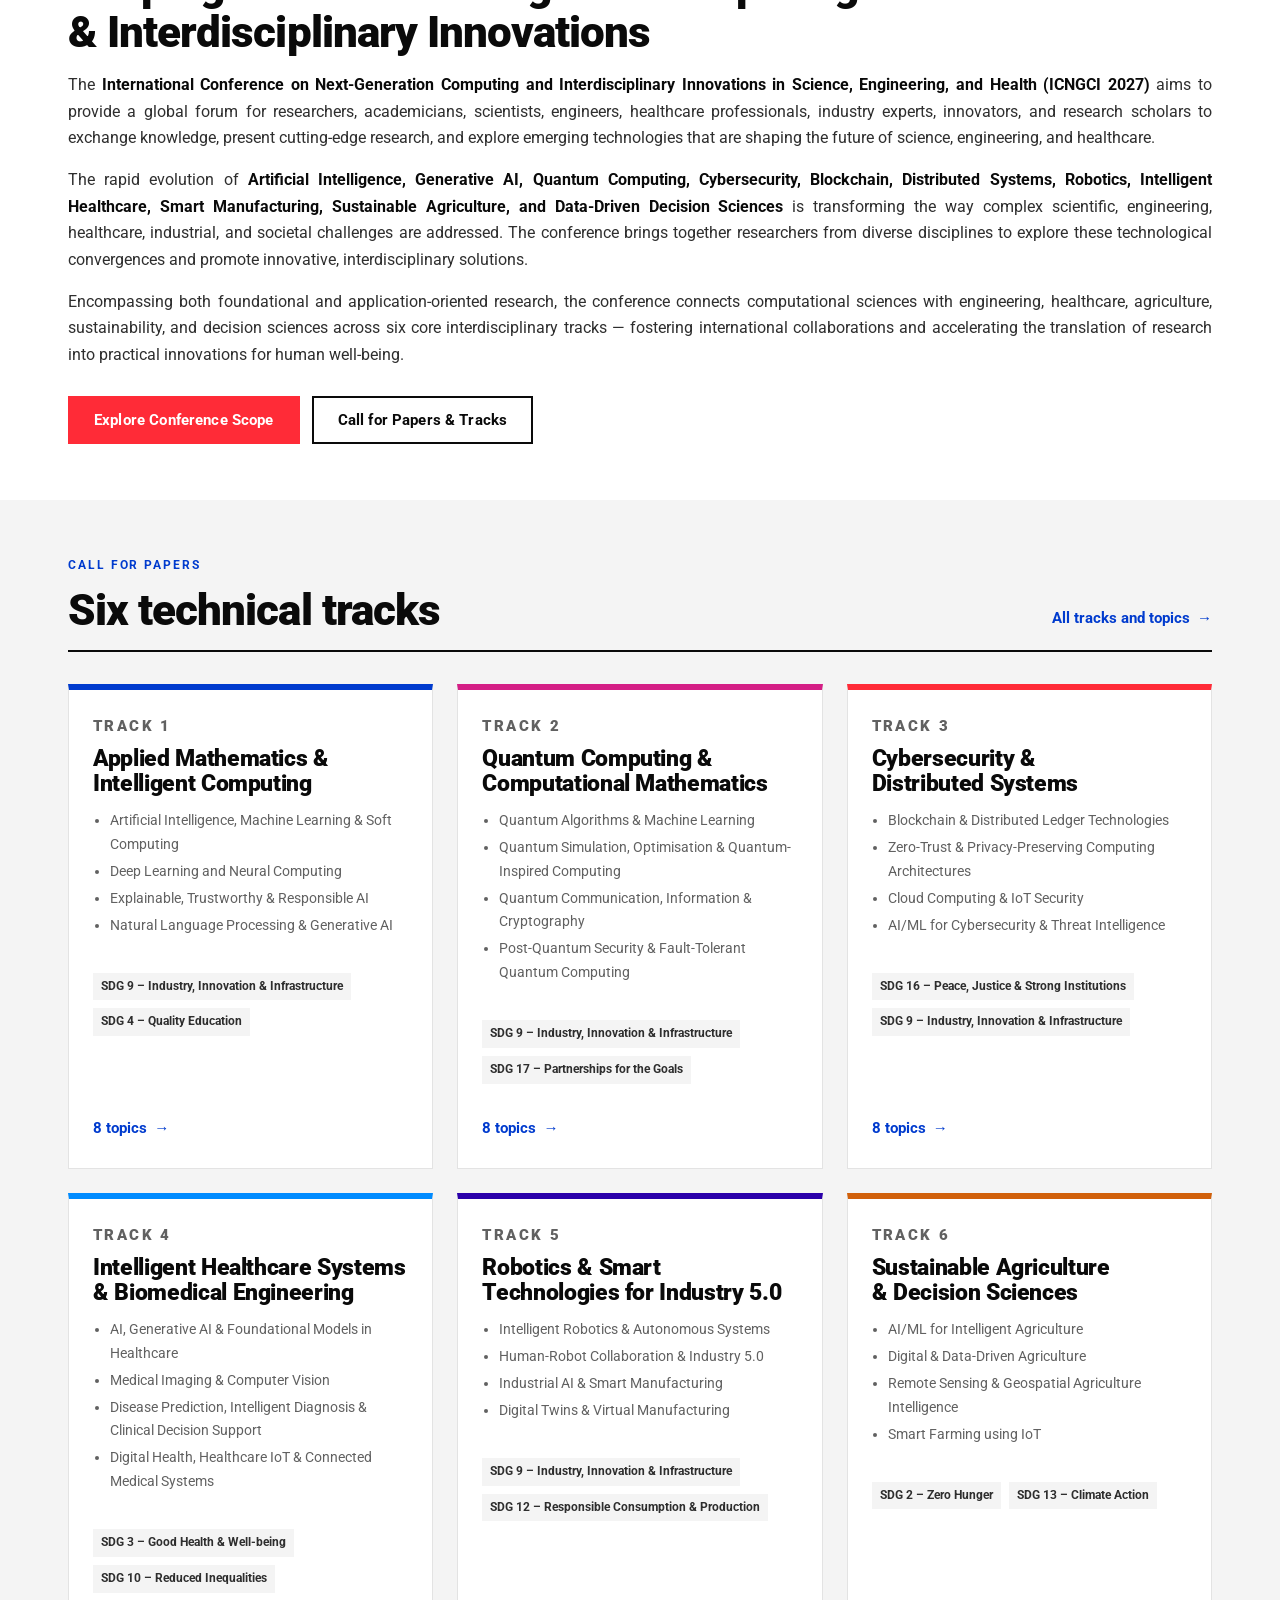
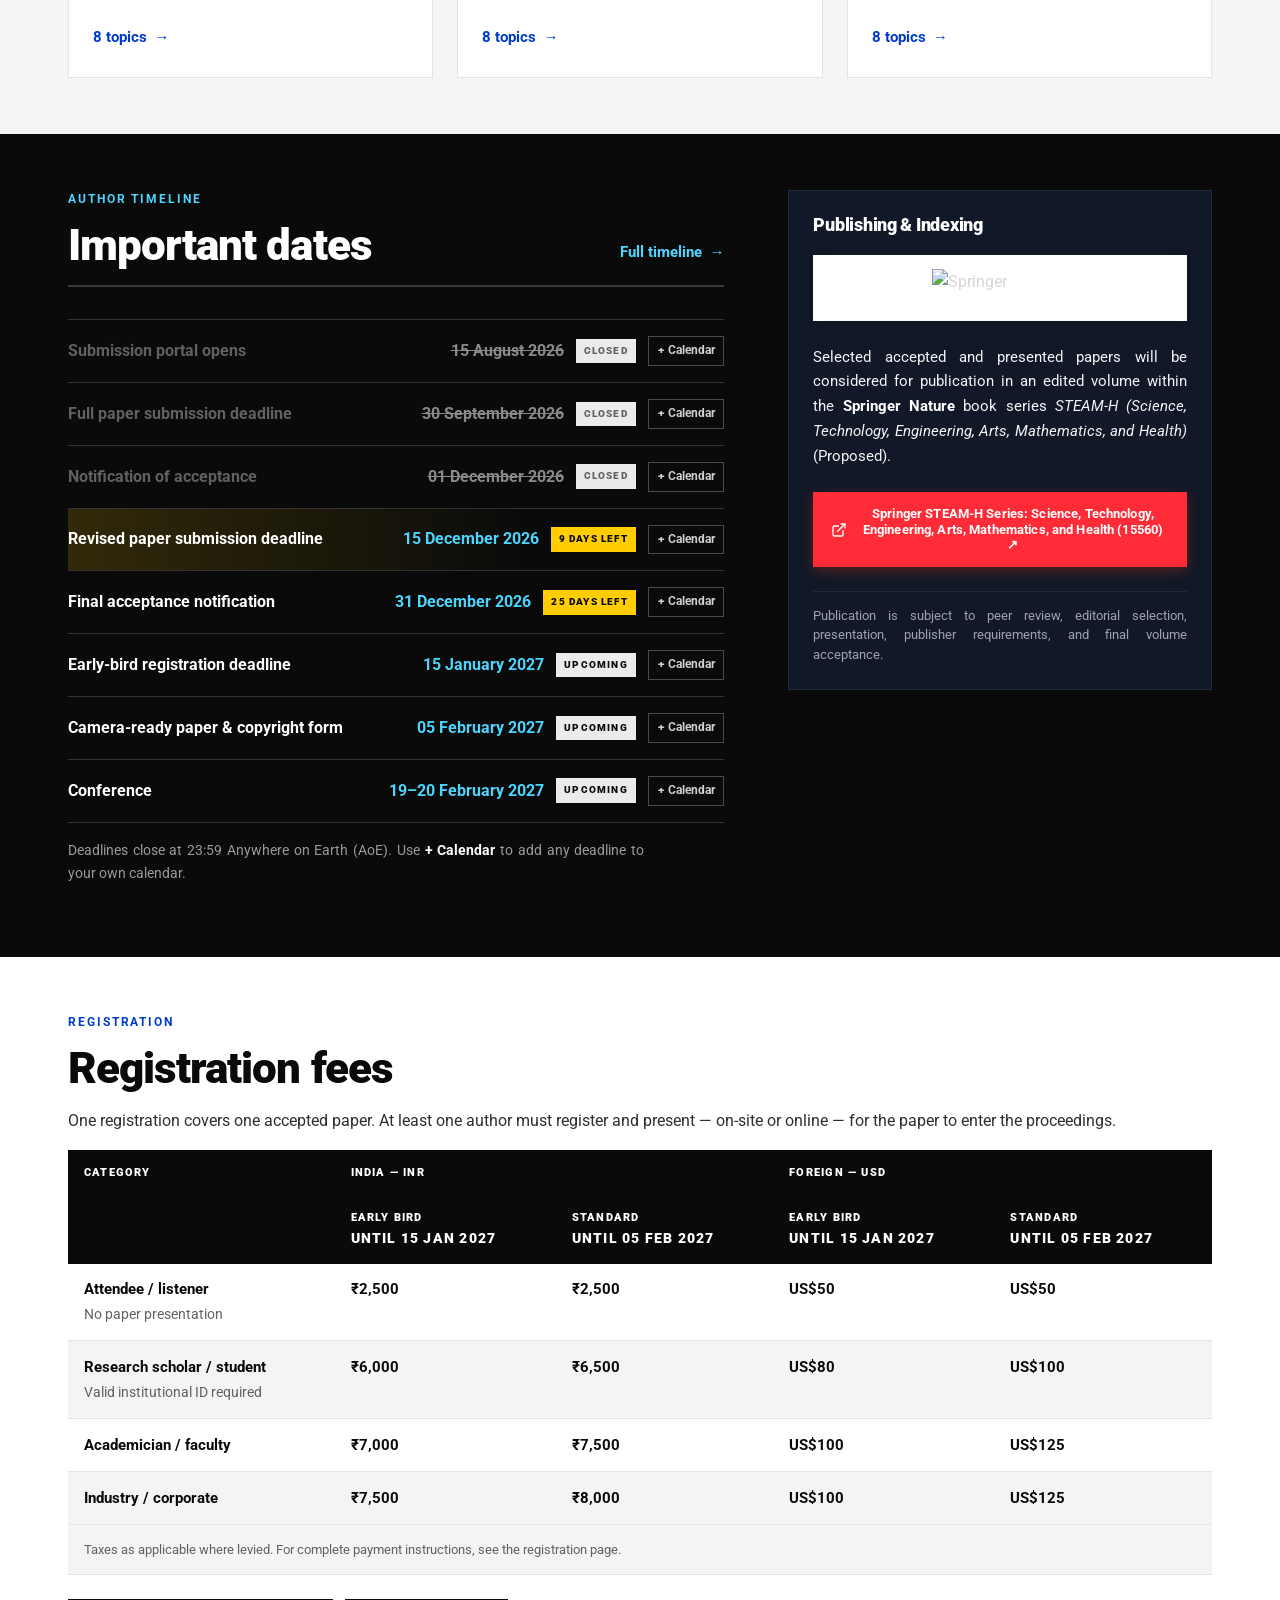
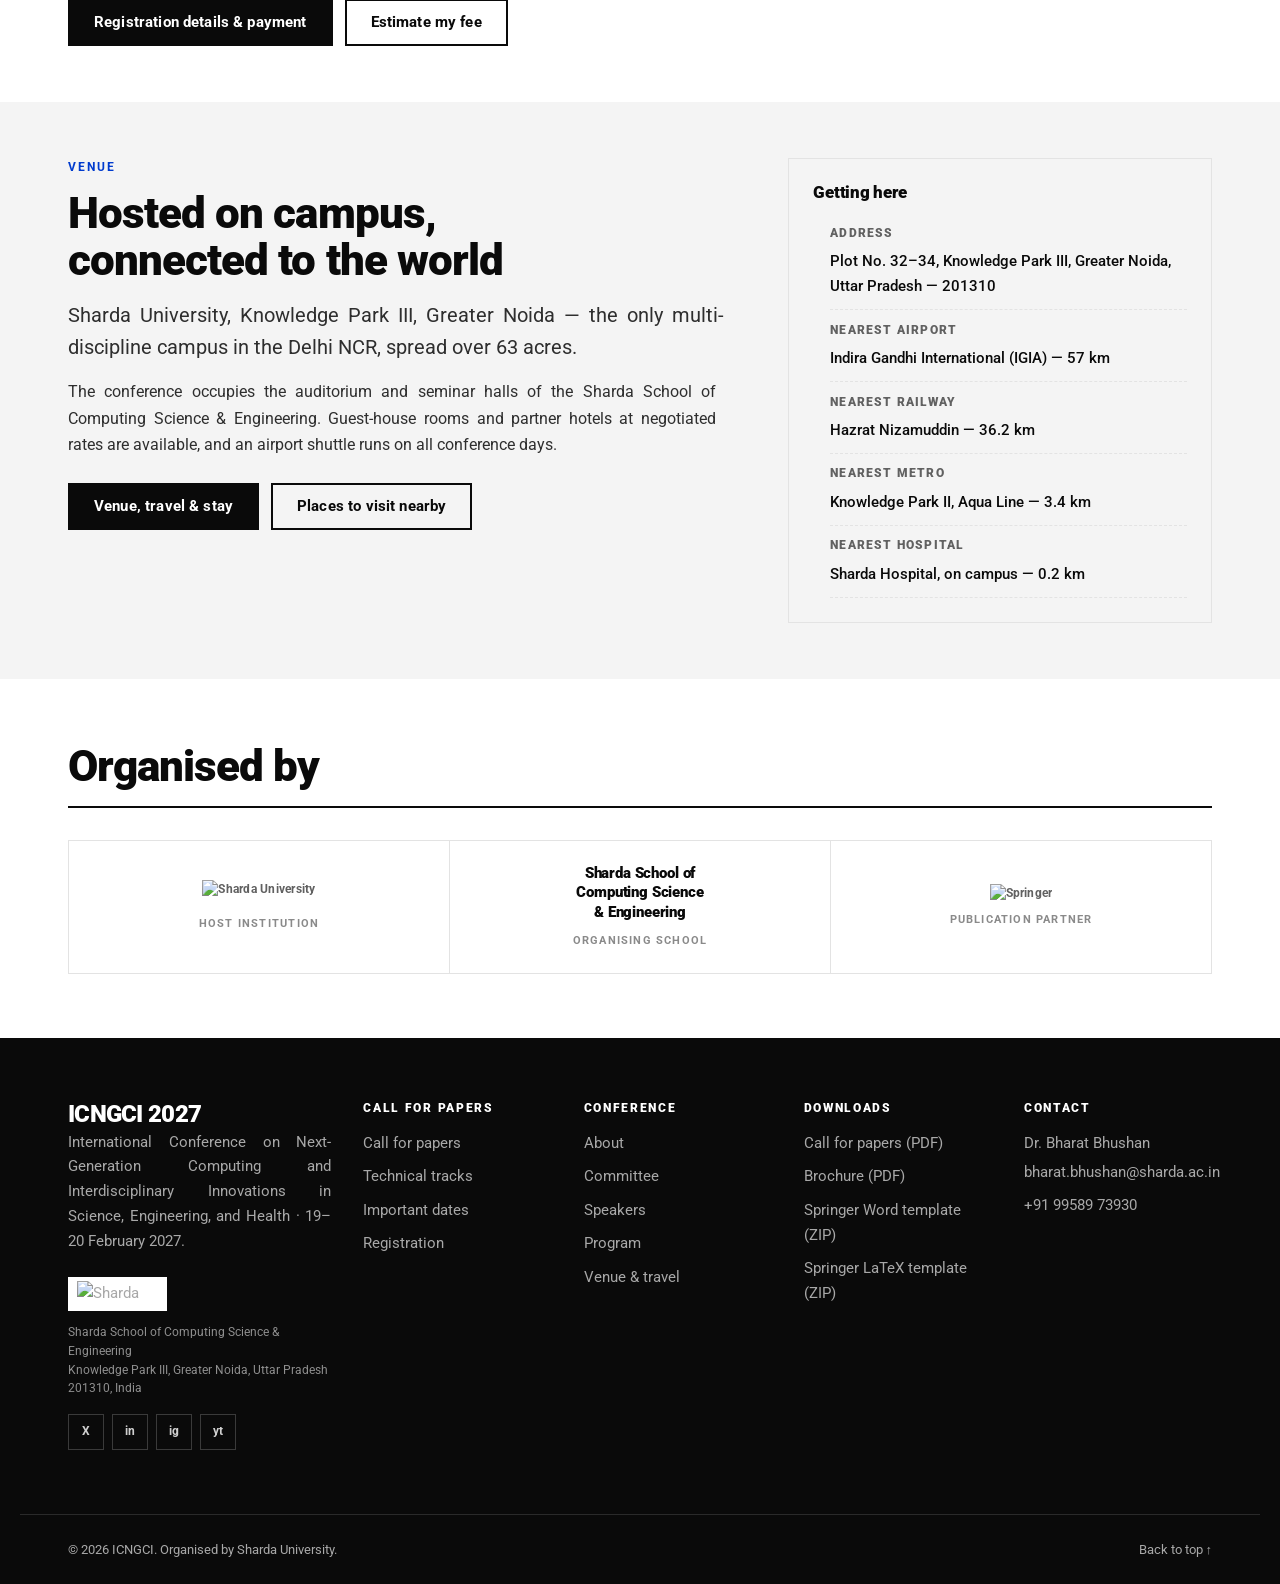
==== commit 47558cc0: "Restore original website palette" ====
--- a/index.html
+++ b/index.html
@@ -45,10 +45,10 @@
 <svg aria-hidden="true" class="brand__mark" focusable="false" viewbox="0 0 40 40">
 <rect fill="#0a0a0a" height="40" width="40"></rect>
 <path d="M11 11h18M11 11v18M29 11v18M11 29h18M11 11l18 18" opacity=".55" stroke="#ffffff" stroke-width="1.5"></path>
-<circle cx="11" cy="11" fill="#2b9c91" r="3.6"></circle>
-<circle cx="29" cy="11" fill="#d85c45" r="3.6"></circle>
-<circle cx="11" cy="29" fill="#e3b34b" r="3.6"></circle>
-<circle cx="29" cy="29" fill="#b65c78" r="3.6"></circle>
+<circle cx="11" cy="11" fill="#008bff" r="3.6"></circle>
+<circle cx="29" cy="11" fill="#ff2b37" r="3.6"></circle>
+<circle cx="11" cy="29" fill="#ffcd00" r="3.6"></circle>
+<circle cx="29" cy="29" fill="#d41e85" r="3.6"></circle>
 </svg>
 <span>
 <span class="brand__name">ICNGCI<span> 2027</span></span>
--- a/assets/css/main.css
+++ b/assets/css/main.css
@@ -1,7 +1,8 @@
 /* ==========================================================================
    ICNGCI 2027 — Design system
-  Roboto throughout, heavy display weights, squared geometry, warm ivory canvas,
-  generous whitespace, and a botanical teal / coral / amber accent system.
+   Visual language adapted from the MIT Department of Chemistry site:
+   Roboto throughout, heavy display weights, squared geometry, white canvas,
+   generous whitespace, saturated multi-hue accents used sparingly.
    ========================================================================== */
 
 /* --------------------------------------------------------------------------
@@ -13,37 +14,37 @@
   --font-mono: ui-monospace, SFMono-Regular, Menlo, Consolas, monospace;
 
   /* Neutrals */
-  --ink: #1f2926;
-  --ink-2: #34413c;
-  --muted: #68736e;
-  --muted-2: #8b9791;
-  --line: #d9e2dc;
-  --line-strong: #bdcdc3;
-  --surface: #fbfaf5;
-  --surface-2: #eef3ee;
-  --surface-3: #e1ebe4;
-  --inverse: #17332e;
-
-  /* Accents: botanical teal, coral, berry, slate, amber, and mint */
-  --blue: #176b67;
-  --blue-bright: #2b9c91;
-  --violet: #385a71;
-  --red: #d85c45;
-  --magenta: #b65c78;
-  --orange: #c8793c;
-  --cyan: #9fe0d0;
-  --gold: #e3b34b;
+  --ink: #0a0a0a;
+  --ink-2: #2e2e2e;
+  --muted: #616161;
+  --muted-2: #8a8a8a;
+  --line: #e3e3e3;
+  --line-strong: #c9c9c9;
+  --surface: #ffffff;
+  --surface-2: #f4f4f4;
+  --surface-3: #ebebeb;
+  --inverse: #0a0a0a;
+
+  /* Accents (MIT-Chemistry-style saturated palette) */
+  --blue: #003bce;
+  --blue-bright: #008bff;
+  --violet: #2b00aa;
+  --red: #ff2b37;
+  --magenta: #d41e85;
+  --orange: #d1600a;
+  --cyan: #4ed5fd;
+  --gold: #ffcd00;
 
   --primary: var(--blue);
   --accent: var(--red);
 
   /* Track colour coding */
-  --t1: #176b67;
-  --t2: #b65c78;
-  --t3: #d85c45;
-  --t4: #2b9c91;
-  --t5: #385a71;
-  --t6: #c8793c;
+  --t1: #003bce;
+  --t2: #d41e85;
+  --t3: #ff2b37;
+  --t4: #008bff;
+  --t5: #2b00aa;
+  --t6: #d1600a;
 
   /* Layout */
   --wrap: 1240px;
@@ -701,7 +702,7 @@
   display: inline-flex;
   align-items: center;
   gap: 0.5rem;
-  background: var(--gold);
+  background: var(--gold, #ffcd00);
   color: #0a0a0a;
   font-weight: 900;
   font-size: 0.825rem;
@@ -819,12 +820,12 @@
 .hero {
   position: relative;
   color: #fff;
-  background-color: #17332e;
+  background-color: #061436;
   background-image:
-    linear-gradient(105deg, rgba(23, 51, 46, 0.96) 0%, rgba(23, 51, 46, 0.88) 45%, rgba(23, 51, 46, 0.72) 100%),
-    radial-gradient(1100px 520px at 15% 0%, rgba(43, 156, 145, 0.5), transparent 60%),
-    radial-gradient(900px 480px at 88% 25%, rgba(182, 92, 120, 0.42), transparent 62%),
-    radial-gradient(700px 400px at 55% 100%, rgba(56, 90, 113, 0.55), transparent 65%),
+    linear-gradient(105deg, rgba(4, 12, 33, 0.96) 0%, rgba(4, 12, 33, 0.88) 45%, rgba(4, 12, 33, 0.72) 100%),
+    radial-gradient(1100px 520px at 15% 0%, rgba(0, 139, 255, 0.5), transparent 60%),
+    radial-gradient(900px 480px at 88% 25%, rgba(212, 30, 133, 0.42), transparent 62%),
+    radial-gradient(700px 400px at 55% 100%, rgba(43, 0, 170, 0.55), transparent 65%),
     url("../img/hero.jpg");
   background-size: cover;
   background-position: center;
@@ -891,7 +892,7 @@
 .hero__tag {
   font-size: clamp(1.05rem, 1.9vw, 1.3rem);
   line-height: 1.5;
-  color: #dcebe4;
+  color: #dfe6f5;
   max-width: 76ch;
   margin-left: auto;
   margin-right: auto;
@@ -982,21 +983,21 @@
   position: absolute;
   inset: 0;
   background:
-    radial-gradient(760px 340px at 12% 0%, rgba(43, 156, 145, 0.75), transparent 62%),
-    radial-gradient(620px 320px at 90% 100%, rgba(182, 92, 120, 0.5), transparent 64%);
+    radial-gradient(760px 340px at 12% 0%, rgba(0, 59, 206, 0.75), transparent 62%),
+    radial-gradient(620px 320px at 90% 100%, rgba(212, 30, 133, 0.5), transparent 64%);
 }
 .pagehead__inner { position: relative; z-index: 2; padding-block: clamp(2.5rem, 6vw, 4.5rem); }
 .pagehead h1 { color: #fff; margin-bottom: var(--sp-3); }
-.pagehead p { color: #dcebe4; max-width: 62ch; margin: 0; }
+.pagehead p { color: #d7dced; max-width: 62ch; margin: 0; }
 .pagehead .eyebrow { color: var(--cyan); }
 
 .breadcrumb {
   font-size: 0.8125rem;
-  color: #b3c8be;
+  color: #a8b2cc;
   margin: 0 0 var(--sp-5);
   max-width: none;
 }
-.breadcrumb a { color: #cfe1d8; text-decoration: none; }
+.breadcrumb a { color: #cfd6e8; text-decoration: none; }
 .breadcrumb a:hover { color: #fff; text-decoration: underline; }
 .breadcrumb span { opacity: 0.5; margin-inline: 0.4rem; }
 
@@ -1796,7 +1797,7 @@
   padding-block: clamp(2.25rem, 5vw, 3.5rem);
 }
 .cta-band h2 { color: #fff; margin-bottom: 0.5rem; }
-.cta-band p { color: #dcebe4; margin: 0; }
+.cta-band p { color: #dce7ff; margin: 0; }
 
 /* --------------------------------------------------------------------------
    26. Footer
@@ -1888,13 +1889,13 @@
 }
 
 .committee-showcase--speakers {
-  background: #1c3b35;
+  background: #040914;
   padding-top: 0.45rem;
 }
 
 .committee-showcase--national,
 .committee-showcase--advisory {
-  background: #21453e;
+  background: #080f22;
   padding-bottom: 0.85rem;
 }
 
@@ -1911,7 +1912,7 @@
   font-weight: 800;
   letter-spacing: 0.1em;
   text-transform: uppercase;
-  color: var(--gold);
+  color: #ffcd00;
   white-space: nowrap;
   display: inline-flex;
   align-items: center;
@@ -1924,8 +1925,8 @@
   width: 6px;
   height: 6px;
   border-radius: 50%;
-  background: var(--gold);
-  box-shadow: 0 0 8px var(--gold);
+  background: #ffcd00;
+  box-shadow: 0 0 8px #ffcd00;
 }
 
 .carousel-mini-head__line {
@@ -2075,7 +2076,7 @@
   position: relative;
   border-radius: 0;
   overflow: hidden;
-  background: #1c3b35;
+  background: #091122;
   border: 1px solid rgba(255, 255, 255, 0.1);
   border-right: none;
   box-shadow: none;
@@ -2092,7 +2093,7 @@
 .story-card:hover {
   transform: translateY(-3px);
   z-index: 5;
-  border-color: var(--blue-bright);
+  border-color: #008bff;
   box-shadow: 0 8px 20px rgba(0, 0, 0, 0.6);
 }
 
@@ -2101,7 +2102,7 @@
   width: 100%;
   height: 145px;
   overflow: hidden;
-  background: #17332e;
+  background: #040915;
 }
 
 .story-card__photo-frame::after {
@@ -2225,8 +2226,8 @@
 .story-card__badge--text {
   font-size: 0.6rem;
   font-weight: 800;
-  color: var(--gold) !important;
-  border-color: rgba(227, 179, 75, 0.4) !important;
+  color: #ffcd00 !important;
+  border-color: rgba(255, 205, 0, 0.4) !important;
   letter-spacing: 0.05em;
   text-transform: uppercase;
   padding: 0.18rem 0.45rem;
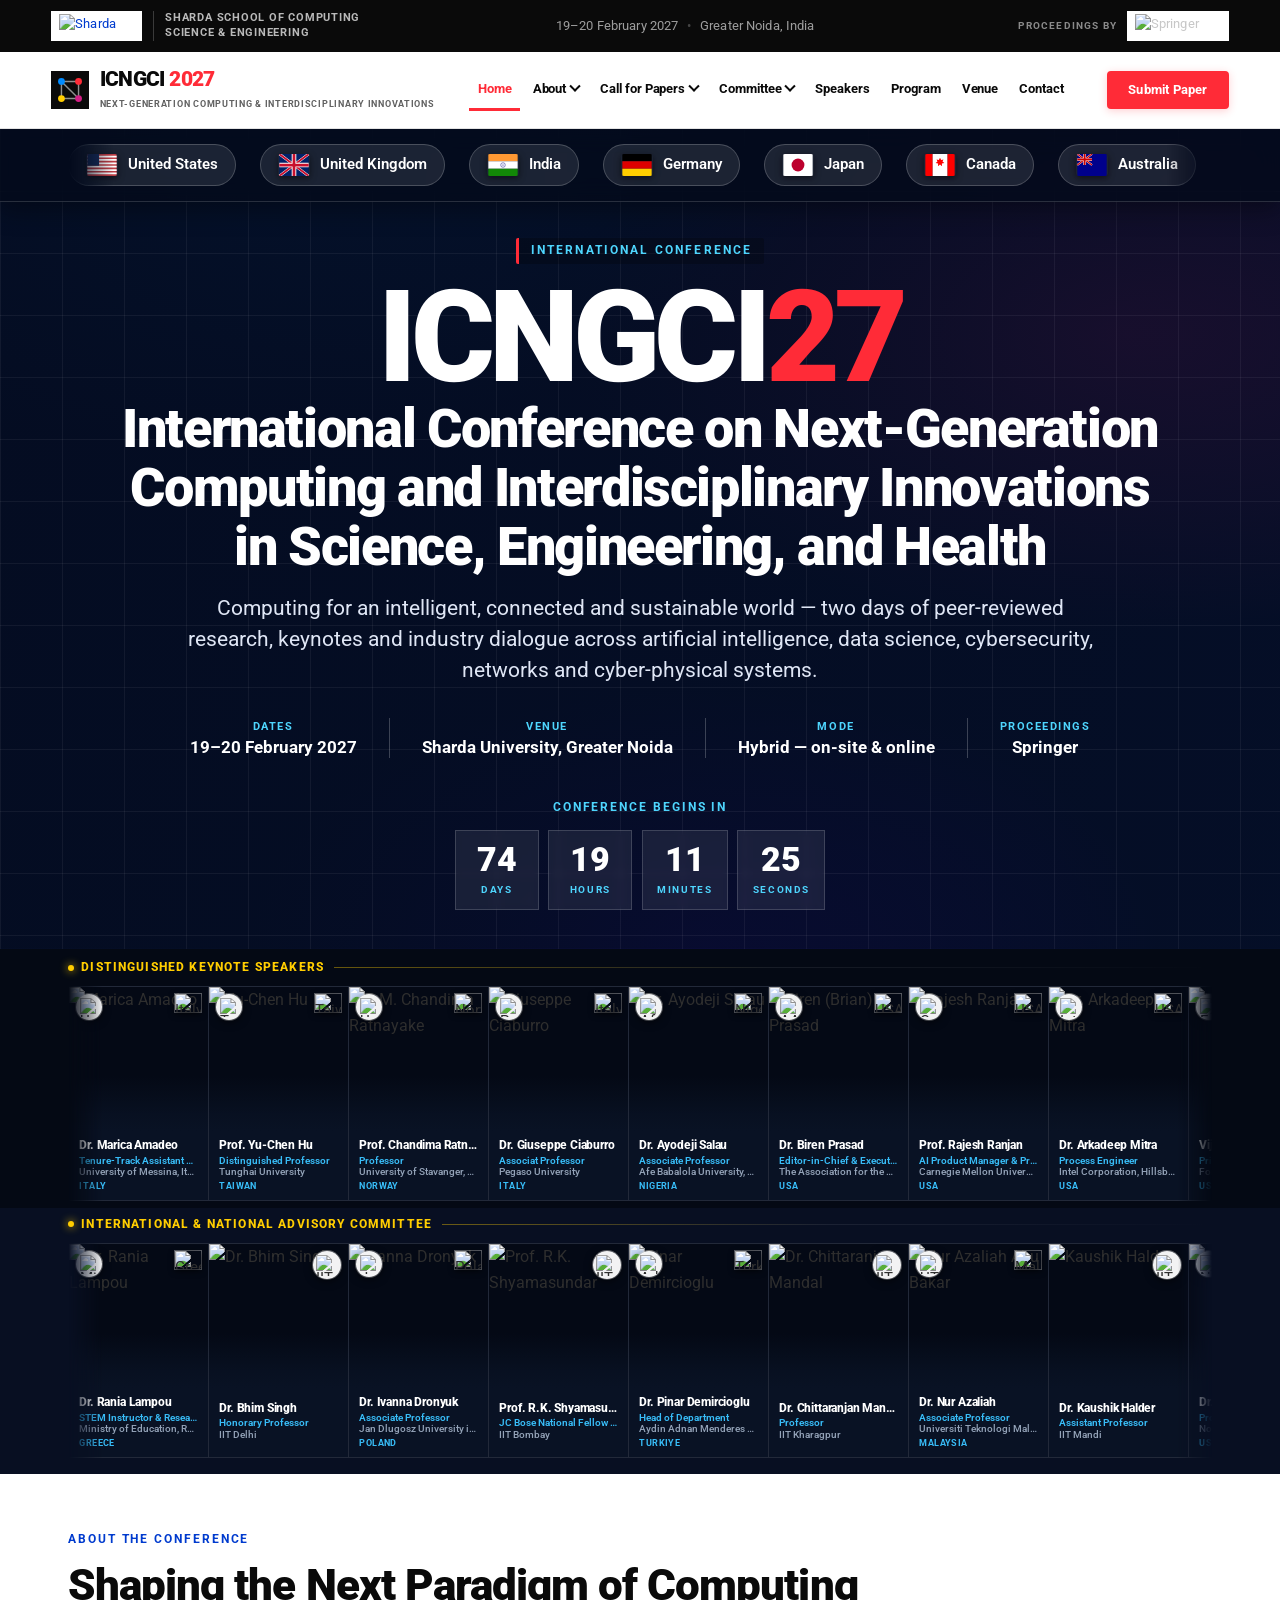
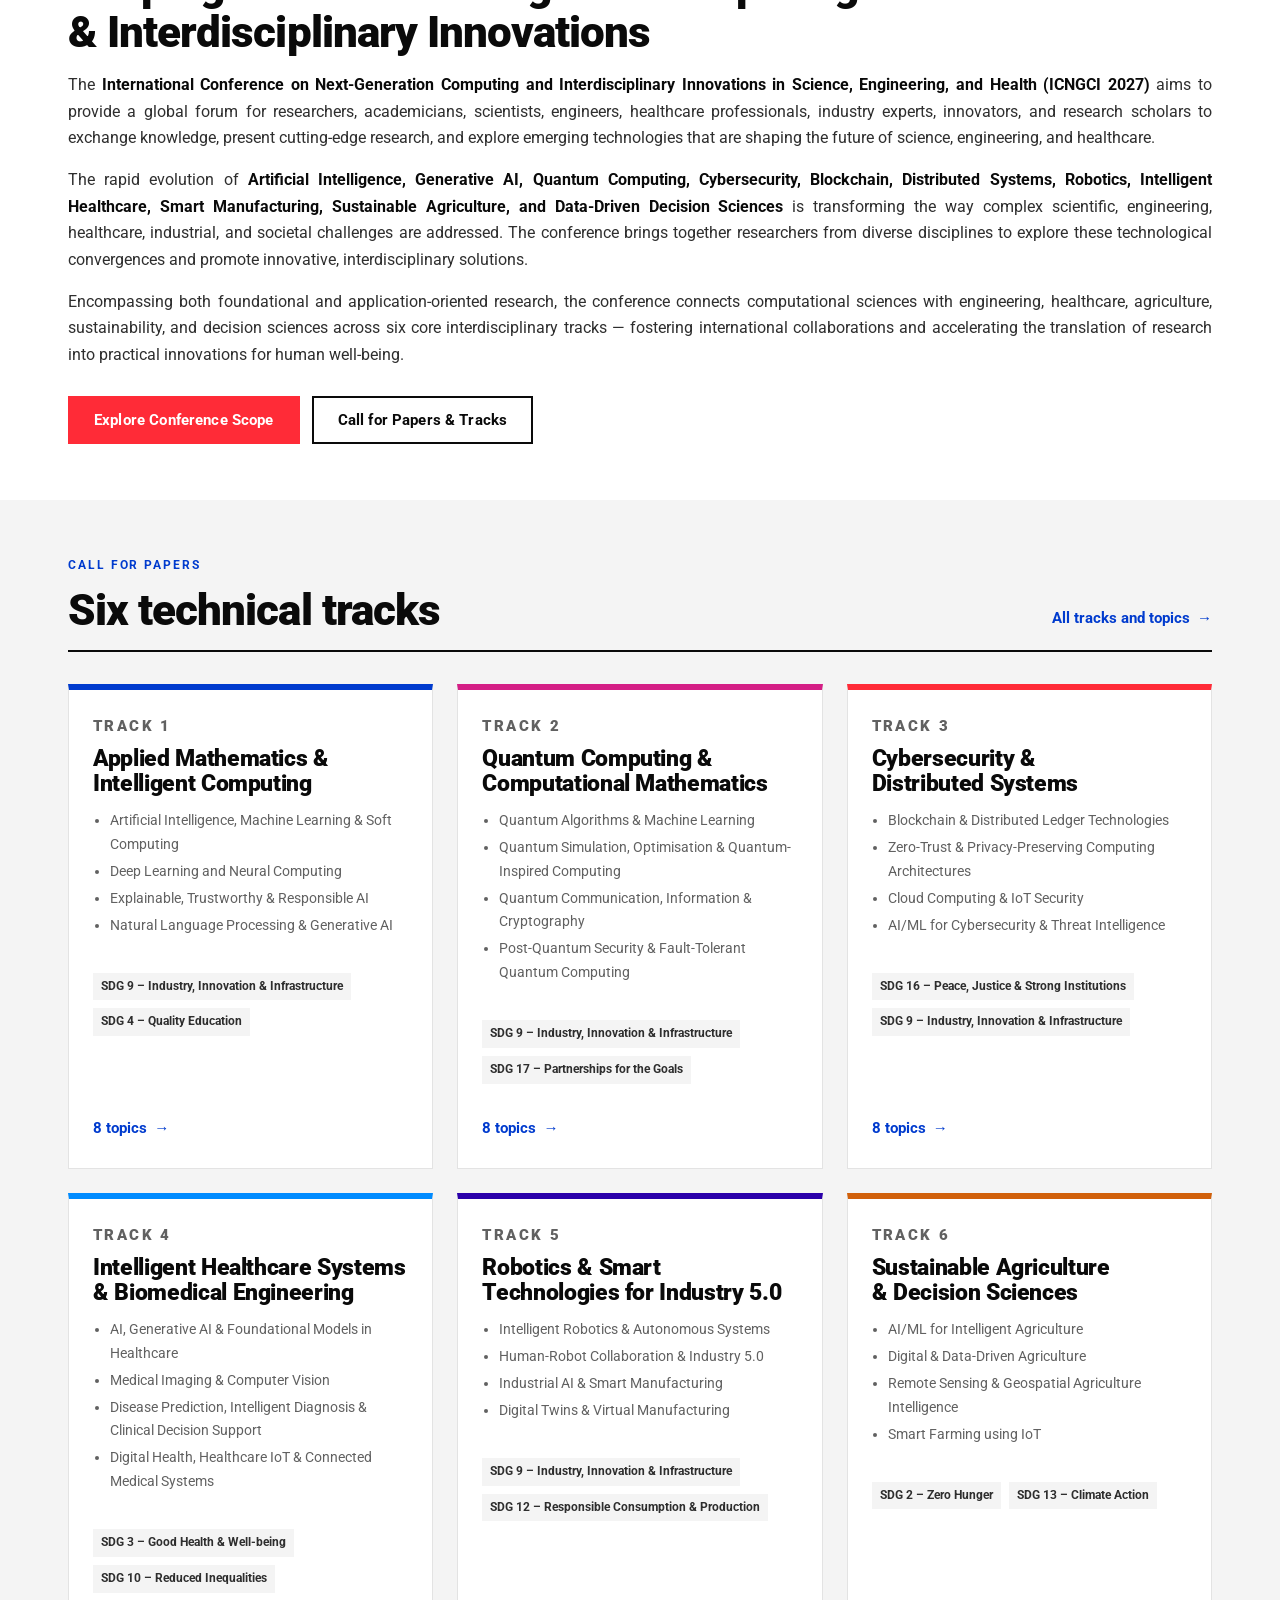
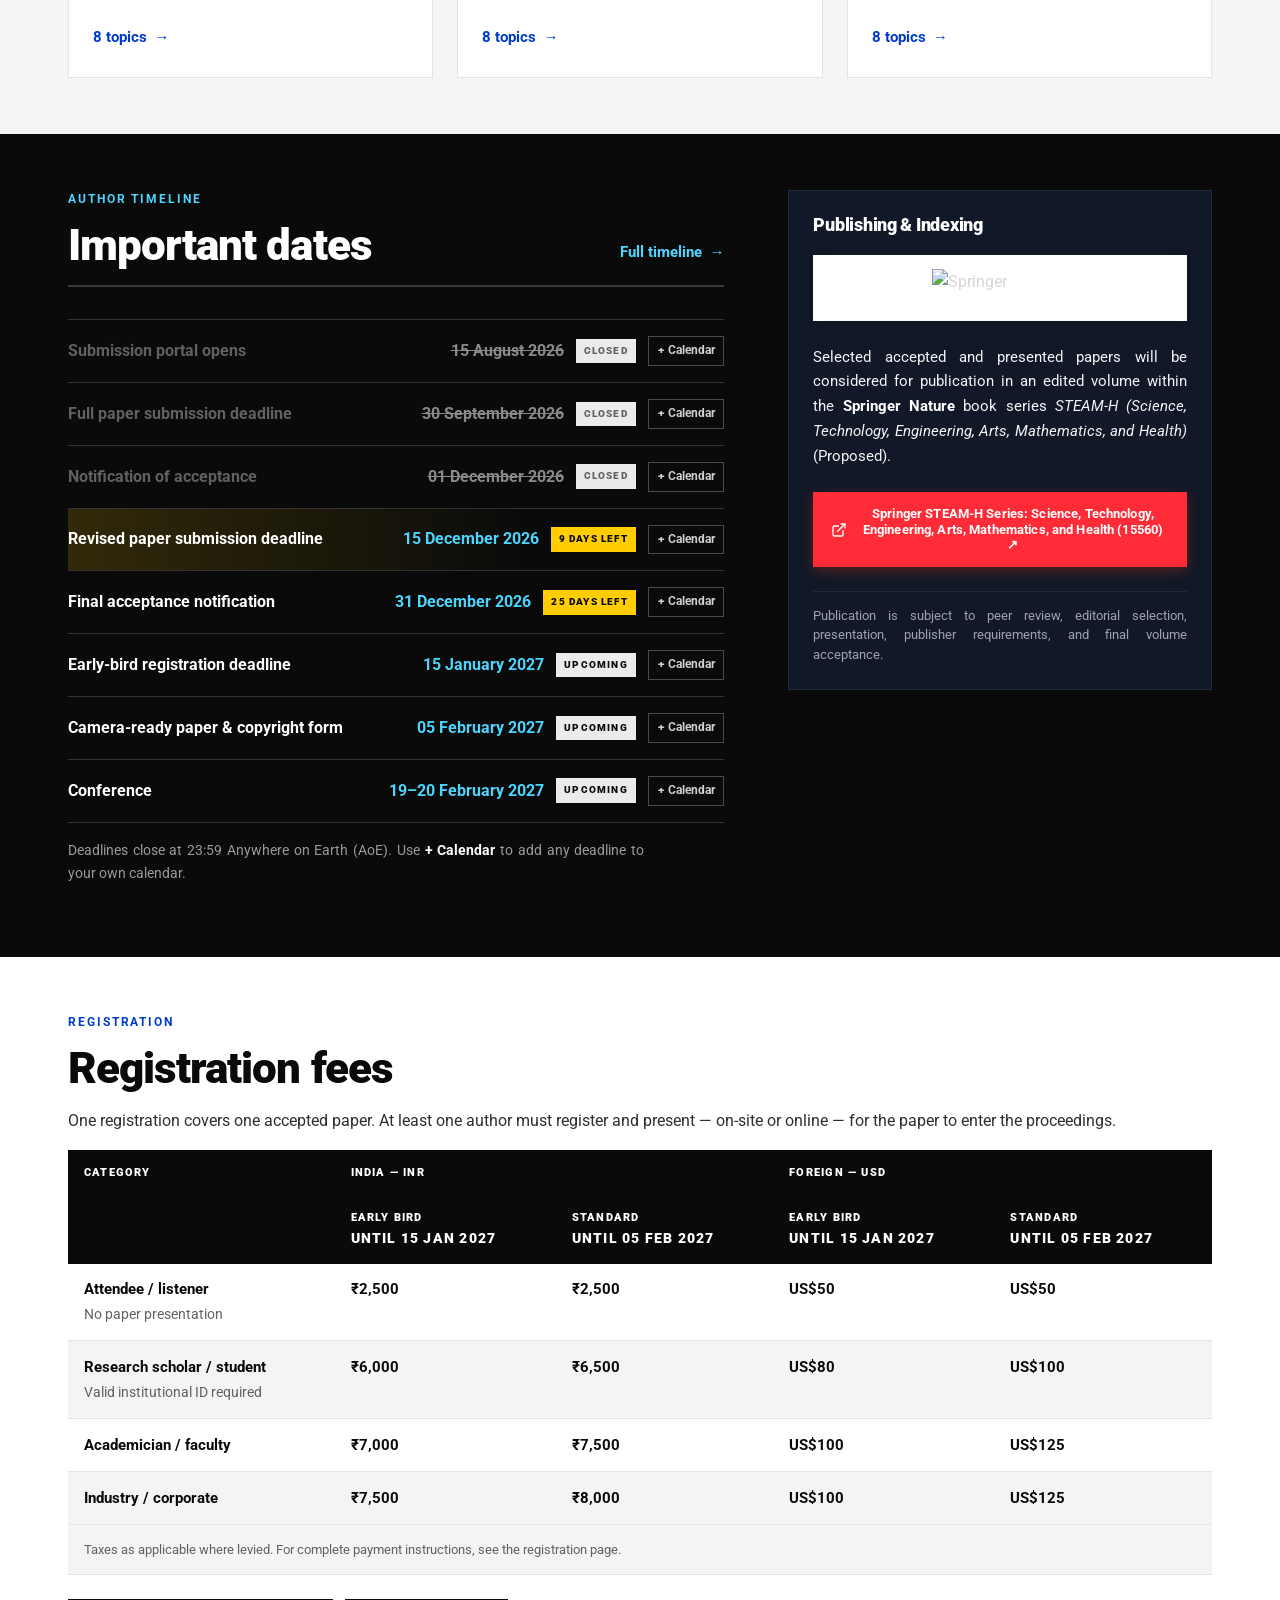
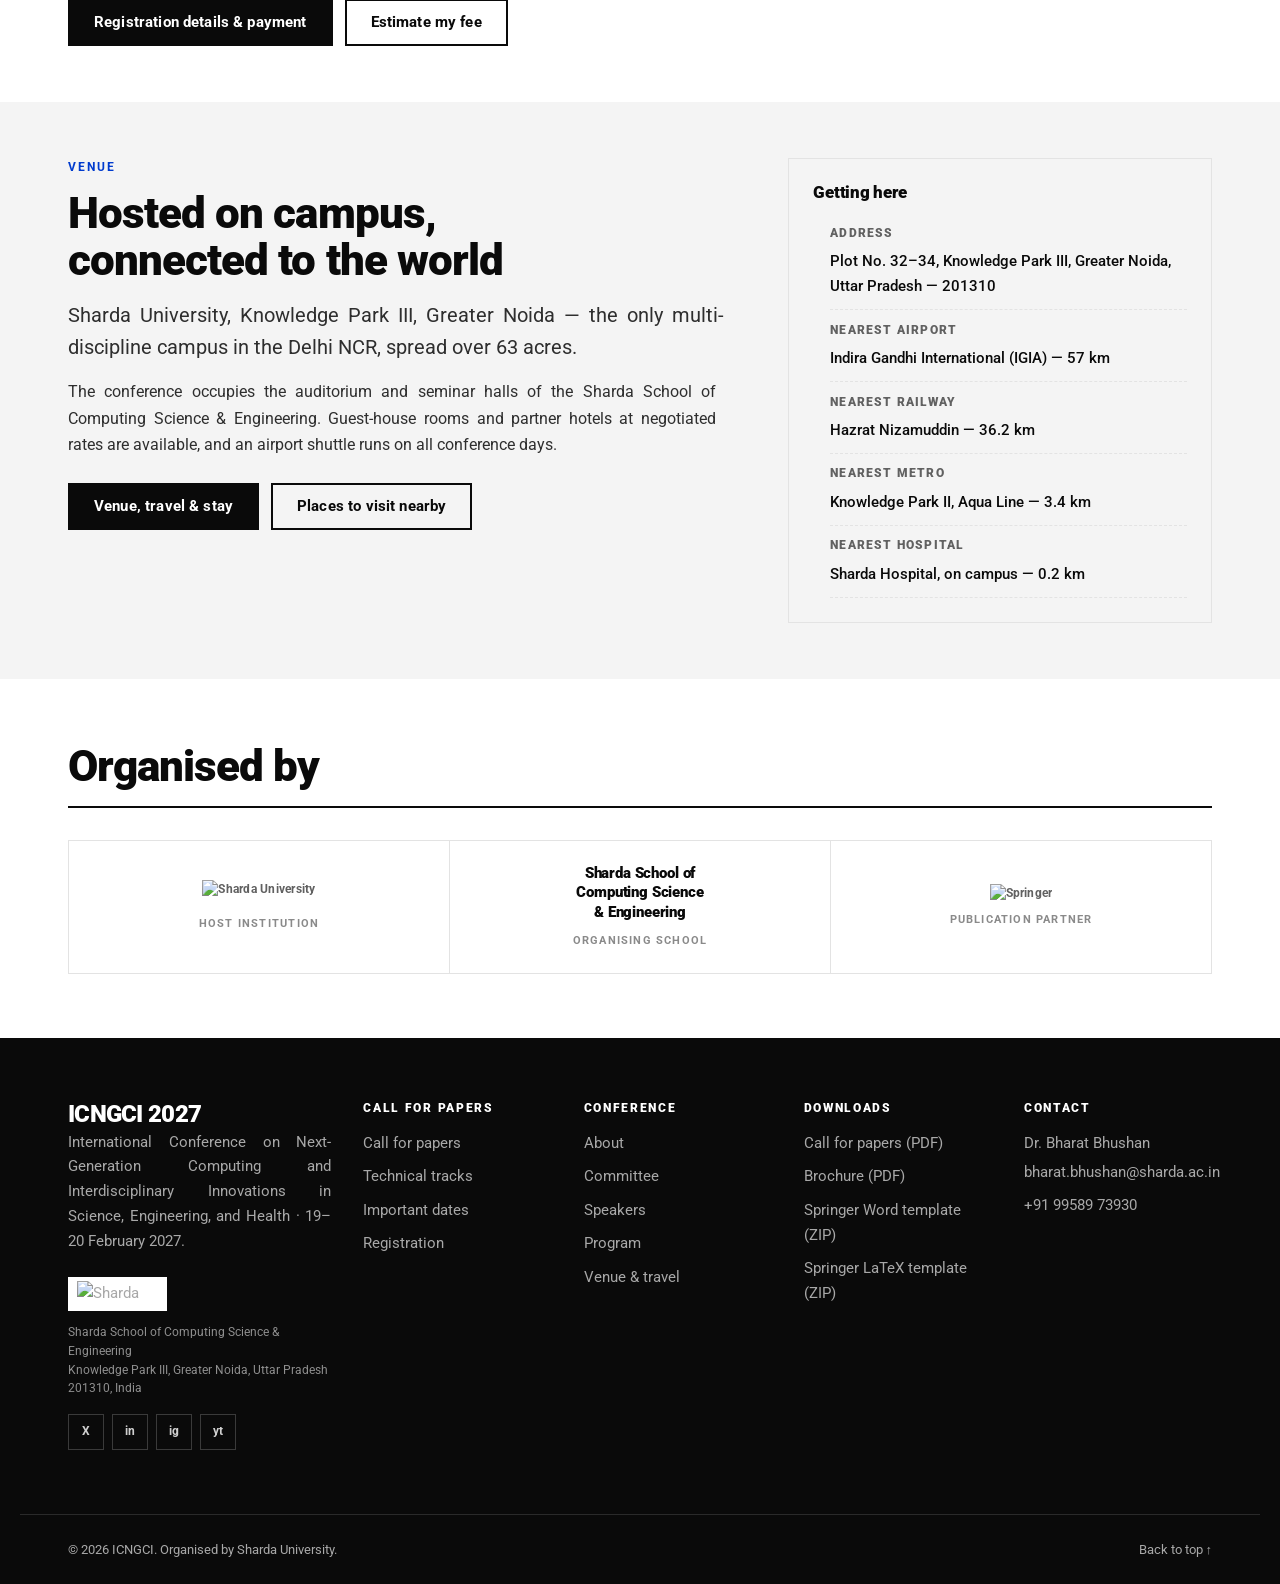
==== commit 146945f2: "Move keynote committee roles" ====
--- a/index.html
+++ b/index.html
@@ -196,17 +196,6 @@
 </a>
 <a class="story-card" href="committee.html">
 <div class="story-card__photo-frame">
-<img alt="Keith Sherringham" class="story-card__photo" loading="lazy" src="assets/img/people/keith-sherringham.jpg"/>
-<span class="story-card__badge story-card__badge--flag" title="Australia"><img alt="Australia" class="flag-icon-img" height="20" loading="eager" src="assets/img/flags/au.svg" width="28"/></span>
-<span class="story-card__badge story-card__badge--logo-left" title="Sydney Univ. Tech"><img alt="Sydney Univ. Tech" class="inst-logo-img" src="assets/img/logos/institutions/uts.png"/></span></div>
-<div class="story-card__info">
-<h3 class="story-card__name">Keith Sherringham</h3><p class="story-card__desig">Director</p>
-<p class="story-card__affil">ADT-Partners / University of Technology Sydney, Australia</p>
-<p class="story-card__country">Australia</p>
-</div>
-</a>
-<a class="story-card" href="committee.html">
-<div class="story-card__photo-frame">
 <img alt="Yu-Chen Hu" class="story-card__photo" loading="lazy" src="assets/img/people/yu-chen-hu.jpeg"/>
 <span class="story-card__badge story-card__badge--flag" title="Taiwan"><img alt="Taiwan" class="flag-icon-img" height="20" loading="eager" src="assets/img/flags/tw.svg" width="28"/></span>
 <span class="story-card__badge story-card__badge--logo-left" title="Tunghai University"><img alt="Tunghai University" class="inst-logo-img" src="assets/img/logos/institutions/tunghai.png"/></span></div>
@@ -251,17 +240,6 @@
 </a>
 <a class="story-card" href="committee.html">
 <div class="story-card__photo-frame">
-<img alt="Muhammad Imran" class="story-card__photo" loading="lazy" src="assets/img/people/muhammad-imran.jpg"/>
-<span class="story-card__badge story-card__badge--flag" title="Australia"><img alt="Australia" class="flag-icon-img" height="20" loading="eager" src="assets/img/flags/au.svg" width="28"/></span>
-<span class="story-card__badge story-card__badge--logo-left" title="Federation Univ."><img alt="Federation Univ." class="inst-logo-img" src="assets/img/logos/institutions/federation.png"/></span></div>
-<div class="story-card__info">
-<h3 class="story-card__name">Prof. Muhammad Imran</h3><p class="story-card__desig">Associate Professor</p>
-<p class="story-card__affil">Federation University Australia, Australia</p>
-<p class="story-card__country">Australia</p>
-</div>
-</a>
-<a class="story-card" href="committee.html">
-<div class="story-card__photo-frame">
 <img alt="Biren (Brian) Prasad" class="story-card__photo" loading="lazy" src="assets/img/people/biren-brian-prasad.jpg"/>
 <span class="story-card__badge story-card__badge--flag" title="USA"><img alt="USA" class="flag-icon-img" height="20" loading="eager" src="assets/img/flags/us.svg" width="28"/></span>
 <span class="story-card__badge story-card__badge--logo-left" title="AAKS Solutions"><img alt="AAKS Solutions" class="inst-logo-img" src="assets/img/logos/institutions/aaks.svg"/></span></div>
@@ -325,17 +303,6 @@
 </a>
 <a aria-hidden="true" class="story-card" href="committee.html" tabindex="-1">
 <div class="story-card__photo-frame">
-<img alt="Keith Sherringham" class="story-card__photo" loading="lazy" src="assets/img/people/keith-sherringham.jpg"/>
-<span class="story-card__badge story-card__badge--flag" title="Australia"><img alt="Australia" class="flag-icon-img" height="20" loading="eager" src="assets/img/flags/au.svg" width="28"/></span>
-<span class="story-card__badge story-card__badge--logo-left" title="Sydney Univ. Tech"><img alt="Sydney Univ. Tech" class="inst-logo-img" src="assets/img/logos/institutions/uts.png"/></span></div>
-<div class="story-card__info">
-<h3 class="story-card__name">Keith Sherringham</h3><p class="story-card__desig">Director</p>
-<p class="story-card__affil">ADT-Partners / University of Technology Sydney, Australia</p>
-<p class="story-card__country">Australia</p>
-</div>
-</a>
-<a aria-hidden="true" class="story-card" href="committee.html" tabindex="-1">
-<div class="story-card__photo-frame">
 <img alt="Yu-Chen Hu" class="story-card__photo" loading="lazy" src="assets/img/people/yu-chen-hu.jpeg"/>
 <span class="story-card__badge story-card__badge--flag" title="Taiwan"><img alt="Taiwan" class="flag-icon-img" height="20" loading="eager" src="assets/img/flags/tw.svg" width="28"/></span>
 <span class="story-card__badge story-card__badge--logo-left" title="Tunghai University"><img alt="Tunghai University" class="inst-logo-img" src="assets/img/logos/institutions/tunghai.png"/></span></div>
@@ -376,17 +343,6 @@
 <h3 class="story-card__name">Dr. Ayodeji Salau</h3><p class="story-card__desig">Associate Professor</p>
 <p class="story-card__affil">Afe Babalola University, Nigeria</p>
 <p class="story-card__country">Nigeria</p>
-</div>
-</a>
-<a aria-hidden="true" class="story-card" href="committee.html" tabindex="-1">
-<div class="story-card__photo-frame">
-<img alt="Muhammad Imran" class="story-card__photo" loading="lazy" src="assets/img/people/muhammad-imran.jpg"/>
-<span class="story-card__badge story-card__badge--flag" title="Australia"><img alt="Australia" class="flag-icon-img" height="20" loading="eager" src="assets/img/flags/au.svg" width="28"/></span>
-<span class="story-card__badge story-card__badge--logo-left" title="Federation Univ."><img alt="Federation Univ." class="inst-logo-img" src="assets/img/logos/institutions/federation.png"/></span></div>
-<div class="story-card__info">
-<h3 class="story-card__name">Prof. Muhammad Imran</h3><p class="story-card__desig">Associate Professor</p>
-<p class="story-card__affil">Federation University Australia, Australia</p>
-<p class="story-card__country">Australia</p>
 </div>
 </a>
 <a aria-hidden="true" class="story-card" href="committee.html" tabindex="-1">
